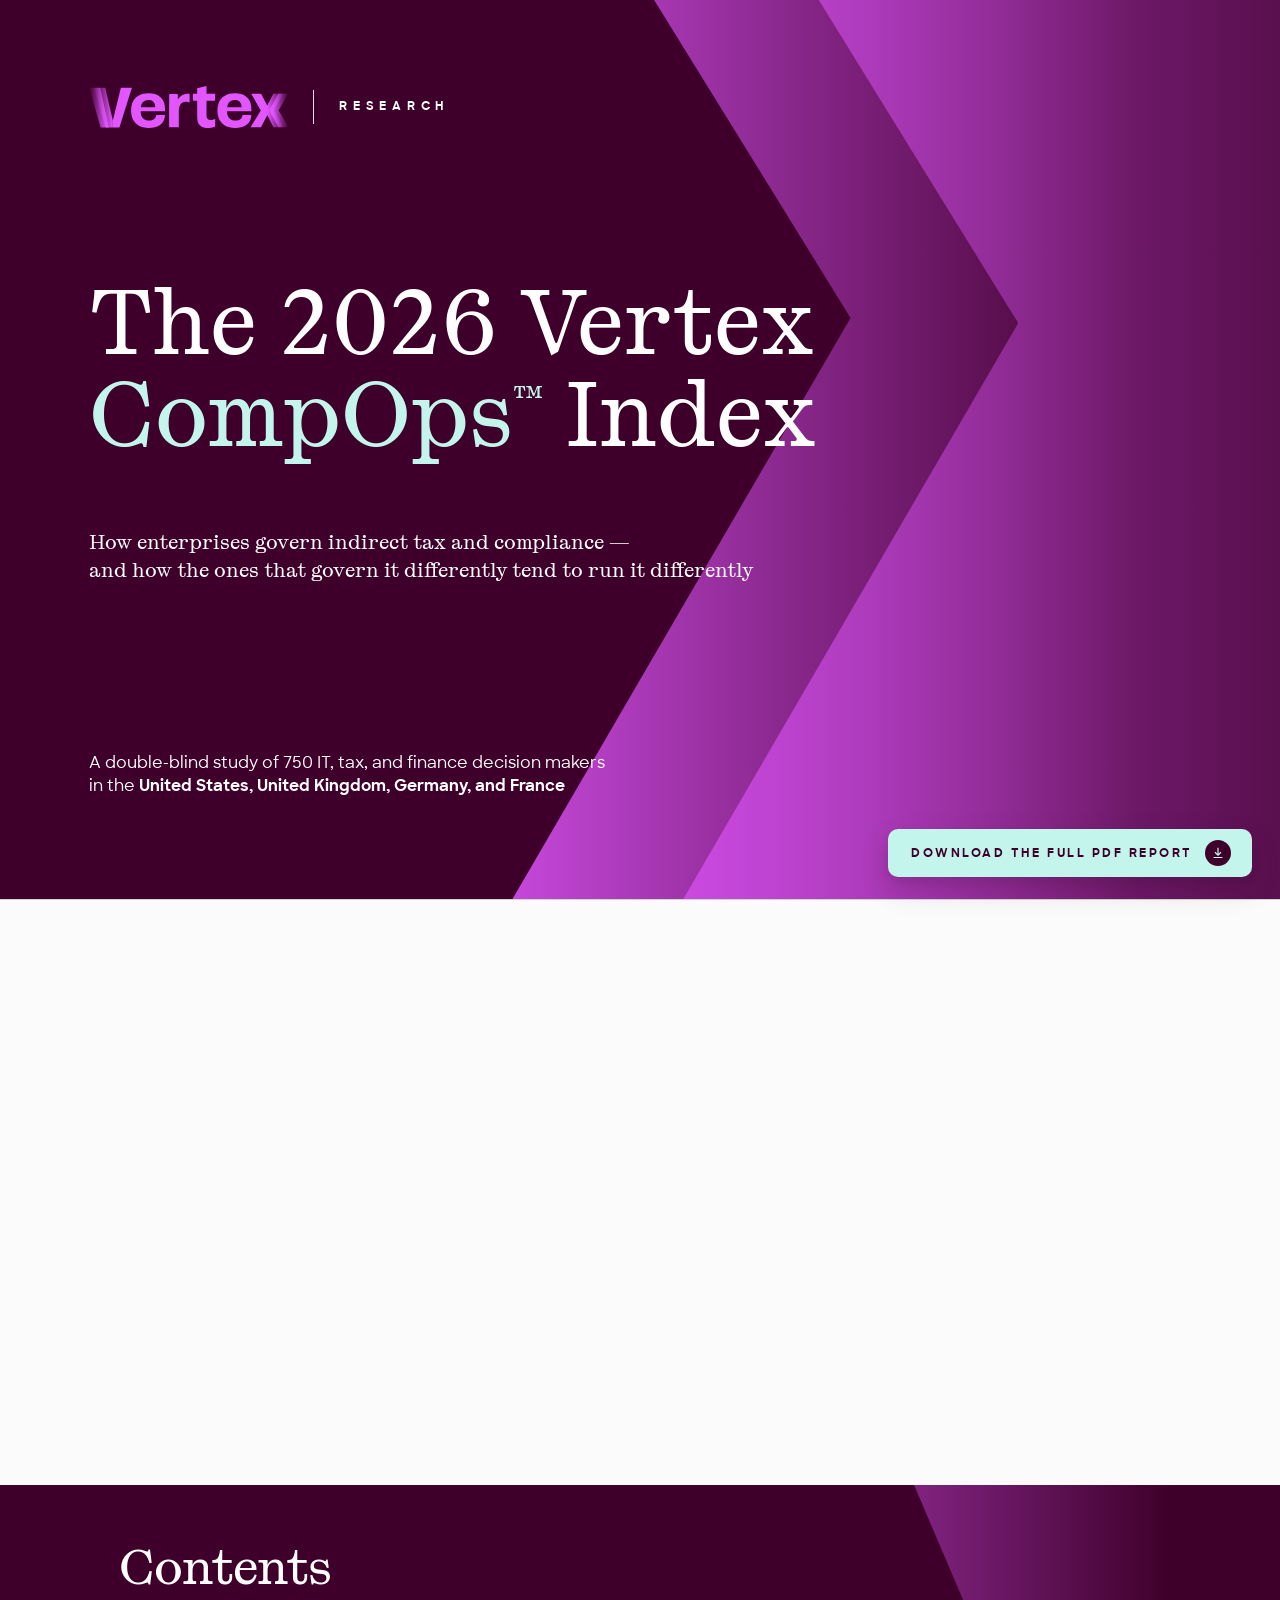
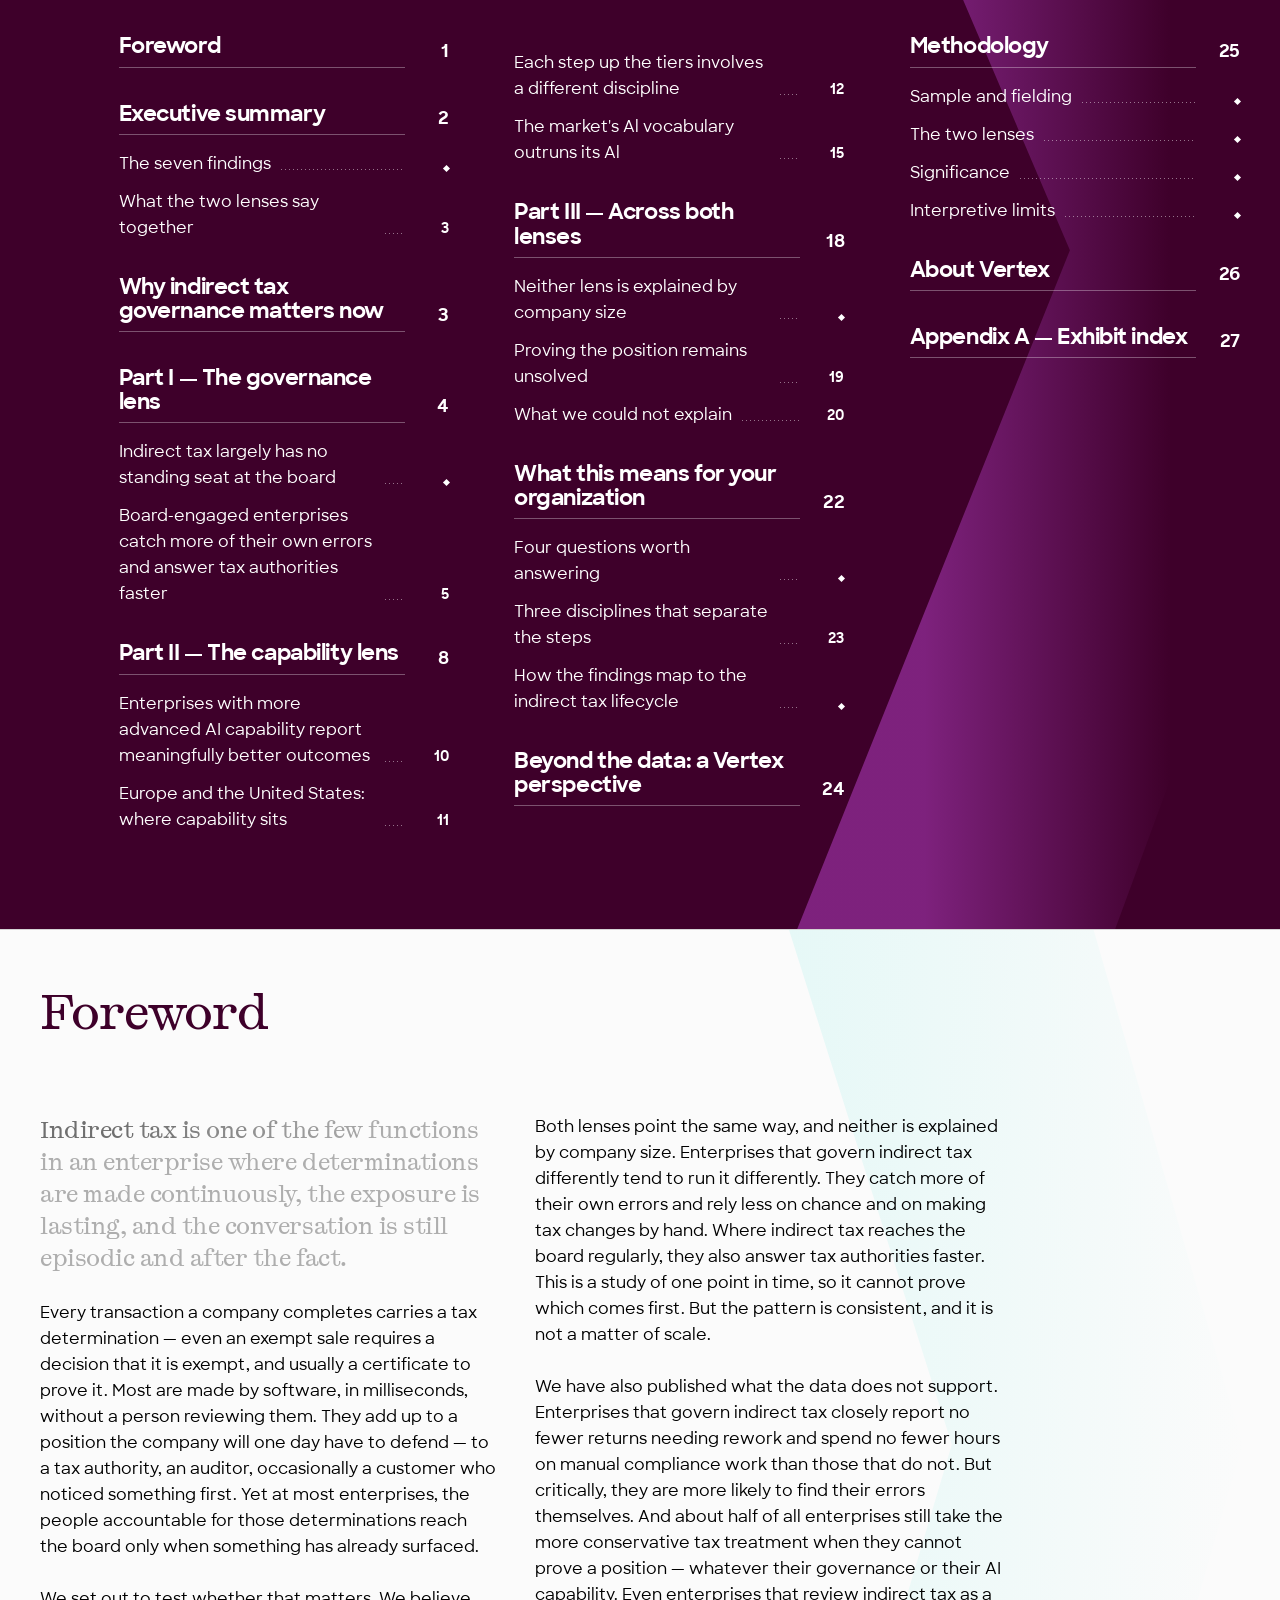
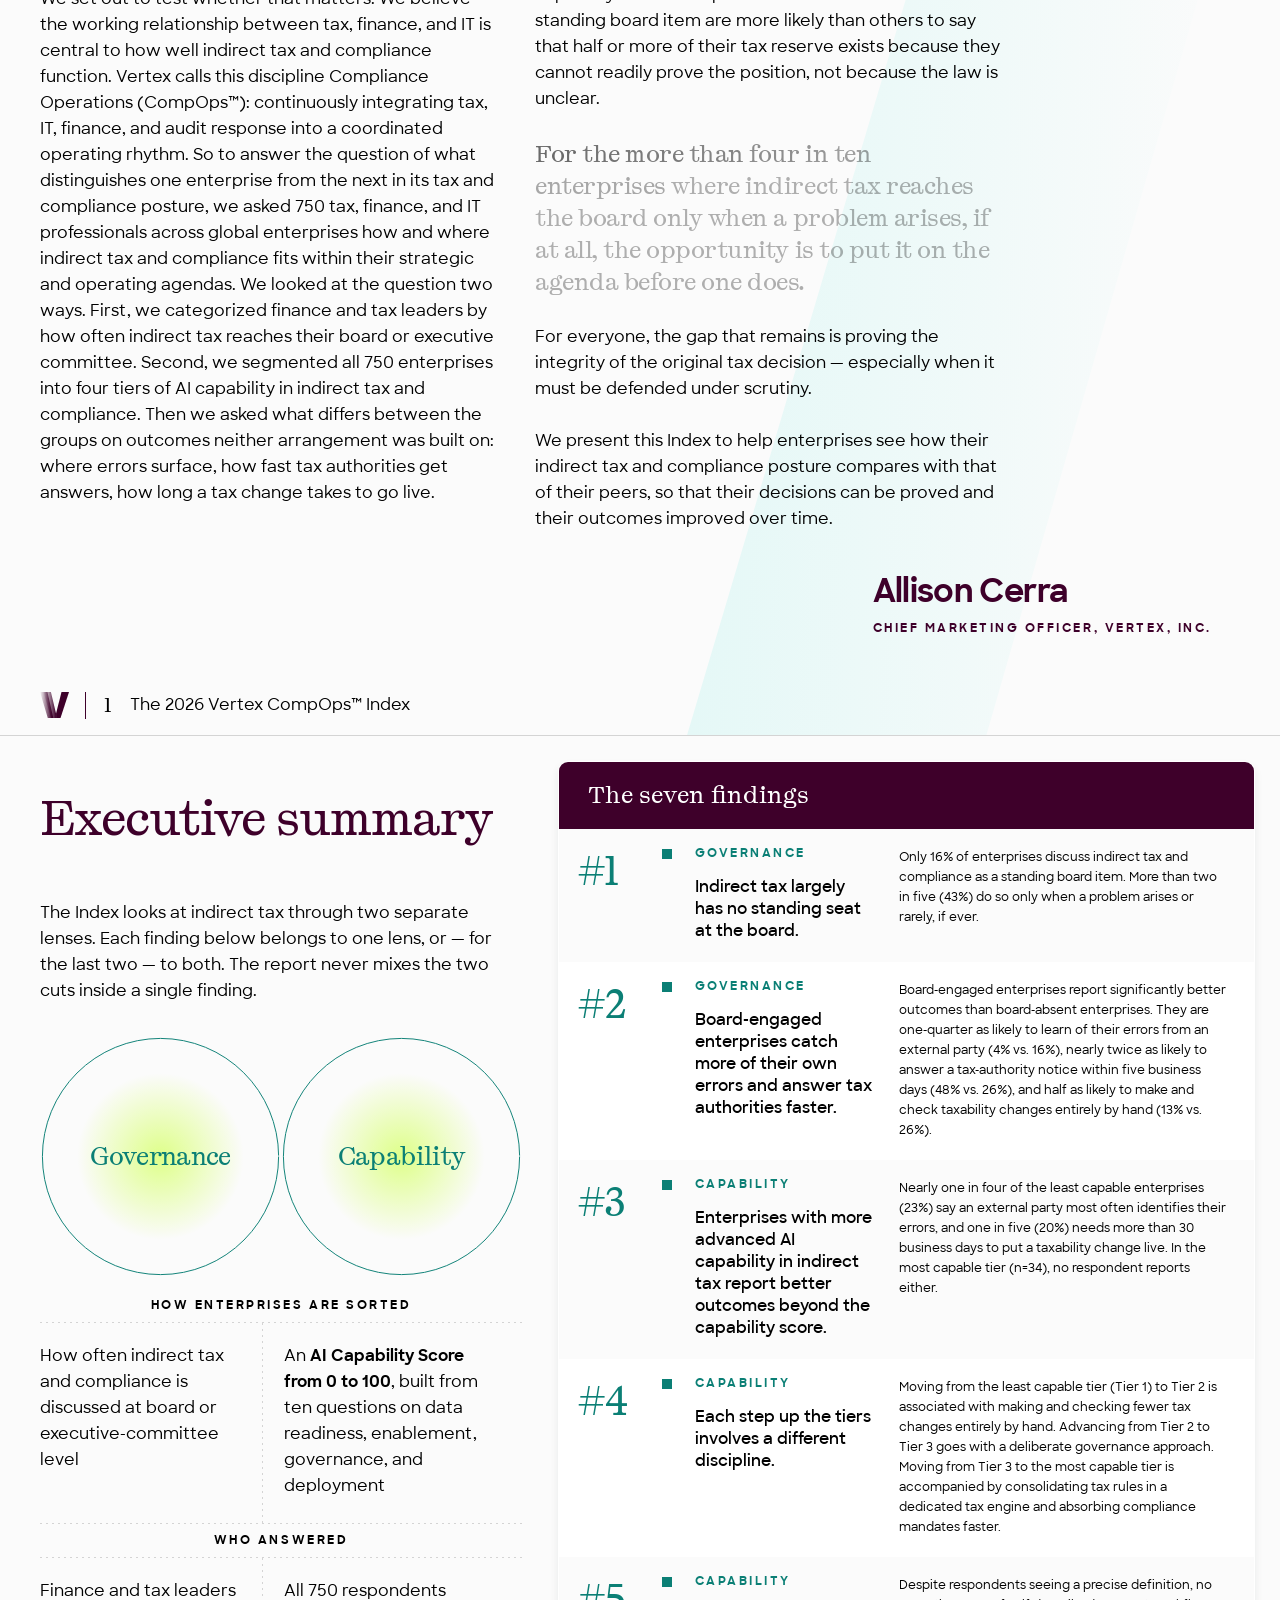
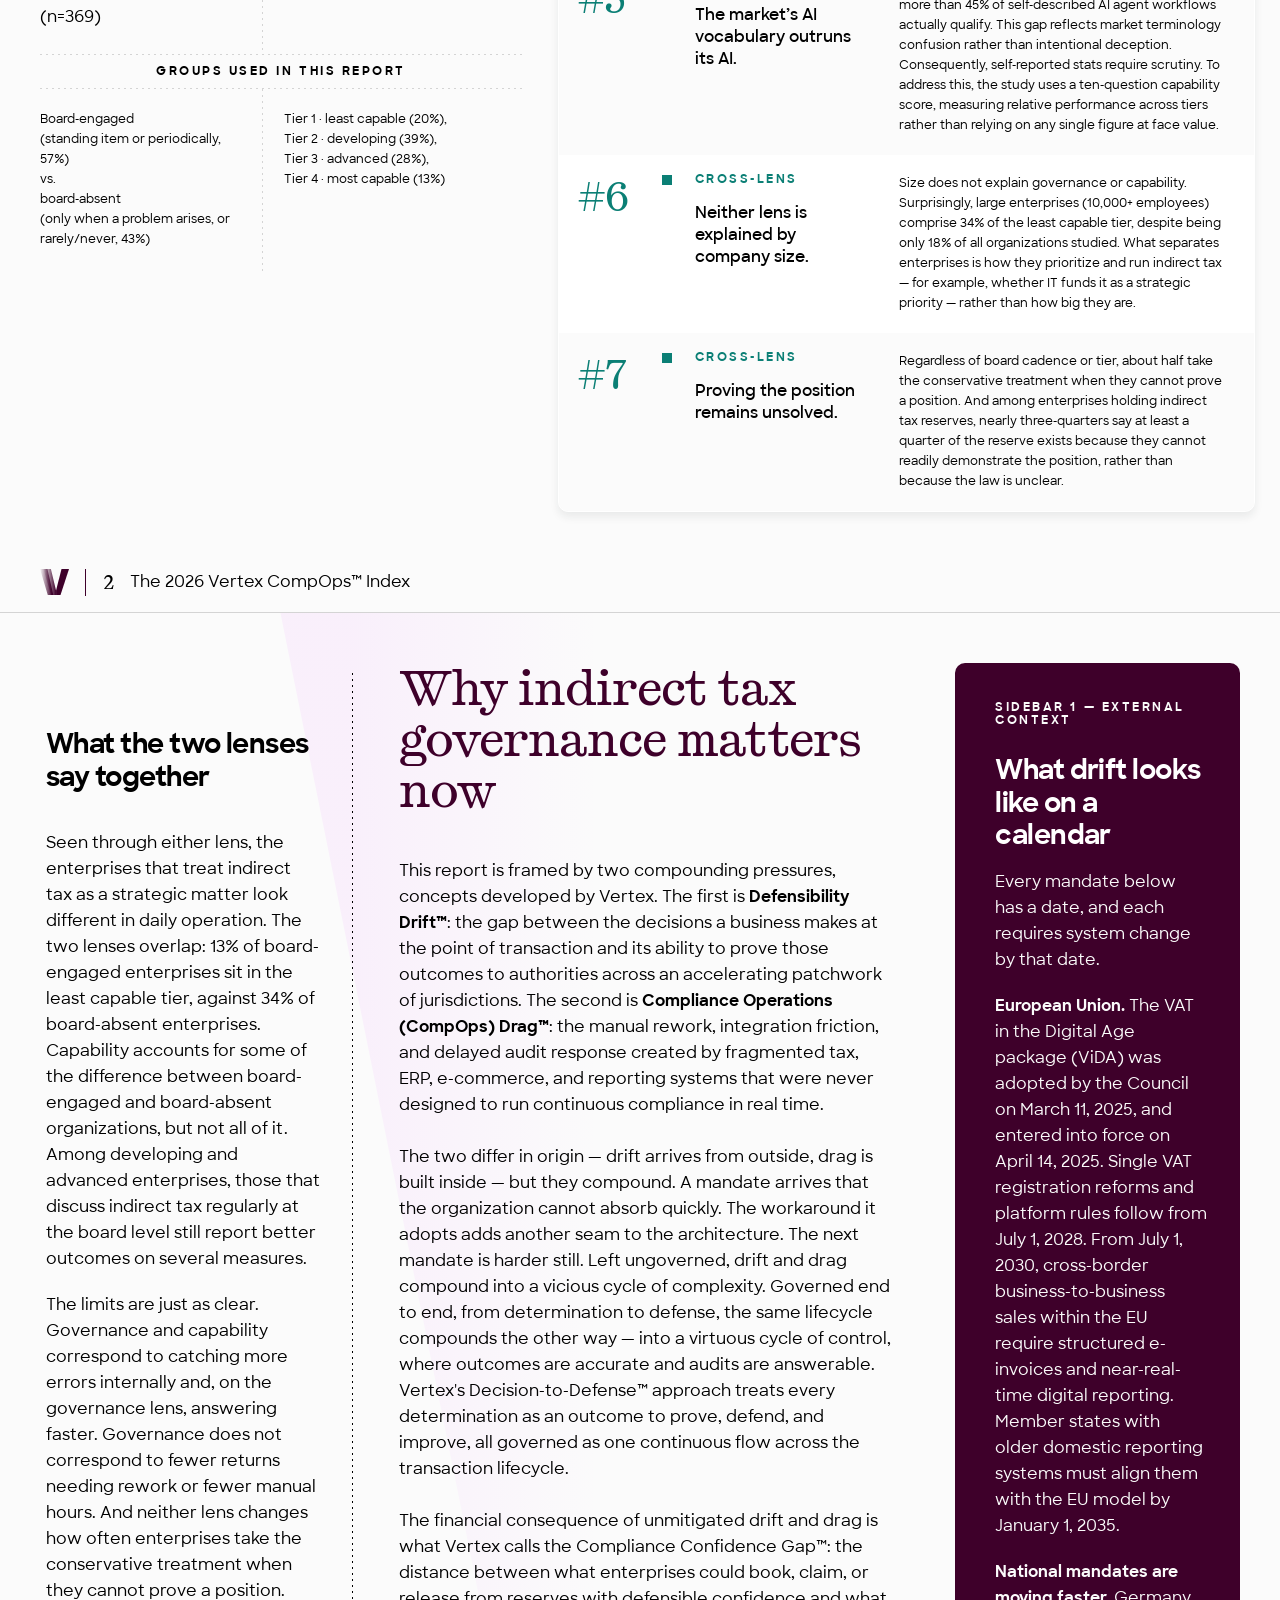
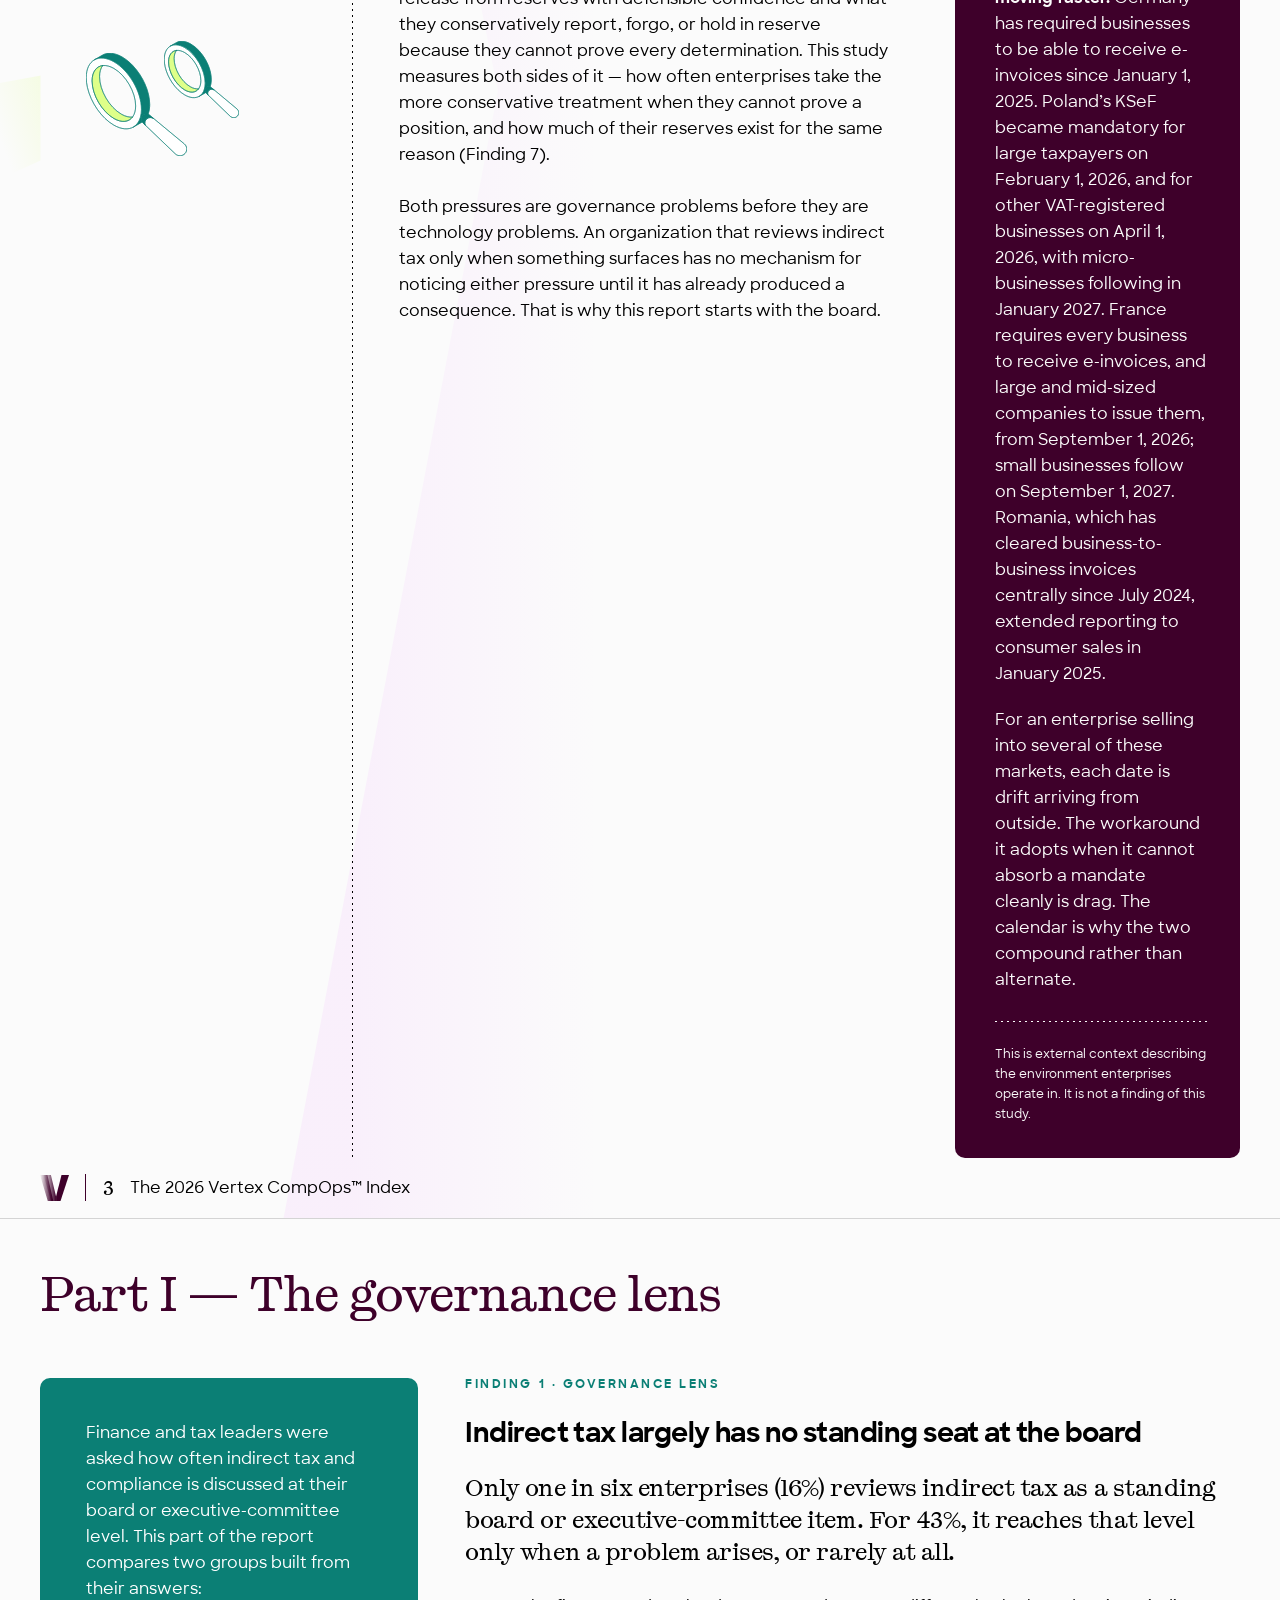
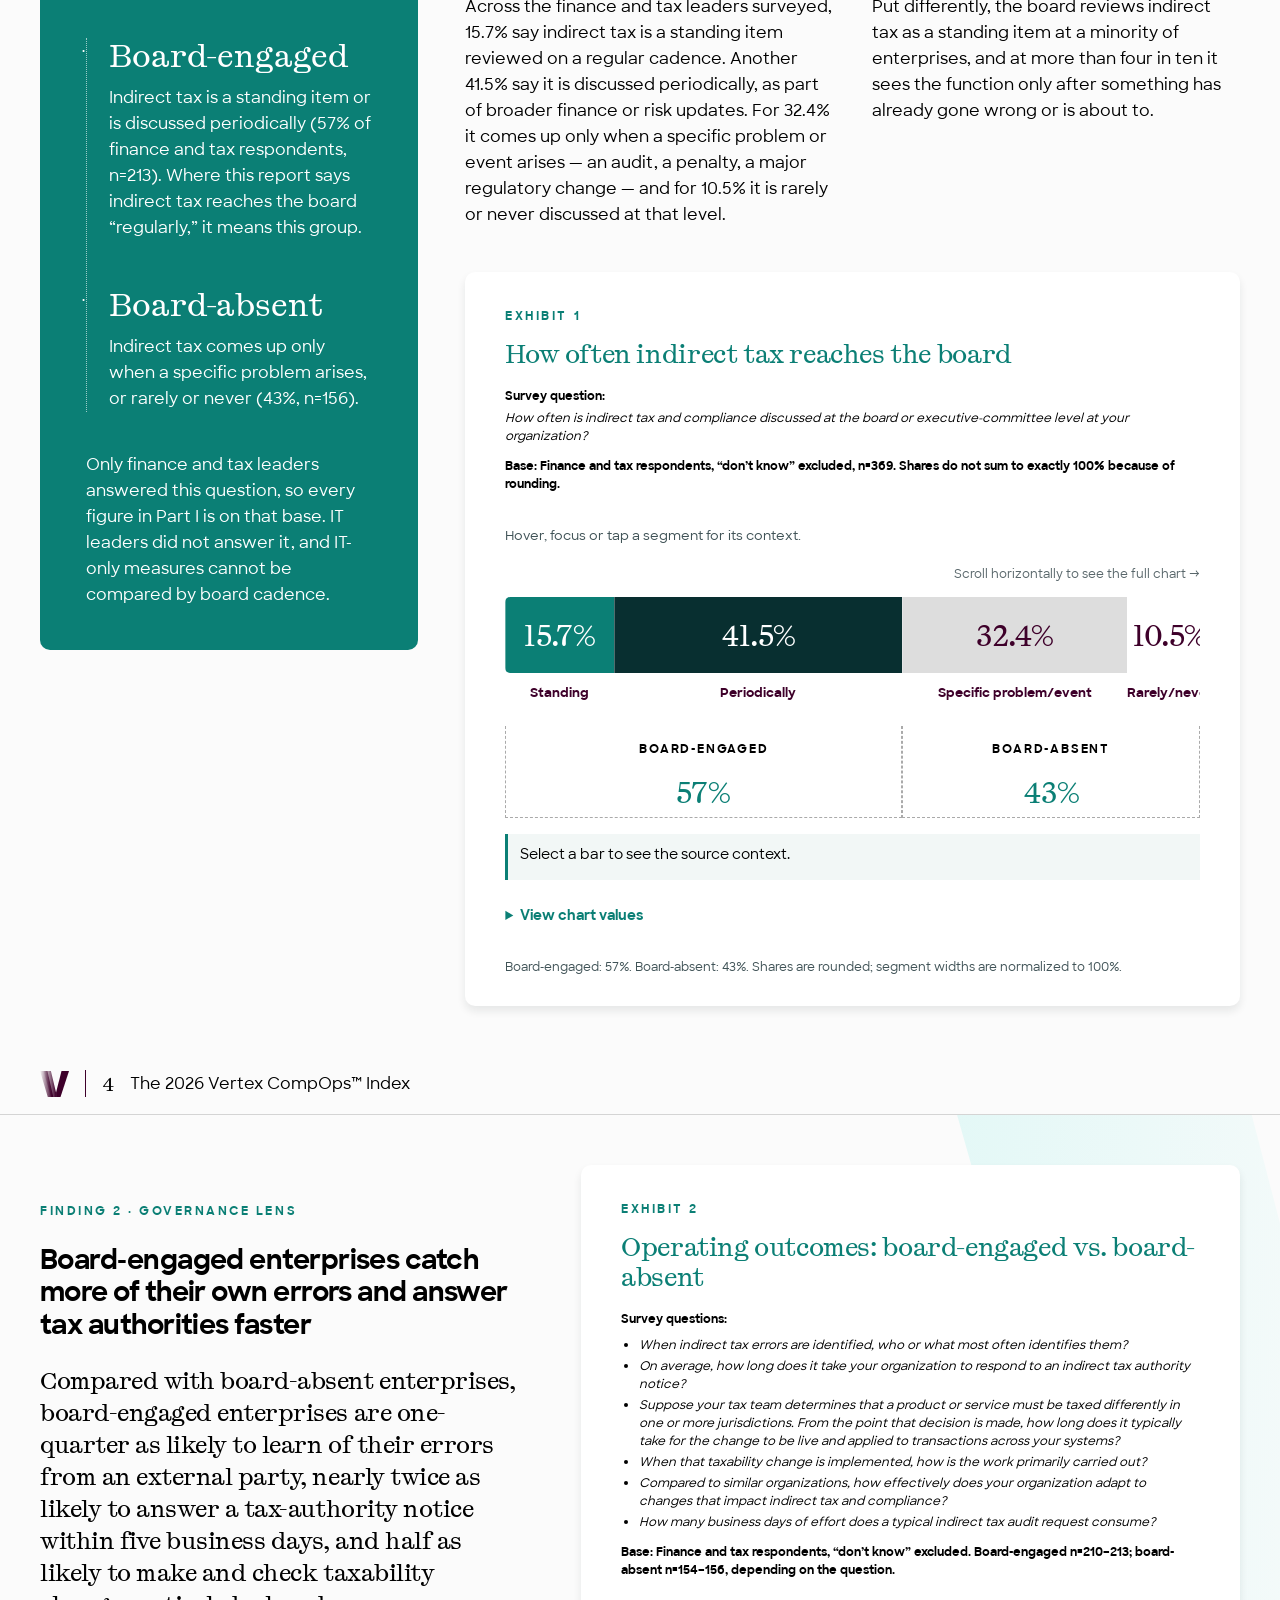
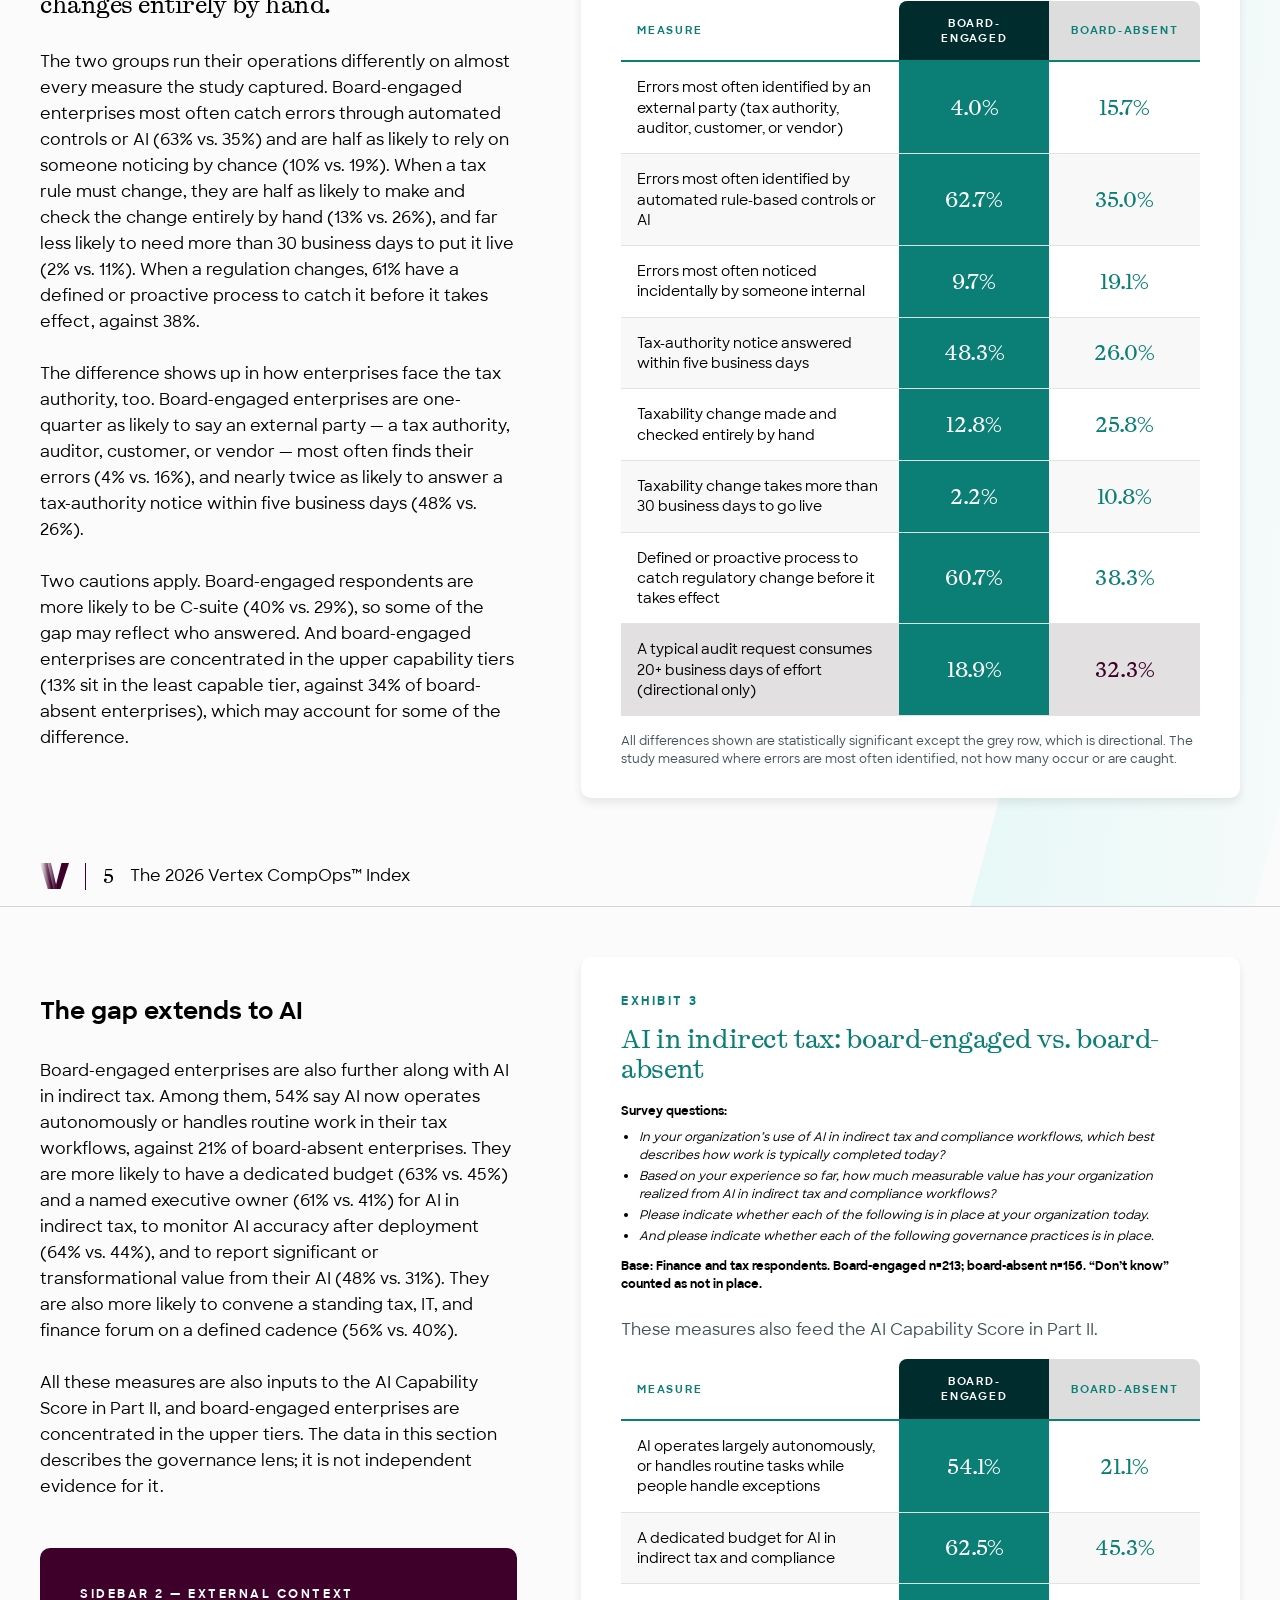
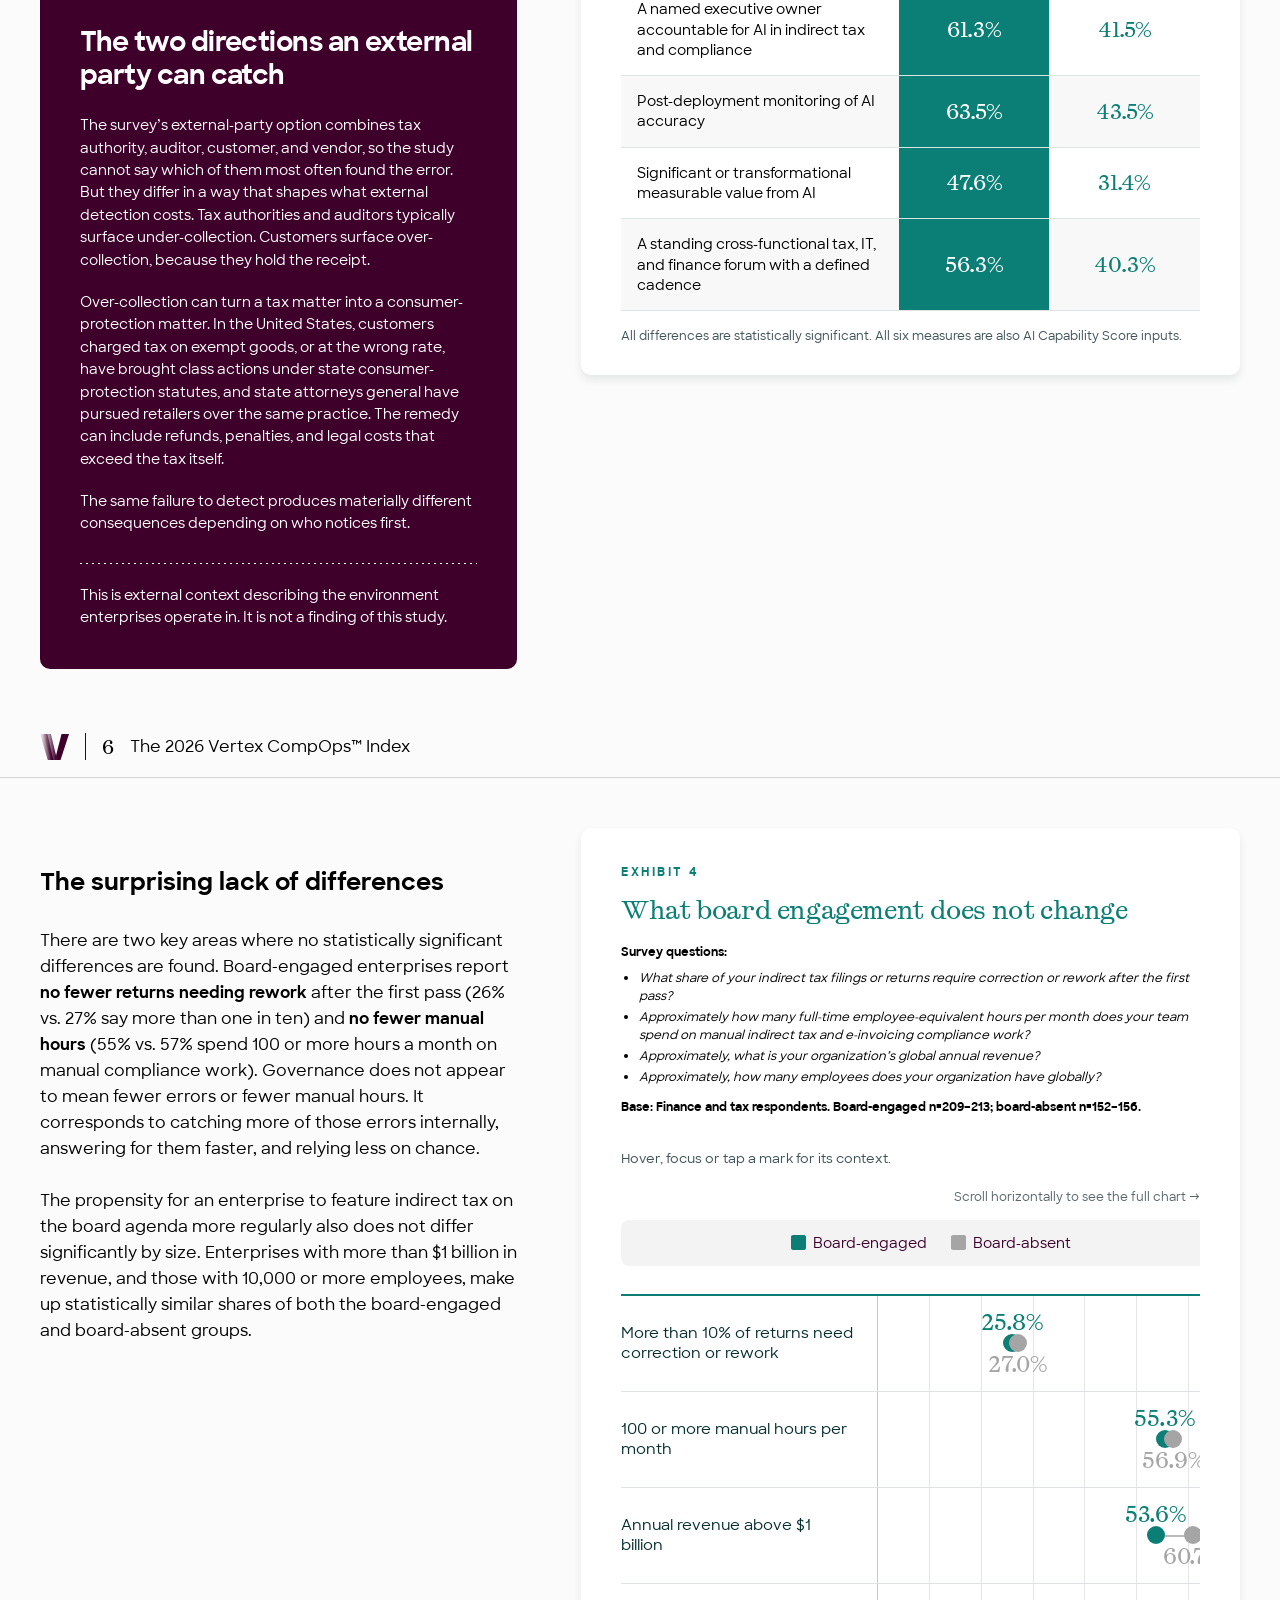
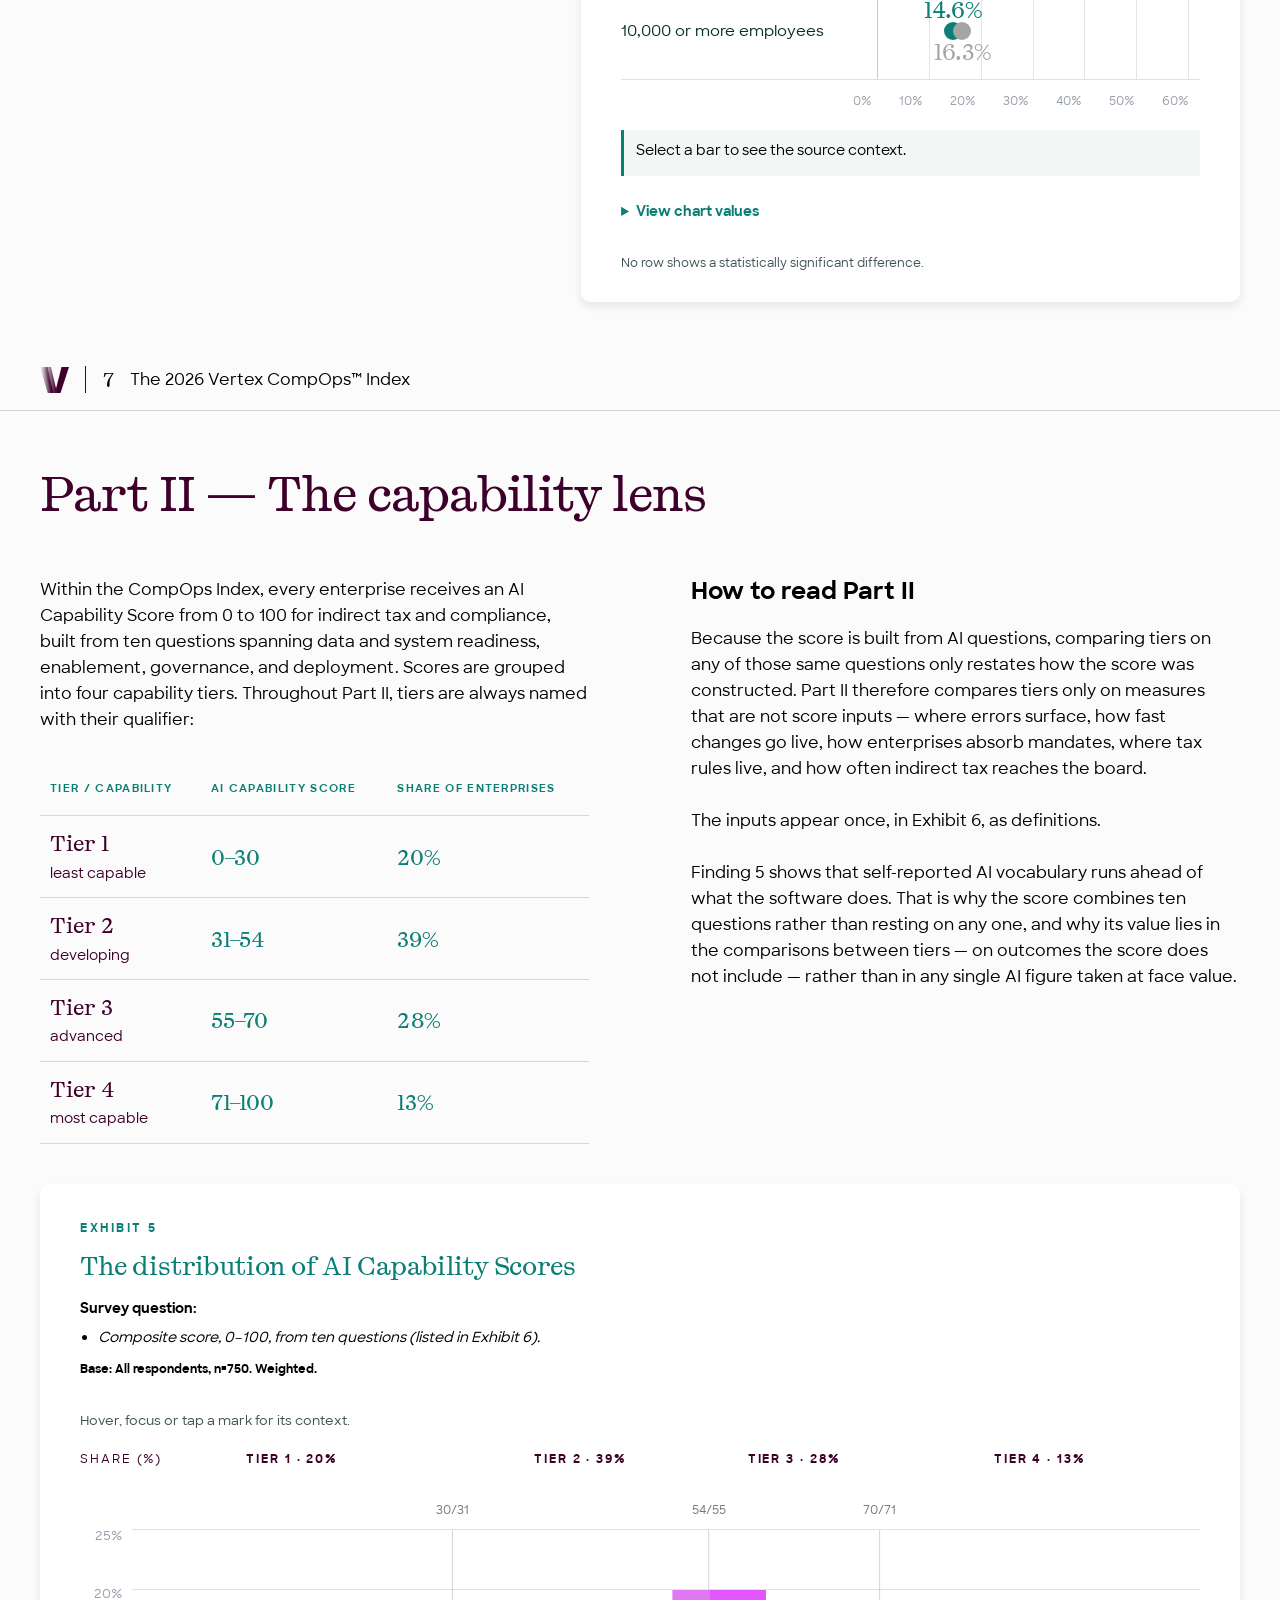
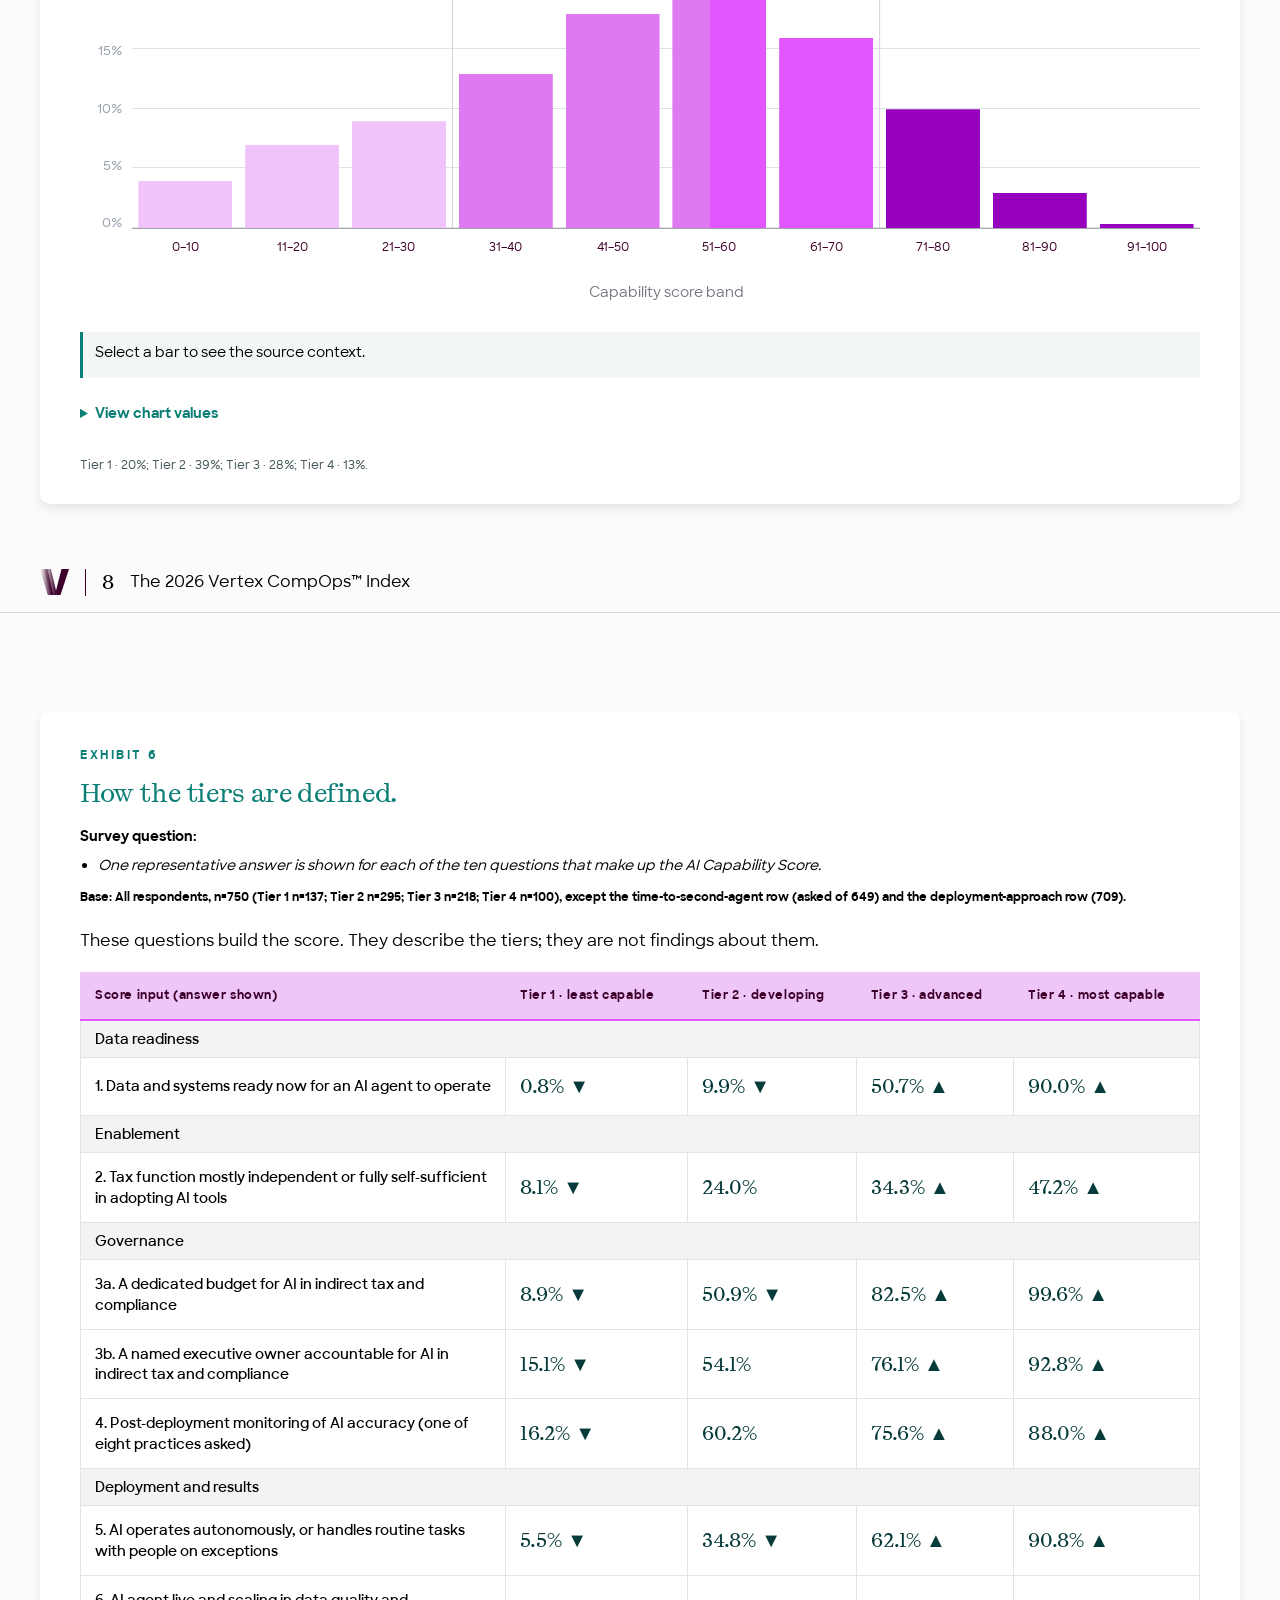
==== index.html @ c0a80d9e "Add files via upload" ====
<!DOCTYPE html>

<html lang="en"><head><meta charset="utf-8"/><meta content="width=device-width,initial-scale=1" name="viewport"/><meta content="The 2026 Vertex CompOps™ Index" name="description"/><title>The 2026 Vertex CompOps™ Index</title><link href="styles.css" rel="stylesheet"/></head><body>
<div aria-hidden="true" class="progress"></div>
<a aria-label="Go to contents" class="nav" data-hidden="true" href="#contents"><img alt="" class="ico-index" src="assets/index-icon.svg"/><svg aria-hidden="true" class="ico-back" viewbox="0 0 24 14"><path d="M7 1 1 7l6 6M1 7h22" fill="none" stroke="currentColor" stroke-width="1.5"></path></svg><span>Index</span></a>
<button aria-disabled="true" class="dl" title="PDF download coming soon" type="button"><span>Download <span class="dl-txt-long">the full PDF report</span></span><span class="dl-ico"><svg aria-hidden="true" fill="none" viewbox="0 0 16 16"><path d="M8 1v10m-4-4 4 4 4-4M2 14h12" stroke="currentColor" stroke-width="1.6"></path></svg></span></button>
<main>
<section aria-labelledby="cover-title" class="cover" data-theme="dark" id="cover"><div aria-hidden="true" class="cover-art"><svg fill="none" height="6771.02" overflow="visible" preserveaspectratio="none" style="display: block;" viewbox="0 0 3626.57 6771.02" width="3626.57" xmlns="http://www.w3.org/2000/svg">
<g id="Group 2580">
<path d="M3426.62 2410.5L3425.78 2410.5L3425.35 2411.34L2134.81 9.31476e-05L0.000488281 0L2097.11 3394.81L136.187 6764.91L2159.43 6764.91L3425.35 4391.49L3426.2 4391.49L3426.62 2410.64L3426.62 2410.5Z" fill="url(#paint0_linear_0_16)" id="Vector"></path>
<path d="M3626.57 2416.61L3625.73 2416.61L3625.31 2417.45L2335.92 6.1103L203 6.1102L2298.24 3400.92L339.066 6771.02L2360.51 6771.02L3625.31 4397.6L3626.15 4397.6L3626.57 2416.75L3626.57 2416.61Z" fill="url(#paint1_linear_0_16)" id="Vector_2"></path>
</g>
<defs>
<lineargradient gradientunits="userSpaceOnUse" id="paint0_linear_0_16" x1="2489.57" x2="1535.24" y1="3380.71" y2="3380.71">
<stop offset="0.05" stop-color="#E156FF" stop-opacity="0"></stop>
<stop offset="1" stop-color="#E156FF"></stop>
</lineargradient>
<lineargradient gradientunits="userSpaceOnUse" id="paint1_linear_0_16" x1="2938.4" x2="1382.23" y1="3386.82" y2="3386.82">
<stop offset="0.05" stop-color="#E156FF" stop-opacity="0"></stop>
<stop offset="1" stop-color="#E156FF"></stop>
</lineargradient>
</defs>
</svg>
</div><div class="cover-frame"><div class="cover-brand"><img alt="Vertex" src="assets/wordmark.svg"/><span class="vl"></span><span class="research">RESEARCH</span></div><h1 aria-label="The 2026 Vertex CompOps™ Index" class="cover-title" id="cover-title"><span class="ln"><span>The 2026 Vertex</span></span><span class="ln"><span><span class="mint">CompOps<img alt="" class="tm" src="assets/tm.svg"/></span> Index</span></span></h1><p class="cover-sub">How enterprises govern indirect tax and compliance —<br/> and how the ones that govern it differently tend to run it differently</p><p class="cover-meta">A double-blind study of 750 IT, tax, and finance decision makers<br/> in the <strong>United States, United Kingdom, Germany, and France</strong></p></div></section>
<section aria-labelledby="toc-title" class="page toc" data-theme="dark" id="contents"><img alt="" class="bgshape" src="assets/toc-chevron.svg"/><div class="inner"><h2 class="h1" id="toc-title">Contents</h2><div class="toc-grid"><div class="toc-col c1"><div class="toc-group"><a class="toc-h" href="#foreword"><span class="t">Foreword</span><span class="pg">1</span></a></div><div class="toc-group"><a class="toc-h" href="#executive-summary"><span class="t">Executive summary</span><span class="pg">2</span></a><ul class="toc-subs"><li><a class="toc-sub" href="#seven-findings"><span class="t">The seven findings<span class="lead"></span></span><span class="pg cont"></span></a></li><li><a class="toc-sub" href="#two-lenses"><span class="t">What the two lenses say together<span class="lead"></span></span><span class="pg">3</span></a></li></ul></div><div class="toc-group"><a class="toc-h" href="#why-now"><span class="t">Why indirect tax governance matters now</span><span class="pg">3</span></a></div><div class="toc-group"><a class="toc-h" href="#part-i"><span class="t">Part I — The governance lens</span><span class="pg">4</span></a><ul class="toc-subs"><li><a class="toc-sub" href="#part-i"><span class="t">Indirect tax largely has no standing seat at the board<span class="lead"></span></span><span class="pg cont"></span></a></li><li><a class="toc-sub" href="#governance-outcomes"><span class="t">Board-engaged enterprises catch more of their own errors and answer tax authorities faster<span class="lead"></span></span><span class="pg">5</span></a></li></ul></div><div class="toc-group"><a class="toc-h" href="#part-ii"><span class="t">Part II — The capability lens</span><span class="pg">8</span></a><ul class="toc-subs"><li><a class="toc-sub" href="#capability-outcomes"><span class="t">Enterprises with more advanced AI capability report meaningfully better outcomes<span class="lead"></span></span><span class="pg">10</span></a></li><li><a class="toc-sub" href="#europe-us"><span class="t">Europe and the United States: where capability sits<span class="lead"></span></span><span class="pg">11</span></a></li></ul></div></div><div class="toc-col c2"><div class="toc-group"><ul class="toc-subs"><li><a class="toc-sub" href="#tier-disciplines"><span class="t">Each step up the tiers involves a different discipline<span class="lead"></span></span><span class="pg">12</span></a></li><li><a class="toc-sub" href="#ai-vocabulary"><span class="t">The market's Al vocabulary outruns its Al<span class="lead"></span></span><span class="pg">15</span></a></li></ul></div><div class="toc-group"><a class="toc-h" href="#part-iii"><span class="t">Part III — Across both lenses</span><span class="pg">18</span></a><ul class="toc-subs"><li><a class="toc-sub" href="#part-iii"><span class="t">Neither lens is explained by company size<span class="lead"></span></span><span class="pg cont"></span></a></li><li><a class="toc-sub" href="#confidence-gap"><span class="t">Proving the position remains unsolved<span class="lead"></span></span><span class="pg">19</span></a></li><li><a class="toc-sub" href="#unexplained"><span class="t">What we could not explain<span class="lead"></span></span><span class="pg">20</span></a></li></ul></div><div class="toc-group"><a class="toc-h" href="#organization"><span class="t">What this means for your organization</span><span class="pg">22</span></a><ul class="toc-subs"><li><a class="toc-sub" href="#organization"><span class="t">Four questions worth answering<span class="lead"></span></span><span class="pg cont"></span></a></li><li><a class="toc-sub" href="#lifecycle"><span class="t">Three disciplines that separate the steps<span class="lead"></span></span><span class="pg">23</span></a></li><li><a class="toc-sub" href="#lifecycle"><span class="t">How the findings map to the indirect tax lifecycle<span class="lead"></span></span><span class="pg cont"></span></a></li></ul></div><div class="toc-group"><a class="toc-h" href="#vertex-perspective"><span class="t">Beyond the data: a Vertex perspective</span><span class="pg">24</span></a></div></div><div class="toc-col c3"><div class="toc-group"><a class="toc-h" href="#methodology"><span class="t">Methodology</span><span class="pg">25</span></a><ul class="toc-subs"><li><a class="toc-sub" href="#methodology"><span class="t">Sample and fielding<span class="lead"></span></span><span class="pg cont"></span></a></li><li><a class="toc-sub" href="#methodology"><span class="t">The two lenses<span class="lead"></span></span><span class="pg cont"></span></a></li><li><a class="toc-sub" href="#methodology"><span class="t">Significance<span class="lead"></span></span><span class="pg cont"></span></a></li><li><a class="toc-sub" href="#methodology"><span class="t">Interpretive limits<span class="lead"></span></span><span class="pg cont"></span></a></li></ul></div><div class="toc-group"><a class="toc-h" href="#about-vertex"><span class="t">About Vertex</span><span class="pg">26</span></a></div><div class="toc-group"><a class="toc-h" href="#appendix"><span class="t">Appendix A — Exhibit index</span><span class="pg">27</span></a></div></div></div></div></section>
<section aria-labelledby="foreword-title" class="page fw" data-theme="light" id="foreword"><img alt="" class="bgshape" src="assets/fw-bg.svg"/><div class="inner"><h2 class="h1" id="foreword-title">Foreword</h2><div class="fw-grid"><div class="c1 stack"><p class="lead kyoto24 scrub-words">Indirect tax is one of the few functions in an enterprise where determinations are made continuously, the exposure is lasting, and the conversation is still episodic and after the fact.</p><p class="rv">Every transaction a company completes carries a tax determination — even an exempt sale requires a decision that it is exempt, and usually a certificate to prove it. Most are made by software, in milliseconds, without a person reviewing them. They add up to a position the company will one day have to defend — to a tax authority, an auditor, occasionally a customer who noticed something first. Yet at most enterprises, the people accountable for those determinations reach the board only when something has already surfaced.</p><p class="rv">We set out to test whether that matters. We believe the working relationship between tax, finance, and IT is central to how well indirect tax and compliance function. Vertex calls this discipline Compliance Operations (CompOps™): continuously integrating tax, IT, finance, and audit response into a coordinated operating rhythm. So to answer the question of what distinguishes one enterprise from the next in its tax and compliance posture, we asked 750 tax, finance, and IT professionals across global enterprises how and where indirect tax and compliance fits within their strategic and operating agendas. We looked at the question two ways. First, we categorized finance and tax leaders by how often indirect tax reaches their board or executive committee. Second, we segmented all 750 enterprises into four tiers of AI capability in indirect tax and compliance. Then we asked what differs between the groups on outcomes neither arrangement was built on: where errors surface, how fast tax authorities get answers, how long a tax change takes to go live.</p></div><div class="c2 stack"><p class="rv">Both lenses point the same way, and neither is explained by company size. Enterprises that govern indirect tax differently tend to run it differently. They catch more of their own errors and rely less on chance and on making tax changes by hand. Where indirect tax reaches the board regularly, they also answer tax authorities faster. This is a study of one point in time, so it cannot prove which comes first. But the pattern is consistent, and it is not a matter of scale.</p><p class="rv">We have also published what the data does not support. Enterprises that govern indirect tax closely report no fewer returns needing rework and spend no fewer hours on manual compliance work than those that do not. But critically, they are more likely to find their errors themselves. And about half of all enterprises still take the more conservative tax treatment when they cannot prove a position — whatever their governance or their AI capability. Even enterprises that review indirect tax as a standing board item are more likely than others to say that half or more of their tax reserve exists because they cannot readily prove the position, not because the law is unclear.</p><p class="quote kyoto24 scrub-words">For the more than four in ten enterprises where indirect tax reaches the board only when a problem arises, if at all, the opportunity is to put it on the agenda before one does.</p><p class="rv">For everyone, the gap that remains is proving the integrity of the original tax decision — especially when it must be defended under scrutiny.</p><p class="rv">We present this Index to help enterprises see how their indirect tax and compliance posture compares with that of their peers, so that their decisions can be proved and their outcomes improved over time.</p></div><div class="sig"><div class="sig-name">Allison Cerra</div><div class="eyebrow">Chief Marketing Officer, Vertex, Inc.</div></div></div></div><footer class="pfoot"><img alt="" src="assets/footer-logo.svg"/><span class="vl"></span><span class="pn">1</span><span>The 2026 Vertex CompOps™ Index</span></footer></section>
<section aria-labelledby="ex-title" class="page ex" data-theme="light" id="executive-summary"><div class="inner"><div class="ex-left"><h2 class="h1" id="ex-title">Executive summary</h2><p class="ex-intro rv">The Index looks at indirect tax through two separate lenses. Each finding below belongs to one lens, or — for the last two — to both. The report never mixes the two cuts inside a single finding.</p><div class="lenses"><div class="lens" data-kind="gov"><img alt="" class="glow" src="assets/gov-glow.svg"/><svg aria-hidden="true" class="ring" viewbox="0 0 100 100"><circle cx="50" cy="50" fill="none" pathlength="1" r="49" stroke="#0B7F75" stroke-width=".4"></circle></svg><span class="lbl">Governance</span></div><div class="lens" data-kind="cap"><img alt="" class="glow" src="assets/cap-glow.svg"/><svg aria-hidden="true" class="ring" viewbox="0 0 100 100"><circle cx="50" cy="50" fill="none" pathlength="1" r="49" stroke="#0B7F75" stroke-width=".4"></circle></svg><span class="lbl">Capability</span></div></div><div class="sorted"><div class="eyebrow">How enterprises are sorted</div><div class="dash-h"></div><div class="srow r1"><div>How often indirect tax and compliance is discussed at board or executive-committee level</div><div>An <strong>AI Capability Score from 0 to 100</strong>, built from ten questions on data readiness, enablement, governance, and deployment</div></div><div class="dash-h"></div><div class="eyebrow">Who answered</div><div class="dash-h"></div><div class="srow r2"><div>Finance and tax leaders (n=<span data-count="369">369</span>)</div><div>All <span data-count="750">750</span> respondents</div></div><div class="dash-h"></div><div class="eyebrow">Groups used in this report</div><div class="dash-h"></div><div class="srow r3 grp-s"><div>Board-engaged<br/>(standing item or periodically, <span data-count="57">57</span>%)<br/>vs.<br/>board-absent<br/>(only when a problem arises, or rarely/never, <span data-count="43">43</span>%)</div><div>Tier 1 · least capable (<span data-count="20">20</span>%),<br/>Tier 2 · developing (<span data-count="39">39</span>%),<br/>Tier 3 · advanced (<span data-count="28">28</span>%),<br/>Tier 4 · most capable (<span data-count="13">13</span>%)</div></div></div></div><div class="card" id="seven-findings"><div class="card-h"><h3 class="h2s">The seven findings</h3></div><ol class="findings"><span aria-hidden="true" class="tl dash-v"></span><li class="fd" data-lens="gov"><span class="num">#1</span><div class="mid"><span class="mk"></span><div class="tag eyebrow">Governance</div><div class="ttl">Indirect tax largely has no standing seat at the board.</div></div><p class="desc">Only 16% of enterprises discuss indirect tax and compliance as a standing board item. More than two in five (43%) do so only when a problem arises or rarely, if ever.</p></li><li class="fd" data-lens="gov"><span class="num">#2</span><div class="mid"><span class="mk"></span><div class="tag eyebrow">Governance</div><div class="ttl">Board-engaged enterprises catch more of their own errors and answer tax authorities faster.</div></div><p class="desc">Board-engaged enterprises report significantly better outcomes than board-absent enterprises. They are one-quarter as likely to learn of their errors from an external party (4% vs. 16%), nearly twice as likely to answer a tax-authority notice within five business days (48% vs. 26%), and half as likely to make and check taxability changes entirely by hand (13% vs. 26%).</p></li><li class="fd" data-lens="cap"><span class="num">#3</span><div class="mid"><span class="mk"></span><div class="tag eyebrow">Capability</div><div class="ttl">Enterprises with more advanced AI capability in indirect tax report better outcomes beyond the capability score.</div></div><p class="desc">Nearly one in four of the least capable enterprises (23%) say an external party most often identifies their errors, and one in five (20%) needs more than 30 business days to put a taxability change live. In the most capable tier (n=34), no respondent reports either.</p></li><li class="fd" data-lens="cap"><span class="num">#4</span><div class="mid"><span class="mk"></span><div class="tag eyebrow">Capability</div><div class="ttl">Each step up the tiers involves a different discipline.</div></div><p class="desc">Moving from the least capable tier (Tier 1) to Tier 2 is associated with making and checking fewer tax changes entirely by hand. Advancing from Tier 2 to Tier 3 goes with a deliberate governance approach. Moving from Tier 3 to the most capable tier is accompanied by consolidating tax rules in a dedicated tax engine and absorbing compliance mandates faster.</p></li><li class="fd" data-lens="cap"><span class="num">#5</span><div class="mid"><span class="mk"></span><div class="tag eyebrow">Capability</div><div class="ttl">The market’s AI vocabulary outruns its AI.</div></div><p class="desc">Despite respondents seeing a precise definition, no more than 45% of self-described AI agent workflows actually qualify. This gap reflects market terminology confusion rather than intentional deception. Consequently, self-reported stats require scrutiny. To address this, the study uses a ten-question capability score, measuring relative performance across tiers rather than relying on any single figure at face value.</p></li><li class="fd" data-lens="both"><span class="num">#6</span><div class="mid"><span class="mk"></span><div class="tag eyebrow">Cross-lens</div><div class="ttl">Neither lens is explained by company size.</div></div><p class="desc">Size does not explain governance or capability. Surprisingly, large enterprises (10,000+ employees) comprise 34% of the least capable tier, despite being only 18% of all organizations studied. What separates enterprises is how they prioritize and run indirect tax — for example, whether IT funds it as a strategic priority — rather than how big they are.</p></li><li class="fd" data-lens="both"><span class="num">#7</span><div class="mid"><span class="mk"></span><div class="tag eyebrow">Cross-lens</div><div class="ttl">Proving the position remains unsolved.</div></div><p class="desc">Regardless of board cadence or tier, about half take the conservative treatment when they cannot prove a position. And among enterprises holding indirect tax reserves, nearly three-quarters say at least a quarter of the reserve exists because they cannot readily demonstrate the position, rather than because the law is unclear.</p></li></ol></div></div><footer class="pfoot"><img alt="" src="assets/footer-logo.svg"/><span class="vl"></span><span class="pn">2</span><span>The 2026 Vertex CompOps™ Index</span></footer></section>
<section aria-labelledby="why-title" class="page why" data-theme="light" id="why-now"><img alt="" class="bgshape" src="assets/why-bg.svg"/><div class="inner"><div class="why-l" id="two-lenses"><h2 class="h2s">What the two lenses say together</h2><div class="body stack-s"><p class="rv">Seen through either lens, the enterprises that treat indirect tax as a strategic matter look different in daily operation. The two lenses overlap: 13% of board-engaged enterprises sit in the least capable tier, against 34% of board-absent enterprises. Capability accounts for some of the difference between board-engaged and board-absent organizations, but not all of it. Among developing and advanced enterprises, those that discuss indirect tax regularly at the board level still report better outcomes on several measures.</p><p class="rv">The limits are just as clear. Governance and capability correspond to catching more errors internally and, on the governance lens, answering faster. Governance does not correspond to fewer returns needing rework or fewer manual hours. And neither lens changes how often enterprises take the conservative treatment when they cannot prove a position.</p></div><div aria-hidden="true" class="illo"><img alt="" class="beam" src="assets/beam.svg"/><img alt="" class="mb" src="assets/mag-b.svg"/><img alt="" class="ma" src="assets/mag-a.svg"/></div></div><div aria-hidden="true" class="why-div dash-v"></div><div class="why-m"><h2 class="h1" id="why-title">Why indirect tax governance matters now</h2><div class="body stack"><p class="rv">This report is framed by two compounding pressures, concepts developed by Vertex. The first is <strong>Defensibility Drift™</strong>: the gap between the decisions a business makes at the point of transaction and its ability to prove those outcomes to authorities across an accelerating patchwork of jurisdictions. The second is <strong>Compliance Operations (CompOps) Drag™</strong>: the manual rework, integration friction, and delayed audit response created by fragmented tax, ERP, e-commerce, and reporting systems that were never designed to run continuous compliance in real time.</p><p class="rv">The two differ in origin — drift arrives from outside, drag is built inside — but they compound. A mandate arrives that the organization cannot absorb quickly. The workaround it adopts adds another seam to the architecture. The next mandate is harder still. Left ungoverned, drift and drag compound into a vicious cycle of complexity. Governed end to end, from determination to defense, the same lifecycle compounds the other way — into a virtuous cycle of control, where outcomes are accurate and audits are answerable. Vertex's Decision-to-Defense™ approach treats every determination as an outcome to prove, defend, and improve, all governed as one continuous flow across the transaction lifecycle.</p><p class="rv">The financial consequence of unmitigated drift and drag is what Vertex calls the Compliance Confidence Gap™: the distance between what enterprises could book, claim, or release from reserves with defensible confidence and what they conservatively report, forgo, or hold in reserve because they cannot prove every determination. This study measures both sides of it — how often enterprises take the more conservative treatment when they cannot prove a position, and how much of their reserves exist for the same reason (Finding 7).</p><p class="rv">Both pressures are governance problems before they are technology problems. An organization that reviews indirect tax only when something surfaces has no mechanism for noticing either pressure until it has already produced a consequence. That is why this report starts with the board.</p></div></div><aside class="side"><div class="eyebrow">Sidebar 1 — External context</div><h3 class="h2s">What drift looks like on a calendar</h3><div class="body stack-s"><p class="srv">Every mandate below has a date, and each requires system change by that date.</p><p class="srv"><strong>European Union.</strong> The VAT in the Digital Age package (ViDA) was adopted by the Council on March 11, 2025, and entered into force on April 14, 2025. Single VAT registration reforms and platform rules follow from July 1, 2028. From July 1, 2030, cross-border business-to-business sales within the EU require structured e-invoices and near-real-time digital reporting. Member states with older domestic reporting systems must align them with the EU model by January 1, 2035.</p><p class="srv"><strong>National mandates are moving faster.</strong> Germany has required businesses to be able to receive e-invoices since January 1, 2025. Poland’s KSeF became mandatory for large taxpayers on February 1, 2026, and for other VAT-registered businesses on April 1, 2026, with micro-businesses following in January 2027. France requires every business to receive e-invoices, and large and mid-sized companies to issue them, from September 1, 2026; small businesses follow on September 1, 2027. Romania, which has cleared business-to-business invoices centrally since July 2024, extended reporting to consumer sales in January 2025.</p><p class="srv">For an enterprise selling into several of these markets, each date is drift arriving from outside. The workaround it adopts when it cannot absorb a mandate cleanly is drag. The calendar is why the two compound rather than alternate.</p></div><div class="dash-h"></div><p class="small srv">This is external context describing the environment enterprises operate in. It is not a finding of this study.</p></aside></div><footer class="pfoot"><img alt="" src="assets/footer-logo.svg"/><span class="vl"></span><span class="pn">3</span><span>The 2026 Vertex CompOps™ Index</span></footer></section>
<section aria-labelledby="part1-title" class="page gov-page g1" data-theme="light" id="part-i"><div class="inner"><h2 class="h1 gov-title" id="part1-title">Part I — The governance lens</h2><div class="g1-layout"><aside class="gov-context rv"><p>Finance and tax leaders were asked how often indirect tax and compliance is discussed at their board or executive-committee level. This part of the report compares two groups built from their answers:</p><div class="context-groups"><div><h3>Board-engaged</h3><p>Indirect tax is a standing item or is discussed periodically (57% of finance and tax respondents, n=213). Where this report says indirect tax reaches the board “regularly,” it means this group.</p></div><div><h3>Board-absent</h3><p>Indirect tax comes up only when a specific problem arises, or rarely or never (43%, n=156).</p></div></div><p>Only finance and tax leaders answered this question, so every figure in Part I is on that base. IT leaders did not answer it, and IT-only measures cannot be compared by board cadence.</p></aside><div class="g1-main"><div class="eyebrow gov-eye">Finding 1 · Governance lens</div><h3 class="h2s gov-heading">Indirect tax largely has no standing seat at the board</h3><p class="kyoto24 gov-lead">Only one in six enterprises (16%) reviews indirect tax as a standing board or executive-committee item. For 43%, it reaches that level only when a problem arises, or rarely at all.</p><div class="g1-copy"><p>Across the finance and tax leaders surveyed, 15.7% say indirect tax is a standing item reviewed on a regular cadence. Another 41.5% say it is discussed periodically, as part of broader finance or risk updates. For 32.4% it comes up only when a specific problem or event arises — an audit, a penalty, a major regulatory change — and for 10.5% it is rarely or never discussed at that level.</p><p>Put differently, the board reviews indirect tax as a standing item at a minority of enterprises, and at more than four in ten it sees the function only after something has already gone wrong or is about to.</p></div><div class="exhibit exhibit1 reveal-card" id="exhibit-1"><div class="eyebrow gov-eye">Exhibit 1</div><h3 class="exhibit-title">How often indirect tax reaches the board</h3><div class="survey"><b>Survey question:</b><p><i>How often is indirect tax and compliance discussed at the board or executive-committee level at your organization?</i></p></div><p class="survey-base">Base: Finance and tax respondents, “don’t know” excluded, n=369. Shares do not sum to exactly 100% because of rounding.</p><div class="live-chart f-one" data-chart=""><p class="chart-help">Hover, focus or tap a segment for its context.</p><p class="figure-scroll-hint">Scroll horizontally to see the full chart →</p><div aria-label="Chart; scroll horizontally if needed" class="figure-scroll" tabindex="0"><div class="f-one-track"><button aria-label="Board cadence — Standing: 15.7%." class="f-one-segment" data-tip="Board cadence — Standing: 15.7%." style="--share:15.684315684315683%;--color:#0b7f75" type="button"><span>15.7%</span></button><button aria-label="Board cadence — Periodically: 41.5%." class="f-one-segment" data-tip="Board cadence — Periodically: 41.5%." style="--share:41.45854145854146%;--color:#082f30" type="button"><span>41.5%</span></button><button aria-label="Board cadence — Specific problem/event: 32.4%." class="f-one-segment" data-tip="Board cadence — Specific problem/event: 32.4%." style="--share:32.36763236763237%;--color:#ddd" type="button"><span>32.4%</span></button><button aria-label="Board cadence — Rarely/never: 10.5%." class="f-one-segment" data-tip="Board cadence — Rarely/never: 10.5%." style="--share:10.48951048951049%;--color:#fff" type="button"><span>10.5%</span></button></div><div class="f-one-labels"><span style="width:15.684315684315683%">Standing</span><span style="width:41.45854145854146%">Periodically</span><span style="width:32.36763236763237%">Specific problem/event</span><span style="width:10.48951048951049%">Rarely/never</span></div><div class="f-one-groups"><div><b>BOARD-ENGAGED</b><strong>57%</strong></div><div><b>BOARD-ABSENT</b><strong>43%</strong></div></div></div><p aria-live="polite" class="chart-context">Select a bar to see the source context.</p><details class="data-values"><summary>View chart values</summary><div aria-label="Chart values; scroll horizontally if needed" class="wide-table" tabindex="0"><table class="data-table"><thead><tr><th scope="col">Measure</th><th scope="col">Standing</th><th scope="col">Periodically</th><th scope="col">Specific problem/event</th><th scope="col">Rarely/never</th></tr></thead><tbody><tr><th scope="row">Board cadence</th><td>15.7%</td><td>41.5%</td><td>32.4%</td><td>10.5%</td></tr></tbody></table></div></details></div><p class="exhibit-note">Board-engaged: 57%. Board-absent: 43%. Shares are rounded; segment widths are normalized to 100%.</p></div></div></div></div><footer class="pfoot"><img alt="" src="assets/footer-logo.svg"/><span class="vl"></span><span class="pn">4</span><span>The 2026 Vertex CompOps™ Index</span></footer></section>
<section aria-labelledby="finding2-title" class="page gov-page g2" data-theme="light" id="governance-outcomes"><img alt="" class="gov-bg" src="assets/fw-bg.svg"/><div class="inner split-gov"><div class="gov-story"><div class="eyebrow gov-eye">Finding 2 · Governance lens</div><h2 class="h2s gov-heading" id="finding2-title">Board-engaged enterprises catch more of their own errors and answer tax authorities faster</h2><p class="kyoto24 gov-lead">Compared with board-absent enterprises, board-engaged enterprises are one-quarter as likely to learn of their errors from an external party, nearly twice as likely to answer a tax-authority notice within five business days, and half as likely to make and check taxability changes entirely by hand.</p><div class="stack"><p class="rv">The two groups run their operations differently on almost every measure the study captured. Board-engaged enterprises most often catch errors through automated controls or AI (63% vs. 35%) and are half as likely to rely on someone noticing by chance (10% vs. 19%). When a tax rule must change, they are half as likely to make and check the change entirely by hand (13% vs. 26%), and far less likely to need more than 30 business days to put it live (2% vs. 11%). When a regulation changes, 61% have a defined or proactive process to catch it before it takes effect, against 38%.</p><p class="rv">The difference shows up in how enterprises face the tax authority, too. Board-engaged enterprises are one-quarter as likely to say an external party — a tax authority, auditor, customer, or vendor — most often finds their errors (4% vs. 16%), and nearly twice as likely to answer a tax-authority notice within five business days (48% vs. 26%).</p><p class="rv">Two cautions apply. Board-engaged respondents are more likely to be C-suite (40% vs. 29%), so some of the gap may reflect who answered. And board-engaged enterprises are concentrated in the upper capability tiers (13% sit in the least capable tier, against 34% of board-absent enterprises), which may account for some of the difference.</p></div></div><div class="exhibit reveal-card" id="exhibit-2"><div class="eyebrow gov-eye">Exhibit 2</div><h3 class="exhibit-title">Operating outcomes: board-engaged vs. board-absent</h3><div class="survey"><b>Survey questions:</b><ul><li>When indirect tax errors are identified, who or what most often identifies them?</li><li>On average, how long does it take your organization to respond to an indirect tax authority notice?</li><li>Suppose your tax team determines that a product or service must be taxed differently in one or more jurisdictions. From the point that decision is made, how long does it typically take for the change to be live and applied to transactions across your systems?</li><li>When that taxability change is implemented, how is the work primarily carried out?</li><li>Compared to similar organizations, how effectively does your organization adapt to changes that impact indirect tax and compliance?</li><li>How many business days of effort does a typical indirect tax audit request consume?</li></ul></div><p class="survey-base">Base: Finance and tax respondents, “don’t know” excluded. Board-engaged n=210–213; board-absent n=154–156, depending on the question.</p><table class="exhibit-table"><thead><tr><th scope="col">Measure</th><th scope="col">Board-engaged</th><th scope="col">Board-absent</th></tr></thead><tbody><tr><th scope="row">Errors most often identified by an external party (tax authority, auditor, customer, or vendor)</th><td>4.0%</td><td>15.7%</td></tr><tr><th scope="row">Errors most often identified by automated rule-based controls or AI</th><td>62.7%</td><td>35.0%</td></tr><tr><th scope="row">Errors most often noticed incidentally by someone internal</th><td>9.7%</td><td>19.1%</td></tr><tr><th scope="row">Tax-authority notice answered within five business days</th><td>48.3%</td><td>26.0%</td></tr><tr><th scope="row">Taxability change made and checked entirely by hand</th><td>12.8%</td><td>25.8%</td></tr><tr><th scope="row">Taxability change takes more than 30 business days to go live</th><td>2.2%</td><td>10.8%</td></tr><tr><th scope="row">Defined or proactive process to catch regulatory change before it takes effect</th><td>60.7%</td><td>38.3%</td></tr><tr class="directional"><th scope="row">A typical audit request consumes 20+ business days of effort (directional only)</th><td>18.9%</td><td>32.3%</td></tr></tbody></table><p class="exhibit-note">All differences shown are statistically significant except the grey row, which is directional. The study measured where errors are most often identified, not how many occur or are caught.</p></div></div><footer class="pfoot"><img alt="" src="assets/footer-logo.svg"/><span class="vl"></span><span class="pn">5</span><span>The 2026 Vertex CompOps™ Index</span></footer></section>
<section aria-labelledby="gap-title" class="page gov-page g3" data-theme="light" id="governance-ai"><div class="inner split-gov"><div class="gov-story"><h2 class="minor-heading" id="gap-title">The gap extends to AI</h2><div class="stack"><p class="rv">Board-engaged enterprises are also further along with AI in indirect tax. Among them, 54% say AI now operates autonomously or handles routine work in their tax workflows, against 21% of board-absent enterprises. They are more likely to have a dedicated budget (63% vs. 45%) and a named executive owner (61% vs. 41%) for AI in indirect tax, to monitor AI accuracy after deployment (64% vs. 44%), and to report significant or transformational value from their AI (48% vs. 31%). They are also more likely to convene a standing tax, IT, and finance forum on a defined cadence (56% vs. 40%).</p><p class="rv">All these measures are also inputs to the AI Capability Score in Part II, and board-engaged enterprises are concentrated in the upper tiers. The data in this section describes the governance lens; it is not independent evidence for it.</p></div><aside class="gov-side reveal-card"><div class="eyebrow">Sidebar 2 — External context</div><h3 class="h2s">The two directions an external party can catch</h3><div class="stack-s"><p>The survey’s external-party option combines tax authority, auditor, customer, and vendor, so the study cannot say which of them most often found the error. But they differ in a way that shapes what external detection costs. Tax authorities and auditors typically surface under-collection. Customers surface over-collection, because they hold the receipt.</p><p>Over-collection can turn a tax matter into a consumer-protection matter. In the United States, customers charged tax on exempt goods, or at the wrong rate, have brought class actions under state consumer-protection statutes, and state attorneys general have pursued retailers over the same practice. The remedy can include refunds, penalties, and legal costs that exceed the tax itself.</p><p>The same failure to detect produces materially different consequences depending on who notices first.</p></div><div class="dash-h"></div><p>This is external context describing the environment enterprises operate in. It is not a finding of this study.</p></aside></div><div class="exhibit reveal-card" id="exhibit-3"><div class="eyebrow gov-eye">Exhibit 3</div><h3 class="exhibit-title">AI in indirect tax: board-engaged vs. board-absent</h3><div class="survey"><b>Survey questions:</b><ul><li>In your organization’s use of AI in indirect tax and compliance workflows, which best describes how work is typically completed today?</li><li>Based on your experience so far, how much measurable value has your organization realized from AI in indirect tax and compliance workflows?</li><li>Please indicate whether each of the following is in place at your organization today.</li><li>And please indicate whether each of the following governance practices is in place.</li></ul></div><p class="survey-base">Base: Finance and tax respondents. Board-engaged n=213; board-absent n=156. “Don’t know” counted as not in place.</p><p class="exhibit-subnote">These measures also feed the AI Capability Score in Part II.</p><table class="exhibit-table"><thead><tr><th scope="col">Measure</th><th scope="col">Board-engaged</th><th scope="col">Board-absent</th></tr></thead><tbody><tr><th scope="row">AI operates largely autonomously, or handles routine tasks while people handle exceptions</th><td>54.1%</td><td>21.1%</td></tr><tr><th scope="row">A dedicated budget for AI in indirect tax and compliance</th><td>62.5%</td><td>45.3%</td></tr><tr><th scope="row">A named executive owner accountable for AI in indirect tax and compliance</th><td>61.3%</td><td>41.5%</td></tr><tr><th scope="row">Post-deployment monitoring of AI accuracy</th><td>63.5%</td><td>43.5%</td></tr><tr><th scope="row">Significant or transformational measurable value from AI</th><td>47.6%</td><td>31.4%</td></tr><tr><th scope="row">A standing cross-functional tax, IT, and finance forum with a defined cadence</th><td>56.3%</td><td>40.3%</td></tr></tbody></table><p class="exhibit-note">All differences are statistically significant. All six measures are also AI Capability Score inputs.</p></div></div><footer class="pfoot"><img alt="" src="assets/footer-logo.svg"/><span class="vl"></span><span class="pn">6</span><span>The 2026 Vertex CompOps™ Index</span></footer></section>
<section aria-labelledby="differences-title" class="page gov-page g4" data-theme="light" id="governance-differences"><div class="inner split-gov"><div class="gov-story"><h2 class="minor-heading" id="differences-title">The surprising lack of differences</h2><div class="stack"><p class="rv">There are two key areas where no statistically significant differences are found. Board-engaged enterprises report <strong>no fewer returns needing rework</strong> after the first pass (26% vs. 27% say more than one in ten) and <strong>no fewer manual hours</strong> (55% vs. 57% spend 100 or more hours a month on manual compliance work). Governance does not appear to mean fewer errors or fewer manual hours. It corresponds to catching more of those errors internally, answering for them faster, and relying less on chance.</p><p class="rv">The propensity for an enterprise to feature indirect tax on the board agenda more regularly also does not differ significantly by size. Enterprises with more than $1 billion in revenue, and those with 10,000 or more employees, make up statistically similar shares of both the board-engaged and board-absent groups.</p></div><iframe aria-hidden="true" class="gov-illustration gov-animation" loading="lazy" sandbox="allow-scripts" src="assets/page6-animation.html" tabindex="-1" title="Documents checked and stamped"></iframe></div><div class="exhibit reveal-card" id="exhibit-4"><div class="eyebrow gov-eye">Exhibit 4</div><h3 class="exhibit-title">What board engagement does not change</h3><div class="survey"><b>Survey questions:</b><ul><li>What share of your indirect tax filings or returns require correction or rework after the first pass?</li><li>Approximately how many full-time employee-equivalent hours per month does your team spend on manual indirect tax and e-invoicing compliance work?</li><li>Approximately, what is your organization’s global annual revenue?</li><li>Approximately, how many employees does your organization have globally?</li></ul></div><p class="survey-base">Base: Finance and tax respondents. Board-engaged n=209–213; board-absent n=152–156.</p><div class="live-chart f-dumbbells n4" data-chart=""><p class="chart-help">Hover, focus or tap a mark for its context.</p><p class="figure-scroll-hint">Scroll horizontally to see the full chart →</p><div aria-label="Chart; scroll horizontally if needed" class="figure-scroll" tabindex="0"><div class="f-legend"><span><i style="background:#0b7f75"></i>Board-engaged</span><span><i style="background:#a5a5a5"></i>Board-absent</span></div><div class="f-dumbbell"><div class="f-dumbbell-row"><div class="f-dumbbell-label">More than 10% of returns need correction or rework</div><div class="f-dumbbell-plot"><span class="f-connector" style="left:36.85714285714286%;width:1.7142857142857153%"></span><button aria-label="More than 10% of returns need correction or rework — Board-engaged: 25.8%." class="f-mark f-dot first" data-tip="More than 10% of returns need correction or rework — Board-engaged: 25.8%." style="--color:#0b7f75;--pos:36.85714285714286%" type="button"><span>25.8%</span></button><button aria-label="More than 10% of returns need correction or rework — Board-absent: 27.0%." class="f-mark f-dot second" data-tip="More than 10% of returns need correction or rework — Board-absent: 27.0%." style="--color:#a5a5a5;--pos:38.57142857142858%" type="button"><span>27.0%</span></button></div></div><div class="f-dumbbell-row"><div class="f-dumbbell-label">100 or more manual hours per month</div><div class="f-dumbbell-plot"><span class="f-connector" style="left:78.99999999999999%;width:2.285714285714292%"></span><button aria-label="100 or more manual hours per month — Board-engaged: 55.3%." class="f-mark f-dot first" data-tip="100 or more manual hours per month — Board-engaged: 55.3%." style="--color:#0b7f75;--pos:78.99999999999999%" type="button"><span>55.3%</span></button><button aria-label="100 or more manual hours per month — Board-absent: 56.9%." class="f-mark f-dot second" data-tip="100 or more manual hours per month — Board-absent: 56.9%." style="--color:#a5a5a5;--pos:81.28571428571428%" type="button"><span>56.9%</span></button></div></div><div class="f-dumbbell-row"><div class="f-dumbbell-label">Annual revenue above $1 billion</div><div class="f-dumbbell-plot"><span class="f-connector" style="left:76.57142857142857%;width:10.142857142857153%"></span><button aria-label="Annual revenue above $1 billion — Board-engaged: 53.6%." class="f-mark f-dot first" data-tip="Annual revenue above $1 billion — Board-engaged: 53.6%." style="--color:#0b7f75;--pos:76.57142857142857%" type="button"><span>53.6%</span></button><button aria-label="Annual revenue above $1 billion — Board-absent: 60.7%." class="f-mark f-dot second" data-tip="Annual revenue above $1 billion — Board-absent: 60.7%." style="--color:#a5a5a5;--pos:86.71428571428572%" type="button"><span>60.7%</span></button></div></div><div class="f-dumbbell-row"><div class="f-dumbbell-label">10,000 or more employees</div><div class="f-dumbbell-plot"><span class="f-connector" style="left:20.857142857142858%;width:2.4285714285714306%"></span><button aria-label="10,000 or more employees — Board-engaged: 14.6%." class="f-mark f-dot first" data-tip="10,000 or more employees — Board-engaged: 14.6%." style="--color:#0b7f75;--pos:20.857142857142858%" type="button"><span>14.6%</span></button><button aria-label="10,000 or more employees — Board-absent: 16.3%." class="f-mark f-dot second" data-tip="10,000 or more employees — Board-absent: 16.3%." style="--color:#a5a5a5;--pos:23.28571428571429%" type="button"><span>16.3%</span></button></div></div></div><div class="f-axis-x"><span>0%</span><span>10%</span><span>20%</span><span>30%</span><span>40%</span><span>50%</span><span>60%</span><span>70%</span></div></div><p aria-live="polite" class="chart-context">Select a bar to see the source context.</p><details class="data-values"><summary>View chart values</summary><div aria-label="Chart values; scroll horizontally if needed" class="wide-table" tabindex="0"><table class="data-table"><thead><tr><th scope="col">Measure</th><th scope="col">Board-engaged</th><th scope="col">Board-absent</th></tr></thead><tbody><tr><th scope="row">More than 10% of returns need correction or rework</th><td>25.8%</td><td>27.0%</td></tr><tr><th scope="row">100 or more manual hours per month</th><td>55.3%</td><td>56.9%</td></tr><tr><th scope="row">Annual revenue above $1 billion</th><td>53.6%</td><td>60.7%</td></tr><tr><th scope="row">10,000 or more employees</th><td>14.6%</td><td>16.3%</td></tr></tbody></table></div></details></div><p class="exhibit-note">No row shows a statistically significant difference.</p></div></div><footer class="pfoot"><img alt="" src="assets/footer-logo.svg"/><span class="vl"></span><span class="pn">7</span><span>The 2026 Vertex CompOps™ Index</span></footer></section>
<section class="page gov-page cap-page" data-theme="light" id="part-ii"><div class="inner"><h2 class="h1 gov-title">Part II — The capability lens</h2><div class="cap-intro"><div class="stack rv"><p>Within the CompOps Index, every enterprise receives an AI Capability Score from 0 to 100 for indirect tax and compliance, built from ten questions spanning data and system readiness, enablement, governance, and deployment. Scores are grouped into four capability tiers. Throughout Part II, tiers are always named with their qualifier:</p><table class="tier-table"><thead><tr><th>Tier / capability</th><th>AI Capability Score</th><th>Share of enterprises</th></tr></thead><tbody><tr><th>Tier 1<br/><span>least capable</span></th><td>0–30</td><td>20%</td></tr><tr><th>Tier 2<br/><span>developing</span></th><td>31–54</td><td>39%</td></tr><tr><th>Tier 3<br/><span>advanced</span></th><td>55–70</td><td>28%</td></tr><tr><th>Tier 4<br/><span>most capable</span></th><td>71–100</td><td>13%</td></tr></tbody></table></div><div class="cap-reading"><h3 class="minor-heading">How to read Part II</h3><div class="stack"><p class="rv">Because the score is built from AI questions, comparing tiers on any of those same questions only restates how the score was constructed. Part II therefore compares tiers only on measures that are not score inputs — where errors surface, how fast changes go live, how enterprises absorb mandates, where tax rules live, and how often indirect tax reaches the board.</p><p class="rv">The inputs appear once, in Exhibit 6, as definitions.</p><p class="rv">Finding 5 shows that self-reported AI vocabulary runs ahead of what the software does. That is why the score combines ten questions rather than resting on any one, and why its value lies in the comparisons between tiers — on outcomes the score does not include — rather than in any single AI figure taken at face value.</p></div></div></div><article class="exhibit data-exhibit reveal-card" id="exhibit-5"><div class="eyebrow gov-eye">Exhibit 5</div><h3 class="exhibit-title">The distribution of AI Capability Scores</h3><div class="survey"><b>Survey question:</b><ul><li>Composite score, 0–100, from ten questions (listed in Exhibit 6).</li></ul></div><p class="survey-base">Base: All respondents, n=750. Weighted.</p><div class="live-chart f-five" data-chart=""><p class="chart-help">Hover, focus or tap a mark for its context.</p><p class="figure-scroll-hint">Scroll horizontally to see the full chart →</p><div aria-label="Chart; scroll horizontally if needed" class="figure-scroll" tabindex="0"><div class="f-tier-head"><span>SHARE (%)</span><b>TIER 1 · 20%</b><b>TIER 2 · 39%</b><b>TIER 3 · 28%</b><b>TIER 4 · 13%</b></div><div class="f-boundaries"><span>30/31</span><span>54/55</span><span>70/71</span></div><div class="f-col-plot f-distribution"><div class="f-y-axis"><span>25%</span><span>20%</span><span>15%</span><span>10%</span><span>5%</span><span>0%</span></div><div class="f-bars"><div class="f-col"><button aria-label="0–10 — Share: 4%. Capability score band; all respondents, n=750, weighted." class="f-mark f-col-mark" data-tip="0–10 — Share: 4%. Capability score band; all respondents, n=750, weighted." style="--color:#f0c4fa;--height:16.0%" type="button"><span class="f-col-value">4%</span></button><div class="f-col-label">0–10</div></div><div class="f-col"><button aria-label="11–20 — Share: 7%. Capability score band; all respondents, n=750, weighted." class="f-mark f-col-mark" data-tip="11–20 — Share: 7%. Capability score band; all respondents, n=750, weighted." style="--color:#f0c4fa;--height:28.000000000000004%" type="button"><span class="f-col-value">7%</span></button><div class="f-col-label">11–20</div></div><div class="f-col"><button aria-label="21–30 — Share: 9%. Capability score band; all respondents, n=750, weighted." class="f-mark f-col-mark" data-tip="21–30 — Share: 9%. Capability score band; all respondents, n=750, weighted." style="--color:#f0c4fa;--height:36.0%" type="button"><span class="f-col-value">9%</span></button><div class="f-col-label">21–30</div></div><div class="f-col"><button aria-label="31–40 — Share: 13%. Capability score band; all respondents, n=750, weighted." class="f-mark f-col-mark" data-tip="31–40 — Share: 13%. Capability score band; all respondents, n=750, weighted." style="--color:#df79f2;--height:52.0%" type="button"><span class="f-col-value">13%</span></button><div class="f-col-label">31–40</div></div><div class="f-col"><button aria-label="41–50 — Share: 18%. Capability score band; all respondents, n=750, weighted." class="f-mark f-col-mark" data-tip="41–50 — Share: 18%. Capability score band; all respondents, n=750, weighted." style="--color:#df79f2;--height:72.0%" type="button"><span class="f-col-value">18%</span></button><div class="f-col-label">41–50</div></div><div class="f-col"><button aria-label="51–60 — Share: 20%. Capability score band; all respondents, n=750, weighted." class="f-mark f-col-mark" data-tip="51–60 — Share: 20%. Capability score band; all respondents, n=750, weighted." style="--color:linear-gradient(90deg,#df79f2 40%,#e156ff 40%);--height:80.0%" type="button"><span class="f-col-value">20%</span></button><div class="f-col-label">51–60</div></div><div class="f-col"><button aria-label="61–70 — Share: 16%. Capability score band; all respondents, n=750, weighted." class="f-mark f-col-mark" data-tip="61–70 — Share: 16%. Capability score band; all respondents, n=750, weighted." style="--color:#e156ff;--height:64.0%" type="button"><span class="f-col-value">16%</span></button><div class="f-col-label">61–70</div></div><div class="f-col"><button aria-label="71–80 — Share: 10%. Capability score band; all respondents, n=750, weighted." class="f-mark f-col-mark" data-tip="71–80 — Share: 10%. Capability score band; all respondents, n=750, weighted." style="--color:#9700bd;--height:40.0%" type="button"><span class="f-col-value">10%</span></button><div class="f-col-label">71–80</div></div><div class="f-col"><button aria-label="81–90 — Share: 3%. Capability score band; all respondents, n=750, weighted." class="f-mark f-col-mark" data-tip="81–90 — Share: 3%. Capability score band; all respondents, n=750, weighted." style="--color:#9700bd;--height:12.0%" type="button"><span class="f-col-value">3%</span></button><div class="f-col-label">81–90</div></div><div class="f-col"><button aria-label="91–100 — Share: 0.4%. Capability score band; all respondents, n=750, weighted." class="f-mark f-col-mark" data-tip="91–100 — Share: 0.4%. Capability score band; all respondents, n=750, weighted." style="--color:#9700bd;--height:1.6%" type="button"><span class="f-col-value">0.4%</span></button><div class="f-col-label">91–100</div></div></div></div><p class="f-axis-title">Capability score band</p></div><p aria-live="polite" class="chart-context">Select a bar to see the source context.</p><details class="data-values"><summary>View chart values</summary><div aria-label="Chart values; scroll horizontally if needed" class="wide-table" tabindex="0"><table class="data-table"><thead><tr><th scope="col">Measure</th><th scope="col">Share</th></tr></thead><tbody><tr><th scope="row">0–10</th><td>4%</td></tr><tr><th scope="row">11–20</th><td>7%</td></tr><tr><th scope="row">21–30</th><td>9%</td></tr><tr><th scope="row">31–40</th><td>13%</td></tr><tr><th scope="row">41–50</th><td>18%</td></tr><tr><th scope="row">51–60</th><td>20%</td></tr><tr><th scope="row">61–70</th><td>16%</td></tr><tr><th scope="row">71–80</th><td>10%</td></tr><tr><th scope="row">81–90</th><td>3%</td></tr><tr><th scope="row">91–100</th><td>0.4%</td></tr></tbody></table></div></details></div><p class="exhibit-note">Tier 1 · 20%; Tier 2 · 39%; Tier 3 · 28%; Tier 4 · 13%.</p></article></div><footer class="pfoot"><img alt="" src="assets/footer-logo.svg"/><span class="vl"></span><span class="pn">8</span><span>The 2026 Vertex CompOps™ Index</span></footer></section><section class="page gov-page cap-page" data-theme="light" id="tier-definitions"><div class="inner"><article class="exhibit data-exhibit reveal-card" id="exhibit-6"><div class="eyebrow gov-eye">Exhibit 6</div><h3 class="exhibit-title">How the tiers are defined.</h3><div class="survey"><b>Survey question:</b><ul><li>One representative answer is shown for each of the ten questions that make up the AI Capability Score.</li></ul></div><p class="survey-base">Base: All respondents, n=750 (Tier 1 n=137; Tier 2 n=295; Tier 3 n=218; Tier 4 n=100), except the time-to-second-agent row (asked of 649) and the deployment-approach row (709).</p><p>These questions build the score. They describe the tiers; they are not findings about them.</p><div aria-label="Data table: scroll horizontally if needed" class="wide-table" tabindex="0"><table class="data-table"><thead><tr><th scope="col">Score input (answer shown)</th><th scope="col">Tier 1 · least capable</th><th scope="col">Tier 2 · developing</th><th scope="col">Tier 3 · advanced</th><th scope="col">Tier 4 · most capable</th></tr></thead><tbody><tr class="figma-group"><th colspan="5" scope="rowgroup">Data readiness</th></tr><tr><th scope="row">1. Data and systems ready now for an AI agent to operate</th><td>0.8% ▼</td><td>9.9% ▼</td><td>50.7% ▲</td><td>90.0% ▲</td></tr><tr class="figma-group"><th colspan="5" scope="rowgroup">Enablement</th></tr><tr><th scope="row">2. Tax function mostly independent or fully self-sufficient in adopting AI tools</th><td>8.1% ▼</td><td>24.0%</td><td>34.3% ▲</td><td>47.2% ▲</td></tr><tr class="figma-group"><th colspan="5" scope="rowgroup">Governance</th></tr><tr><th scope="row">3a. A dedicated budget for AI in indirect tax and compliance</th><td>8.9% ▼</td><td>50.9% ▼</td><td>82.5% ▲</td><td>99.6% ▲</td></tr><tr><th scope="row">3b. A named executive owner accountable for AI in indirect tax and compliance</th><td>15.1% ▼</td><td>54.1%</td><td>76.1% ▲</td><td>92.8% ▲</td></tr><tr><th scope="row">4. Post-deployment monitoring of AI accuracy (one of eight practices asked)</th><td>16.2% ▼</td><td>60.2%</td><td>75.6% ▲</td><td>88.0% ▲</td></tr><tr class="figma-group"><th colspan="5" scope="rowgroup">Deployment and results</th></tr><tr><th scope="row">5. AI operates autonomously, or handles routine tasks with people on exceptions</th><td>5.5% ▼</td><td>34.8% ▼</td><td>62.1% ▲</td><td>90.8% ▲</td></tr><tr><th scope="row">6. AI agent live and scaling in data quality and reconciliation (one of seven workflows asked)</th><td>0% ▼</td><td>15.9% ▼</td><td>36.7% ▲</td><td>68.0% ▲</td></tr><tr><th scope="row">7. AI agents handle most or all of monitoring compliance controls (one of twelve activities asked)</th><td>3.4% ▼</td><td>38.3% ▼</td><td>67.2% ▲</td><td>91.6% ▲</td></tr><tr><th scope="row">8. Broad, simultaneous rollout of AI agents across multiple workflows</th><td>3.3% ▼</td><td>15.6%</td><td>22.6%</td><td>39.6% ▲</td></tr><tr><th scope="row">9. Second AI agent live within three months of the first</th><td>25.2%</td><td>14.8% ▼</td><td>29.1%</td><td>49.8% ▲</td></tr><tr><th scope="row">10. Transformational impact from AI on how work is done</th><td>0% ▼</td><td>4.7% ▼</td><td>12.9%</td><td>51.2% ▲</td></tr></tbody></table></div><p class="exhibit-note">▲ / ▼ = significantly higher / lower than all other respondents in the same banner group (FDR-corrected, p = 0.1). Unmarked = no significant difference flagged.</p></article></div><footer class="pfoot"><img alt="" src="assets/footer-logo.svg"/><span class="vl"></span><span class="pn">9</span><span>The 2026 Vertex CompOps™ Index</span></footer></section><section class="page gov-page cap-page" data-theme="light" id="capability-outcomes"><div class="inner"><div class="split-gov"><div class="gov-story"><div class="eyebrow gov-eye">Finding 3 · Capability lens</div><h2 class="h2s gov-heading">Enterprises with more advanced AI capability report meaningfully better outcomes — on measures the score does not include</h2><p class="kyoto24 gov-lead">On measures that play no part in the questions used to identify the tiers — where errors surface, how long a tax change takes to go live, how quickly mandates are absorbed, how regulatory change is caught — the least and most capable tiers look like different operations.</p><div class="stack"><p class="rv">The study did not measure how often errors occur. It measured who most often catches them, where a material difference was found. Nearly one in four of the least capable enterprises (23%) say an external party most often finds their indirect tax errors. Among the most capable (n=34), none do.</p><p class="rv">There is also a significant difference in the amount of time required to effectuate tax changes. One in five of the least capable needs more than 30 business days to put a single taxability change live across its systems; among both the advanced and most capable tiers, none does.</p><p class="rv">Proactive, automated monitoring of regulatory change is uncommon in the two lower tiers (9% and 10%), then rises to 34% at Tier 3 and 55% at Tier 4. IT leaders at the most capable enterprises are the most likely to absorb a new e-invoicing or real-time reporting mandate in under a month (27%, against 7–10% in every other tier), and 85% describe indirect tax as a funded strategic priority on the IT roadmap, against 5% in the least capable tier.</p><p class="rv">The gap in answering a tax-authority notice within five business days, while large, is not statistically significant across tiers (30% at Tier 1, 57% at Tier 4). That said, as shown in Exhibit 2, it is significant when viewed through the governance lens.</p></div></div><div><article class="exhibit data-exhibit reveal-card" id="exhibit-7"><div class="eyebrow gov-eye">Exhibit 7</div><h3 class="exhibit-title">Operating outcomes across the four tiers</h3><div class="survey"><b>Survey questions:</b><ul><li>When indirect tax errors are identified, who or what most often identifies them?</li><li>Suppose your tax team determines that a product or service must be taxed differently in one or more jurisdictions. From the point that decision is made, how long does it typically take for the change to be live and applied to transactions across your systems?</li><li>Compared to similar organizations, how effectively does your organization adapt to changes that impact indirect tax and compliance?</li><li>When a new e-invoicing or real-time reporting mandate takes effect in a market where you operate, how long does IT typically need to achieve compliance?</li><li>How would you characterize indirect tax and compliance systems on your IT organization’s priority roadmap?</li><li>On average, how long does it take your organization to respond to an indirect tax authority notice?</li></ul></div><p class="survey-base">Base: Finance (F) and tax (T) measures: Tier 1 n=77–80, Tier 2 n=157, Tier 3 n=103, Tier 4 n=34. IT measures: Tier 1 n=55–56, Tier 2 n=138, Tier 3 n=114–115, Tier 4 n=65–66.</p><div aria-label="Data table: scroll horizontally if needed" class="wide-table" tabindex="0"><table class="data-table"><thead><tr><th scope="col">Measure (respondents)</th><th scope="col">Tier 1 · least capable</th><th scope="col">Tier 2 · developing</th><th scope="col">Tier 3 · advanced</th><th scope="col">Tier 4 · most capable</th></tr></thead><tbody><tr><th scope="row">Errors most often identified by an external party (F&amp;T)</th><td class="sig-high">23.4% ▲</td><td>6.3%</td><td>4.2%</td><td>0%*</td></tr><tr><th scope="row">Taxability change takes more than 30 business days (F&amp;T)</th><td class="sig-high">20.2% ▲</td><td>5.4%</td><td class="sig-low">0% ▼</td><td>0%*</td></tr><tr><th scope="row">Proactive, automated monitoring of regulatory change (F&amp;T)</th><td class="sig-low">9.0% ▼</td><td class="sig-low">10.2% ▼</td><td class="sig-high">33.9% ▲</td><td class="sig-high">55.2% ▲</td></tr><tr><th scope="row">New mandate absorbed in under one month (IT)</th><td>8.4%</td><td>6.7%</td><td>10.0%</td><td class="sig-high">27.1% ▲</td></tr><tr><th scope="row">Indirect tax a strategic IT priority with dedicated investment (IT)</th><td class="sig-low">4.8% ▼</td><td class="sig-low">31.9% ▼</td><td class="sig-high">56.5% ▲</td><td class="sig-high">85.1% ▲</td></tr><tr class="nonsignificant"><th scope="row">Tax-authority notice answered within five business days (F&amp;T) — not significant by tier</th><td>29.8%</td><td>35.4%</td><td>44.2%</td><td>57.3%</td></tr></tbody></table></div><p class="exhibit-note">▲ / ▼ = significantly higher / lower than all other respondents in the same banner group (FDR-corrected, p = 0.1). Unmarked = no significant difference flagged. Tier 4’s 0% figures (n=34; 95% confidence interval 0–10.2%).</p></article></div></div></div><footer class="pfoot"><img alt="" src="assets/footer-logo.svg"/><span class="vl"></span><span class="pn">10</span><span>The 2026 Vertex CompOps™ Index</span></footer></section><section class="page gov-page cap-page" data-theme="light" id="europe-us"><div class="inner"><h2 class="h1">Europe and the United States: where capability sits</h2><div class="cap-region"><div><div class="stack region-copy"><p class="rv">Europe and the United States do not differ significantly on board cadence (20.6% vs. 13.8% standing item), which is why this comparison sits with the capability lens rather than the governance lens. They do differ on execution. European enterprises are significantly less likely to fund indirect tax as a strategic IT priority, to monitor regulatory change proactively, or to run a standing tax, IT, and finance forum — and significantly more likely to keep tax rules hard-coded in ERP customizations or spreadsheets. They are also, directionally, more likely to sit in the least capable tier (25% vs. 18%). The regulatory expectation is highest where the operating discipline is lower (see Sidebar 3).</p></div><article class="exhibit data-exhibit reveal-card" id="exhibit-8"><div class="eyebrow gov-eye">Exhibit 8</div><h3 class="exhibit-title">Europe vs. United States: similar at the board, different in execution</h3><div class="survey"><b>Survey questions:</b><ul><li>How often is indirect tax and compliance discussed at the board or executive-committee level at your organization?</li><li>How would you characterize indirect tax and compliance systems on your IT organization’s priority roadmap?</li><li>Compared to similar organizations, how effectively does your organization adapt to changes that impact indirect tax and compliance?</li><li>And please indicate whether each of the following governance practices is in place. (“A standing cross-functional Tax, IT and Finance forum with a defined cadence”)</li><li>When a sales transaction occurs, something has to decide how it’s taxed... Where do those tax rules primarily live and get maintained in your environment today?</li></ul></div><p class="survey-base">Base: Varies by question — see table. European results are pooled across the UK, Germany, and France; country-level figures are not reportable.</p><div class="live-chart f-dumbbells n8" data-chart=""><p class="chart-help">Hover, focus or tap a mark for its context.</p><p class="figure-scroll-hint">Scroll horizontally to see the full chart →</p><div aria-label="Chart; scroll horizontally if needed" class="figure-scroll" tabindex="0"><div class="f-legend"><span><i style="background:#0b7f75"></i>Europe</span><span><i style="background:#858585"></i>Europe (not significant)</span><span><i style="background:#e156ff"></i>United States</span><span><i class="hollow-key"></i>United States (not significant)</span></div><div class="n8-head"><span></span><span></span><span></span><span>Bases (EU / US)</span></div><div class="f-dumbbell"><div class="f-dumbbell-row muted"><div class="f-dumbbell-label">Indirect tax is a standing board item (finance &amp; tax)</div><div class="f-dumbbell-plot"><span class="f-connector" style="left:23.0%;width:11.333333333333336%"></span><button aria-label="Indirect tax is a standing board item (finance &amp; tax) — Europe: 20.6%. Not significant. EU/US bases: 100 / 269." class="f-mark f-dot first" data-tip="Indirect tax is a standing board item (finance &amp; tax) — Europe: 20.6%. Not significant. EU/US bases: 100 / 269." style="--color:#858585;--pos:34.333333333333336%" type="button"><span>20.6%</span></button><button aria-label="Indirect tax is a standing board item (finance &amp; tax) — United States: 13.8%. Not significant. EU/US bases: 100 / 269." class="f-mark f-dot hollow second" data-tip="Indirect tax is a standing board item (finance &amp; tax) — United States: 13.8%. Not significant. EU/US bases: 100 / 269." style="--color:#f9f9f9;--pos:23.0%" type="button"><span>13.8%</span></button></div><div class="f-significance">Not significant</div><div class="f-base">100 / 269</div></div><div class="f-dumbbell-row"><div class="f-dumbbell-label">Indirect tax is a strategic IT priority with dedicated investment (IT)</div><div class="f-dumbbell-plot"><span class="f-connector" style="left:52.83333333333333%;width:31.16666666666667%"></span><button aria-label="Indirect tax is a strategic IT priority with dedicated investment (IT) — Europe: 31.7%. EU/US bases: 124 / 251." class="f-mark f-dot first" data-tip="Indirect tax is a strategic IT priority with dedicated investment (IT) — Europe: 31.7%. EU/US bases: 124 / 251." style="--color:#0b7f75;--pos:52.83333333333333%" type="button"><span>31.7%</span></button><button aria-label="Indirect tax is a strategic IT priority with dedicated investment (IT) — United States: 50.4%. EU/US bases: 124 / 251." class="f-mark f-dot second" data-tip="Indirect tax is a strategic IT priority with dedicated investment (IT) — United States: 50.4%. EU/US bases: 124 / 251." style="--color:#e156ff;--pos:84.0%" type="button"><span>50.4%</span></button></div><div class="f-significance"></div><div class="f-base">124 / 251</div></div><div class="f-dumbbell-row"><div class="f-dumbbell-label">Proactively monitor and automatically update systems before changes take effect (finance &amp; tax)</div><div class="f-dumbbell-plot"><span class="f-connector" style="left:21.666666666666668%;width:16.833333333333332%"></span><button aria-label="Proactively monitor and automatically update systems before changes take effect (finance &amp; tax) — Europe: 13.0%. EU/US bases: 100 / 274." class="f-mark f-dot first" data-tip="Proactively monitor and automatically update systems before changes take effect (finance &amp; tax) — Europe: 13.0%. EU/US bases: 100 / 274." style="--color:#0b7f75;--pos:21.666666666666668%" type="button"><span>13.0%</span></button><button aria-label="Proactively monitor and automatically update systems before changes take effect (finance &amp; tax) — United States: 23.1%. EU/US bases: 100 / 274." class="f-mark f-dot second" data-tip="Proactively monitor and automatically update systems before changes take effect (finance &amp; tax) — United States: 23.1%. EU/US bases: 100 / 274." style="--color:#e156ff;--pos:38.5%" type="button"><span>23.1%</span></button></div><div class="f-significance"></div><div class="f-base">100 / 274</div></div><div class="f-dumbbell-row"><div class="f-dumbbell-label">Standing tax, IT, and finance forum with a defined cadence (all)</div><div class="f-dumbbell-plot"><span class="f-connector" style="left:79.5%;width:16.16666666666667%"></span><button aria-label="Standing tax, IT, and finance forum with a defined cadence (all) — Europe: 47.7%. EU/US bases: 225 / 525." class="f-mark f-dot first" data-tip="Standing tax, IT, and finance forum with a defined cadence (all) — Europe: 47.7%. EU/US bases: 225 / 525." style="--color:#0b7f75;--pos:79.5%" type="button"><span>47.7%</span></button><button aria-label="Standing tax, IT, and finance forum with a defined cadence (all) — United States: 57.4%. EU/US bases: 225 / 525." class="f-mark f-dot second" data-tip="Standing tax, IT, and finance forum with a defined cadence (all) — United States: 57.4%. EU/US bases: 225 / 525." style="--color:#e156ff;--pos:95.66666666666667%" type="button"><span>57.4%</span></button></div><div class="f-significance"></div><div class="f-base">225 / 525</div></div><div class="f-dumbbell-row"><div class="f-dumbbell-label">Tax rules mainly hard-coded into ERP customizations or spreadsheets (IT)</div><div class="f-dumbbell-plot"><span class="f-connector" style="left:8.0%;width:18.166666666666664%"></span><button aria-label="Tax rules mainly hard-coded into ERP customizations or spreadsheets (IT) — Europe: 15.7%. EU/US bases: 123 / 251." class="f-mark f-dot first" data-tip="Tax rules mainly hard-coded into ERP customizations or spreadsheets (IT) — Europe: 15.7%. EU/US bases: 123 / 251." style="--color:#0b7f75;--pos:26.166666666666664%" type="button"><span>15.7%</span></button><button aria-label="Tax rules mainly hard-coded into ERP customizations or spreadsheets (IT) — United States: 4.8%. EU/US bases: 123 / 251." class="f-mark f-dot second" data-tip="Tax rules mainly hard-coded into ERP customizations or spreadsheets (IT) — United States: 4.8%. EU/US bases: 123 / 251." style="--color:#e156ff;--pos:8.0%" type="button"><span>4.8%</span></button></div><div class="f-significance"></div><div class="f-base">123 / 251</div></div><div class="f-dumbbell-row muted"><div class="f-dumbbell-label">In Tier 1 · least capable</div><div class="f-dumbbell-plot"><span class="f-connector" style="left:30.0%;width:11.333333333333336%"></span><button aria-label="In Tier 1 · least capable — Europe: 24.8%. Not significant. EU/US bases: 225 / 525." class="f-mark f-dot first" data-tip="In Tier 1 · least capable — Europe: 24.8%. Not significant. EU/US bases: 225 / 525." style="--color:#858585;--pos:41.333333333333336%" type="button"><span>24.8%</span></button><button aria-label="In Tier 1 · least capable — United States: 18.0%. Not significant. EU/US bases: 225 / 525." class="f-mark f-dot hollow second" data-tip="In Tier 1 · least capable — United States: 18.0%. Not significant. EU/US bases: 225 / 525." style="--color:#f9f9f9;--pos:30.0%" type="button"><span>18.0%</span></button></div><div class="f-significance">Not significant</div><div class="f-base">225 / 525</div></div></div><div class="f-axis-x"><span>0%</span><span>10%</span><span>20%</span><span>30%</span><span>40%</span><span>50%</span><span>60%</span></div></div><p aria-live="polite" class="chart-context">Select a bar to see the source context.</p><details class="data-values"><summary>View chart values</summary><div aria-label="Chart values; scroll horizontally if needed" class="wide-table" tabindex="0"><table class="data-table"><thead><tr><th scope="col">Measure</th><th scope="col">Europe</th><th scope="col">United States</th></tr></thead><tbody><tr><th scope="row">Indirect tax is a standing board item (finance &amp; tax)</th><td>20.6%</td><td>13.8%</td></tr><tr><th scope="row">Indirect tax is a strategic IT priority with dedicated investment (IT)</th><td>31.7%</td><td>50.4%</td></tr><tr><th scope="row">Proactively monitor and automatically update systems before changes take effect (finance &amp; tax)</th><td>13.0%</td><td>23.1%</td></tr><tr><th scope="row">Standing tax, IT, and finance forum with a defined cadence (all)</th><td>47.7%</td><td>57.4%</td></tr><tr><th scope="row">Tax rules mainly hard-coded into ERP customizations or spreadsheets (IT)</th><td>15.7%</td><td>4.8%</td></tr><tr><th scope="row">In Tier 1 · least capable</th><td>24.8%</td><td>18.0%</td></tr></tbody></table></div></details></div><p class="exhibit-note">Significance flags: rows 2–4 Europe lower / US higher; row 5 Europe higher / US lower than all other respondents in the same banner group (FDR-corrected, p = 0.1). Unmarked = no significant difference flagged.</p></article></div><aside class="gov-side cap-side rv"><div class="eyebrow">Sidebar 3 — External context</div><h3 class="h2s">When it’s personal</h3><div class="stack"><p>The United Kingdom’s Senior Accounting Officer regime, introduced under Schedule 46 of the Finance Act 2009, requires large companies to name a senior officer — typically the chief financial officer — who must certify annually to HM Revenue &amp; Customs that the company maintains appropriate tax accounting arrangements. Value Added Tax, customs duties, and excise duties are explicitly within scope, alongside corporation tax, payroll taxes, and stamp taxes. The regime applies to UK-incorporated companies with turnover above £200 million or a balance sheet above £2 billion, aggregated across the UK group.</p><p>The accountability is personal and cannot be delegated to an adviser. Failure to comply carries a £5,000 penalty on the named individual, as does failing to provide a timely certificate or providing one with a careless or deliberate inaccuracy. The penalties attach to the officer’s duty across every tax in scope, not to indirect tax specifically — but because VAT sits within that scope, a control failure in indirect tax can produce a personal penalty for the officer who signed.</p><p>Supranational guidance points the same way. The OECD’s guidance on tax control frameworks, adopted by several revenue authorities, holds the board accountable for the design, implementation, and effectiveness of the framework.</p><p>Read alongside Exhibits 1 and 8, the implication is uncomfortable. Board-level attention to indirect tax is a minority practice, and European enterprises lag on execution in a region where at least one major tax authority already presumes that governance is in place.</p><p><i>This is external context describing the environment enterprises operate in. It is not a finding of this study.</i></p></div></aside></div></div><footer class="pfoot"><img alt="" src="assets/footer-logo.svg"/><span class="vl"></span><span class="pn">11</span><span>The 2026 Vertex CompOps™ Index</span></footer></section><section class="page gov-page cap-page" data-theme="light" id="tier-disciplines"><div class="inner"><div class="cap-step-header"><div><div class="eyebrow gov-eye">Finding 4 · Capability lens</div><h2 class="h1">Each step up the tiers involves a different discipline</h2></div><p class="kyoto24">Moving up the tiers, enterprises rely less on manual effort, govern indirect tax more deliberately, and absorb regulatory change faster. Each step has its own signature.</p></div><div class="cap-steps"><article class="cap-step rv"><div class="step-num">01</div><h3>The difference between Tier 1 and Tier 2:<br/><span>reduced manual execution</span></h3><div class="stack"><p class="rv">Almost half of Tier 1 finance and tax leaders (45%) say taxability changes are made and checked entirely by hand, against 13% at Tier 2. One in five of the least capable enterprises needs more than 30 business days to put a change live, against 5% at Tier 2. And four in ten Tier 1 IT leaders say the tax rules are spread across systems with no single source of truth, or hard-coded into ERP customizations and spreadsheets, against one in six at Tier 2.</p><p class="rv">The least capable tier is also the one that expands AI without evidence of benefit. Among enterprises that have extended AI beyond a first workflow, 16% of Tier 1 required measured, documented time savings first, against about half in every tier above. Like its more advanced counterparts, the least capable tier checks that AI is accurate; unlike them, it rarely checks that AI has paid off.</p></div></article><article class="cap-step rv"><div class="step-num">02</div><h3>The difference between Tier 2 and Tier 3:<br/><span>increased governance</span></h3><div class="stack"><p class="rv">This is where the two lenses meet most visibly in the data. Standing board attention barely moves between Tier 1 and Tier 2 (6% to 7%, both significantly below average). It more than triples to 24% at Tier 3. Also between Tier 2 and Tier 3, there are measured differences in proactive, automated regulatory monitoring (10% to 34%) and the prioritization of indirect tax as a funded IT roadmap investment (32% to 57%).</p></div></article><article class="cap-step rv"><div class="step-num">03</div><h3>The difference between Tier 3 and Tier 4:<br/><span>dedicated architecture and faster response</span></h3><div class="stack"><p class="rv">At the top of the tiers, the architecture changes. The most capable tier is the only one where a dedicated tax engine that other systems call for every transaction is the most common answer (49%, against 26% at Tier 3). Tier 4 IT leaders are almost three times as likely to absorb a new mandate in under a month (27% vs. 10%), and two-thirds (68%) say indirect tax was scoped in from the start of their most recent major systems initiative, against 47% at Tier 3. Standing board attention more than doubles again, from 24% at Tier 3 to 54% at Tier 4.</p></div></article></div></div><footer class="pfoot"><img alt="" src="assets/footer-logo.svg"/><span class="vl"></span><span class="pn">12</span><span>The 2026 Vertex CompOps™ Index</span></footer></section><section class="page gov-page cap-page" data-theme="light" id="part2-exhibit-9"><div class="inner"><article class="exhibit data-exhibit reveal-card" id="exhibit-9"><div class="eyebrow gov-eye">Exhibit 9</div><h3 class="exhibit-title">What changes at each step up the tiers</h3><div class="survey"><b>Survey questions:</b><ul><li>When that taxability change is implemented, how is the work primarily carried out?</li><li>Suppose your tax team determines... how long does it typically take for the change to be live and applied to transactions across your systems?</li><li>When indirect tax errors are identified, who or what most often identifies them?</li><li>When a sales transaction occurs... Where do those tax rules primarily live and get maintained in your environment today?</li><li>What had to be true before your organization expanded to the next workflow?</li><li>How often is indirect tax and compliance discussed at the board or executive-committee level at your organization?</li><li>Compared to similar organizations, how effectively does your organization adapt to changes that impact indirect tax and compliance?</li><li>How would you characterize indirect tax and compliance systems on your IT organization’s priority roadmap?</li><li>When a new e-invoicing or real-time reporting mandate takes effect in a market where you operate, how long does IT typically need to achieve compliance?</li><li>In your organization’s most recent major systems initiative — ERP migration, e-commerce platform, or finance transformation — how was indirect tax and e-invoicing compliance handled?</li></ul></div><p class="survey-base">Base: Finance and tax (F&amp;T) measures: Tier 1 n=77–80, Tier 2 n=157, Tier 3 n=103, Tier 4 n=34. IT measures: Tier 1 n=55–56, Tier 2 n=138, Tier 3 n=114–115, Tier 4 n=65–66. Expansion-gate question: Tier 1 n=28, Tier 2 n=265.</p><h4 class="data-subtitle">Step 1 — Reduced manual execution</h4><div aria-label="Data table: scroll horizontally if needed" class="wide-table" tabindex="0"><table class="data-table"><thead><tr><th scope="col">Measure</th><th scope="col">Tier 1 · least capable</th><th scope="col">Tier 2 · developing</th></tr></thead><tbody><tr><th scope="row">Taxability change made and checked entirely by hand (F&amp;T)</th><td class="highlight">45.4% ▲</td><td>13.1%</td></tr><tr><th scope="row">Change takes more than 30 business days (F&amp;T)</th><td class="highlight">20.2% ▲</td><td>5.4%</td></tr><tr><th scope="row">Errors most often found by an external party (F&amp;T)</th><td class="highlight">23.4% ▲</td><td>6.3%</td></tr><tr><th scope="row">Tax rules spread across systems or hard-coded / in spreadsheets (IT)</th><td class="highlight">39.9% ▲</td><td>16.8%</td></tr><tr><th scope="row">Measured, documented time savings required before expanding AI (Tier 1 n=28)</th><td>15.8% ▼</td><td class="highlight">49.5%</td></tr></tbody></table></div><h4 class="data-subtitle">Step 2 — Increased governance</h4><div aria-label="Data table: scroll horizontally if needed" class="wide-table" tabindex="0"><table class="data-table step-two"><thead><tr><th scope="col">Measure</th><th scope="col">Tier 2 · developing</th><th scope="col">Tier 3 · advanced</th></tr></thead><tbody><tr><th scope="row">Indirect tax a standing board item (F&amp;T)</th><td>7.1% ▼</td><td class="highlight">23.7% ▲</td></tr><tr><th scope="row">Proactive, automated monitoring of regulatory change (F&amp;T)</th><td>10.2% ▼</td><td class="highlight">33.9% ▲</td></tr><tr><th scope="row">Indirect tax a strategic IT priority with dedicated investment (IT)</th><td>31.9% ▼</td><td class="highlight">56.5% ▲</td></tr></tbody></table></div><h4 class="data-subtitle">Step 3 — Dedicated architecture and faster response</h4><div aria-label="Data table: scroll horizontally if needed" class="wide-table" tabindex="0"><table class="data-table"><thead><tr><th scope="col">Measure</th><th scope="col">Tier 3 · advanced</th><th scope="col">Tier 4 · most capable</th></tr></thead><tbody><tr><th scope="row">Tax rules in a dedicated engine other systems call for every transaction (IT)</th><td>26.1%</td><td class="highlight">48.7% ▲</td></tr><tr><th scope="row">New mandate absorbed in under one month (IT)</th><td>10.0%</td><td class="highlight">27.1% ▲</td></tr><tr><th scope="row">Indirect tax scoped in from the start of the last major systems initiative (IT)</th><td>46.6%</td><td class="highlight">68.2% ▲</td></tr><tr><th scope="row">Indirect tax a standing board item (F&amp;T; Tier 4 n=34)</th><td class="highlight">23.7% ▲</td><td class="highlight">54.2% ▲</td></tr></tbody></table></div><p class="exhibit-note">▲ / ▼ = significantly higher / lower for that tier versus all other respondents. Every step shown is also significant between the two adjacent tiers.</p></article></div><footer class="pfoot"><img alt="" src="assets/footer-logo.svg"/><span class="vl"></span><span class="pn">13</span><span>The 2026 Vertex CompOps™ Index</span></footer></section><section class="page gov-page cap-page" data-theme="light" id="exhibits-10-11"><div class="inner"><div class="cap-twofig"><article class="exhibit data-exhibit reveal-card" id="exhibit-10"><div class="eyebrow gov-eye">Exhibit 10</div><h3 class="exhibit-title">What has to be true before AI is extended to the next workflow</h3><div class="survey"><b>Survey question:</b><ul><li>What had to be true before your organization expanded to the next workflow?</li></ul></div><p class="survey-base">Base: Respondents who expanded AI beyond a first workflow, “don’t know” excluded, n=609. Tier 1 n=28; Tier 2 n=265; Tier 3 n=217; Tier 4 n=99.</p><div aria-label="Data table: scroll horizontally if needed" class="wide-table" tabindex="0"><table class="data-table"><thead><tr><th scope="col">Gate applied before expanding</th><th scope="col">Tier 1 · least capable</th><th scope="col">Tier 2 · developing</th><th scope="col">Tier 3 · advanced</th><th scope="col">Tier 4 · most capable</th></tr></thead><tbody><tr><th scope="row">Measured and documented time savings <em>(Only gate separating Tier 1)</em></th><td>15.8% ▼</td><td>49.5%</td><td>47.9%</td><td>52.6%</td></tr><tr><th scope="row">A defined accuracy threshold sustained over a set period <em>(Common everywhere)</em></th><td>53.9%</td><td>42.3% ▼</td><td>58.5%</td><td>52.6%</td></tr><tr><th scope="row">A clean audit or internal review</th><td>48.7%</td><td>44.2%</td><td>40.7%</td><td>56.7%</td></tr><tr><th scope="row">Successful handling of a defined volume of exceptions</th><td>46.1%</td><td>47.7%</td><td>56.3%</td><td>55.1%</td></tr><tr><th scope="row">Security or risk sign-off</th><td>42.1%</td><td>44.2%</td><td>48.6%</td><td>56.3%</td></tr><tr><th scope="row">Executive approval at a defined gate</th><td>28.9%</td><td>44.7%</td><td>45.0%</td><td>49.4%</td></tr><tr><th scope="row">Nothing formal — we expanded when it felt right</th><td>7.9%</td><td>1.8%</td><td>2.4%</td><td>2.4%</td></tr></tbody></table></div><p class="exhibit-note">▲ / ▼ = significantly higher / lower than all other respondents in the same banner group (FDR-corrected, p = 0.1). Unmarked = no significant difference flagged.</p></article><article class="exhibit data-exhibit reveal-card" id="exhibit-11"><div class="eyebrow gov-eye">Exhibit 11</div><h3 class="exhibit-title">Where the rules that decide how a transaction is taxed live</h3><div class="survey"><b>Survey question:</b><ul><li>When a sales transaction occurs, something has to decide how it’s taxed — whether it’s taxable, at what rate, and whether any exemption applies. Where do those tax rules primarily live and get maintained in your environment today?</li></ul></div><p class="survey-base">Base: IT respondents, “don’t know” excluded, n=374. Tier 1 n=55; Tier 2 n=138; Tier 3 n=115; Tier 4 n=66.</p><div class="live-chart f-eleven" data-chart=""><p class="chart-help">Hover, focus or tap a mark for its context.</p><p class="figure-scroll-hint">Scroll horizontally to see the full chart →</p><div aria-label="Chart; scroll horizontally if needed" class="figure-scroll" tabindex="0"><div class="f-legend"><span><i style="background:#3e002a"></i>Dedicated engine</span><span><i style="background:#e156ff"></i>Engine + ERP custom rules</span><span><i style="background:#0b7f75"></i>Hard-coded / spreadsheets</span><span><i style="background:#c4f5ed"></i>Spread / no single source</span></div><div class="f-stack-chart"><div class="f-y-axis"><span>100%</span><span>75%</span><span>50%</span><span>25%</span><span>0%</span></div><div class="f-stack-cols"><div class="f-stack-group"><div class="f-stack-column"><button aria-label="Tier 1 · least capable — Dedicated engine: 18.2%." class="f-mark f-segment seg0" data-tip="Tier 1 · least capable — Dedicated engine: 18.2%." style="--color:#3e002a;--height:18.181818181818183%" type="button"><span>18.2%</span></button><button aria-label="Tier 1 · least capable — Engine + ERP custom rules: 42.0% ▼." class="f-mark f-segment seg1" data-tip="Tier 1 · least capable — Engine + ERP custom rules: 42.0% ▼." style="--color:#e156ff;--height:41.95804195804196%" type="button"><span>42.0% ▼</span></button><button aria-label="Tier 1 · least capable — Hard-coded / spreadsheets: 19.6% ▲." class="f-mark f-segment seg2" data-tip="Tier 1 · least capable — Hard-coded / spreadsheets: 19.6% ▲." style="--color:#0b7f75;--height:19.580419580419584%" type="button"><span>19.6% ▲</span></button><button aria-label="Tier 1 · least capable — Spread / no single source: 20.3% ▲." class="f-mark f-segment seg3" data-tip="Tier 1 · least capable — Spread / no single source: 20.3% ▲." style="--color:#c4f5ed;--height:20.27972027972028%" type="button"><span>20.3% ▲</span></button></div><div class="f-tier-label"><b>Tier 1</b><span>Least capable</span></div></div><div class="f-stack-group"><div class="f-stack-column"><button aria-label="Tier 2 · developing — Dedicated engine: 13.4% ▼." class="f-mark f-segment seg0" data-tip="Tier 2 · developing — Dedicated engine: 13.4% ▼." style="--color:#3e002a;--height:13.4%" type="button"><span>13.4% ▼</span></button><button aria-label="Tier 2 · developing — Engine + ERP custom rules: 69.8% ▲." class="f-mark f-segment seg1" data-tip="Tier 2 · developing — Engine + ERP custom rules: 69.8% ▲." style="--color:#e156ff;--height:69.8%" type="button"><span>69.8% ▲</span></button><button aria-label="Tier 2 · developing — Hard-coded / spreadsheets: 5.7%." class="f-mark f-segment seg2" data-tip="Tier 2 · developing — Hard-coded / spreadsheets: 5.7%." style="--color:#0b7f75;--height:5.7%" type="button"><span>5.7%</span></button><button aria-label="Tier 2 · developing — Spread / no single source: 11.1%." class="f-mark f-segment seg3" data-tip="Tier 2 · developing — Spread / no single source: 11.1%." style="--color:#c4f5ed;--height:11.1%" type="button"><span>11.1%</span></button></div><div class="f-tier-label"><b>Tier 2</b><span>Developing</span></div></div><div class="f-stack-group"><div class="f-stack-column"><button aria-label="Tier 3 · advanced — Dedicated engine: 26.1%." class="f-mark f-segment seg0" data-tip="Tier 3 · advanced — Dedicated engine: 26.1%." style="--color:#3e002a;--height:26.1%" type="button"><span>26.1%</span></button><button aria-label="Tier 3 · advanced — Engine + ERP custom rules: 60.5%." class="f-mark f-segment seg1" data-tip="Tier 3 · advanced — Engine + ERP custom rules: 60.5%." style="--color:#e156ff;--height:60.5%" type="button"><span>60.5%</span></button><button aria-label="Tier 3 · advanced — Hard-coded / spreadsheets: 5.9%." class="f-mark f-segment seg2" data-tip="Tier 3 · advanced — Hard-coded / spreadsheets: 5.9%." style="--color:#0b7f75;--height:5.9%" type="button"><span>5.9%</span></button><button aria-label="Tier 3 · advanced — Spread / no single source: 7.5%." class="f-mark f-segment seg3" data-tip="Tier 3 · advanced — Spread / no single source: 7.5%." style="--color:#c4f5ed;--height:7.5%" type="button"><span>7.5%</span></button></div><div class="f-tier-label"><b>Tier 3</b><span>Advanced</span></div></div><div class="f-stack-group"><div class="f-stack-column"><button aria-label="Tier 4 · most capable — Dedicated engine: 48.7% ▲." class="f-mark f-segment seg0" data-tip="Tier 4 · most capable — Dedicated engine: 48.7% ▲." style="--color:#3e002a;--height:48.7%" type="button"><span>48.7% ▲</span></button><button aria-label="Tier 4 · most capable — Engine + ERP custom rules: 37.7% ▼." class="f-mark f-segment seg1" data-tip="Tier 4 · most capable — Engine + ERP custom rules: 37.7% ▼." style="--color:#e156ff;--height:37.7%" type="button"><span>37.7% ▼</span></button><button aria-label="Tier 4 · most capable — Hard-coded / spreadsheets: 7.1%." class="f-mark f-segment seg2" data-tip="Tier 4 · most capable — Hard-coded / spreadsheets: 7.1%." style="--color:#0b7f75;--height:7.1%" type="button"><span>7.1%</span></button><button aria-label="Tier 4 · most capable — Spread / no single source: 6.5%." class="f-mark f-segment seg3" data-tip="Tier 4 · most capable — Spread / no single source: 6.5%." style="--color:#c4f5ed;--height:6.5%" type="button"><span>6.5%</span></button></div><div class="f-tier-label"><b>Tier 4</b><span>Most capable</span></div></div></div></div><div class="f-callouts"><span>4 in 10 fragmented or hard-coded</span><span>Only tier where a dedicated engine is the most common answer</span></div></div><p aria-live="polite" class="chart-context">Select a bar to see the source context.</p><details class="data-values"><summary>View chart values</summary><div aria-label="Chart values; scroll horizontally if needed" class="wide-table" tabindex="0"><table class="data-table"><thead><tr><th scope="col">Measure</th><th scope="col">Dedicated engine</th><th scope="col">Engine + ERP custom rules</th><th scope="col">Hard-coded / spreadsheets</th><th scope="col">Spread / no single source</th></tr></thead><tbody><tr><th scope="row">Tier 1 · least capable</th><td>18.2%</td><td>42.0% ▼</td><td>19.6% ▲</td><td>20.3% ▲</td></tr><tr><th scope="row">Tier 2 · developing</th><td>13.4% ▼</td><td>69.8% ▲</td><td>5.7%</td><td>11.1%</td></tr><tr><th scope="row">Tier 3 · advanced</th><td>26.1%</td><td>60.5%</td><td>5.9%</td><td>7.5%</td></tr><tr><th scope="row">Tier 4 · most capable</th><td>48.7% ▲</td><td>37.7% ▼</td><td>7.1%</td><td>6.5%</td></tr></tbody></table></div></details></div><p class="exhibit-note">▲ / ▼ = significantly higher / lower than all other respondents in the same banner group (FDR-corrected, p = 0.1). Unmarked = no significant difference flagged.</p></article></div></div><footer class="pfoot"><img alt="" src="assets/footer-logo.svg"/><span class="vl"></span><span class="pn">14</span><span>The 2026 Vertex CompOps™ Index</span></footer></section><section class="page gov-page cap-page" data-theme="light" id="ai-vocabulary"><div class="inner"><div class="split-gov"><div class="gov-story"><div class="eyebrow gov-eye">Finding 5 · Capability lens</div><h2 class="h2s gov-heading">The market’s AI vocabulary outruns its AI</h2><p class="kyoto24 gov-lead">Nearly every enterprise can date its “first AI agent” in indirect tax. Far fewer list AI agents among the tools they use, fewer still name agents as their most advanced AI in tax, and fewer than half of first-agent workflows do the two things that define an agent as described for respondents.</p><div class="stack"><p class="rv">Respondents were given a definition before they answered: an AI agent is software that can take multi-step actions on its own — retrieving data, applying rules, and completing a task within a defined workflow — rather than only answering questions or generating text for a person to act on.</p><p class="rv">Under this definition, nearly all respondents (93%) can provide a go-live date for their organization’s first AI agent in an indirect tax or compliance workflow. Fewer (38%) list AI agents among the technologies they use, and 22% name agents as the most advanced AI in their tax workflows. Yet, when asked what the agent in their first workflow does without a person starting or finishing the step, 45% say it moves to the next step unprompted and 49% say it writes the result back into the system of record. Both are needed to meet the definition respondents were shown, so no more than 45% of those first-agent workflows meet it.</p><p class="rv">This is not a finding about enterprises overstating their capability. It is a finding about a category that has not agreed what an agent is. The vocabulary arrived from vendors — including this one — and buyers inherited a word without a stable definition. Readers should weigh this definitional confusion before taking self-reported AI adoption figures in this category at face value.</p></div></div><div><article class="exhibit data-exhibit reveal-card" id="exhibit-12"><div class="eyebrow gov-eye">Exhibit 12</div><h3 class="exhibit-title">From “we have an agent” to what the agent actually does</h3><div class="survey"><b>Survey questions:</b><ul><li>Approximately when did your organization’s first AI agent go live in an indirect tax or compliance workflow?</li><li>Which of the following technologies does your organization use for indirect tax and e-invoicing compliance workflows? (“AI agents that execute tasks within a workflow”)</li><li>And thinking specifically about indirect tax and e-invoicing compliance workflows, what is the most advanced form of AI currently used in that area?</li><li>Thinking about that workflow, which of the following does the agent do without a person initiating or completing the step?</li></ul></div><p class="survey-base">Go-live date: 698 of 750 respondents gave a date. Technologies and most advanced AI: all respondents, n=750. Agent actions: respondents describing their first agent workflow, n=649.</p><div class="live-chart f-twelve" data-chart=""><p class="chart-help">Hover, focus or tap a mark for its context.</p><p class="figure-scroll-hint">Scroll horizontally to see the full chart →</p><div aria-label="Chart; scroll horizontally if needed" class="figure-scroll" tabindex="0"><div class="f-col-plot f-twelve-plot"><div class="f-y-axis"><span>100%</span><span>80%</span><span>60%</span><span>40%</span><span>20%</span><span>0%</span></div><div class="f-bars"><div class="f-col"><button aria-label="Gave a go-live date for their first AI agent in indirect tax — Share: 93%. Base: 750; 698 respondents gave a date." class="f-mark f-col-mark" data-tip="Gave a go-live date for their first AI agent in indirect tax — Share: 93%. Base: 750; 698 respondents gave a date." style="--color:#9700bd;--height:93.0%" type="button"><span class="f-col-value">93%</span></button><div class="f-base-number">750</div><div class="f-twelve-label">Gave a go-live date for their first AI agent in indirect tax</div></div><div class="f-col"><button aria-label="List “AI agents that execute tasks within a workflow” among technologies used — Share: 37.8%. Base: all respondents, n=750." class="f-mark f-col-mark" data-tip="List “AI agents that execute tasks within a workflow” among technologies used — Share: 37.8%. Base: all respondents, n=750." style="--color:#e7a0f7;--height:37.8%" type="button"><span class="f-col-value">37.8%</span></button><div class="f-base-number">750</div><div class="f-twelve-label">List “AI agents that execute tasks within a workflow” among technologies used</div></div><div class="f-col"><button aria-label="Name agents as their most advanced AI in indirect tax workflows (with human oversight 15.9% + independently executing approved tasks 5.6%) — Share: 21.5%. Base: all respondents, n=750." class="f-mark f-col-mark" data-tip="Name agents as their most advanced AI in indirect tax workflows (with human oversight 15.9% + independently executing approved tasks 5.6%) — Share: 21.5%. Base: all respondents, n=750." style="--color:#f4dffc;--height:21.5%" type="button"><span class="f-col-value">21.5%</span></button><div class="f-base-number">750</div><div class="f-twelve-label">Name agents as their most advanced AI in indirect tax workflows (with human oversight 15.9% + independently executing approved tasks 5.6%)</div></div><div class="f-col"><button aria-label="Agent writes the result back into the system of record — Share: 49.0%. Base: respondents describing their first agent workflow, n=649." class="f-mark f-col-mark" data-tip="Agent writes the result back into the system of record — Share: 49.0%. Base: respondents describing their first agent workflow, n=649." style="--color:#e156ff;--height:49.0%" type="button"><span class="f-col-value">49.0%</span></button><div class="f-base-number">649</div><div class="f-twelve-label">Agent writes the result back into the system of record</div></div><div class="f-col"><button aria-label="Agent moves to the next step without being prompted — Share: 44.5%. Base: respondents describing their first agent workflow, n=649." class="f-mark f-col-mark" data-tip="Agent moves to the next step without being prompted — Share: 44.5%. Base: respondents describing their first agent workflow, n=649." style="--color:#de95f4;--height:44.5%" type="button"><span class="f-col-value">44.5%</span></button><div class="f-base-number">649</div><div class="f-twelve-label">Agent moves to the next step without being prompted</div></div><div class="f-col"><button aria-label="Agent does both (ceiling; share doing both not reported) — Share: ≤44.5%. This is a ceiling; the share doing both was not reported." class="f-mark f-col-mark ceiling" data-tip="Agent does both (ceiling; share doing both not reported) — Share: ≤44.5%. This is a ceiling; the share doing both was not reported." style="--color:#f7ecfb;--height:44.5%" type="button"><span class="f-col-value">≤44.5%</span></button><div class="f-base-number">649</div><div class="f-twelve-label">Agent does both (ceiling; share doing both not reported)</div></div><span class="f-base-title">BASE</span></div><p class="f-definition">Respondents were given the following definition: “By ‘AI agent,’ we mean software that can take multi-step actions on its own — retrieving data, applying rules, and completing a task within a defined workflow — rather than only answering questions or generating text for a person to act on.”</p></div></div><p aria-live="polite" class="chart-context">Select a bar to see the source context.</p><details class="data-values"><summary>View chart values</summary><div aria-label="Chart values; scroll horizontally if needed" class="wide-table" tabindex="0"><table class="data-table"><thead><tr><th scope="col">Measure</th><th scope="col">Share</th></tr></thead><tbody><tr><th scope="row">Gave a go-live date for their first AI agent in indirect tax</th><td>93%</td></tr><tr><th scope="row">List “AI agents that execute tasks within a workflow” among technologies used</th><td>37.8%</td></tr><tr><th scope="row">Name agents as their most advanced AI in indirect tax workflows (with human oversight 15.9% + independently executing approved tasks 5.6%)</th><td>21.5%</td></tr><tr><th scope="row">Agent writes the result back into the system of record</th><td>49.0%</td></tr><tr><th scope="row">Agent moves to the next step without being prompted</th><td>44.5%</td></tr><tr><th scope="row">Agent does both (ceiling; share doing both not reported)</th><td>≤44.5%</td></tr></tbody></table></div></details></div></article></div></div></div><footer class="pfoot"><img alt="" src="assets/footer-logo.svg"/><span class="vl"></span><span class="pn">15</span><span>The 2026 Vertex CompOps™ Index</span></footer></section><section class="page gov-page cap-page" data-theme="light" id="ai-value"><div class="inner"><div class="split-gov"><div><article class="exhibit data-exhibit reveal-card" id="exhibit-13"><div class="eyebrow gov-eye">Exhibit 13</div><h3 class="exhibit-title">When the first AI agent went live, by tier</h3><div class="survey"><b>Survey question:</b><ul><li>Approximately when did your organization’s first AI agent go live in an indirect tax or compliance workflow?</li></ul></div><p class="survey-base">Base: Respondents giving a date, n=698. Tier 1 n=94; Tier 2 n=286; Tier 3 n=218; Tier 4 n=100.</p><div class="live-chart" data-chart=""><p class="chart-help">Hover, focus or tap a bar for its context.</p><div class="data-legend"><span><i style="--swatch:#3e002a"></i>Within 3 mo</span><span><i style="--swatch:#de42ef"></i>3–6 mo</span><span><i style="--swatch:#0b7f75"></i>6–12 mo</span><span><i style="--swatch:#c4f5ed"></i>1–2 yr</span><span><i style="--swatch:#98919a"></i>More than 2 yr</span></div><p class="ex13-scroll-hint">Scroll horizontally to see the full chart →</p><div aria-label="Chart, scroll horizontally if needed" class="ex13-scroll" tabindex="0"><div class="ex13-head"><span></span><div><b>Most recent</b><b>Oldest</b></div></div><div class="chart-rows"><div class="chart-row"><div class="chart-row-label">Tier 1 · least capable</div><div class="chart-row-bars stacked"><button aria-label="Tier 1 · least capable — Within 3 mo: 21.8% ▲." class="chart-mark" data-tip="Tier 1 · least capable — Within 3 mo: 21.8% ▲." style="--amount:21.80000%;--color:#3e002a" type="button"><span class="chart-fill"></span><span class="chart-series">Within 3 mo</span><span class="chart-mark-label">21.8% ▲</span></button><button aria-label="Tier 1 · least capable — 3–6 mo: 34.0% ▲." class="chart-mark" data-tip="Tier 1 · least capable — 3–6 mo: 34.0% ▲." style="--amount:34.00000%;--color:#de42ef" type="button"><span class="chart-fill"></span><span class="chart-series">3–6 mo</span><span class="chart-mark-label">34.0% ▲</span></button><button aria-label="Tier 1 · least capable — 6–12 mo: 33.6% ▼." class="chart-mark" data-tip="Tier 1 · least capable — 6–12 mo: 33.6% ▼." style="--amount:33.60000%;--color:#0b7f75" type="button"><span class="chart-fill"></span><span class="chart-series">6–12 mo</span><span class="chart-mark-label">33.6% ▼</span></button><button aria-label="Tier 1 · least capable — 1–2 yr: 9.5%." class="chart-mark small-mobile" data-tip="Tier 1 · least capable — 1–2 yr: 9.5%." style="--amount:9.50000%;--color:#c4f5ed" type="button"><span class="chart-fill"></span><span class="chart-series">1–2 yr</span><span class="chart-mark-label">9.5%</span></button><button aria-label="Tier 1 · least capable — More than 2 yr: 1.1%." class="chart-mark small-mobile small-mark" data-tip="Tier 1 · least capable — More than 2 yr: 1.1%." style="--amount:1.10000%;--color:#98919a" type="button"><span class="chart-fill"></span><span class="chart-series">More than 2 yr</span><span class="chart-mark-label">1.1%</span></button><span class="ex13-callout">More than half went live in the last six months.</span></div></div><div class="chart-row"><div class="chart-row-label">Tier 2 · developing</div><div class="chart-row-bars stacked"><button aria-label="Tier 2 · developing — Within 3 mo: 3.5% ▼." class="chart-mark small-mobile small-mark" data-tip="Tier 2 · developing — Within 3 mo: 3.5% ▼." style="--amount:3.50000%;--color:#3e002a" type="button"><span class="chart-fill"></span><span class="chart-series">Within 3 mo</span><span class="chart-mark-label">3.5% ▼</span></button><button aria-label="Tier 2 · developing — 3–6 mo: 22.3%." class="chart-mark" data-tip="Tier 2 · developing — 3–6 mo: 22.3%." style="--amount:22.30000%;--color:#de42ef" type="button"><span class="chart-fill"></span><span class="chart-series">3–6 mo</span><span class="chart-mark-label">22.3%</span></button><button aria-label="Tier 2 · developing — 6–12 mo: 57.2% ▲." class="chart-mark" data-tip="Tier 2 · developing — 6–12 mo: 57.2% ▲." style="--amount:57.20000%;--color:#0b7f75" type="button"><span class="chart-fill"></span><span class="chart-series">6–12 mo</span><span class="chart-mark-label">57.2% ▲</span></button><button aria-label="Tier 2 · developing — 1–2 yr: 15.0%." class="chart-mark small-mobile" data-tip="Tier 2 · developing — 1–2 yr: 15.0%." style="--amount:15.00000%;--color:#c4f5ed" type="button"><span class="chart-fill"></span><span class="chart-series">1–2 yr</span><span class="chart-mark-label">15.0%</span></button><button aria-label="Tier 2 · developing — More than 2 yr: 2.1% ▼." class="chart-mark small-mobile small-mark" data-tip="Tier 2 · developing — More than 2 yr: 2.1% ▼." style="--amount:2.10000%;--color:#98919a" type="button"><span class="chart-fill"></span><span class="chart-series">More than 2 yr</span><span class="chart-mark-label">2.1% ▼</span></button></div></div><div class="chart-row"><div class="chart-row-label">Tier 3 · advanced</div><div class="chart-row-bars stacked"><button aria-label="Tier 3 · advanced — Within 3 mo: 5.0%." class="chart-mark small-mobile small-mark" data-tip="Tier 3 · advanced — Within 3 mo: 5.0%." style="--amount:5.00000%;--color:#3e002a" type="button"><span class="chart-fill"></span><span class="chart-series">Within 3 mo</span><span class="chart-mark-label">5.0%</span></button><button aria-label="Tier 3 · advanced — 3–6 mo: 20.9%." class="chart-mark" data-tip="Tier 3 · advanced — 3–6 mo: 20.9%." style="--amount:20.90000%;--color:#de42ef" type="button"><span class="chart-fill"></span><span class="chart-series">3–6 mo</span><span class="chart-mark-label">20.9%</span></button><button aria-label="Tier 3 · advanced — 6–12 mo: 46.1%." class="chart-mark" data-tip="Tier 3 · advanced — 6–12 mo: 46.1%." style="--amount:46.10000%;--color:#0b7f75" type="button"><span class="chart-fill"></span><span class="chart-series">6–12 mo</span><span class="chart-mark-label">46.1%</span></button><button aria-label="Tier 3 · advanced — 1–2 yr: 18.3%." class="chart-mark" data-tip="Tier 3 · advanced — 1–2 yr: 18.3%." style="--amount:18.30000%;--color:#c4f5ed" type="button"><span class="chart-fill"></span><span class="chart-series">1–2 yr</span><span class="chart-mark-label">18.3%</span></button><button aria-label="Tier 3 · advanced — More than 2 yr: 9.7% ▲." class="chart-mark small-mobile" data-tip="Tier 3 · advanced — More than 2 yr: 9.7% ▲." style="--amount:9.70000%;--color:#98919a" type="button"><span class="chart-fill"></span><span class="chart-series">More than 2 yr</span><span class="chart-mark-label">9.7% ▲</span></button></div></div><div class="chart-row"><div class="chart-row-label">Tier 4 · most capable</div><div class="chart-row-bars stacked"><button aria-label="Tier 4 · most capable — Within 3 mo: 6.0%." class="chart-mark small-mobile small-mark" data-tip="Tier 4 · most capable — Within 3 mo: 6.0%." style="--amount:6.00000%;--color:#3e002a" type="button"><span class="chart-fill"></span><span class="chart-series">Within 3 mo</span><span class="chart-mark-label">6.0%</span></button><button aria-label="Tier 4 · most capable — 3–6 mo: 20.0%." class="chart-mark" data-tip="Tier 4 · most capable — 3–6 mo: 20.0%." style="--amount:20.00000%;--color:#de42ef" type="button"><span class="chart-fill"></span><span class="chart-series">3–6 mo</span><span class="chart-mark-label">20.0%</span></button><button aria-label="Tier 4 · most capable — 6–12 mo: 34.0% ▼." class="chart-mark" data-tip="Tier 4 · most capable — 6–12 mo: 34.0% ▼." style="--amount:34.00000%;--color:#0b7f75" type="button"><span class="chart-fill"></span><span class="chart-series">6–12 mo</span><span class="chart-mark-label">34.0% ▼</span></button><button aria-label="Tier 4 · most capable — 1–2 yr: 26.8% ▲." class="chart-mark" data-tip="Tier 4 · most capable — 1–2 yr: 26.8% ▲." style="--amount:26.80000%;--color:#c4f5ed" type="button"><span class="chart-fill"></span><span class="chart-series">1–2 yr</span><span class="chart-mark-label">26.8% ▲</span></button><button aria-label="Tier 4 · most capable — More than 2 yr: 13.2% ▲." class="chart-mark small-mobile" data-tip="Tier 4 · most capable — More than 2 yr: 13.2% ▲." style="--amount:13.20000%;--color:#98919a" type="button"><span class="chart-fill"></span><span class="chart-series">More than 2 yr</span><span class="chart-mark-label">13.2% ▲</span></button></div></div></div><div aria-hidden="true" class="f-native-axis"><span>0%</span><span>25%</span><span>50%</span><span>75%</span><span>100%</span></div></div><p aria-live="polite" class="chart-context">Select a bar to see the source context.</p><details class="data-values"><summary>View chart values</summary><div aria-label="Chart values; scroll horizontally if needed" class="wide-table" tabindex="0"><table class="data-table"><thead><tr><th scope="col">Measure</th><th scope="col">Within 3 mo</th><th scope="col">3–6 mo</th><th scope="col">6–12 mo</th><th scope="col">1–2 yr</th><th scope="col">More than 2 yr</th></tr></thead><tbody><tr><th scope="row">Tier 1 · least capable</th><td>21.8% ▲</td><td>34.0% ▲</td><td>33.6% ▼</td><td>9.5%</td><td>1.1%</td></tr><tr><th scope="row">Tier 2 · developing</th><td>3.5% ▼</td><td>22.3%</td><td>57.2% ▲</td><td>15.0%</td><td>2.1% ▼</td></tr><tr><th scope="row">Tier 3 · advanced</th><td>5.0%</td><td>20.9%</td><td>46.1%</td><td>18.3%</td><td>9.7% ▲</td></tr><tr><th scope="row">Tier 4 · most capable</th><td>6.0%</td><td>20.0%</td><td>34.0% ▼</td><td>26.8% ▲</td><td>13.2% ▲</td></tr></tbody></table></div></details></div><p class="exhibit-note">Perhaps unsurprisingly, the newest agent claims come from the least capable tier. Among Tier 1 respondents who gave a date, 22% say their first agent went live in the last three months — significantly more than any other tier — while Tier 4 is the tier most likely to date its first agent one to two years back (27%) or more than two years back (13%).</p><p class="exhibit-note">▲ / ▼ = significantly higher / lower than all other respondents in the same banner group (FDR-corrected, p = 0.1). Unmarked = no significant difference flagged. Tier 2 totals 100.1% due to rounding; widths normalized to 100%.</p></article></div><div class="gov-story"><h2 class="minor-heading">The three functions do not agree on AI’s value</h2><div class="stack"><p class="rv">Finance — the function that typically approves the spend — is the least convinced of AI’s value in indirect tax and compliance workflows. <strong>Only 35% of finance leaders report significant or transformational value from AI</strong>, against 50% of tax leaders and 52% of IT leaders. Finance is also significantly more likely to report no measurable value yet (10%) or only limited or unclear value (15%). Tax leaders are also the most likely to say they use AI agents (51%, against 29% of finance). Whoever builds the internal case for continued investment is therefore presenting to the function least persuaded that the money already spent has generated a return.</p><p class="rv">Interestingly, this insight connects to Finding 4. The one gate Tier 1 conspicuously lacks — measured, documented benefit before extending AI — produces exactly the evidence finance is missing.</p></div></div></div></div><footer class="pfoot"><img alt="" src="assets/footer-logo.svg"/><span class="vl"></span><span class="pn">16</span><span>The 2026 Vertex CompOps™ Index</span></footer></section><section class="page gov-page cap-page" data-theme="light" id="part2-exhibit-14"><div class="inner"><div class="cap-region"><div><article class="exhibit data-exhibit reveal-card" id="exhibit-14"><div class="eyebrow gov-eye">Exhibit 14</div><h3 class="exhibit-title">Three functions, three readings of AI in indirect tax</h3><div class="survey"><b>Survey questions:</b><ul><li>Based on your experience so far, how much measurable value has your organization realized from AI in indirect tax and compliance workflows?</li><li>Which of the following technologies does your organization use for indirect tax and e-invoicing compliance workflows? (“AI agents that execute tasks within a workflow”)</li></ul></div><p class="survey-base">Base: All respondents. Finance n=250; Tax n=125; IT n=375.</p><div class="live-chart" data-chart=""><p class="chart-help">Hover, focus or tap a bar for its context.</p><div class="data-legend"><span><i style="--swatch:#3e002a"></i>Finance</span><span><i style="--swatch:#de42ef"></i>Tax</span><span><i style="--swatch:#0b7f75"></i>IT</span></div><div class="chart-rows"><div class="chart-row"><div class="chart-row-label">Significant value across multiple workflows</div><div class="chart-row-bars"><button aria-label="Significant value across multiple workflows — Finance: 23.1% ▼." class="chart-mark" data-tip="Significant value across multiple workflows — Finance: 23.1% ▼." style="--amount:38.50000%;--color:#3e002a" type="button"><span class="chart-fill"></span><span class="chart-series">Finance</span><span class="chart-mark-label">23.1% ▼</span></button><button aria-label="Significant value across multiple workflows — Tax: 40.9%." class="chart-mark" data-tip="Significant value across multiple workflows — Tax: 40.9%." style="--amount:68.16667%;--color:#de42ef" type="button"><span class="chart-fill"></span><span class="chart-series">Tax</span><span class="chart-mark-label">40.9%</span></button><button aria-label="Significant value across multiple workflows — IT: 38.4% ▲." class="chart-mark" data-tip="Significant value across multiple workflows — IT: 38.4% ▲." style="--amount:64.00000%;--color:#0b7f75" type="button"><span class="chart-fill"></span><span class="chart-series">IT</span><span class="chart-mark-label">38.4% ▲</span></button></div></div><div class="chart-row"><div class="chart-row-label">Transformational impact on how work is done</div><div class="chart-row-bars"><button aria-label="Transformational impact on how work is done — Finance: 12.2%." class="chart-mark" data-tip="Transformational impact on how work is done — Finance: 12.2%." style="--amount:20.33333%;--color:#3e002a" type="button"><span class="chart-fill"></span><span class="chart-series">Finance</span><span class="chart-mark-label">12.2%</span></button><button aria-label="Transformational impact on how work is done — Tax: 8.7%." class="chart-mark" data-tip="Transformational impact on how work is done — Tax: 8.7%." style="--amount:14.50000%;--color:#de42ef" type="button"><span class="chart-fill"></span><span class="chart-series">Tax</span><span class="chart-mark-label">8.7%</span></button><button aria-label="Transformational impact on how work is done — IT: 13.5%." class="chart-mark" data-tip="Transformational impact on how work is done — IT: 13.5%." style="--amount:22.50000%;--color:#0b7f75" type="button"><span class="chart-fill"></span><span class="chart-series">IT</span><span class="chart-mark-label">13.5%</span></button></div></div><div class="chart-row"><div class="chart-row-label">Significant or transformational (sum of two rows above)</div><div class="chart-row-bars"><button aria-label="Significant or transformational (sum of two rows above) — Finance: 35.3%." class="chart-mark" data-tip="Significant or transformational (sum of two rows above) — Finance: 35.3%." style="--amount:58.83333%;--color:#3e002a" type="button"><span class="chart-fill"></span><span class="chart-series">Finance</span><span class="chart-mark-label">35.3%</span></button><button aria-label="Significant or transformational (sum of two rows above) — Tax: 49.6%." class="chart-mark" data-tip="Significant or transformational (sum of two rows above) — Tax: 49.6%." style="--amount:82.66667%;--color:#de42ef" type="button"><span class="chart-fill"></span><span class="chart-series">Tax</span><span class="chart-mark-label">49.6%</span></button><button aria-label="Significant or transformational (sum of two rows above) — IT: 51.9%." class="chart-mark" data-tip="Significant or transformational (sum of two rows above) — IT: 51.9%." style="--amount:86.50000%;--color:#0b7f75" type="button"><span class="chart-fill"></span><span class="chart-series">IT</span><span class="chart-mark-label">51.9%</span></button></div></div><div class="chart-row"><div class="chart-row-label">Limited or unclear value</div><div class="chart-row-bars"><button aria-label="Limited or unclear value — Finance: 15.3% ▲." class="chart-mark" data-tip="Limited or unclear value — Finance: 15.3% ▲." style="--amount:25.50000%;--color:#3e002a" type="button"><span class="chart-fill"></span><span class="chart-series">Finance</span><span class="chart-mark-label">15.3% ▲</span></button><button aria-label="Limited or unclear value — Tax: 9.9%." class="chart-mark" data-tip="Limited or unclear value — Tax: 9.9%." style="--amount:16.50000%;--color:#de42ef" type="button"><span class="chart-fill"></span><span class="chart-series">Tax</span><span class="chart-mark-label">9.9%</span></button><button aria-label="Limited or unclear value — IT: 9.2%." class="chart-mark" data-tip="Limited or unclear value — IT: 9.2%." style="--amount:15.33333%;--color:#0b7f75" type="button"><span class="chart-fill"></span><span class="chart-series">IT</span><span class="chart-mark-label">9.2%</span></button></div></div><div class="chart-row"><div class="chart-row-label">No measurable value yet</div><div class="chart-row-bars"><button aria-label="No measurable value yet — Finance: 10.1% ▲." class="chart-mark" data-tip="No measurable value yet — Finance: 10.1% ▲." style="--amount:16.83333%;--color:#3e002a" type="button"><span class="chart-fill"></span><span class="chart-series">Finance</span><span class="chart-mark-label">10.1% ▲</span></button><button aria-label="No measurable value yet — Tax: 2.6%." class="chart-mark" data-tip="No measurable value yet — Tax: 2.6%." style="--amount:4.33333%;--color:#de42ef" type="button"><span class="chart-fill"></span><span class="chart-series">Tax</span><span class="chart-mark-label">2.6%</span></button><button aria-label="No measurable value yet — IT: 5.2%." class="chart-mark" data-tip="No measurable value yet — IT: 5.2%." style="--amount:8.66667%;--color:#0b7f75" type="button"><span class="chart-fill"></span><span class="chart-series">IT</span><span class="chart-mark-label">5.2%</span></button></div></div><div class="chart-row"><div class="chart-row-label">Use AI agents that execute tasks within a workflow</div><div class="chart-row-bars"><button aria-label="Use AI agents that execute tasks within a workflow — Finance: 29.3% ▼." class="chart-mark" data-tip="Use AI agents that execute tasks within a workflow — Finance: 29.3% ▼." style="--amount:48.83333%;--color:#3e002a" type="button"><span class="chart-fill"></span><span class="chart-series">Finance</span><span class="chart-mark-label">29.3% ▼</span></button><button aria-label="Use AI agents that execute tasks within a workflow — Tax: 51.3% ▲." class="chart-mark" data-tip="Use AI agents that execute tasks within a workflow — Tax: 51.3% ▲." style="--amount:85.50000%;--color:#de42ef" type="button"><span class="chart-fill"></span><span class="chart-series">Tax</span><span class="chart-mark-label">51.3% ▲</span></button><button aria-label="Use AI agents that execute tasks within a workflow — IT: 39.5%." class="chart-mark" data-tip="Use AI agents that execute tasks within a workflow — IT: 39.5%." style="--amount:65.83333%;--color:#0b7f75" type="button"><span class="chart-fill"></span><span class="chart-series">IT</span><span class="chart-mark-label">39.5%</span></button></div></div></div><div aria-hidden="true" class="f-native-axis"><span>0%</span><span>10%</span><span>20%</span><span>30%</span><span>40%</span><span>50%</span><span>60%</span></div><p aria-live="polite" class="chart-context">Select a bar to see the source context.</p><details class="data-values"><summary>View chart values</summary><div aria-label="Chart values; scroll horizontally if needed" class="wide-table" tabindex="0"><table class="data-table"><thead><tr><th scope="col">Measure</th><th scope="col">Finance</th><th scope="col">Tax</th><th scope="col">IT</th></tr></thead><tbody><tr><th scope="row">Significant value across multiple workflows</th><td>23.1% ▼</td><td>40.9%</td><td>38.4% ▲</td></tr><tr><th scope="row">Transformational impact on how work is done</th><td>12.2%</td><td>8.7%</td><td>13.5%</td></tr><tr><th scope="row">Significant or transformational (sum of two rows above)</th><td>35.3%</td><td>49.6%</td><td>51.9%</td></tr><tr><th scope="row">Limited or unclear value</th><td>15.3% ▲</td><td>9.9%</td><td>9.2%</td></tr><tr><th scope="row">No measurable value yet</th><td>10.1% ▲</td><td>2.6%</td><td>5.2%</td></tr><tr><th scope="row">Use AI agents that execute tasks within a workflow</th><td>29.3% ▼</td><td>51.3% ▲</td><td>39.5%</td></tr></tbody></table></div></details></div><p class="exhibit-note">▲ / ▼ = significantly higher / lower than all other respondents in the same banner group (FDR-corrected, p = 0.1). Unmarked = no significant difference flagged.</p></article></div><aside class="gov-side cap-side rv"><div class="eyebrow">Sidebar 4 — External context</div><h3 class="h2s">We are not the only ones who noticed</h3><div class="stack"><p class="rv">A vendor reporting that its own category has not agreed what a word means invites a fair question about motive. The observation is not ours alone.</p><p class="rv">In February 2026 the OECD published a working paper on the agentic AI landscape, informed by a workshop of more than 190 experts and delegations from sixteen countries. Its opening finding is that “AI agents” and “agentic AI” are used interchangeably across industry, creating significant conceptual confusion with consequences for governance, procurement, and risk management.</p><p class="rv">Regulators have met the same difficulty. The EU AI Act defines an “AI system” at Article 3(1); in July 2025 the European Commission issued separate guidelines on applying that definition because determining scope had proved difficult enough to need them. None of these sources measures the gap in a specific domain. That is what Exhibit 12 attempts.</p><p class="rv">This is external context describing the environment enterprises operate in. It is not a finding of this study.</p></div></aside></div></div><footer class="pfoot"><img alt="" src="assets/footer-logo.svg"/><span class="vl"></span><span class="pn">17</span><span>The 2026 Vertex CompOps™ Index</span></footer></section><section class="page gov-page cap-page cross-page" data-theme="light" id="part-iii"><div class="inner"><h2 class="h1 gov-title">Part III — Across both lenses</h2>
<p class="cross-intro rv">The last two findings hold on both lenses. They are the only findings in which governance cadence and capability tier appear side by side, and each is shown separately rather than combined.</p>
<div class="dash-h cross-rule"></div>
<div class="eyebrow gov-eye">Finding 6 · Cross-lens</div><h3 class="h2s gov-heading">Neither lens is explained by company size</h3>
<p class="kyoto24 cross-lead">The largest enterprises are the most likely to sit in the least capable tier, and size does not differ significantly between board-engaged and board-absent enterprises. Whatever separates the leaders, it is not scale.</p>
<div class="cross-columns"><div class="stack"><p class="rv">On the capability lens, enterprises with 10,000 or more employees make up 18% of those studied but 34% of the least capable tier — nearly twice their share — and are significantly under-represented at Tier 3 (11%). Enterprises with more than $1 billion in revenue show the same pattern: 71% of Tier 1 against 59% overall, and significantly fewer at Tier 3 (51%). Within the most capable tier, both are close to average.</p><p class="rv">On the governance lens, revenue and headcount do not differ significantly between the two groups: 54% of board-engaged and 61% of board-absent enterprises have more than $1 billion in revenue; 15% and 16% have 10,000 or more employees.</p></div>
<div class="stack"><p class="rv">If scale drove capability, the largest enterprises would cluster at the top of the tiers. They cluster at the bottom. The study did not measure indirect tax spending, so it cannot say how much budget contributes, though a dedicated AI budget is one of the questions that defines the tiers. A benchmark showing that bigger companies do better offers enterprises nothing they can act on. A benchmark showing no advantage from scale points to how an enterprise prioritizes and runs indirect tax — including whether IT funds it as a strategic priority, which rises from 5% at Tier 1 to 85% at Tier 4 — rather than to its size.</p></div></div><article class="exhibit data-exhibit reveal-card" id="exhibit-15"><div class="eyebrow gov-eye">Exhibit 15</div><h3 class="exhibit-title">Scale does not explain either lens</h3><div class="survey"><b>Survey questions:</b><ul><li>Approximately, how many employees does your organization have globally?</li><li>Approximately, what is your organization’s global annual revenue?</li></ul></div><p class="survey-base">Base: Capability lens: all respondents, n=750. Governance lens: finance and tax respondents, board-engaged n=213, board-absent n=156. Weighted.</p><div class="live-chart f-fifteen" data-chart=""><p class="chart-help">Hover, focus or tap a mark for its context.</p><p class="figure-scroll-hint">Scroll horizontally to see the full chart →</p><div aria-label="Chart; scroll horizontally if needed" class="figure-scroll" tabindex="0"><div class="f-legend"><span><i style="background:#a000c0"></i>Headcount ≥10,000</span><span><i style="background:#e156ff"></i>Annual revenue &gt;$1B</span><span><i style="background:#9700bd"></i>Headcount avg 17.8%</span><span><i style="background:#0b7f75"></i>Revenue avg 58.5%</span></div><div class="f-col-plot f-fifteen-plot"><div class="f-y-axis"><span>80%</span><span>70%</span><span>60%</span><span>50%</span><span>40%</span><span>30%</span><span>20%</span><span>10%</span><span>0%</span></div><div class="f-bars"><span class="f-average avg1"><span>17.8% avg</span></span><span class="f-average avg2"><span>58.5% avg</span></span><div class="f-col f-pair"><button aria-label="Tier 1 · least capable — Headcount ≥10,000: 33.9% ▲." class="f-mark f-col-mark" data-tip="Tier 1 · least capable — Headcount ≥10,000: 33.9% ▲." style="--color:#a000c0;--height:42.37499999999999%" type="button"><span class="f-col-value">33.9% ▲</span></button><button aria-label="Tier 1 · least capable — Annual revenue &gt;$1B: 71.0% ▲." class="f-mark f-col-mark" data-tip="Tier 1 · least capable — Annual revenue &gt;$1B: 71.0% ▲." style="--color:#e156ff;--height:88.75%" type="button"><span class="f-col-value">71.0% ▲</span></button><div class="f-col-label">Tier 1<br/>least capable</div></div><div class="f-col f-pair"><button aria-label="Tier 2 · developing — Headcount ≥10,000: 15.0%." class="f-mark f-col-mark" data-tip="Tier 2 · developing — Headcount ≥10,000: 15.0%." style="--color:#a000c0;--height:18.75%" type="button"><span class="f-col-value">15.0%</span></button><button aria-label="Tier 2 · developing — Annual revenue &gt;$1B: 56.1%." class="f-mark f-col-mark" data-tip="Tier 2 · developing — Annual revenue &gt;$1B: 56.1%." style="--color:#e156ff;--height:70.125%" type="button"><span class="f-col-value">56.1%</span></button><div class="f-col-label">Tier 2<br/>developing</div></div><div class="f-col f-pair"><button aria-label="Tier 3 · advanced — Headcount ≥10,000: 11.4% ▼." class="f-mark f-col-mark" data-tip="Tier 3 · advanced — Headcount ≥10,000: 11.4% ▼." style="--color:#a000c0;--height:14.250000000000002%" type="button"><span class="f-col-value">11.4% ▼</span></button><button aria-label="Tier 3 · advanced — Annual revenue &gt;$1B: 51.3% ▼." class="f-mark f-col-mark" data-tip="Tier 3 · advanced — Annual revenue &gt;$1B: 51.3% ▼." style="--color:#e156ff;--height:64.125%" type="button"><span class="f-col-value">51.3% ▼</span></button><div class="f-col-label">Tier 3<br/>advanced</div></div><div class="f-col f-pair"><button aria-label="Tier 4 · most capable — Headcount ≥10,000: 15.2%." class="f-mark f-col-mark" data-tip="Tier 4 · most capable — Headcount ≥10,000: 15.2%." style="--color:#a000c0;--height:19.0%" type="button"><span class="f-col-value">15.2%</span></button><button aria-label="Tier 4 · most capable — Annual revenue &gt;$1B: 62.0%." class="f-mark f-col-mark" data-tip="Tier 4 · most capable — Annual revenue &gt;$1B: 62.0%." style="--color:#e156ff;--height:77.5%" type="button"><span class="f-col-value">62.0%</span></button><div class="f-col-label">Tier 4<br/>most capable</div></div><div class="f-col f-pair"><button aria-label="Board-engaged — Headcount ≥10,000: 14.6%." class="f-mark f-col-mark" data-tip="Board-engaged — Headcount ≥10,000: 14.6%." style="--color:#0b7f75;--height:18.25%" type="button"><span class="f-col-value">14.6%</span></button><button aria-label="Board-engaged — Annual revenue &gt;$1B: 53.6%." class="f-mark f-col-mark" data-tip="Board-engaged — Annual revenue &gt;$1B: 53.6%." style="--color:#c4f5ed;--height:67.0%" type="button"><span class="f-col-value">53.6%</span></button><div class="f-col-label">Board-engaged</div></div><div class="f-col f-pair"><button aria-label="Board-absent — Headcount ≥10,000: 16.3%." class="f-mark f-col-mark" data-tip="Board-absent — Headcount ≥10,000: 16.3%." style="--color:#0b7f75;--height:20.375%" type="button"><span class="f-col-value">16.3%</span></button><button aria-label="Board-absent — Annual revenue &gt;$1B: 60.7%." class="f-mark f-col-mark" data-tip="Board-absent — Annual revenue &gt;$1B: 60.7%." style="--color:#c4f5ed;--height:75.875%" type="button"><span class="f-col-value">60.7%</span></button><div class="f-col-label">Board-absent</div></div><div aria-hidden="true" class="lens-labels"><b>■ AI CAPABILITY TIER</b><b>■ BOARD GOVERNANCE</b></div><div aria-hidden="true" class="lens-divider"></div><div class="tier-one-note">Nearly 2× their share.<br/>33.9% vs 17.8% overall</div></div></div></div><p aria-live="polite" class="chart-context">Select a bar to see the source context.</p><details class="data-values"><summary>View chart values</summary><div aria-label="Chart values; scroll horizontally if needed" class="wide-table" tabindex="0"><table class="data-table"><thead><tr><th scope="col">Measure</th><th scope="col">Headcount ≥10,000</th><th scope="col">Annual revenue &gt;$1B</th></tr></thead><tbody><tr><th scope="row">Tier 1 · least capable</th><td>33.9% ▲</td><td>71.0% ▲</td></tr><tr><th scope="row">Tier 2 · developing</th><td>15.0%</td><td>56.1%</td></tr><tr><th scope="row">Tier 3 · advanced</th><td>11.4% ▼</td><td>51.3% ▼</td></tr><tr><th scope="row">Tier 4 · most capable</th><td>15.2%</td><td>62.0%</td></tr><tr><th scope="row">Board-engaged</th><td>14.6%</td><td>53.6%</td></tr><tr><th scope="row">Board-absent</th><td>16.3%</td><td>60.7%</td></tr></tbody></table></div></details></div><p class="exhibit-note">Headcount avg 17.8%; revenue avg 58.5%. Tier 1 headcount: nearly 2× their share, 33.9% vs 17.8% overall.</p><p class="exhibit-note">▲ / ▼ = significantly higher / lower vs. all other respondents. Board-engaged vs. board-absent differences are not significant.</p></article></div><footer class="pfoot"><img alt="" src="assets/footer-logo.svg"/><span class="vl"></span><span class="pn">18</span><span>The 2026 Vertex CompOps™ Index</span></footer></section><section class="page gov-page cap-page cross-page" data-theme="light" id="confidence-gap"><div class="inner finding-seven-layout"><div class="finding-seven-copy"><div class="eyebrow gov-eye">Finding 7 · Cross-lens</div><h2 class="h2s gov-heading">Proving the position remains unsolved</h2>
<p class="kyoto24 cross-lead">About half of enterprises take the more conservative tax treatment when they cannot prove a position — and that share does not differ significantly by capability tier or board cadence. Governance and AI capability correspond to catching more errors internally; neither, as measured here, closes the Compliance Confidence Gap.</p>
<div class="cross-columns"><div class="stack"><p class="rv">This report measures both sides of the Compliance Confidence Gap: how often enterprises take the more conservative treatment when they cannot prove a position, and how much of their reserves exist because the position cannot be readily demonstrated.</p><p class="rv">Finance and tax leaders were asked how often, when their team cannot confidently prove a determination would hold up at audit, their organization takes the more conservative treatment — treating an uncertain transaction as taxable, declining to claim an exemption, or not reclaiming eligible indirect tax. Overall, 52% do so always or most of the time, with no statistically significant difference by tier or by board cadence.</p></div>
<div class="stack"><p class="rv">Reserves tell the same story. Nearly three-quarters of enterprises (74%) hold reserves or accruals against indirect tax exposure. Among them, 73% say at least a quarter of that reserve exists because the organization cannot readily demonstrate its position — not because the law is genuinely unclear. Enterprises that treat indirect tax as a standing board item are significantly more likely to put that share at half or more (38%, against 20% overall).</p><p class="rv">One reading is that board attention makes the Compliance Confidence Gap more visible without closing it. An outcome that is correct but cannot be proven is still paid for — in overpaid tax, unclaimed exemptions, and reserves carried on the balance sheet against positions that could have been defended.</p></div></div></div><article class="exhibit data-exhibit reveal-card" id="exhibit-16"><div class="eyebrow gov-eye">Exhibit 16</div><h3 class="exhibit-title">The Compliance Confidence Gap</h3><div class="survey"><b>Survey questions:</b><ul><li>When your team cannot confidently prove that an indirect tax determination would hold up at audit, how often does your organization take the more conservative treatment — for example, treating an uncertain transaction as taxable, declining to claim an exemption, or not reclaiming eligible indirect tax?</li><li>Does your organization hold reserves or accruals against potential indirect tax exposure?</li><li>Of that [reserve], approximately what share exists because your organization cannot readily demonstrate the position, rather than because the tax law itself was genuinely unclear?</li></ul></div><p class="survey-base">Base: Finance and tax respondents, “don’t know” excluded. Conservative treatment n=371; reserves n=369; share of reserve n=259 (those holding reserves). Standing-item base on reserve share n=40.</p><h4 class="data-subtitle">Panel 1 · Conservative treatment · “Always / most of the time”</h4><p>52% (52.4% exact). No significant tier difference. Board cadence: standing 58.9% · periodic 50.8% · problem-only 50.6% · rarely/never 57.8% — none flagged.</p><div class="live-chart f-evidence" data-chart=""><div class="f-evidence-layout"><div><div class="f-evidence-line"><span class="f-evidence-band"></span><span class="f-evidence-mid"></span><button aria-label="Tier 1 · least capable — Conservative treatment: 45.8%." class="f-evidence-dot" data-tip="Tier 1 · least capable — Conservative treatment: 45.8%." style="left:45.8%" type="button"></button><button aria-label="Tier 2 · developing — Conservative treatment: 47.9%." class="f-evidence-dot" data-tip="Tier 2 · developing — Conservative treatment: 47.9%." style="left:47.9%" type="button"></button><button aria-label="Tier 3 · advanced — Conservative treatment: 63.2%." class="f-evidence-dot" data-tip="Tier 3 · advanced — Conservative treatment: 63.2%." style="left:63.2%" type="button"></button><button aria-label="Tier 4 · most capable — Conservative treatment: 57.3%." class="f-evidence-dot" data-tip="Tier 4 · most capable — Conservative treatment: 57.3%." style="left:57.3%" type="button"></button><div class="f-evidence-number">52% <small>(52.4% exact)</small></div></div><div class="f-evidence-ends"><span>0%</span><span>100%</span></div><div class="f-evidence-caption">No significant tier difference</div></div><div class="f-evidence-list"><button aria-label="Tier 1 · least capable — Conservative treatment: 45.8%." class="f-evidence-mark" data-tip="Tier 1 · least capable — Conservative treatment: 45.8%." type="button"><b>Tier 1</b> 45.8%</button><button aria-label="Tier 2 · developing — Conservative treatment: 47.9%." class="f-evidence-mark" data-tip="Tier 2 · developing — Conservative treatment: 47.9%." type="button"><b>Tier 2</b> 47.9%</button><button aria-label="Tier 3 · advanced — Conservative treatment: 63.2%." class="f-evidence-mark" data-tip="Tier 3 · advanced — Conservative treatment: 63.2%." type="button"><b>Tier 3</b> 63.2%</button><button aria-label="Tier 4 · most capable — Conservative treatment: 57.3%." class="f-evidence-mark" data-tip="Tier 4 · most capable — Conservative treatment: 57.3%." type="button"><b>Tier 4</b> 57.3%</button></div></div><p aria-live="polite" class="chart-context">Select a bar to see the source context.</p><details class="data-values"><summary>View chart values</summary><div aria-label="Chart values; scroll horizontally if needed" class="wide-table" tabindex="0"><table class="data-table"><thead><tr><th scope="col">Measure</th><th scope="col">Conservative treatment</th></tr></thead><tbody><tr><th scope="row">Tier 1 · least capable</th><td>45.8%</td></tr><tr><th scope="row">Tier 2 · developing</th><td>47.9%</td></tr><tr><th scope="row">Tier 3 · advanced</th><td>63.2%</td></tr><tr><th scope="row">Tier 4 · most capable</th><td>57.3%</td></tr></tbody></table></div></details></div><h4 class="data-subtitle">Panel 2 · Hold reserves / accruals against indirect tax exposure</h4><p>74% (73.8% exact); ≈3 in 4 respondents hold reserves.</p><div class="live-chart f-evidence"><div class="f-evidence-layout"><div class="f-evidence-hold"><div class="f-evidence-number">74% <small>(73.8% exact)</small></div><div><div class="person-tiles"><span class="person-tile"><svg aria-hidden="true" viewbox="0 0 24 24"><circle cx="12" cy="7.5" r="4"></circle><path d="M4 21v-2c0-4 3-6 8-6s8 2 8 6v2z"></path></svg></span><span class="person-tile"><svg aria-hidden="true" viewbox="0 0 24 24"><circle cx="12" cy="7.5" r="4"></circle><path d="M4 21v-2c0-4 3-6 8-6s8 2 8 6v2z"></path></svg></span><span class="person-tile"><svg aria-hidden="true" viewbox="0 0 24 24"><circle cx="12" cy="7.5" r="4"></circle><path d="M4 21v-2c0-4 3-6 8-6s8 2 8 6v2z"></path></svg></span><span class="person-tile pale"><svg aria-hidden="true" viewbox="0 0 24 24"><circle cx="12" cy="7.5" r="4"></circle><path d="M4 21v-2c0-4 3-6 8-6s8 2 8 6v2z"></path></svg></span></div><p class="person-caption">≈3 in 4 respondents hold reserves</p></div></div><div class="f-evidence-list"><div class="f-evidence-mark"><b>Tier 1</b> 70.7%</div><div class="f-evidence-mark"><b>Tier 2</b> 77.0%</div><div class="f-evidence-mark"><b>Tier 3</b> 71.4%</div><div class="f-evidence-mark"><b>Tier 4</b> 72.9%</div></div></div></div><h4 class="data-subtitle">Panel 3 · Share of reserve attributable to inability to demonstrate position</h4><p>Among reserve holders only (n=259). Percentages of organizations holding reserves.</p><div class="live-chart" data-chart=""><p class="chart-help">Hover, focus or tap a bar for its context.</p><div class="data-legend"><span><i style="--swatch:#3e002a"></i>&lt;25% attributable</span><span><i style="--swatch:#de42ef"></i>25–&lt;50% attributable</span><span><i style="--swatch:#0b7f75"></i>≥50% attributable</span></div><div class="chart-rows"><div class="chart-row"><div class="chart-row-label">Reserve holders</div><div class="chart-row-bars stacked"><button aria-label="Reserve holders — &lt;25% attributable: 27.0%." class="chart-mark" data-tip="Reserve holders — &lt;25% attributable: 27.0%." style="--amount:27.00000%;--color:#3e002a" type="button"><span class="chart-fill"></span><span class="chart-series">&lt;25% attributable</span><span class="chart-mark-label">27%</span></button><button aria-label="Reserve holders — 25–&lt;50% attributable: 53.1%." class="chart-mark" data-tip="Reserve holders — 25–&lt;50% attributable: 53.1%." style="--amount:53.10000%;--color:#de42ef" type="button"><span class="chart-fill"></span><span class="chart-series">25–&lt;50% attributable</span><span class="chart-mark-label">53%</span></button><button aria-label="Reserve holders — ≥50% attributable: 19.9%." class="chart-mark" data-tip="Reserve holders — ≥50% attributable: 19.9%." style="--amount:19.90000%;--color:#0b7f75" type="button"><span class="chart-fill"></span><span class="chart-series">≥50% attributable</span><span class="chart-mark-label">20%</span></button></div></div></div><p aria-live="polite" class="chart-context">Select a bar to see the source context.</p><details class="data-values"><summary>View chart values</summary><div aria-label="Chart values; scroll horizontally if needed" class="wide-table" tabindex="0"><table class="data-table"><thead><tr><th scope="col">Measure</th><th scope="col">&lt;25% attributable</th><th scope="col">25–&lt;50% attributable</th><th scope="col">≥50% attributable</th></tr></thead><tbody><tr><th scope="row">Reserve holders</th><td>27.0%</td><td>53.1%</td><td>19.9%</td></tr></tbody></table></div></details></div><p>73% of reserve holders have ≥25% attributable to unprovable positions. 38% (38.4% exact) of standing-item reserve holders have ≥50% attributable.</p><p class="exhibit-note">Percentages rounded for display. Reserve-share distribution: reserve holders only. Standing-item 38.4% is significantly higher.</p></article></div><footer class="pfoot"><img alt="" src="assets/footer-logo.svg"/><span class="vl"></span><span class="pn">19</span><span>The 2026 Vertex CompOps™ Index</span></footer></section><section class="page gov-page cap-page cross-page" data-theme="light" id="unexplained"><div class="inner"><img alt="" class="cross-bg" src="assets/fw-bg.svg"/><div class="cross-unexplained"><div class="cross-story"><h2 class="h2s">What we could not explain</h2><div class="stack"><p class="rv">One pattern in the data has no settled explanation, and we publish it rather than leave it out.</p><p class="kyoto24 rv">The most capable enterprises build tax into major systems projects from the start — but not by bringing tax people in earlier.</p><p class="rv">Two-thirds of Tier 4 IT leaders (68%) say indirect tax was scoped in as a core requirement from the start of their most recent ERP migration, e-commerce platform, or finance transformation — significantly more than any other tier. Yet when asked at what stage tax stakeholders are typically brought into technology projects, these enterprises are no more likely than anyone else to say “at requirements and design” (35%, against 44% overall).</p><p class="rv">The developing tier (Tier 2) shows the reverse gap: it is significantly the least likely to have scoped tax in from the start (28%) and, directionally, the most likely to have added it later in the project (43%).</p></div></div>
<div><h3 class="cross-explanations-title"><span>Four explanations</span> fit the pattern, though none was tested with this survey:</h3><div class="cross-cards">
<article class="cross-card reveal-card"><h4>IT owns the agenda.</h4><p>At more capable enterprises, IT may carry enough indirect tax fluency to write the requirements without tax specialists in the room. It fits two other findings: 85% of the most capable IT leaders call indirect tax a funded roadmap priority, and Tier 4 most often scopes tax in from day one. The study did not ask who owns the indirect tax agenda.</p></article>
<article class="cross-card reveal-card"><h4>The rules are already encoded.</h4><p>A dedicated tax engine may carry the requirements, so tax input at the project level matters less. Tier 4 is the tier most likely to run one (Exhibit 11).</p></article>
<article class="cross-card reveal-card"><h4>Project volume.</h4><p>More capable organizations may run more projects, diluting the share where tax joins at requirements.</p></article>
<article class="cross-card reveal-card"><h4>Definitions.</h4><p>IT leaders at more capable organizations may hold a stricter view of what counts as the requirements stage.</p></article>
</div></div></div></div><footer class="pfoot"><img alt="" src="assets/footer-logo.svg"/><span class="vl"></span><span class="pn">20</span><span>The 2026 Vertex CompOps™ Index</span></footer></section><section class="page gov-page cap-page cross-page" data-theme="light" id="cross-exhibit-17"><div class="inner"><article class="exhibit data-exhibit reveal-card" id="exhibit-17"><div class="eyebrow gov-eye">Exhibit 17</div><h3 class="exhibit-title">Tax is scoped in early at the top of the tiers — without earlier tax involvement</h3><div class="survey"><b>Survey questions:</b><ul><li>In your organization’s most recent major systems initiative — ERP migration, e-commerce platform, or finance transformation — how was indirect tax and e-invoicing compliance handled?</li><li>At what stage are indirect tax and e-invoicing compliance stakeholders typically brought into technology projects that touch sales transactions?</li></ul></div><p class="survey-base">Base: IT respondents, “don’t know” excluded. Scoping n=374; stage n=373. Tier 1 n=55–56; Tier 2 n=136–138; Tier 3 n=115; Tier 4 n=66.</p><h4 class="data-subtitle">Scoped in early ≠ tax in the room early.</h4><h4>Most recent initiative</h4><div class="live-chart" data-chart=""><p class="chart-help">Hover, focus or tap a bar for its context.</p><div class="data-legend"><span><i style="--swatch:#3e002a"></i>Scoped in from the start, as a core requirement</span><span><i style="--swatch:#de42ef"></i>Included, but added later in the project</span><span><i style="--swatch:#0b7f75"></i>Addressed reactively, after go-live</span></div><div class="chart-rows"><div class="chart-row"><div class="chart-row-label">Tier 1 · least capable</div><div class="chart-row-bars stacked"><button aria-label="Tier 1 · least capable — Scoped in from the start, as a core requirement: 44.7%." class="chart-mark" data-tip="Tier 1 · least capable — Scoped in from the start, as a core requirement: 44.7%." style="--amount:44.70000%;--color:#3e002a" type="button"><span class="chart-fill"></span><span class="chart-series">Scoped in from the start, as a core requirement</span><span class="chart-mark-label">44.7%</span></button><button aria-label="Tier 1 · least capable — Included, but added later in the project: 38.5%." class="chart-mark" data-tip="Tier 1 · least capable — Included, but added later in the project: 38.5%." style="--amount:38.50000%;--color:#de42ef" type="button"><span class="chart-fill"></span><span class="chart-series">Included, but added later in the project</span><span class="chart-mark-label">38.5%</span></button><button aria-label="Tier 1 · least capable — Addressed reactively, after go-live: 10.5%." class="chart-mark small-mobile" data-tip="Tier 1 · least capable — Addressed reactively, after go-live: 10.5%." style="--amount:10.50000%;--color:#0b7f75" type="button"><span class="chart-fill"></span><span class="chart-series">Addressed reactively, after go-live</span><span class="chart-mark-label">10.5%</span></button></div></div><div class="chart-row"><div class="chart-row-label">Tier 2 · developing</div><div class="chart-row-bars stacked"><button aria-label="Tier 2 · developing — Scoped in from the start, as a core requirement: 28.2% ▼." class="chart-mark" data-tip="Tier 2 · developing — Scoped in from the start, as a core requirement: 28.2% ▼." style="--amount:28.20000%;--color:#3e002a" type="button"><span class="chart-fill"></span><span class="chart-series">Scoped in from the start, as a core requirement</span><span class="chart-mark-label">28.2% ▼</span></button><button aria-label="Tier 2 · developing — Included, but added later in the project: 42.9%." class="chart-mark" data-tip="Tier 2 · developing — Included, but added later in the project: 42.9%." style="--amount:42.90000%;--color:#de42ef" type="button"><span class="chart-fill"></span><span class="chart-series">Included, but added later in the project</span><span class="chart-mark-label">42.9%</span></button><button aria-label="Tier 2 · developing — Addressed reactively, after go-live: 22.5%." class="chart-mark" data-tip="Tier 2 · developing — Addressed reactively, after go-live: 22.5%." style="--amount:22.50000%;--color:#0b7f75" type="button"><span class="chart-fill"></span><span class="chart-series">Addressed reactively, after go-live</span><span class="chart-mark-label">22.5%</span></button></div></div><div class="chart-row"><div class="chart-row-label">Tier 3 · advanced</div><div class="chart-row-bars stacked"><button aria-label="Tier 3 · advanced — Scoped in from the start, as a core requirement: 46.6%." class="chart-mark" data-tip="Tier 3 · advanced — Scoped in from the start, as a core requirement: 46.6%." style="--amount:46.60000%;--color:#3e002a" type="button"><span class="chart-fill"></span><span class="chart-series">Scoped in from the start, as a core requirement</span><span class="chart-mark-label">46.6%</span></button><button aria-label="Tier 3 · advanced — Included, but added later in the project: 31.6%." class="chart-mark" data-tip="Tier 3 · advanced — Included, but added later in the project: 31.6%." style="--amount:31.60000%;--color:#de42ef" type="button"><span class="chart-fill"></span><span class="chart-series">Included, but added later in the project</span><span class="chart-mark-label">31.6%</span></button><button aria-label="Tier 3 · advanced — Addressed reactively, after go-live: 15.0%." class="chart-mark small-mobile" data-tip="Tier 3 · advanced — Addressed reactively, after go-live: 15.0%." style="--amount:15.00000%;--color:#0b7f75" type="button"><span class="chart-fill"></span><span class="chart-series">Addressed reactively, after go-live</span><span class="chart-mark-label">15.0%</span></button></div></div><div class="chart-row"><div class="chart-row-label">Tier 4 · most capable</div><div class="chart-row-bars stacked"><button aria-label="Tier 4 · most capable — Scoped in from the start, as a core requirement: 68.2% ▲." class="chart-mark" data-tip="Tier 4 · most capable — Scoped in from the start, as a core requirement: 68.2% ▲." style="--amount:68.20000%;--color:#3e002a" type="button"><span class="chart-fill"></span><span class="chart-series">Scoped in from the start, as a core requirement</span><span class="chart-mark-label">68.2% ▲</span></button><button aria-label="Tier 4 · most capable — Included, but added later in the project: 16.2% ▼." class="chart-mark" data-tip="Tier 4 · most capable — Included, but added later in the project: 16.2% ▼." style="--amount:16.20000%;--color:#de42ef" type="button"><span class="chart-fill"></span><span class="chart-series">Included, but added later in the project</span><span class="chart-mark-label">16.2% ▼</span></button><button aria-label="Tier 4 · most capable — Addressed reactively, after go-live: 11.0%." class="chart-mark small-mobile" data-tip="Tier 4 · most capable — Addressed reactively, after go-live: 11.0%." style="--amount:11.00000%;--color:#0b7f75" type="button"><span class="chart-fill"></span><span class="chart-series">Addressed reactively, after go-live</span><span class="chart-mark-label">11.0%</span></button></div></div></div><div aria-hidden="true" class="f-native-axis"><span>0%</span><span>25%</span><span>50%</span><span>75%</span><span>100%</span></div><p aria-live="polite" class="chart-context">Select a bar to see the source context.</p><details class="data-values"><summary>View chart values</summary><div aria-label="Chart values; scroll horizontally if needed" class="wide-table" tabindex="0"><table class="data-table"><thead><tr><th scope="col">Measure</th><th scope="col">Scoped in from the start, as a core requirement</th><th scope="col">Included, but added later in the project</th><th scope="col">Addressed reactively, after go-live</th></tr></thead><tbody><tr><th scope="row">Tier 1 · least capable</th><td>44.7%</td><td>38.5%</td><td>10.5%</td></tr><tr><th scope="row">Tier 2 · developing</th><td>28.2% ▼</td><td>42.9%</td><td>22.5%</td></tr><tr><th scope="row">Tier 3 · advanced</th><td>46.6%</td><td>31.6%</td><td>15.0%</td></tr><tr><th scope="row">Tier 4 · most capable</th><td>68.2% ▲</td><td>16.2% ▼</td><td>11.0%</td></tr></tbody></table></div></details></div><h4>Stage tax stakeholders typically join</h4><div class="live-chart" data-chart=""><p class="chart-help">Hover, focus or tap a bar for its context.</p><div class="data-legend"><span><i style="--swatch:#3e002a"></i>At requirements and design</span><span><i style="--swatch:#de42ef"></i>During build and configuration</span><span><i style="--swatch:#0b7f75"></i>During testing / UAT</span></div><div class="chart-rows"><div class="chart-row"><div class="chart-row-label">Tier 1 · least capable</div><div class="chart-row-bars stacked"><button aria-label="Tier 1 · least capable — At requirements and design: 62.3%." class="chart-mark" data-tip="Tier 1 · least capable — At requirements and design: 62.3%." style="--amount:62.30000%;--color:#3e002a" type="button"><span class="chart-fill"></span><span class="chart-series">At requirements and design</span><span class="chart-mark-label">62.3%</span></button><button aria-label="Tier 1 · least capable — During build and configuration: 14.4%." class="chart-mark small-mobile" data-tip="Tier 1 · least capable — During build and configuration: 14.4%." style="--amount:14.40000%;--color:#de42ef" type="button"><span class="chart-fill"></span><span class="chart-series">During build and configuration</span><span class="chart-mark-label">14.4%</span></button><button aria-label="Tier 1 · least capable — During testing / UAT: 12.3%." class="chart-mark small-mobile" data-tip="Tier 1 · least capable — During testing / UAT: 12.3%." style="--amount:12.30000%;--color:#0b7f75" type="button"><span class="chart-fill"></span><span class="chart-series">During testing / UAT</span><span class="chart-mark-label">12.3%</span></button></div></div><div class="chart-row"><div class="chart-row-label">Tier 2 · developing</div><div class="chart-row-bars stacked"><button aria-label="Tier 2 · developing — At requirements and design: 38.1%." class="chart-mark" data-tip="Tier 2 · developing — At requirements and design: 38.1%." style="--amount:38.10000%;--color:#3e002a" type="button"><span class="chart-fill"></span><span class="chart-series">At requirements and design</span><span class="chart-mark-label">38.1%</span></button><button aria-label="Tier 2 · developing — During build and configuration: 31.6%." class="chart-mark" data-tip="Tier 2 · developing — During build and configuration: 31.6%." style="--amount:31.60000%;--color:#de42ef" type="button"><span class="chart-fill"></span><span class="chart-series">During build and configuration</span><span class="chart-mark-label">31.6%</span></button><button aria-label="Tier 2 · developing — During testing / UAT: 19.0%." class="chart-mark" data-tip="Tier 2 · developing — During testing / UAT: 19.0%." style="--amount:19.00000%;--color:#0b7f75" type="button"><span class="chart-fill"></span><span class="chart-series">During testing / UAT</span><span class="chart-mark-label">19.0%</span></button></div></div><div class="chart-row"><div class="chart-row-label">Tier 3 · advanced</div><div class="chart-row-bars stacked"><button aria-label="Tier 3 · advanced — At requirements and design: 44.6%." class="chart-mark" data-tip="Tier 3 · advanced — At requirements and design: 44.6%." style="--amount:44.60000%;--color:#3e002a" type="button"><span class="chart-fill"></span><span class="chart-series">At requirements and design</span><span class="chart-mark-label">44.6%</span></button><button aria-label="Tier 3 · advanced — During build and configuration: 31.2%." class="chart-mark" data-tip="Tier 3 · advanced — During build and configuration: 31.2%." style="--amount:31.20000%;--color:#de42ef" type="button"><span class="chart-fill"></span><span class="chart-series">During build and configuration</span><span class="chart-mark-label">31.2%</span></button><button aria-label="Tier 3 · advanced — During testing / UAT: 10.3%." class="chart-mark small-mobile" data-tip="Tier 3 · advanced — During testing / UAT: 10.3%." style="--amount:10.30000%;--color:#0b7f75" type="button"><span class="chart-fill"></span><span class="chart-series">During testing / UAT</span><span class="chart-mark-label">10.3%</span></button></div></div><div class="chart-row"><div class="chart-row-label">Tier 4 · most capable</div><div class="chart-row-bars stacked"><button aria-label="Tier 4 · most capable — At requirements and design: 35.1%." class="chart-mark" data-tip="Tier 4 · most capable — At requirements and design: 35.1%." style="--amount:35.10000%;--color:#3e002a" type="button"><span class="chart-fill"></span><span class="chart-series">At requirements and design</span><span class="chart-mark-label">35.1%</span></button><button aria-label="Tier 4 · most capable — During build and configuration: 31.8%." class="chart-mark" data-tip="Tier 4 · most capable — During build and configuration: 31.8%." style="--amount:31.80000%;--color:#de42ef" type="button"><span class="chart-fill"></span><span class="chart-series">During build and configuration</span><span class="chart-mark-label">31.8%</span></button><button aria-label="Tier 4 · most capable — During testing / UAT: 23.4%." class="chart-mark" data-tip="Tier 4 · most capable — During testing / UAT: 23.4%." style="--amount:23.40000%;--color:#0b7f75" type="button"><span class="chart-fill"></span><span class="chart-series">During testing / UAT</span><span class="chart-mark-label">23.4%</span></button></div></div></div><div aria-hidden="true" class="f-native-axis"><span>0%</span><span>25%</span><span>50%</span><span>75%</span><span>100%</span></div><p aria-live="polite" class="chart-context">Select a bar to see the source context.</p><details class="data-values"><summary>View chart values</summary><div aria-label="Chart values; scroll horizontally if needed" class="wide-table" tabindex="0"><table class="data-table"><thead><tr><th scope="col">Measure</th><th scope="col">At requirements and design</th><th scope="col">During build and configuration</th><th scope="col">During testing / UAT</th></tr></thead><tbody><tr><th scope="row">Tier 1 · least capable</th><td>62.3%</td><td>14.4%</td><td>12.3%</td></tr><tr><th scope="row">Tier 2 · developing</th><td>38.1%</td><td>31.6%</td><td>19.0%</td></tr><tr><th scope="row">Tier 3 · advanced</th><td>44.6%</td><td>31.2%</td><td>10.3%</td></tr><tr><th scope="row">Tier 4 · most capable</th><td>35.1%</td><td>31.8%</td><td>23.4%</td></tr></tbody></table></div></details></div><div class="data-evidence"><h4>Reading the evidence</h4><p><b>Early scoping is strongest in Tier 4.</b> 68.2% scope tax in from the start, significantly higher than other respondents. Tier 2 is significantly lower at 28.2%.</p><p><b>Tier 2 more often adds tax later.</b> 42.9% include tax later in the project—the largest reported share, but not flagged as significant. Tier 4 is significantly lower at 16.2%.</p><p><b>Early scope is not an early seat.</b> Tier 4 reports 68.2% scoped in from the start, but only 35.1% say tax stakeholders join at requirements and design. These are separate measures, not a respondent-level pathway.</p><p><b>Joining stage shows no significant tier differences.</b> The data flags no significant tier differences in when tax stakeholders typically join. The muted comparison shows reported variation, not a ranked finding.</p></div><p class="exhibit-note">▲ / ▼ = significantly higher / lower than all other respondents in the same banner group (FDR-corrected, p = 0.1). Unmarked = no significant difference flagged.</p></article></div><footer class="pfoot"><img alt="" src="assets/footer-logo.svg"/><span class="vl"></span><span class="pn">21</span><span>The 2026 Vertex CompOps™ Index</span></footer></section><section class="page gov-page cap-page closing-page" data-theme="light" id="organization"><div class="inner"><h2 class="h1 gov-title">What this means for your organization</h2><div class="org-layout"><aside><img alt="" class="org-illustration" src="assets/org-illustration.png"/><p class="kyoto24 rv">The Index describes differences between organizations at one point in time. It does not establish that any practice causes any outcome. What it can inform is which posture an organization likely shares, and what enterprises one step further along have in common.</p></aside><div><h3 class="closing-serif">Four questions worth answering</h3><div class="question-grid"><article class="question-card reveal-card"><h3>When did indirect tax last reach your board or executive committee?</h3><p>If the answer is “when something went wrong,” you share a posture with the 43% of enterprises where indirect tax reaches the board only when a problem arises, if at all — a group four times as likely to learn of its errors from outside.</p></article><article class="question-card reveal-card"><h3>Where do your indirect tax errors surface?</h3><p>If you usually learn from a tax authority, an auditor, or a customer, you share that with nearly one in four enterprises in the least capable tier.</p></article><article class="question-card reveal-card"><h3>Where do your tax rules live?</h3><p>Four in ten least-capable enterprises keep them spread across systems or hard-coded in ERP customizations and spreadsheets. Every rule change is multiplied by the number of places it must be made.</p></article><article class="question-card reveal-card"><h3>How long does one taxability change take to go live?</h3><p>Measure it from the tax team’s decision to the change going live across every system. One in five enterprises in the least capable tier needs more than 30 business days. From the advanced tier upward, none does.</p></article></div></div></div></div><footer class="pfoot"><img alt="" src="assets/footer-logo.svg"/><span class="vl"></span><span class="pn">22</span><span>The 2026 Vertex CompOps™ Index</span></footer></section><section class="page gov-page cap-page closing-page" data-theme="light" id="lifecycle"><div class="inner"><div class="closing-grid"><div><h2 class="h2s">Three disciplines that separate the steps</h2><div class="discipline-cards"><article class="discipline-card reveal-card"><h3>Stop doing tax changes by hand.</h3><p>Manual change-and-check is the clearest marker of the least capable tier (45%, against 13% one step up).</p></article><article class="discipline-card reveal-card"><h3>Put indirect tax on a governance cadence.</h3><p>Standing board attention, proactive regulatory monitoring, and funded IT priority all rise sharply at the same step from developing (Tier 2) to advanced (Tier 3) enterprises.</p></article><article class="discipline-card reveal-card"><h3>Consolidate the rules, and prove benefit before you expand.</h3><p>A dedicated tax engine is the most-capable tier’s signature; measured benefit before extending AI is the gate the least capable tier skips.</p></article></div><p>These are the practices that differ most between tiers, not steps guaranteed to move an organization between them.</p><h2 class="h2s closing-subheading">How the findings map to the indirect tax lifecycle</h2><p>Read together, the findings touch every stage of the indirect tax lifecycle. Exhibit 18 organizes them that way. It is a map of what the study found at each stage, not a test of the framework.</p></div><div class="exhibit" id="exhibit-18"><div class="eyebrow gov-eye">Exhibit 18</div><h3 class="exhibit-title">The findings across the indirect tax lifecycle</h3><p class="survey-base">Base: Summary of figures from Exhibits 1, 2, 3, 7, 10, 11, and 16; bases as shown in each.</p><div aria-label="Exhibit 18 table; scroll horizontally to see all columns" class="wide-table" tabindex="0"><table class="lifecycle-table"><thead><tr><th>Lifecycle stage</th><th>What the stage requires</th><th>What the study found</th><th>Exhibit (lens)</th></tr></thead><tbody><tr><th scope="row">Govern (coordinates the four operational pillars)</th><td>End-to-end control across the lifecycle, from determination through defense</td><td>Only 16% review indirect tax as a standing board item. Board-engaged enterprises are more likely to run a standing tax, IT, and finance forum (56% vs. 40%).</td><td><a href="#exhibit-1">1</a>, <a href="#exhibit-3">3</a> · governance</td></tr><tr><th scope="row">Determine</th><td>Accurate tax calculation at the moment of transaction</td><td>49% of the most capable tier run a dedicated tax engine. Four in ten of the least capable keep rules spread across systems or hard-coded.</td><td><a href="#exhibit-11">11</a> · capability</td></tr><tr><th scope="row">Prove</th><td>Evidence through an audit-defensible source of tax truth</td><td>23% of the least capable tier most often learn of errors from an external party. Among reserve holders, 73% say at least a quarter of the reserve exists because the position cannot be demonstrated.</td><td><a href="#exhibit-7">7</a> · capability; <a href="#exhibit-16">16</a> · cross-lens</td></tr><tr><th scope="row">Defend</th><td>Audit, notice, appeal, and litigation readiness</td><td>Board-engaged enterprises are nearly twice as likely to answer a tax-authority notice within five business days (48% vs. 26%). The gap is not significant across capability tiers.</td><td><a href="#exhibit-2">2</a> · governance; <a href="#exhibit-7">7</a> · capability</td></tr><tr><th scope="row">Improve</th><td>Adapting controls and tax logic as regulations and risk change</td><td>Proactive, automated regulatory monitoring rises from 9% (least capable) to 55% (most capable). Only 16% of the least capable required measured time savings before extending AI.</td><td><a href="#exhibit-7">7</a>, <a href="#exhibit-10">10</a> · capability</td></tr></tbody></table></div><p class="exhibit-note">Stage definitions reflect Vertex's lifecycle framework. Figures are repeated from the exhibits cited, and each keeps its original base and lens.</p></div></div></div><footer class="pfoot"><img alt="" src="assets/footer-logo.svg"/><span class="vl"></span><span class="pn">23</span><span>The 2026 Vertex CompOps™ Index</span></footer></section><section class="page gov-page cap-page closing-page" data-theme="light" id="vertex-perspective"><div class="inner"><h2 class="h1 gov-title">Beyond the data: a Vertex perspective</h2><div class="perspective-grid"><div class="stack"><p class="rv">The study's most persistent result is the one neither lens explains. About half of enterprises take the more conservative treatment when they cannot prove a position, whatever their board cadence or capability tier. Among those holding reserves, nearly three-quarters attribute at least a quarter of them to positions they cannot readily demonstrate. Board attention and AI capability correspond to catching more errors internally. As measured here, neither corresponds to proving more positions.</p><p class="rv">Our view is that proof cannot be assembled after the fact. It is a property of the determination itself: the rule applied, the data used, the jurisdiction and the treatment, recorded at the moment the decision is made. An organization that captures that record as it transacts has an audit-defensible source of tax truth before anyone asks for it. One that does not must reconstruct it under scrutiny.</p></div><div class="stack"><p class="kyoto24 rv">That is the premise of the Decision-to-Defense approach: govern indirect tax and compliance end-to-end, so that every determination becomes an outcome to prove, defend, and improve. In practice, that means determining tax accurately at the point of transaction and maintaining a continuous audit trail of every compliance decision, so that the record is ready for audit at any moment. This is how Vertex approaches indirect tax and compliance today.</p></div><img alt="" class="perspective-illustration" src="assets/perspective-illustration.png"/></div><p class="exhibit-note"><i>This section is Vertex's point of view. It is not a finding of the study.</i></p></div><footer class="pfoot"><img alt="" src="assets/footer-logo.svg"/><span class="vl"></span><span class="pn">24</span><span>The 2026 Vertex CompOps™ Index</span></footer></section><section class="page gov-page cap-page closing-page" data-theme="light" id="methodology"><div class="inner"><h2 class="h1 gov-title">Methodology</h2><div class="method-grid"><div><h3 class="h2s">Sample and fielding</h3><table class="method-table"><thead><tr><th>Parameter</th><th>Specification</th></tr></thead><tbody><tr><th scope="row">Total completes</th><td>750, double-blind (respondents were not told the sponsor)</td></tr><tr><th scope="row">Geography</th><td>United States 525; United Kingdom, Germany, and France 225 combined. European results are pooled; country-level figures are not reportable.</td></tr><tr><th scope="row">Firmographics</th><td>Minimum $250 million revenue and 1,000 employees. Weighted: 58.5% above $1 billion; 17.8% with 10,000+ employees.</td></tr><tr><th scope="row">Fielding</th><td>August–September 2026, Emerald Research Group. German and French instruments professionally translated.</td></tr><tr><th scope="row">Weighting</th><td>Results weighted; effective sample size 678 (90%).</td></tr><tr><th scope="row">Functions</th><td>IT n=375; finance n=250; tax n=125 — each with authority over or influence on enterprise indirect tax and compliance technology decisions (59.5% final decision makers; 36.7% heavily involved; 3.8% somewhat involved)</td></tr></tbody></table><h3 class="h2s closing-subheading">The two lenses</h3><div class="lens-copy"><div><h4>Governance lens.</h4><p>Finance and tax respondents only (n=369), grouped by board or executive-committee cadence. “Board-engaged” = standing item or periodically; “board-absent” = only when a problem arises, or rarely/never.</p></div><div><h4>Capability lens.</h4><p>All respondents, grouped by an AI Capability Score (0–100) built from ten AI questions (listed in Exhibit 6). Tiers: 0–30, 31–54, 55–70, 71–100. No finding compares tiers on a score input.</p></div></div></div><div><h3 class="h2s">Interpretive limits</h3><ol class="limits"><li>Cross-sectional: the study describes differences between organizations at one point in time. Relationships are written as “tend to,” never as cause.</li><li>The two lenses overlap: board-engaged enterprises skew toward upper tiers (13% in Tier 1, against 34% of board-absent enterprises). Within tiers, the governance gap narrows but persists on several measures in the developing and advanced tiers; it largely disappears in the least capable tier, and the most capable tier is too small to read (board-absent n=9).</li><li>Board-engaged respondents are more likely to be C-suite (40% vs. 29%); some differences may reflect who answered.</li><li>The study measured where errors are identified, not how often or how quickly they occur.</li><li>Small cells: Tier 4 n=34 on finance and tax measures; Tier 1 n=55–56 on IT measures; Tier 1 n=28 on the expansion-gate question; rarely/never board cadence n=35–37.</li><li>AI capability findings rely on respondents’ descriptions of their software, not technical audit.</li><li>Sidebars are external context from public sources, not findings of this study, and were current at the time of writing.</li></ol></div><div><h3 class="h2s">Significance</h3><div class="stack"><p>▲ and ▼: a column is significantly higher (▲) or lower (▼) than all other respondents in the same banner group, using a false-discovery-rate correction at p = 0.1 (90% confidence).</p><p>Comparisons between combined groups (board-engaged vs. board-absent) and between adjacent tiers were tested separately by Emerald Research Group, also using a false-discovery-rate correction at the 90% confidence level.</p></div></div></div></div><footer class="pfoot"><img alt="" src="assets/footer-logo.svg"/><span class="vl"></span><span class="pn">25</span><span>The 2026 Vertex CompOps™ Index</span></footer></section><section class="page gov-page cap-page closing-page closing-dark" data-theme="dark" id="about-vertex"><img alt="" aria-hidden="true" class="about-map" src="assets/dotted-map.png"/><div class="inner"><div class="about-content"><h2 class="about-title">About <img alt="Vertex" src="assets/wordmark.svg"/></h2><p class="about-lead">Vertex is the <span>Decision-to-Defense™</span> global indirect tax and compliance company.</p><div class="stack"><p>Vertex helps enterprises bring control to indirect tax and compliance across the full transaction lifecycle — from tax determination and e-invoicing through reporting, filing, and audit defense — to make outcomes easier to prove and improve over time.</p><p><strong>Trusted by more than 60% of the Fortune 500,</strong> Vertex combines decades of tax expertise, deep global tax and compliance knowledge, and embedded integrations to help organizations operate globally with confidence. With headquarters in North America and offices in South America and Europe, Vertex's purpose is to ensure businesses and communities thrive through trusted transactions.</p></div></div></div><footer class="pfoot"><img alt="" src="assets/footer-logo.svg"/><span class="vl"></span><span class="pn">26</span><span>The 2026 Vertex CompOps™ Index</span></footer></section><section class="page gov-page cap-page closing-page closing-dark" data-theme="dark" id="appendix"><div class="inner"><h2 class="h1 gov-title">Appendix A — Exhibit index</h2><div class="wide-table appendix-wrap"><table class="appendix-table"><thead><tr><th>#</th><th>Exhibit</th><th>Finding</th><th>Lens</th></tr></thead><tbody><tr><td>1</td><th scope="row"><a href="#exhibit-1">How often indirect tax reaches the board</a></th><td>1</td><td>Governance</td></tr><tr><td>2</td><th scope="row"><a href="#exhibit-2">Outcomes: board-engaged vs. board-absent (+ Sidebar 2)</a></th><td>2</td><td>Governance</td></tr><tr><td>3</td><th scope="row"><a href="#exhibit-3">AI: board-engaged vs. board-absent</a></th><td>2</td><td>Governance</td></tr><tr><td>4</td><th scope="row"><a href="#exhibit-4">What board engagement does not change</a></th><td>2</td><td>Governance</td></tr><tr><td>5</td><th scope="row"><a href="#exhibit-5">Distribution of AI Capability Scores</a></th><td>Frame</td><td>Capability</td></tr><tr><td>6</td><th scope="row"><a href="#exhibit-6">How the tiers are defined: all ten inputs</a></th><td>Frame</td><td>Capability</td></tr><tr><td>7</td><th scope="row"><a href="#exhibit-7">Operating outcomes across four tiers</a></th><td>3</td><td>Capability</td></tr><tr><td>8</td><th scope="row"><a href="#exhibit-8">Europe vs. US (+ Sidebar 3)</a></th><td>3</td><td>Regional</td></tr><tr><td>9</td><th scope="row"><a href="#exhibit-9">What changes at each step (three tables)</a></th><td>4</td><td>Capability</td></tr><tr><td>10</td><th scope="row"><a href="#exhibit-10">Expansion gates, four tiers</a></th><td>4</td><td>Capability</td></tr><tr><td>11</td><th scope="row"><a href="#exhibit-11">Where tax rules live</a></th><td>4</td><td>Capability</td></tr><tr><td>12</td><th scope="row"><a href="#exhibit-12">Agent claim ladder</a></th><td>5</td><td>Capability</td></tr><tr><td>13</td><th scope="row"><a href="#exhibit-13">First agent go-live by tier</a></th><td>5</td><td>Capability</td></tr><tr><td>14</td><th scope="row"><a href="#exhibit-14">Three functions</a></th><td>5</td><td>Function</td></tr><tr><td>15</td><th scope="row"><a href="#exhibit-15">Scale vs. both lenses</a></th><td>6</td><td>Cross</td></tr><tr><td>16</td><th scope="row"><a href="#exhibit-16">The Compliance Confidence Gap</a></th><td>7</td><td>Cross</td></tr><tr><td>17</td><th scope="row"><a href="#exhibit-17">Scoped in early without earlier involvement</a></th><td>Open q.</td><td>Capability</td></tr><tr><td>18</td><th scope="row"><a href="#exhibit-18">The findings across the indirect tax lifecycle</a></th><td>Multiple</td><td>Cross</td></tr></tbody></table></div></div><footer class="pfoot"><img alt="" src="assets/footer-logo.svg"/><span class="vl"></span><span class="pn">27</span><span>The 2026 Vertex CompOps™ Index</span></footer></section></main><script src="lib/gsap.min.js"></script><script src="lib/ScrollTrigger.min.js"></script><script src="lib/lenis.min.js"></script><script src="app.js"></script></body></html>
---- styles.css ----
@font-face{font-family:"PP Kyoto";src:url(fonts/PPKyoto-Medium.woff2) format("woff2");font-weight:500;font-display:swap}
@font-face{font-family:"Sharp Sans";src:url(fonts/SharpSans-Book.woff2) format("woff2");font-weight:400;font-display:swap}
@font-face{font-family:"Sharp Sans";src:url(fonts/SharpSans-Medium.woff2) format("woff2");font-weight:500;font-display:swap}
@font-face{font-family:"Sharp Sans";src:url(fonts/SharpSans-SemiBold.woff2) format("woff2");font-weight:600;font-display:swap}
@font-face{font-family:"Sharp Sans";src:url(fonts/SharpSans-Bold.woff2) format("woff2");font-weight:700;font-display:swap}

:root{
  --crimson:#3E002A; --off:#FBFBFB; --teal:#0B7F75; --mint:#C4F5ED; --mauve:#E156FF; --lime:#DEFF89; --dash:#D4D4D4;
  --serif:"PP Kyoto",Georgia,serif; --sans:"Sharp Sans",system-ui,-apple-system,"Segoe UI",sans-serif;
  --gutter:clamp(20px,3.125vw,60px);
}
*{box-sizing:border-box}
html{-webkit-text-size-adjust:100%}
html.lenis,html.lenis body{height:auto}
.lenis.lenis-smooth{scroll-behavior:auto!important}
body{margin:0;background:var(--off);color:#000;font-family:var(--sans);font-weight:500;font-size:16px;line-height:26px;-webkit-font-smoothing:antialiased;text-rendering:optimizeLegibility}
p{margin:0}
b,strong{font-weight:700}
a{color:inherit}
img{display:block;max-width:100%}
.sr-only{position:absolute;width:1px;height:1px;overflow:hidden;clip:rect(0 0 0 0);white-space:nowrap}
:focus-visible{outline:2px solid var(--mauve);outline-offset:3px}

/* ---------- type ---------- */
.h1{font-family:var(--serif);font-weight:500;font-size:clamp(40px,3.23vw + 8px,62px);line-height:1.032;letter-spacing:-.02em;color:var(--crimson);margin:0}
.h2s{font-family:var(--sans);font-weight:700;font-size:clamp(26px,1.2vw + 12px,32px);line-height:1.19;letter-spacing:-.02em;margin:0}
.kyoto24{font-family:var(--serif);font-weight:500;font-size:24px;line-height:32px;letter-spacing:-.02em}
.eyebrow{font-family:var(--sans);font-weight:700;font-size:12px;line-height:13px;letter-spacing:2.52px;text-transform:uppercase}
.small{font-size:12px;line-height:20px}
.stack>p+p{margin-top:26px}
.stack-s>p+p{margin-top:20px}

/* ---------- global UI ---------- */
.progress{position:fixed;left:0;top:0;height:3px;width:100%;transform-origin:0 50%;transform:scaleX(0);background:linear-gradient(90deg,var(--mauve),#9b2bb5);z-index:60;pointer-events:none}
.nav{position:fixed;left:0;top:0;z-index:50;display:flex;align-items:center;gap:10px;height:42px;padding:0 18px 0 14px;text-decoration:none;color:var(--crimson);font-family:var(--sans);font-weight:700;font-size:12.584px;letter-spacing:2.5168px;text-transform:uppercase;border-bottom-right-radius:10px;background:rgba(251,251,251,.88);backdrop-filter:blur(6px);-webkit-backdrop-filter:blur(6px);transition:background .35s,color .35s,opacity .35s,transform .35s}
.nav svg{width:12px;height:10px;flex:none}
.nav .ico-back{display:none;width:24px;height:14px}
.nav[data-theme=dark]{background:rgba(62,0,42,.6);color:#fff}
.nav[data-mode=back] .ico-index{display:none}
.nav[data-mode=back] .ico-back{display:block}
.nav[data-hidden=true]{opacity:0;transform:translateY(-100%);pointer-events:none}

.dl{position:fixed;right:clamp(16px,2.2vw,40px);bottom:clamp(16px,2.6vh,32px);z-index:55;display:inline-flex;align-items:center;gap:12px;min-height:48px;padding:0 20px 0 22px;border:1px solid rgba(255,255,255,.18);border-radius:10px;background:var(--crimson);color:#fff;font-family:var(--sans);font-weight:700;font-size:12px;letter-spacing:2.52px;text-transform:uppercase;text-decoration:none;cursor:pointer;box-shadow:0 5px 8px rgba(20,32,38,.08),0 12px 28px rgba(62,0,42,.18);transition:background .35s,color .35s,transform .25s}
.dl:hover{transform:translateY(-2px)}
.dl .dl-ico{display:grid;place-items:center;width:26px;height:26px;border-radius:50%;background:var(--mauve);color:var(--crimson)}
.dl .dl-ico svg{width:12px;height:12px}
.dl[data-theme=dark]{background:var(--mint);color:var(--crimson);border-color:transparent}
.dl[data-theme=dark] .dl-ico{background:var(--crimson);color:var(--mint)}

/* ---------- page frame ---------- */
.page{position:relative;overflow:hidden;min-height:100svh;display:flex;flex-direction:column;background:var(--off)}
.page>.inner{position:relative;z-index:2;flex:1;padding:57px var(--gutter) 40px}
.pfoot{position:relative;z-index:2;display:flex;align-items:center;gap:16px;height:60px;padding:0 var(--gutter);font-size:16px;line-height:26px}
.pfoot .vl{width:1px;height:27px;background:var(--crimson)}
.pfoot .pn{font-family:var(--serif);font-size:20px;letter-spacing:-.4px;min-width:25px;text-align:center}
.bgshape{position:absolute;z-index:0;pointer-events:none}
.dash-h{height:1px;background:repeating-linear-gradient(90deg,var(--c,var(--dash)) 0 2px,transparent 2px 6px)}
.dash-v{width:1px;background:repeating-linear-gradient(180deg,var(--c,#000) 0 2px,transparent 2px 6px)}

/* ---------- cover ---------- */
.cover{position:relative;height:100svh;min-height:560px;overflow:hidden;background:var(--crimson);color:#fff;--u:min(calc(100vw / 1920),calc(100svh / 1080))}
.cover-art{position:absolute;right:0;top:50%;width:max(100%,177.78svh);aspect-ratio:1920/1080;transform:translateY(-50%);pointer-events:none}
.cover-art svg{position:absolute;left:-36.04%;top:-278.98%;width:188.88%;height:626.94%;overflow:visible}
.cover-brand{position:absolute;left:6.93vw;top:9.54svh;display:flex;align-items:center;gap:calc(37 * var(--u))}
.cover-brand img{width:calc(300 * var(--u));height:auto}
.cover-brand .vl{width:1px;height:calc(51 * var(--u));background:rgba(255,255,255,.85)}
.cover-brand .research{font-weight:700;font-size:max(11px,calc(18 * var(--u)));letter-spacing:.48em;line-height:1.4}
.cover-title{position:absolute;left:6.93vw;top:30.65svh;margin:0;font-family:var(--serif);font-weight:500;font-size:calc(136.134 * var(--u));line-height:1.02;letter-spacing:0;color:#fff}
.cover-title .ln{display:block;overflow:hidden;padding-bottom:.04em;margin-bottom:-.04em}
.cover-title .ln>span{display:inline-block}
.cover-title .mint{color:var(--mint)}
.cover-title .tm{display:inline-block;width:.309em;height:auto;vertical-align:top;margin:.19em .02em 0 .01em}
.cover-sub{position:absolute;left:6.93vw;top:58.7svh;font-family:var(--serif);font-size:max(17px,calc(30 * var(--u)));line-height:1.4;max-width:calc(1100 * var(--u))}
.cover-meta{position:absolute;left:6.93vw;top:83.61svh;font-size:max(15px,calc(24 * var(--u)));line-height:1.4;max-width:max(330px,calc(900 * var(--u)))}

/* ---------- contents ---------- */
.toc{background:var(--crimson);color:#fff}
.toc .pfoot{display:none}
.toc .bgshape{left:57.55%;top:-39.81%;width:42.5%;height:149.07%}
.toc .inner{padding-top:57px;padding-left:clamp(20px,9.27vw,178px);padding-bottom:96px}
.toc .h1{color:#fff}
.toc-grid{display:grid;grid-template-columns:repeat(3,minmax(0,456px));column-gap:clamp(32px,5.1vw,98px);margin-top:clamp(32px,4.6vh,52px);align-items:start}
.toc-col>*+*{margin-top:34px}
.toc-h,.toc-sub{display:flex;align-items:flex-end;gap:14px;text-decoration:none;color:#fff}
.toc-h{font-weight:700;font-size:22px;line-height:1.1;letter-spacing:-.44px}
.toc-h .t{flex:1;padding-bottom:8px;border-bottom:1px solid rgba(255,255,255,.32);position:relative}
.toc-h .t::after{content:"";position:absolute;left:0;right:0;bottom:-1px;height:1px;background:var(--mint);transform:scaleX(0);transform-origin:0 50%;transition:transform .45s cubic-bezier(.2,.7,.2,1)}
a.toc-h:hover .t::after,a.toc-h:focus-visible .t::after{transform:scaleX(1)}
.pg{flex:none;width:30px;text-align:right;font-weight:700;font-size:18px;line-height:26px;padding-bottom:4px;position:relative}
.toc-subs{list-style:none;margin:16px 0 0;padding:0}
.toc-subs li+li{margin-top:12px}
.toc-sub{font-weight:500;font-size:16px;line-height:26px}
.toc-sub .t{flex:1;display:flex;align-items:flex-end;gap:10px}
.toc-sub .t .lead{flex:1;min-width:20px;height:1px;margin-bottom:7px;background:repeating-linear-gradient(90deg,rgba(255,255,255,.45) 0 1px,transparent 1px 4px)}
.toc-sub .pg{font-size:14px;padding-bottom:0}
.toc-sub .pg.cont::before{content:"";position:absolute;right:2px;top:-14px;bottom:9px;width:1px;background:repeating-linear-gradient(180deg,rgba(255,255,255,.7) 0 1px,transparent 1px 3px)}
.toc-sub .pg.cont::after{content:"";position:absolute;right:0;bottom:6px;width:5px;height:5px;background:#fff;transform:rotate(45deg)}
a.toc-sub:hover,a.toc-sub:focus-visible{color:var(--mint)}
a.toc-h:hover .pg,a.toc-sub:hover .pg{color:var(--mint)}

/* ---------- foreword ---------- */
.fw .bgshape{left:50%;right:2.92%;top:-33.52%;bottom:-6.39%}
.fw-grid{display:grid;grid-template-columns:minmax(0,708fr) minmax(0,58fr) minmax(0,726fr) minmax(0,365fr);margin-top:clamp(48px,8.5vh,92px)}
.fw-grid .c1{grid-column:1}
.fw-grid .c2{grid-column:3}
.fw .lead{margin-bottom:26px}
.fw .quote{margin:26px 0}
.sig{grid-column:3/5;justify-self:end;margin:40px 4% 0 0;color:var(--crimson)}
.sig-name{font-weight:700;font-size:32px;line-height:38px;letter-spacing:-.64px}
.sig .eyebrow{margin-top:12px}
.w{display:inline}

/* ---------- executive summary ---------- */
.ex .inner{display:grid;grid-template-columns:minmax(0,728fr) minmax(0,55fr) minmax(0,1052fr);padding-top:25px;padding-right:25px;align-items:start}
.ex-left{grid-column:1;padding-top:32px}
.ex-intro{margin-top:56px;max-width:728px}
.lenses{display:grid;grid-template-columns:repeat(2,1fr);justify-items:center;margin:32px 0 0;max-width:728px}
.lens{position:relative;width:min(250px,100%);aspect-ratio:1;display:grid;place-items:center}
.lens svg.ring{position:absolute;inset:0;width:100%;height:100%;overflow:visible}
.lens .glow{position:absolute;inset:11.5%;width:77%;height:77%;transition:transform .6s cubic-bezier(.2,.7,.2,1),opacity .6s}
.lens .lbl{position:relative;font-family:var(--serif);font-size:clamp(24px,1.2vw + 10px,32px);line-height:32px;letter-spacing:-.64px;color:var(--teal)}
.lens.is-active .glow{transform:scale(1.18)}
.lens.is-dim .glow{opacity:.35}
.sorted{max-width:728px;margin-top:22px}
.sorted .eyebrow{text-align:center;padding-bottom:10px}
.srow{display:grid;grid-template-columns:1fr 1fr;position:relative}
.srow>div{padding:20px 20px 24px 0}
.srow>div+div{padding-left:22px}
.srow::after{content:"";position:absolute;left:46%;top:0;bottom:0;width:1px;background:repeating-linear-gradient(180deg,var(--dash) 0 2px,transparent 2px 6px)}
.srow.r1{grid-template-columns:46% 54%}
.srow.r2,.srow.r3{grid-template-columns:46% 54%}
.sorted .dash-h{margin:0}
.grp-s{font-size:12px;line-height:20px}
.tiers .k{font-family:var(--serif);font-size:14px}
.card{grid-column:3;background:var(--off);border:1px solid #fff;border-radius:10px;box-shadow:0 5px 8px rgba(20,32,38,.08);overflow:hidden}
.card-h{height:67px;display:flex;align-items:center;padding:0 0 0 calc(20px + 1.2%);background:var(--crimson);color:#fff}
.findings{position:relative;list-style:none;margin:0;padding:0}
.findings .tl{position:absolute;left:calc(88px + 2.9%);top:0;bottom:0;--c:#000;transform-origin:50% 0}
.fd{display:grid;grid-template-columns:calc(88px + 2.9%) minmax(0,368fr) minmax(0,520fr);column-gap:0;padding:18px 28px 20px 0;min-height:118px;background:var(--off)}
.fd:nth-child(odd){background:#fff}
.fd .num{font-family:var(--serif);font-size:40px;line-height:1;color:var(--teal);padding-left:18px;padding-top:4px}
.fd .mid{position:relative;padding:0 26px 0 28px}
.fd .mk{position:absolute;left:-5px;top:2px;width:10px;height:10px;background:var(--teal)}
.fd .tag{color:var(--teal);margin-bottom:16px}
.fd .ttl{font-weight:600;font-size:16px;line-height:22px}
.fd .desc{font-size:12px;line-height:20px;padding-top:0}

/* ---------- why now ---------- */
.why .bgshape{left:12.86%;right:44.64%;top:-25.93%;bottom:-23.15%}
.why .inner{display:grid;grid-template-columns:minmax(0,420fr) minmax(0,119fr) minmax(0,741fr) minmax(0,93fr) minmax(0,427fr);padding-top:50px;padding-bottom:0;align-items:start}
.why-l{grid-column:1;padding-top:64px;padding-left:6px}
.why-l .body{margin-top:38px}
.why-div{grid-column:2;align-self:stretch;margin-left:40%;margin-top:10px;margin-bottom:0;--c:#000}
.why-m{grid-column:3}
.why-m .body{margin-top:42px}
.side{grid-column:5;background:var(--crimson);color:var(--off);border-radius:10px;padding:38px 32px 34px 40px;display:flex;flex-direction:column;min-height:min(960px,calc(100svh - 120px))}
.side .h2s{color:#fff;margin-top:26px;max-width:340px}
.side .body{margin-top:18px;flex:1}
.side .dash-h{--c:var(--off);margin:28px 0 22px}
.illo{position:relative;width:min(530px,100%);aspect-ratio:530/284;margin:28px 0 0 calc(-1 * var(--gutter) - 6px)}
.illo img{position:absolute}
.illo .beam{left:0;top:0;width:100%;height:100%}
.illo .ma{left:59.9%;top:6%;width:27.5%}
.illo .mb{left:31.5%;top:14%;width:36.8%}

/* ---------- responsive ---------- */
@media (max-width:1199px){
  .ex .inner{grid-template-columns:1fr;padding-right:var(--gutter)}
  .card{grid-column:1;margin-top:48px}
  .why .inner{grid-template-columns:minmax(0,1fr) 48px minmax(0,1.6fr)}
  .why-l{grid-column:1}.why-div{grid-column:2;margin-left:50%}.why-m{grid-column:3}
  .side{grid-column:1/-1;margin:56px 0 48px;min-height:0}
  .toc-grid{grid-template-columns:repeat(2,minmax(0,456px))}
  .toc-col.c3{margin-top:34px}
}
@media (max-width:899px){
  .fw-grid{grid-template-columns:1fr}
  .fw-grid .c2{grid-column:1;margin-top:26px}
  .sig{grid-column:1;justify-self:start;margin:40px 0 0}
  .fd{grid-template-columns:64px minmax(0,1fr);padding-right:20px}
  .fd .num{font-size:34px;padding-left:14px}
  .findings .tl{left:64px}
  .fd .desc{grid-column:2;padding:12px 0 0 28px}
}
@media (max-width:819px){
  .cover{--u:calc(100vw / 820)}
  .cover-brand{left:24px;top:28px}
  .cover-brand img{width:150px}
  .cover-title{left:24px;right:24px;top:24svh;font-size:clamp(44px,12.4vw,96px)}
  .cover-sub{left:24px;right:24px;top:auto;bottom:170px;font-size:18px}
  .cover-sub br{display:none}
  .cover-meta{left:24px;right:24px;top:auto;bottom:36px;font-size:15px}
  .cover-art{opacity:.75}
  .why .inner{grid-template-columns:1fr}
  .why-l,.why-m,.side{grid-column:1}
  .why-div{display:none}
  .why-m{margin-top:48px}
  .illo{margin-left:calc(-1 * var(--gutter))}
  .toc-grid{grid-template-columns:1fr}
  .toc-col+.toc-col{margin-top:34px}
  .lenses{gap:12px}
  .srow,.srow.r1,.srow.r2,.srow.r3{grid-template-columns:1fr 1fr}
  .srow::after{left:50%}
  .srow>div+div{padding-left:16px}
  .srow>div{padding-right:12px}
  .dl .dl-txt-long{display:none}
}
@media (max-width:480px){
  .dl{padding:0 14px 0 16px}
}
@media (prefers-reduced-motion:reduce){*{scroll-behavior:auto!important}}
.nav img.ico-index{width:12px;height:10px;object-fit:contain;flex:none}
.nav[data-mode=back] img.ico-index{display:none}
button.dl{font-family:var(--sans)}
.dl[aria-disabled=true]{cursor:default}
.pfoot img{width:220px;max-height:30px;object-fit:contain;object-position:left center}
@media (max-width:819px){.cover-title{font-size:clamp(34px,9.5vw,74px)}.cover-brand{gap:16px}.cover-brand .vl{height:28px}.cover-brand .research{font-size:10px}.cover-sub{bottom:175px}.cover-meta br{display:none}.toc .inner{padding-top:75px}.page>.inner{padding-top:75px}.ex .inner{padding-top:42px}.ex-left{padding-top:30px}.why-l{padding-top:0}.pfoot{padding-bottom:60px;height:120px;align-items:flex-start}.fw-grid{margin-top:40px}.side{padding:30px 24px}.grp-s,.small,.fd .desc{font-size:14px;line-height:22px}}
.pfoot img{width:29px;height:26px;object-fit:contain}
.pfoot .pn{min-width:12px}
.card-h .h2s{font-family:var(--serif);font-weight:500;font-size:24px;letter-spacing:0}
@media (max-width:819px){.cover-meta{bottom:88px}.cover-sub{bottom:205px}}
.fw .bgshape{width:47.08%;height:139.91%;max-width:none}
.why .bgshape{width:42.5%;height:149.08%;max-width:none}
/* Part I — governance lens */
.gov-page .inner{padding-top:50px;padding-bottom:48px}
.gov-title{margin-bottom:58px}
.g1-layout{display:grid;grid-template-columns:minmax(300px,31.5%) minmax(0,1fr);gap:clamp(36px,3.7vw,72px);align-items:start}
.gov-context{background:var(--teal);color:#fff;border-radius:10px;padding:42px 46px;font-size:16px;line-height:26px}
.context-groups{margin:36px 0 40px;border-left:1px dotted rgba(255,255,255,.6);padding-left:22px}
.context-groups>div+div{margin-top:46px}
.context-groups h3{position:relative;font-family:var(--serif);font-size:32px;font-weight:500;line-height:1.1;margin:0 0 12px}
.context-groups h3:before{content:'•';position:absolute;font-family:var(--sans);font-size:14px;left:-28px;top:5px}
.gov-eye{color:var(--teal)}
.gov-heading{margin:25px 0 24px}
.gov-lead{margin:0 0 26px}
.g1-copy{display:grid;grid-template-columns:1fr 1fr;gap:clamp(20px,3vw,48px)}
.exhibit{background:#fff;border-radius:10px;padding:38px 40px 30px;box-shadow:0 5px 9px rgba(20,32,38,.09);color:#000;min-width:0}
.exhibit1{margin-top:44px}
.exhibit-title{color:var(--teal);font-family:var(--serif);font-weight:500;font-size:clamp(26px,1.65vw,34px);line-height:1.15;letter-spacing:-.015em;margin:16px 0 18px}
.survey{font-size:12px;line-height:1.5}
.survey ul{font-style:italic;margin:8px 0 0;padding-left:18px}
.survey li+li{margin-top:3px}
.survey p{margin:4px 0}
.survey-base{font-weight:700;font-size:12px;line-height:1.5;margin:12px 0 22px}
.original-chart{display:block;width:100%;height:auto}
.chart-data{position:absolute;width:1px;height:1px;padding:0;margin:-1px;overflow:hidden;clip:rect(0,0,0,0);white-space:nowrap;border:0}
.split-gov{display:grid;grid-template-columns:minmax(0,42fr) minmax(0,58fr);gap:clamp(40px,5vw,90px);align-items:start}
.gov-story{padding-top:40px}
.gov-story .stack{margin-top:28px}
.gov-bg{position:absolute;left:67%;top:-25%;height:150%;width:45%;max-width:none;pointer-events:none}
.exhibit-table{width:100%;border-collapse:collapse;table-layout:fixed}
.exhibit-table th,.exhibit-table td{padding:15px 16px;border-bottom:1px solid #dce5e4;text-align:left;vertical-align:middle}
.exhibit-table thead th{color:var(--teal);font-size:11px;text-transform:uppercase;letter-spacing:.16em;line-height:1.35;border-bottom:2px solid var(--teal)}
.exhibit-table thead th:first-child{width:48%}
.exhibit-table thead th:not(:first-child){width:26%;text-align:center}
.exhibit-table thead th:nth-child(2){background:#002c2d;color:#fff;border-radius:8px 0 0 0}
.exhibit-table thead th:nth-child(3){background:#ddd;border-radius:0 8px 0 0}
.exhibit-table tbody th{font-size:14px;line-height:1.45;font-weight:500}
.exhibit-table tbody td{font-family:var(--serif);font-size:clamp(22px,1.6vw,32px);line-height:1.15;text-align:center;color:var(--teal)}
.exhibit-table tbody td:nth-child(2){background:var(--teal);color:white}
.exhibit-table tbody tr:nth-child(even) th,.exhibit-table tbody tr:nth-child(even) td:nth-child(3){background:#f8f8f8}
.exhibit-table tbody tr.directional th,.exhibit-table tbody tr.directional td:nth-child(3){background:#e2e0e0}
.exhibit-table tbody tr.directional td:nth-child(3){color:var(--crimson)}
.exhibit-note{font-size:12px;line-height:1.5;color:#405357;margin-top:16px}
.exhibit-subnote{margin:24px 0 16px;color:#405357}
.minor-heading{font-size:24px;line-height:1.2;font-weight:700;margin:0 0 32px}
.gov-side{background:var(--crimson);color:#fff;border-radius:10px;padding:40px;margin-top:48px}
.gov-side .h2s{margin:24px 0}
.gov-side .dash-h{--c:#fff;margin:28px 0 20px}
.gov-side p{font-size:14px;line-height:1.6}
.gov-illustration{width:min(75%,520px);margin:55px auto 0}
.chart4{margin-top:20px}
@media(max-width:1199px){.g1-layout,.split-gov{grid-template-columns:1fr;gap:42px}.gov-context{max-width:none}.gov-story{padding-top:0}.g1-main .exhibit{margin-top:38px}.gov-page .inner{padding-top:72px}.gov-title{margin-bottom:40px}.g1-copy{grid-template-columns:1fr;gap:22px}.gov-illustration{width:min(75%,480px)}}
@media(max-width:819px){.gov-page .inner{padding:75px 20px 40px}.gov-context,.gov-side{padding:28px 24px}.context-groups h3{font-size:27px}.gov-heading{margin:20px 0}.gov-lead{font-size:22px;line-height:1.35}.exhibit{padding:26px 20px}.exhibit-title{font-size:26px}.survey,.survey-base,.exhibit-note{font-size:14px;line-height:1.5}.exhibit-table th,.exhibit-table td{padding:12px 7px}.exhibit-table thead th{font-size:10px;letter-spacing:.06em;overflow-wrap:anywhere}.exhibit-table tbody th{font-size:14px}.exhibit-table tbody td{font-size:18px}.original-chart{display:none}.chart-data{position:static;width:auto;height:auto;margin:0;overflow:visible;clip:auto;white-space:normal}.chart-data table:not(.exhibit-table){width:100%;border-collapse:collapse}.chart-data table:not(.exhibit-table) caption{text-align:left;font-weight:700;margin:10px 0}.chart-data table:not(.exhibit-table) th,.chart-data table:not(.exhibit-table) td{padding:10px 6px;border-bottom:1px solid #dce5e4;text-align:left}.chart-data table:not(.exhibit-table) td{text-align:right;color:var(--teal);font-family:var(--serif);font-size:22px}.chart-data p{font-size:13px;margin-top:14px}.gov-side p{font-size:14px}}
.gov-page, .gov-page [id]{scroll-margin-top:54px}
@media(max-width:819px){.original-chart-scroll{overflow-x:auto;overscroll-behavior-x:contain;margin:18px 0 22px;-webkit-overflow-scrolling:touch}.original-chart-scroll .original-chart{display:block;width:720px;max-width:none}.original-chart-scroll .chart4{margin-top:0}}
/* Part II — capability lens */
.cap-page,.cap-page [id]{scroll-margin-top:54px}
.cap-page .inner{padding-top:58px}
.cap-intro{display:grid;grid-template-columns:1fr 1fr;gap:clamp(40px,8vw,140px);align-items:start}
.cap-reading{display:grid;grid-template-columns:1fr;gap:8px;max-width:780px}
.cap-reading .minor-heading{margin-bottom:12px}
.tier-table{width:100%;border-collapse:collapse;margin-top:28px;font-size:16px}
.tier-table th,.tier-table td{padding:14px 10px;border-bottom:1px solid #cadbda;text-align:left}
.tier-table thead th{font-size:11px;letter-spacing:.12em;text-transform:uppercase;color:var(--teal)}
.tier-table tbody th{font-family:var(--serif);font-size:22px;font-weight:500;line-height:1.2;color:var(--crimson)}
.tier-table tbody th span{font-family:var(--sans);font-size:14px}
.tier-table td{font-family:var(--serif);font-size:22px;color:var(--teal)}
.part2-figure{margin:40px 0 0;min-width:0}
.part2-scroll{max-width:100%;overflow-x:auto;overscroll-behavior-x:contain;border-radius:10px;box-shadow:0 5px 9px rgba(20,32,38,.09);-webkit-overflow-scrolling:touch}
.part2-scroll img{display:block;width:100%;min-width:var(--figure-min);max-width:none;height:auto}
.cap-page .split-gov .part2-figure,.cap-region .part2-figure,.cap-twofig .part2-figure{margin-top:0}
.cap-region{display:grid;grid-template-columns:minmax(0,3fr) minmax(290px,1fr);gap:clamp(30px,3vw,60px);align-items:start;margin-top:45px}
.region-copy{max-width:1000px;margin:0 0 40px}
.cap-side{margin:0}
.cap-side .h2s{margin:24px 0}
.cap-step-header{display:grid;grid-template-columns:1fr 1fr;gap:clamp(40px,8vw,140px);align-items:end;margin-bottom:65px}
.cap-step-header .h1{margin-top:25px}
.cap-steps{display:grid;grid-template-columns:repeat(3,minmax(0,1fr));gap:clamp(24px,3vw,60px)}
.cap-step{border-top:1px solid var(--teal);padding-top:20px}
.step-num{font-family:var(--serif);color:var(--teal);font-size:36px;line-height:1;margin-bottom:26px}
.cap-step h3{font-size:19px;line-height:1.4;margin:0 0 30px}
.cap-step h3 span{display:block;color:var(--teal);font-family:var(--serif);font-weight:500;font-size:30px;line-height:1.15;margin-top:12px}
.cap-twofig{display:grid;grid-template-columns:1fr 1fr;gap:35px}
@media(max-width:1199px){.cap-region{grid-template-columns:1fr}.cap-side{max-width:none}.cap-twofig{grid-template-columns:1fr}.cap-intro{gap:40px}.cap-steps{gap:24px}}
@media(max-width:819px){.cap-page .inner{padding:75px 20px 40px}.cap-intro,.cap-step-header,.cap-steps{grid-template-columns:1fr}.cap-step-header{gap:24px;margin-bottom:45px}.cap-steps{gap:48px}.part2-figure{margin-top:30px}.part2-scroll{position:relative}.part2-scroll img{min-width:var(--figure-min)}.tier-table{font-size:14px}.tier-table tbody th,.tier-table td{font-size:18px}.cap-region{margin-top:35px}.region-copy{margin-bottom:30px}}
/* Keep dense source exhibits legible; allow deliberate horizontal exploration on narrow screens. */
.cap-page .split-gov,.cap-twofig{grid-template-columns:1fr}
.cap-page .gov-story{max-width:850px}
.part2-hint{font-size:12px;line-height:1.4;letter-spacing:.03em;color:#405357;margin:0 0 10px;text-align:right}
.part2-hint[hidden]{display:none}
.part2-scroll{scrollbar-width:thin;scrollbar-color:#0b7f75 #e6eeec}
.gov-animation{display:block;border:0;aspect-ratio:1/1;height:auto;background:#fbfbfb;overflow:hidden;pointer-events:none}
/* Part III — across both lenses */
.cross-intro{max-width:950px;margin:0 0 38px}
.cross-rule{margin:0 0 35px}
.cross-lead{max-width:950px;margin:0 0 32px}
.cross-columns{display:grid;grid-template-columns:repeat(2,minmax(0,1fr));gap:clamp(30px,6vw,90px);max-width:1100px}
.cross-page .part2-figure{margin-top:54px}
.cross-unexplained{position:relative;display:grid;grid-template-columns:minmax(0,42fr) minmax(0,58fr);gap:clamp(45px,8vw,140px);align-items:start;padding-top:55px}
.cross-bg{position:absolute;z-index:-1;top:-20%;left:22%;width:60%;height:150%;object-fit:fill;pointer-events:none}
.cross-story .stack{margin-top:28px}
.cross-explanations-title{font-family:var(--serif);font-weight:500;font-size:clamp(30px,2.3vw,44px);line-height:1.18;margin:0 0 30px}
.cross-explanations-title span{color:var(--mauve)}
.cross-cards{display:grid;gap:20px}
.cross-card{background:#fff;border-radius:10px;padding:28px 32px;box-shadow:0 5px 9px rgba(20,32,38,.09)}
.cross-card h4{font-family:var(--serif);font-size:24px;line-height:1.25;font-weight:500;margin:0 0 14px}
@media(max-width:819px){.cross-columns,.cross-unexplained{grid-template-columns:1fr}.cross-columns{gap:26px}.cross-unexplained{padding-top:0;gap:48px}.cross-bg{left:20%;width:100%}.cross-card{padding:24px}.cross-page .part2-figure{margin-top:36px}}
/* Closing sections */
.org-layout{display:grid;grid-template-columns:minmax(260px,30fr) minmax(0,70fr);gap:clamp(40px,5vw,90px)}
.org-illustration{width:min(90%,460px);margin:0 auto 35px}
.closing-serif{font-family:var(--serif);font-size:clamp(30px,2.1vw,42px);font-weight:500;line-height:1.2;margin:0 0 32px}
.question-grid{display:grid;grid-template-columns:repeat(2,minmax(0,1fr));gap:20px}
.question-card{background:#f9ebfc;border:1px solid #f2dafa;border-radius:10px;padding:28px}
.question-card h3{font-size:clamp(24px,1.5vw,30px);line-height:1.15;color:#aa00c8;margin:0 0 24px}
.question-card p,.discipline-card p{font-size:16px;line-height:1.6}
.closing-grid{display:grid;grid-template-columns:minmax(0,42fr) minmax(0,58fr);gap:clamp(40px,4vw,80px);align-items:start}
.discipline-cards{display:grid;gap:12px;margin:30px 0 24px}
.discipline-card{border-radius:10px;background:var(--teal);color:#fff;padding:24px 28px}
.discipline-card h3{font-family:var(--serif);font-size:24px;line-height:1.2;font-weight:500;margin:0 0 12px}
.closing-subheading{margin:44px 0 26px}
.wide-table{overflow-x:auto;overscroll-behavior-x:contain;scrollbar-width:thin;scrollbar-color:#0b7f75 #e6eeec}
.lifecycle-table,.method-table,.appendix-table{border-collapse:collapse;width:100%;line-height:1.5}
.lifecycle-table{min-width:760px;font-size:14px}
.lifecycle-table th,.lifecycle-table td,.method-table th,.method-table td{padding:16px;border-bottom:1px solid #dfe7e6;text-align:left;vertical-align:top}
.lifecycle-table thead th,.method-table thead th{background:#072f30;color:white;font-size:12px;text-transform:uppercase;letter-spacing:.12em}
.lifecycle-table tbody tr:nth-child(odd),.method-table tbody tr:nth-child(odd){background:#f5f7f6}
.lifecycle-table tbody th{min-width:130px}.lifecycle-table tbody td:nth-child(3){min-width:250px}.lifecycle-table tbody td:nth-child(4){min-width:130px}
.perspective-grid{display:grid;grid-template-columns:repeat(3,minmax(0,1fr));gap:clamp(35px,4vw,70px);align-items:start}
.perspective-illustration{width:100%;align-self:end;margin-top:120px}
.method-grid{display:grid;grid-template-columns:1.25fr .9fr .75fr;gap:clamp(30px,3vw,60px)}
.method-table{margin-top:20px;font-size:14px}.method-table tbody th{width:32%}.method-table th,.method-table td{padding:12px}
.lens-copy{display:grid;grid-template-columns:1fr 1fr;gap:25px}.lens-copy h4{font-family:var(--serif);font-weight:500;font-size:22px;margin:0 0 15px}
.limits{padding-left:20px;margin-top:24px}.limits li{padding-left:5px;margin-bottom:20px}.method-grid>.stack,.method-grid>div>.stack{margin-top:24px}
.closing-dark{background:var(--crimson);color:#fff}.closing-dark .h1{color:white}.closing-dark .pfoot .vl{background:#fff}
.about-content{max-width:960px;padding:40px 0 80px 4vw}.about-title{display:flex;align-items:center;gap:22px;font-family:var(--serif);font-size:clamp(48px,4vw,72px);font-weight:500;margin:0 0 90px}.about-title img{width:clamp(180px,24vw,380px)}
.about-lead{font-family:var(--serif);font-size:clamp(30px,3vw,48px);line-height:1.15;margin-bottom:40px}.about-lead span{color:#e156ff}.about-content .stack{max-width:800px;font-size:20px;line-height:1.65}
.appendix-table{max-width:1100px;min-width:620px}.appendix-table th,.appendix-table td{border-bottom:1px solid rgba(225,86,255,.2);padding:12px 10px;text-align:left}.appendix-table thead th{color:#e156ff;text-transform:uppercase;letter-spacing:.15em;font-size:12px}.appendix-table tbody th{font-weight:500}.appendix-table a{text-decoration:none}.appendix-table a:hover{text-decoration:underline}.appendix-table td:first-child{color:#d29ebf}
@media(max-width:1199px){.closing-grid,.method-grid{grid-template-columns:1fr}.perspective-grid{grid-template-columns:1fr 1fr}.perspective-illustration{max-width:450px;margin-top:0}}
@media(max-width:819px){.org-layout,.question-grid,.perspective-grid,.lens-copy{grid-template-columns:1fr}.org-illustration{width:min(75%,350px)}.question-card,.discipline-card{padding:24px}.about-content{padding:0 0 70px}.about-title{margin-bottom:55px;gap:14px}.about-title img{width:180px}.about-content .stack{font-size:16px}.method-grid{gap:40px}}
/* Native, data-driven exhibits */
.data-exhibit{margin-top:40px}.data-exhibit .survey{font-size:14px}.data-exhibit .survey li{margin-bottom:6px}
.data-subtitle{font-size:18px;line-height:1.35;margin:30px 0 16px;color:var(--teal)}
.data-table{border-collapse:collapse;width:100%;min-width:650px;font-size:14px;line-height:1.45;margin:18px 0}
.data-table th,.data-table td{padding:14px;border:1px solid #dfe7e6;text-align:left;vertical-align:middle}
.data-table thead th{background:#082f30;color:#fff;font-size:12px;letter-spacing:.05em}.data-table tbody th{font-weight:600;width:38%}.data-table tbody td{font-family:var(--serif);font-size:20px;color:#073a3a;white-space:nowrap}.data-table tbody tr:nth-child(even){background:#f5f7f6}
.live-chart{margin:30px 0 20px}.chart-help{font-size:13px;color:#405357;margin-bottom:12px}.data-legend{display:flex;flex-wrap:wrap;gap:10px 24px;margin:0 0 25px;font-size:14px}.data-legend span{display:flex;align-items:center;gap:7px}.data-legend i{width:14px;height:14px;background:var(--swatch);display:inline-block;border:1px solid #7774}
.chart-rows{display:grid;gap:20px}.chart-row{display:grid;grid-template-columns:minmax(160px,32%) minmax(0,1fr);gap:20px;align-items:center}.chart-row-label{font-size:14px;line-height:1.4}.chart-row-bars:not(.stacked){display:grid;gap:3px}.chart-mark{position:relative;display:flex;align-items:center;text-align:left;width:100%;min-height:44px;border:0;background:transparent;padding:0;cursor:pointer;font-family:var(--sans);font-size:13px;color:#072f30}.chart-fill{position:absolute;z-index:0;top:7px;bottom:7px;left:0;width:var(--amount);background:var(--color);transform-origin:left;transform:scaleX(1)}
.chart-series{z-index:1;background:#fff;padding:2px 5px;font-size:12px;font-weight:700;max-width:34%;overflow:hidden;text-overflow:ellipsis;white-space:nowrap}.chart-mark-label{position:absolute;z-index:1;left:min(calc(var(--amount) + 7px),calc(100% - 52px));padding:2px 3px;background:rgba(255,255,255,.92);font-weight:700;white-space:nowrap}.chart-mark:hover .chart-fill,.chart-mark:focus-visible .chart-fill{filter:brightness(.88)}
.chart-row-bars.stacked{display:flex;align-items:stretch;background:#f0f0f0;min-height:44px}.stacked .chart-mark{width:var(--amount);flex:0 0 var(--amount);min-width:0}.stacked .chart-fill{top:0;bottom:0;width:100%}.stacked .chart-series{display:none}.stacked .chart-mark-label{left:50%;transform:translateX(-50%);background:rgba(255,255,255,.88);font-size:12px}.stacked .small-mark .chart-mark-label{display:none}
.chart-context{min-height:46px;margin:16px 0 0;padding:10px 12px;background:#f2f7f6;border-left:3px solid var(--teal);font-size:14px;line-height:1.5}
.data-values{margin-top:12px}.data-values summary{cursor:pointer;color:var(--teal);font-size:14px;font-weight:700;padding:10px 0}.data-evidence{border:1px solid #dfe7e6;padding:24px;margin-top:25px;border-radius:10px}.data-evidence h4{margin:0 0 15px}.data-evidence p+p{margin-top:18px}
@media(max-width:819px){.data-exhibit{margin-top:30px}.data-exhibit .survey{font-size:14px}.chart-row{grid-template-columns:1fr;gap:6px}.chart-rows{gap:26px}.data-table tbody td{font-size:18px}.chart-series{max-width:43%}}
@media (prefers-reduced-motion:no-preference){.chart-fill{clip-path:inset(0 100% 0 0);transition:clip-path 1s cubic-bezier(.16,1,.3,1)}.live-chart.in-view .chart-fill{clip-path:inset(0 0 0 0)}}
/* Keep short stacked segments legible without forcing labels outside the chart. */
@media(max-width:819px){.stacked .small-mobile .chart-mark-label{display:none}}
.chart-mark:not(.stacked .chart-mark) .chart-mark-label{left:min(calc(var(--amount) + 7px),calc(100% - 76px))}
.wide-table-hint{font-size:12px;line-height:1.4;color:#405357;margin:0 0 8px;text-align:right}.wide-table-hint[hidden]{display:none}
/* Figma-fidelity corrections */
.sorted .eyebrow:not(:first-child){padding:10px 0}
.chart-series{display:none}
.figure-scroll{max-width:100%;overflow-x:auto;overscroll-behavior-x:contain;scrollbar-width:thin;scrollbar-color:#0b7f75 #e6eeec}
.figure-scroll-hint{font-size:12px;color:#59676b;text-align:right;margin:0 0 10px}
.figure-scroll-hint[hidden]{display:none}
.f-legend{display:flex;align-items:center;justify-content:center;flex-wrap:wrap;gap:14px 24px;padding:10px;background:#f3f3f3;border-radius:8px;margin-bottom:28px;font-size:14px;color:#3e002a}
.f-legend span{display:flex;align-items:center;gap:7px}.f-legend i{display:block;width:15px;height:15px;flex:none;border-radius:2px}
.f-mark{font-family:var(--sans);cursor:pointer;border:0;padding:0;background:transparent;color:inherit}.f-mark:focus-visible{outline:3px solid #3e002a;outline-offset:3px}.f-mark:hover{filter:brightness(.9)}
.f-col-plot{position:relative;display:flex;margin-top:12px}.f-y-axis{width:52px;flex:none;display:flex;flex-direction:column;justify-content:space-between;align-items:flex-end;padding-right:10px;color:#98a0af;font-size:13px;line-height:1}.f-bars{position:relative;flex:1;display:flex;justify-content:space-around;border-bottom:1px solid #a0a8ae;background:repeating-linear-gradient(to top,#dee1e5 0 1px,transparent 1px 20%)}
.f-col{position:relative;display:flex;align-items:flex-end;justify-content:center;height:100%;flex:1}.f-col-mark{position:relative;display:block;width:65%;height:var(--height);background:var(--color);transform-origin:bottom}.f-col-value{position:absolute;bottom:100%;left:50%;transform:translateX(-50%);font:500 clamp(22px,2vw,34px)/1.15 var(--serif);white-space:nowrap;color:#3e002a;padding-bottom:4px}.f-col-label{position:absolute;top:calc(100% + 12px);left:0;width:100%;text-align:center;font-size:12px;line-height:1.25;color:#3e002a}.f-axis-title{text-align:center;color:#7b7482;font-size:14px;margin:50px 0 5px 52px}
.f-five .figure-scroll{min-height:470px}.f-five .figure-scroll>div,.f-five .figure-scroll>p{min-width:800px}.f-tier-head{display:grid;grid-template-columns:8% 27% 24% 21% 20%;align-items:center;color:#3e002a;font-size:12px;letter-spacing:.16em}.f-tier-head b{text-align:center}.f-boundaries{position:relative;margin:25px 0 10px 52px;height:20px;color:#807585;font-size:12px}.f-boundaries span{position:absolute;transform:translateX(-50%)}.f-boundaries span:nth-child(1){left:30%}.f-boundaries span:nth-child(2){left:54%}.f-boundaries span:nth-child(3){left:70%}.f-distribution{height:300px}.f-distribution .f-bars:before{content:"";position:absolute;inset:0;background:linear-gradient(to right,transparent calc(30% - 1px),#bbaabb 30%,transparent calc(30% + 1px),transparent calc(54% - 1px),#bbaabb 54%,transparent calc(54% + 1px),transparent calc(70% - 1px),#bbaabb 70%,transparent calc(70% + 1px));pointer-events:none;opacity:.55}.f-five .f-col-mark{width:88%}
.f-dumbbells .figure-scroll>*{min-width:800px}.f-dumbbell{border-top:2px solid #0b7f75}.f-dumbbell-row{display:grid;grid-template-columns:38% 1fr;align-items:center;min-height:96px;border-bottom:1px solid #dde3e2;gap:20px}.n8 .f-dumbbell-row{grid-template-columns:39% 1fr 80px;min-height:72px}.f-dumbbell-row.muted{background:#f0f0f0;color:#888}.f-dumbbell-label{font-size:15px;line-height:1.35;color:#082f30}.f-dumbbell-plot{height:100%;position:relative;background:repeating-linear-gradient(to right,transparent 0 calc(14.2857% - 1px),#e5e5e5 calc(14.2857% - 1px) 14.2857%)}.n8 .f-dumbbell-plot{background:repeating-linear-gradient(to right,transparent 0 calc(16.6667% - 1px),#e5e5e5 calc(16.6667% - 1px) 16.6667%)}.f-connector{position:absolute;top:50%;height:2px;background:#bbb}.f-dot{position:absolute;top:50%;left:var(--pos);transform:translate(-50%,-50%);width:18px;height:18px;border-radius:50%;background:var(--color);z-index:1}.f-dot.hollow{border:2px solid #858585}.f-dot span{position:absolute;left:50%;bottom:18px;transform:translateX(-50%);white-space:nowrap;font:500 23px/1 var(--serif);color:var(--color)}.f-dot.second span{bottom:auto;top:21px}.f-dot.hollow span{color:#858585}.f-base{font:500 17px var(--serif);color:#082f30;text-align:center}.f-axis-x{margin:8px 0 0 40%;display:flex;justify-content:space-between;color:#99a0aa;font-size:12px}.n8 .f-axis-x{margin-right:80px}
.f-eleven .figure-scroll>*{min-width:760px}.f-stack-chart{display:flex;height:410px;margin-top:40px}.f-stack-cols{flex:1;display:flex;justify-content:space-around;background:repeating-linear-gradient(to top,#ddd 0 1px,transparent 1px 25%);border-bottom:2px solid #aaa}.f-stack-group{position:relative;width:20%;height:100%;display:flex;justify-content:center}.f-stack-column{display:flex;flex-direction:column;width:78%;height:100%}.f-segment{display:flex;justify-content:center;align-items:center;width:100%;height:var(--height);background:var(--color);font:500 17px/1 var(--serif);transform-origin:bottom}.f-segment.seg0,.f-segment.seg2{color:#fff}.f-segment.seg1{color:#3e002a}.f-segment.seg3{color:#082f30}.f-tier-label{position:absolute;top:calc(100% + 10px);text-align:center;color:#3e002a;font-size:16px;line-height:1.3}.f-tier-label b,.f-tier-label span{display:block}.f-tier-label span{font-size:13px;font-weight:400;color:#777}.f-callouts{display:flex;justify-content:space-between;gap:50px;padding:70px 3% 0 8%;font-size:12px;color:#3e002a}.f-callouts span{max-width:220px;text-align:center;padding:10px;background:#f3f3f3;border-radius:8px}
.f-twelve .figure-scroll>*{min-width:850px}.f-twelve-plot{height:400px;margin-bottom:260px}.f-twelve .f-col-mark{width:45%;min-width:45px}.f-twelve .ceiling{border:2px dotted #717da4}.f-twelve .f-col-value{color:#1c2d46}.f-base-number{position:absolute;top:calc(100% + 5px);font-size:13px;color:#101820}.f-twelve-label{position:absolute;top:calc(100% + 40px);left:50%;width:200px;transform-origin:0 0;transform:rotate(-45deg) translateX(-100%);text-align:right;color:#1c2d46;font-size:13px;line-height:1.3}
.f-fifteen .figure-scroll>*{min-width:850px}.f-fifteen-plot{height:400px;margin-bottom:70px}.f-fifteen .f-bars{background:repeating-linear-gradient(to top,#dee1e5 0 1px,transparent 1px 12.5%)}.f-pair{gap:6px}.f-pair .f-col-mark{width:29%}.f-pair .f-col-value{font-size:16px}.f-average{position:absolute;left:0;right:0;border-top:1px dashed;color:#9700bd;font:500 18px var(--serif);z-index:2;pointer-events:none;text-align:center}.avg1{bottom:22.25%}.avg2{bottom:73.125%;color:#0b7f75}
#exhibit-1 .chart-mark:nth-child(1){--color:#0b7f75!important}#exhibit-1 .chart-mark:nth-child(2){--color:#082f30!important}#exhibit-1 .chart-mark:nth-child(3){--color:#ddd!important}#exhibit-1 .chart-mark:nth-child(4){--color:#fff!important}#exhibit-1 .data-legend span:nth-child(1) i{--swatch:#0b7f75!important}#exhibit-1 .data-legend span:nth-child(2) i{--swatch:#082f30!important}#exhibit-1 .data-legend span:nth-child(3) i{--swatch:#ddd!important}#exhibit-1 .data-legend span:nth-child(4) i{--swatch:#fff!important}
#exhibit-13 .chart-mark:nth-child(1){--color:#e156ff!important}#exhibit-13 .chart-mark:nth-child(2){--color:#9700bd!important}#exhibit-13 .chart-mark:nth-child(3){--color:#0b7f75!important}#exhibit-13 .chart-mark:nth-child(4){--color:#082f30!important}#exhibit-13 .chart-mark:nth-child(5){--color:#c4f5ed!important}
#exhibit-14 .chart-mark:nth-child(1){--color:#9700bd!important}#exhibit-14 .chart-mark:nth-child(2){--color:#d91eff!important}#exhibit-14 .chart-mark:nth-child(3){--color:#e7a0f7!important}
#exhibit-17 .chart-mark:nth-child(1){--color:#082f30!important}#exhibit-17 .chart-mark:nth-child(2){--color:#e156ff!important}#exhibit-17 .chart-mark:nth-child(3){--color:#0b7f75!important}
#exhibit-13 .data-legend span:nth-child(1) i{--swatch:#e156ff!important}#exhibit-13 .data-legend span:nth-child(2) i{--swatch:#9700bd!important}#exhibit-13 .data-legend span:nth-child(3) i{--swatch:#0b7f75!important}#exhibit-13 .data-legend span:nth-child(4) i{--swatch:#082f30!important}#exhibit-13 .data-legend span:nth-child(5) i{--swatch:#c4f5ed!important}
#exhibit-14 .data-legend span:nth-child(1) i{--swatch:#9700bd!important}#exhibit-14 .data-legend span:nth-child(2) i{--swatch:#d91eff!important}#exhibit-14 .data-legend span:nth-child(3) i{--swatch:#e7a0f7!important}
#exhibit-17 .data-legend span:nth-child(1) i{--swatch:#082f30!important}#exhibit-17 .data-legend span:nth-child(2) i{--swatch:#e156ff!important}#exhibit-17 .data-legend span:nth-child(3) i{--swatch:#0b7f75!important}
#exhibit-13 .stacked .chart-mark-label,#exhibit-17 .stacked .chart-mark-label{font-family:var(--serif);font-size:15px;background:transparent;color:white}#exhibit-13 .stacked .chart-mark:nth-child(5) .chart-mark-label{color:#082f30}
#exhibit-9 .data-table tbody th,#exhibit-9 .data-table tbody td{background:#fff}#exhibit-9 .data-table tbody td{text-align:center}#exhibit-9 .data-table tbody td.highlight{background:#efd9f5}#exhibit-9 .data-table:nth-child(1){border-radius:8px}#exhibit-9 .wide-table:nth-of-type(2) thead th{background:#e156ff}#exhibit-9 .data-table thead th:not(:first-child){text-align:center}
#exhibit-10 .data-table tbody tr:first-child th,#exhibit-10 .data-table tbody tr:first-child td{background:#efd9f5}#exhibit-10 .data-table tbody tr:first-child td:nth-child(2){background:#d6a6ec}
@media(max-width:819px){.f-five .figure-scroll-hint,.f-eleven .figure-scroll-hint,.f-twelve .figure-scroll-hint,.f-fifteen .figure-scroll-hint,.f-dumbbells .figure-scroll-hint{display:block}}
@media(prefers-reduced-motion:no-preference){.f-col-mark,.f-segment{clip-path:inset(100% 0 0 0);transition:clip-path 1s cubic-bezier(.16,1,.3,1)}.in-view .f-col-mark,.in-view .f-segment{clip-path:inset(0)}.f-dot{opacity:0;transition:opacity .8s}.in-view .f-dot{opacity:1}}
/* Animate column fills without clipping value labels above each bar. */
.f-col-mark{background:transparent}.f-col-mark:before{content:"";position:absolute;inset:0;background:var(--color);transform-origin:bottom}.f-col-mark.ceiling:before{border:2px dotted #717da4}.f-col-mark.ceiling{border:0}
@media(prefers-reduced-motion:no-preference){.f-col-mark{clip-path:none}.f-col-mark:before{clip-path:inset(100% 0 0 0);transition:clip-path 1s cubic-bezier(.16,1,.3,1)}.in-view .f-col-mark:before{clip-path:inset(0)}}
.f-evidence{border-top:1px solid #dde3e6;padding-top:28px}.f-evidence-layout{display:grid;grid-template-columns:minmax(0,1fr) 130px;align-items:center;gap:35px}.f-evidence-number{font:500 52px/1.1 var(--serif);color:#3e002a}.f-evidence-number small{font:400 14px var(--sans);color:#8790a0}.f-evidence-line{height:2px;background:#9700bd;position:relative;margin:40px 0 0}.f-evidence-band{position:absolute;left:43%;width:23%;height:52px;top:-25px;border-radius:4px;background:#f0ddf5}.f-evidence-mid{position:absolute;left:52.4%;height:52px;top:-25px;border-left:1px dashed #3e002a}.f-evidence-dot{position:absolute;top:50%;transform:translate(-50%,-50%);width:16px;height:16px;background:#e156ff;border:0;border-radius:50%;cursor:pointer}.f-evidence-ends{display:flex;justify-content:space-between;color:#929baa;font-size:13px}.f-evidence-caption{text-align:center;margin-top:25px}.f-evidence-list{display:grid;gap:5px}.f-evidence-mark{border:0;background:transparent;text-align:left;font:14px var(--sans);color:#3e002a;cursor:pointer;padding:3px}.f-evidence-hold{display:flex;align-items:center;justify-content:space-between;gap:25px}.person-tiles{display:flex;gap:12px}.person-tile{display:grid;place-items:center;width:65px;height:65px;border-radius:8px;background:#e156ff}.person-tile.pale{background:#f8eafa}.person-tile svg{width:27px;fill:none;stroke:#fff;stroke-width:1.5}.person-tile.pale svg{stroke:#e9a6ff}.person-caption{font-size:13px;color:#98a0af;text-align:center;margin-top:8px}
#exhibit-16 .stacked .chart-mark:nth-child(1){--color:#d91eff!important}#exhibit-16 .stacked .chart-mark:nth-child(2){--color:#0b7f75!important}#exhibit-16 .stacked .chart-mark:nth-child(3){--color:#c4f5ed!important}#exhibit-16 .data-legend span:nth-child(1) i{--swatch:#d91eff!important}#exhibit-16 .data-legend span:nth-child(2) i{--swatch:#0b7f75!important}#exhibit-16 .data-legend span:nth-child(3) i{--swatch:#c4f5ed!important}
@media(max-width:819px){.f-evidence-layout{grid-template-columns:1fr;gap:20px}.f-evidence-hold{flex-wrap:wrap}.f-evidence-list{grid-template-columns:repeat(2,1fr)}.person-tile{width:50px;height:50px}}
#exhibit-9 .data-table.step-two thead th{background:#e156ff}
/* Prevent intrinsic chart width from stretching a mobile grid column. */
.split-gov > *, .cap-region > *, .cap-twofig > *, .data-exhibit, .live-chart {min-width:0}
.cap-page .split-gov,.cap-twofig{grid-template-columns:minmax(0,1fr)}
@media(max-width:1199px){.cap-region{grid-template-columns:minmax(0,1fr)}}
.f-dumbbells .f-axis-x{min-width:800px;width:100%;margin:8px 0 0;padding-left:40%;padding-right:0}.f-dumbbells.n8 .f-axis-x{padding-right:80px}.f-dumbbells.n4 .figure-scroll>*{min-width:620px}.f-dumbbells.n4 .f-axis-x{min-width:620px}
.f-average{height:0;line-height:1;white-space:nowrap}.f-tier-head span{white-space:nowrap}.f-bars{border-top:1px solid #dee1e5}
.f-eleven .figure-scroll{display:flex;flex-direction:column;align-items:stretch}.f-eleven .f-legend{order:0}.f-eleven .f-callouts{order:1;padding:5px 3% 0 8%;min-height:62px}.f-eleven .f-stack-chart{order:2;margin-top:16px;margin-bottom:60px}
.f-twelve-plot .f-definition{position:absolute;z-index:2;top:8%;left:48%;right:3%;background:#fbfbfb;border:1px solid #d6e0e5;border-radius:8px;padding:14px 18px;font-size:13px;line-height:1.4;color:#111}
@media(min-width:820px){#exhibit-13 .chart-row,#exhibit-17 .chart-row{grid-template-columns:minmax(130px,16%) minmax(0,1fr)}}
#exhibit-14 .chart-fill{top:13px;bottom:13px}#exhibit-14 .chart-mark-label{font-family:var(--serif);font-size:15px;font-weight:500}#exhibit-14 .chart-row-bars{background:repeating-linear-gradient(to right,transparent 0 calc(18.18% - 1px),#e1e3e6 calc(18.18% - 1px) 18.18%)}
#exhibit-6 .data-table thead th{background:#efc6f8;color:#3e002a;border-color:#efc6f8;border-bottom:2px solid #e156ff}#exhibit-6 .data-table tbody tr:not(.figma-group) th,#exhibit-6 .data-table tbody tr:not(.figma-group) td{background:#fff}#exhibit-6 .data-table .figma-group th{background:#f4f2f4;width:auto;padding:8px 14px}
#exhibit-7 .data-table thead th{background:#3e002a}#exhibit-7 .data-table tbody td{text-align:center;background:#fafafa}#exhibit-7 .data-table tbody th{background:#fff}#exhibit-7 .data-table tbody td.sig-high{background:#f7ddfc;color:#d945f7}#exhibit-7 .data-table tbody td.sig-low{background:#f1f1f1}#exhibit-7 .data-table tbody tr.nonsignificant th,#exhibit-7 .data-table tbody tr.nonsignificant td{background:#eee;color:#777}
.f-dot{width:44px;height:44px;background:transparent}.f-dot:before{content:"";position:absolute;width:18px;height:18px;left:13px;top:13px;border-radius:50%;background:var(--color)}.f-dot.hollow{border:0}.f-dot.hollow:before{border:2px solid #858585;background:#f9f9f9}.f-dot span{bottom:31px}.f-dot.second span{top:32px}
.f-native-axis{display:flex;justify-content:space-between;margin:8px 0 0 calc(16% + 20px);font-size:12px;color:#9097a0;line-height:1.2}#exhibit-14 .f-native-axis{margin-left:calc(32% + 20px)}
.f-col-mark:after{content:"";position:absolute;bottom:0;left:0;right:0;height:max(100%,44px);background:transparent}
@media(max-width:819px){.f-native-axis,#exhibit-14 .f-native-axis{margin-left:0}}
.f-fifteen .f-col-mark{z-index:3}.f-fifteen .f-col-value{background:#fff}
@media(min-width:820px){#exhibit-13 .stacked .small-mark .chart-mark-label{display:block;top:100%;left:0;transform:none;color:#444;background:#fff;font-size:13px}#exhibit-13 .stacked .small-mark:nth-child(5) .chart-mark-label{left:auto;right:0}#exhibit-13 .stacked .chart-mark[style*="--amount:5.00000%"] .chart-mark-label,#exhibit-13 .stacked .chart-mark[style*="--amount:6.00000%"] .chart-mark-label{top:auto;left:50%;right:auto;transform:translateX(-50%);background:transparent;color:white}}
.f-one .figure-scroll>*{min-width:600px}.f-one-track{display:flex;border-radius:5px;overflow:hidden}.f-one-segment{position:relative;flex:0 0 var(--share);height:76px;background:var(--color);border:0;color:#3e002a;cursor:pointer;font:500 30px var(--serif)}.f-one-segment:nth-child(-n+2){color:white}.f-one-labels{display:flex;text-align:center;font-size:13px;font-weight:700;color:#3e002a;line-height:1.3;margin-top:12px}.f-one-groups{display:flex;margin-top:24px;text-align:center}.f-one-groups>div{border:1px dashed #aaa;border-top:0;padding-top:10px}.f-one-groups>div:first-child{width:57.14%}.f-one-groups>div:last-child{width:42.86%}.f-one-groups b,.f-one-groups strong{display:block}.f-one-groups b{font-size:12px;letter-spacing:.15em}.f-one-groups strong{font:500 30px var(--serif);color:#0b7f75;margin-top:5px}
@media(prefers-reduced-motion:no-preference){.f-one-segment{clip-path:inset(0 100% 0 0);transition:clip-path .9s}.in-view .f-one-segment{clip-path:inset(0)}}
.g1-main{min-width:0}@media(max-width:1199px){.g1-layout{grid-template-columns:minmax(0,1fr)}}
/* Page 10: keep the source exhibit beside the finding on wide screens. */
@media(min-width:1200px){
  #capability-outcomes .split-gov{grid-template-columns:minmax(0,37fr) minmax(0,63fr);gap:clamp(36px,3vw,60px)}
  #capability-outcomes .split-gov > div:nth-child(2){min-width:0}
  #capability-outcomes #exhibit-7{margin-top:0}
}
/* The reserve distribution uses the source's unboxed serif figures. */
#exhibit-16 .stacked{gap:0;background:transparent}
#exhibit-16 .stacked .chart-mark{margin:0;border:0;padding:0}
#exhibit-16 .stacked .chart-mark-label{background:transparent;color:#101010;font:500 clamp(20px,1.8vw,28px)/1 var(--serif);padding:0}
/* The map sits behind all content, fading toward the edges as in the reference. */
#about-vertex{position:relative;overflow:hidden;isolation:isolate}
#about-vertex .about-map{position:absolute;z-index:0;pointer-events:none;left:36%;top:2%;width:112%;height:94%;max-width:none;object-fit:cover;object-position:left center;opacity:.34;mask-image:linear-gradient(to right,transparent 0%,#000 21%,#000 70%,transparent 100%);-webkit-mask-image:linear-gradient(to right,transparent 0%,#000 21%,#000 70%,transparent 100%)}
#about-vertex .inner,#about-vertex .pfoot{position:relative;z-index:1}
@media(max-width:819px){#about-vertex .about-map{left:5%;top:16%;width:180%;height:75%;opacity:.23;object-fit:contain;object-position:left top}}
@media(min-width:820px){#exhibit-16 .chart-row:has(.stacked){grid-template-columns:145px minmax(0,1fr);gap:18px}}
/* November corrections: preserve the source graphics at every viewport. */
main{max-width:1920px;margin-inline:auto}
.f-tier-head{grid-template-columns:52px 30fr 24fr 16fr 30fr}.f-tier-head b{white-space:nowrap}
.n4 .f-dumbbell-plot,.n8 .f-dumbbell-plot{border-left:1px solid #c5cbd0}
#exhibit-8 .f-legend{justify-content:flex-start}#exhibit-8 .f-legend i{border-radius:50%;width:13px;height:13px}#exhibit-8 .f-legend i.hollow-key{background:transparent;border:2px solid #858585}
.n8 .f-dumbbell-row,.n8-head{display:grid;grid-template-columns:39% minmax(0,1fr) 100px 100px;gap:0;align-items:center}.n8 .f-dumbbell-label{padding:8px 20px 8px 8px}.n8-head{font-size:12px;color:#68747a;text-align:center}.n8 .f-significance{color:#777;text-align:center;font-size:12px}.n8 .f-base{font-size:15px}.f-dumbbells.n8 .f-axis-x{padding-left:39%;padding-right:200px}
.f-twelve .f-base-number{top:calc(100% + 5px)}.f-twelve .f-bars:after{content:"";position:absolute;top:calc(100% + 30px);left:0;right:0;border-top:1px solid #526377}.f-twelve .f-base-number:after{content:"";position:absolute;width:7px;height:7px;background:#111;top:24px;left:50%;transform:translateX(-50%);z-index:2}.f-twelve .f-base-title{position:absolute;right:calc(100% + 8px);top:calc(100% + 5px);font-size:12px;font-weight:700}.f-twelve .f-twelve-label{top:calc(100% + 48px)}
.ex13-scroll{overflow-x:auto;max-width:100%;padding-bottom:8px}.ex13-scroll>.chart-rows,.ex13-scroll>.f-native-axis,.ex13-head{min-width:650px}#exhibit-13 .chart-rows{gap:52px}#exhibit-13 .chart-row{grid-template-columns:minmax(110px,16%) minmax(0,1fr)}.ex13-head{display:grid;grid-template-columns:16% 1fr;gap:20px;font-size:12px;letter-spacing:.14em;text-transform:uppercase;color:#3e002a;text-align:center;margin:18px 0}.ex13-head>div{display:grid;grid-template-columns:1fr 1fr}.ex13-head b+ b{border-left:1px dotted #9ba5a7}.ex13-callout{position:absolute;top:100%;left:0;margin-top:6px;font-size:12px;line-height:1.3;color:#082f30;white-space:nowrap}#exhibit-13 .stacked{position:relative}#exhibit-13 .stacked .small-mark .chart-mark-label{display:block;top:100%;left:0;transform:none;color:#444;background:transparent;font-size:13px}#exhibit-13 .stacked .small-mark:nth-child(5) .chart-mark-label{left:auto;right:0}#exhibit-13 .stacked .chart-mark[style*="--amount:5.00000%"] .chart-mark-label,#exhibit-13 .stacked .chart-mark[style*="--amount:6.00000%"] .chart-mark-label{top:auto;left:50%;right:auto;transform:translateX(-50%);color:white}
#exhibit-14 .chart-row-bars{gap:2px;background:repeating-linear-gradient(to right,#d9dfe0 0 1px,transparent 1px 16.666667%);border-left:1px solid #455}#exhibit-14 .chart-mark{min-height:22px}#exhibit-14 .chart-fill{top:2px;bottom:2px}#exhibit-14 .chart-rows{gap:28px}#exhibit-14 .chart-mark-label{font-size:14px}
.f-fifteen .f-bars{overflow:visible}.lens-divider{position:absolute;top:0;bottom:0;left:66.666%;border-left:1px solid #dfe3e5}.lens-labels{position:absolute;top:8px;left:0;right:0;display:grid;grid-template-columns:2fr 1fr;text-align:center;color:#9700bd;font-size:11px;z-index:2}.lens-labels b+ b{color:#0b7f75}.tier-one-note{position:absolute;left:7%;bottom:43%;z-index:4;background:#f4f4f4;padding:5px 7px;font-size:10px;line-height:1.3;color:#333}.f-fifteen .f-col-value{background:transparent}
#exhibit-16 .data-subtitle{border-top:1px solid #d6dfe0;padding-top:18px}#exhibit-16 .f-evidence{border-top:0;padding-top:10px}#exhibit-16 .f-evidence-line .f-evidence-number{position:absolute;left:52.4%;bottom:25px;transform:translateX(-50%);white-space:nowrap;font-size:38px}#exhibit-16 .f-evidence-hold{justify-content:flex-start;gap:24px}
@media(min-width:1200px){.finding-seven-layout{display:grid!important;grid-template-columns:minmax(0,1fr) minmax(0,1fr);gap:clamp(36px,3vw,60px);align-items:start}.finding-seven-layout #exhibit-16{margin-top:0}.finding-seven-copy .cross-columns{gap:30px}}
@media(max-width:819px){#exhibit-13 .chart-row{grid-template-columns:110px 1fr;gap:20px}#exhibit-13 .stacked .small-mobile .chart-mark-label{display:block}#exhibit-14 .chart-row{grid-template-columns:1fr;gap:8px}#exhibit-14 .chart-mark{min-height:28px}}
/* Align grids and labels with the plot area. */
@media(min-width:820px){#exhibit-14 .chart-rows{position:relative}#exhibit-14 .chart-rows:before{content:"";position:absolute;left:calc(32% + 20px);right:0;top:0;bottom:0;background:repeating-linear-gradient(to right,#d9dfe0 0 1px,transparent 1px 16.666667%);pointer-events:none}#exhibit-14 .chart-row-bars{background:none;border-left:0}}
#exhibit-13 .ex13-scroll>.f-native-axis{min-width:520px;width:calc(100% - 16% - 20px);margin-left:calc(16% + 20px)}
.ex13-scroll-hint{display:none;font-size:12px;color:#59676b;text-align:right;margin:0 0 8px}
@media(max-width:819px){.ex13-scroll-hint{display:block}#exhibit-13 .ex13-scroll>.f-native-axis{width:calc(100% - 130px);margin-left:130px}}
.f-fifteen .f-average{text-align:left}.f-fifteen .f-average span{position:absolute;left:66.67%;bottom:5px;transform:translateX(-50%);background:#fff;padding:0 3px}.tier-one-note{left:9%;bottom:34%}
#exhibit-16 .f-evidence-number small{white-space:nowrap}#exhibit-16 .person-tile{width:45px;height:45px}#exhibit-16 .person-tiles{gap:7px}#exhibit-16 .f-evidence-hold{gap:18px}#exhibit-16 .f-evidence-hold .f-evidence-number{font-size:42px}
.f-fifteen .f-col-value{background:#fff}
#exhibit-16 .f-evidence-hold .f-evidence-number{flex:none}#exhibit-16 .f-evidence-hold .f-evidence-number small{display:block;margin-top:6px}
@media(max-width:819px){.f-twelve .f-col:first-child .f-twelve-label{left:calc(50% + 35px)}}
/* Page boundaries and full-bleed color, with a 1920px content frame. */
main{max-width:none;margin:0}
.page>.inner,.page>.pfoot{width:100%;max-width:1920px;margin-inline:auto}
.page,.cover{border-bottom:1px solid #d4d4d4}
.cover-frame{position:relative;width:100%;max-width:1920px;height:100%;margin-inline:auto;overflow:hidden}
.cover{--u:min(calc(min(100vw, 1920px) / 1920),calc(100svh / 1080))}
.cover-brand,.cover-title,.cover-sub,.cover-meta{left:min(6.93vw,133px)}
@media(max-width:819px){.cover{--u:calc(100vw / 820)}}
/* Match callouts to the first and last stacked columns. */
.f-eleven .f-callouts{display:grid;grid-template-columns:repeat(4,minmax(0,1fr));gap:0;padding:0 0 0 52px;min-height:0;align-items:end}
.f-eleven .f-callouts span{display:block;justify-self:center;width:max-content;max-width:90%;padding:8px 10px;line-height:1.35;font-size:12px;font-weight:600;text-align:center}
.f-eleven .f-callouts span:first-child{grid-column:1}.f-eleven .f-callouts span:last-child{grid-column:4}
/* Numeric data labels remain visible above all bars. */
#exhibit-15 .f-col-value{display:block;visibility:visible;opacity:1;z-index:5;font-size:16px;line-height:1.2;white-space:nowrap;background:#fff;padding:1px 2px 3px}
#exhibit-16 .f-evidence-list .f-evidence-mark{cursor:default}
#exhibit-18 .lifecycle-table a{color:var(--teal);font-weight:700;text-decoration:underline;text-underline-offset:3px}
#exhibit-18 .lifecycle-table a:hover{color:var(--crimson)}

/* Cover art is full bleed; only the content frame is width-limited. */
.cover-art{z-index:0}
.cover-frame{z-index:1}
/* Keep Exhibit 12 values above animated fills and inside the scroll viewport. */
#exhibit-12 .f-twelve-plot{margin-top:44px}
#exhibit-12 .f-col-mark{clip-path:none!important;overflow:visible;z-index:3}
#exhibit-12 .f-col-value{display:block;visibility:visible;opacity:1;z-index:5;white-space:nowrap;color:#1c2d46}
/* Continuation markers are diamonds without stems. */
.toc-sub .pg.cont::before{content:none}
/* Keep the full PDF label on small screens as well. */
@media(max-width:819px){.dl .dl-txt-long{display:inline}.dl{max-width:calc(100vw - 32px);font-size:10px;letter-spacing:1.3px;gap:8px}.dl .dl-ico{flex:none}}
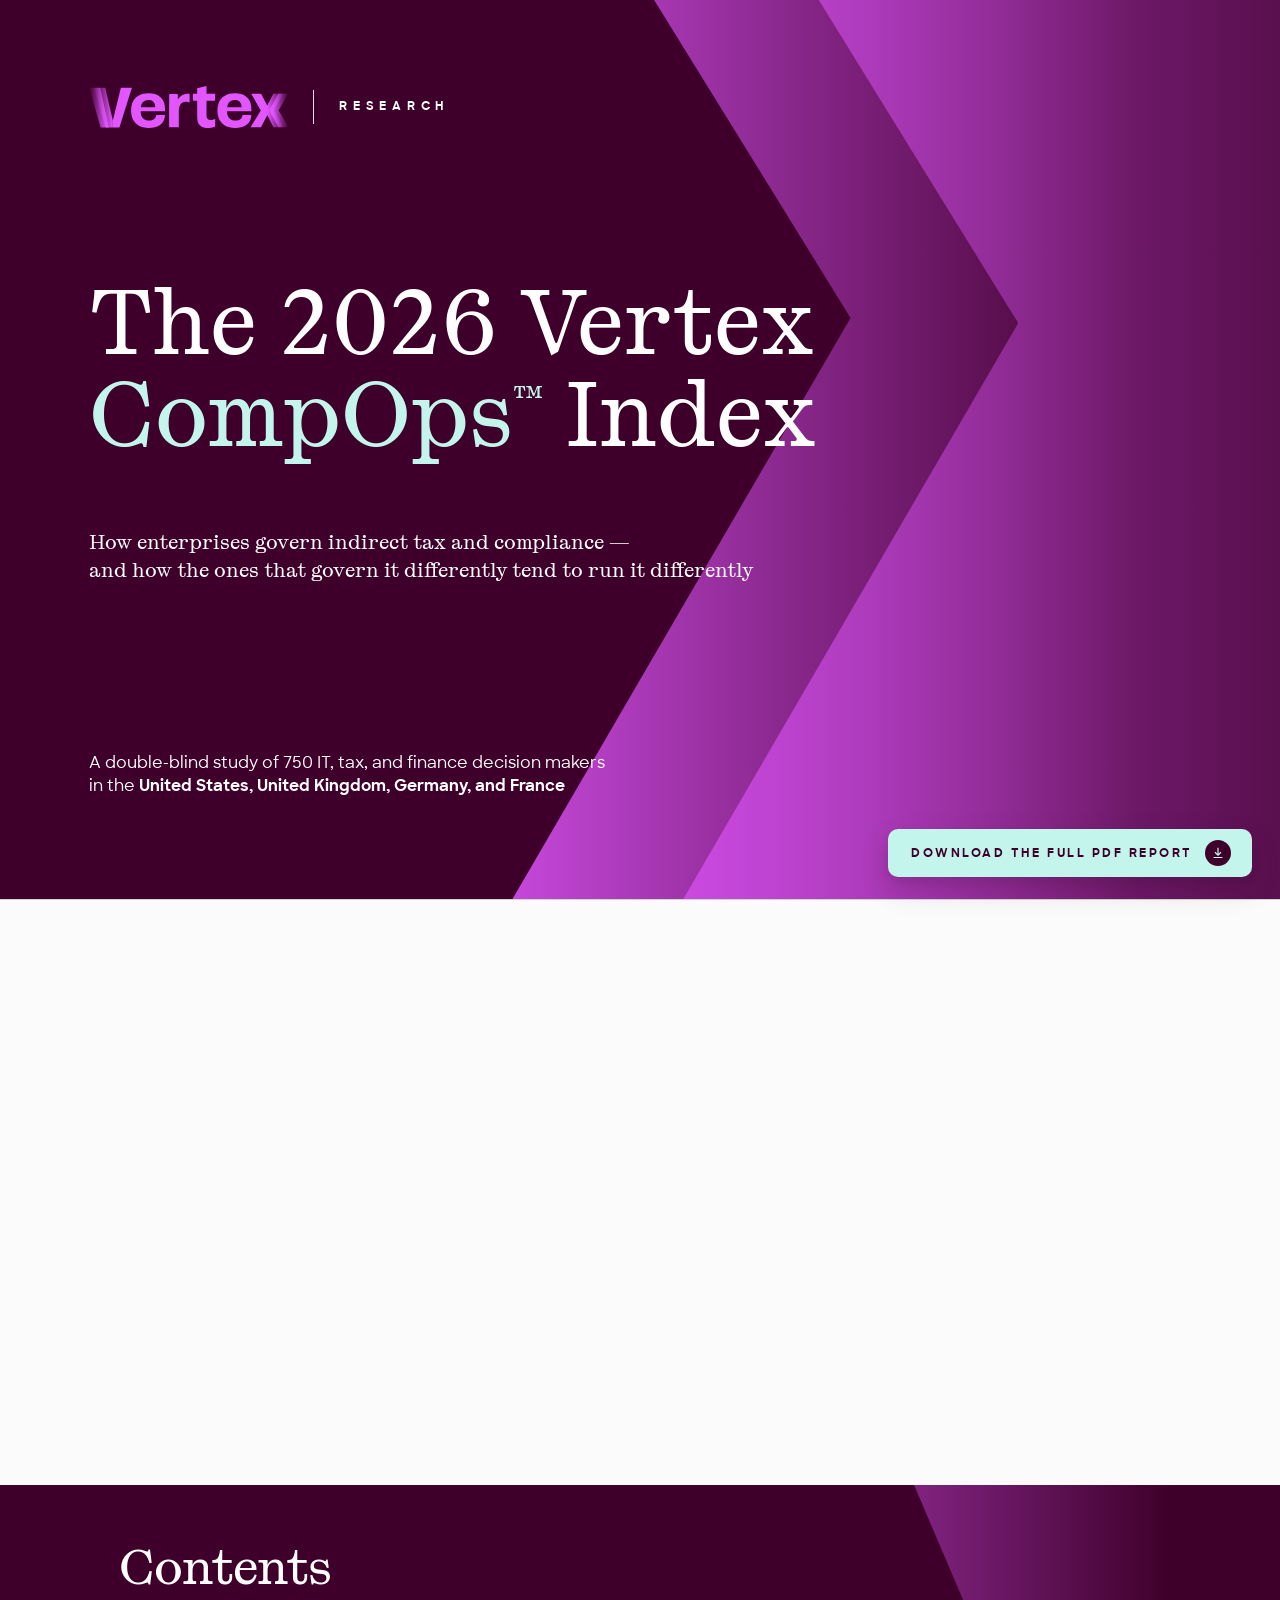
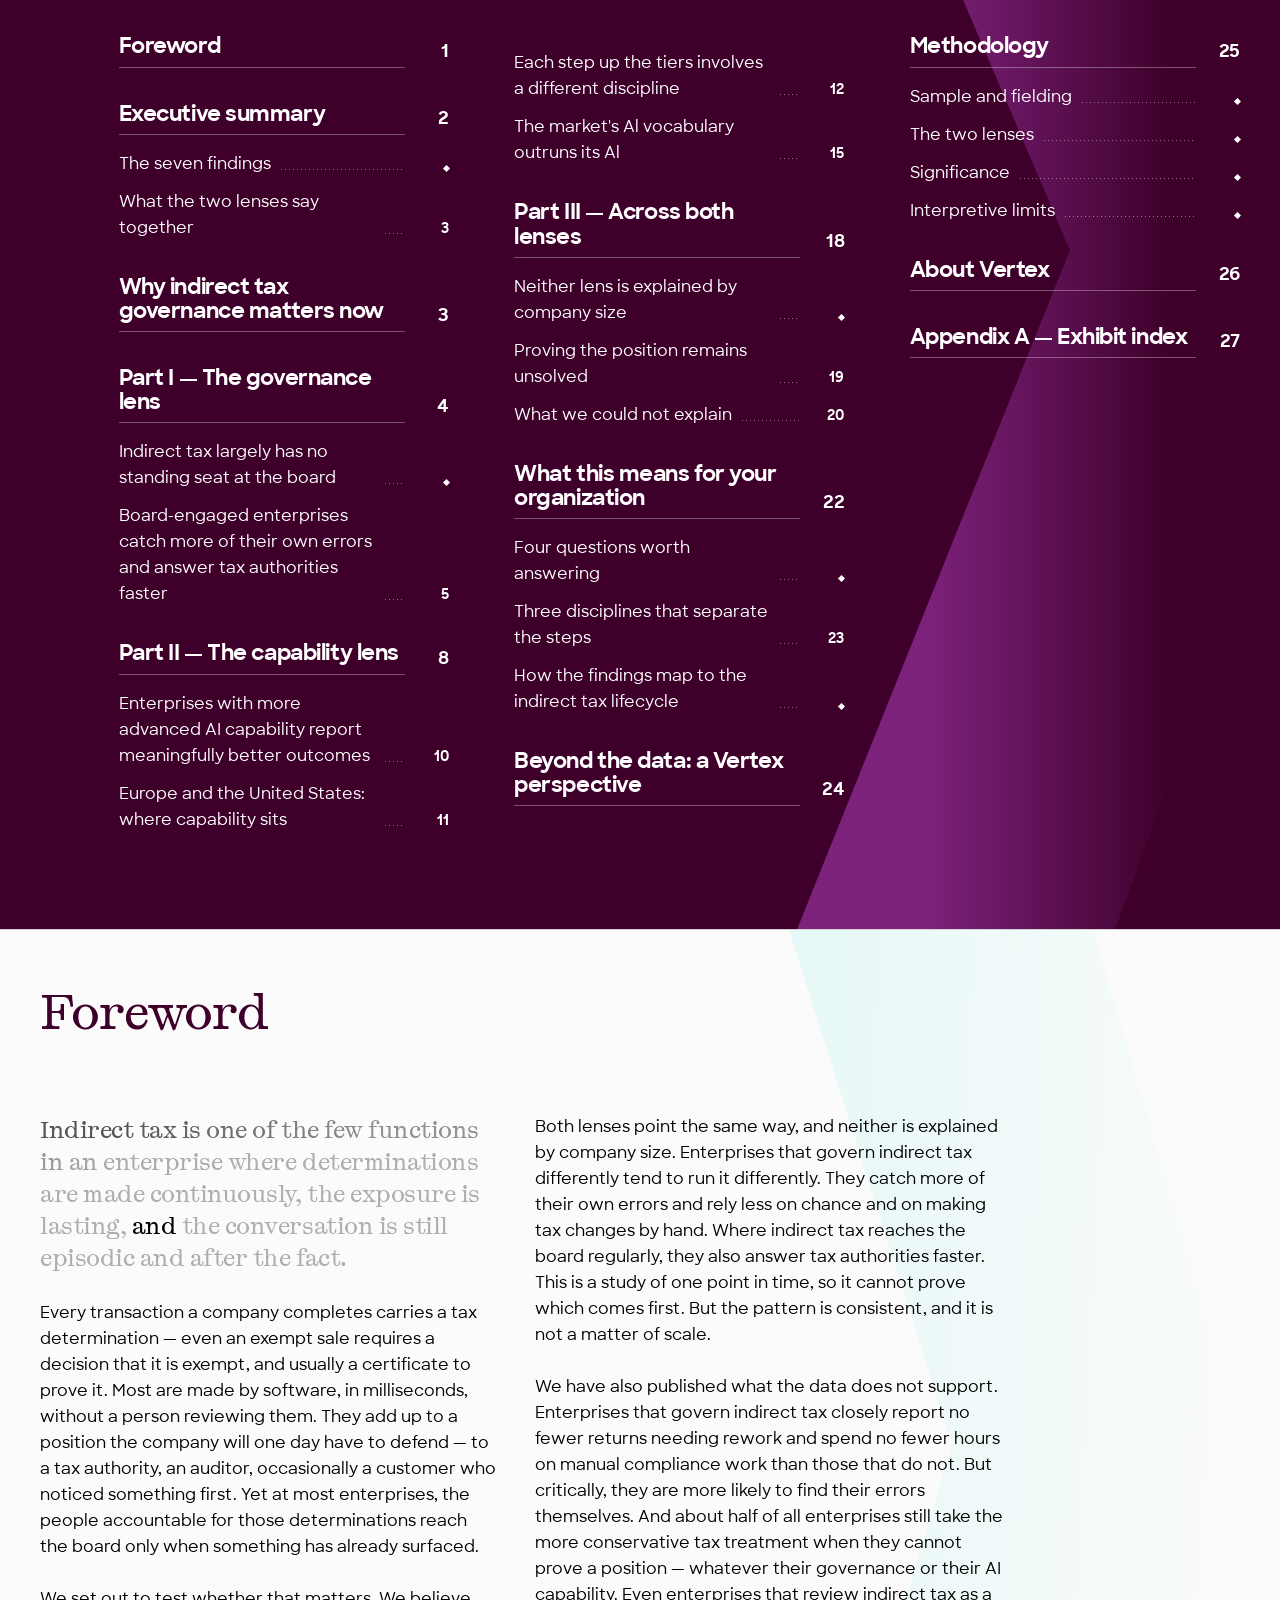
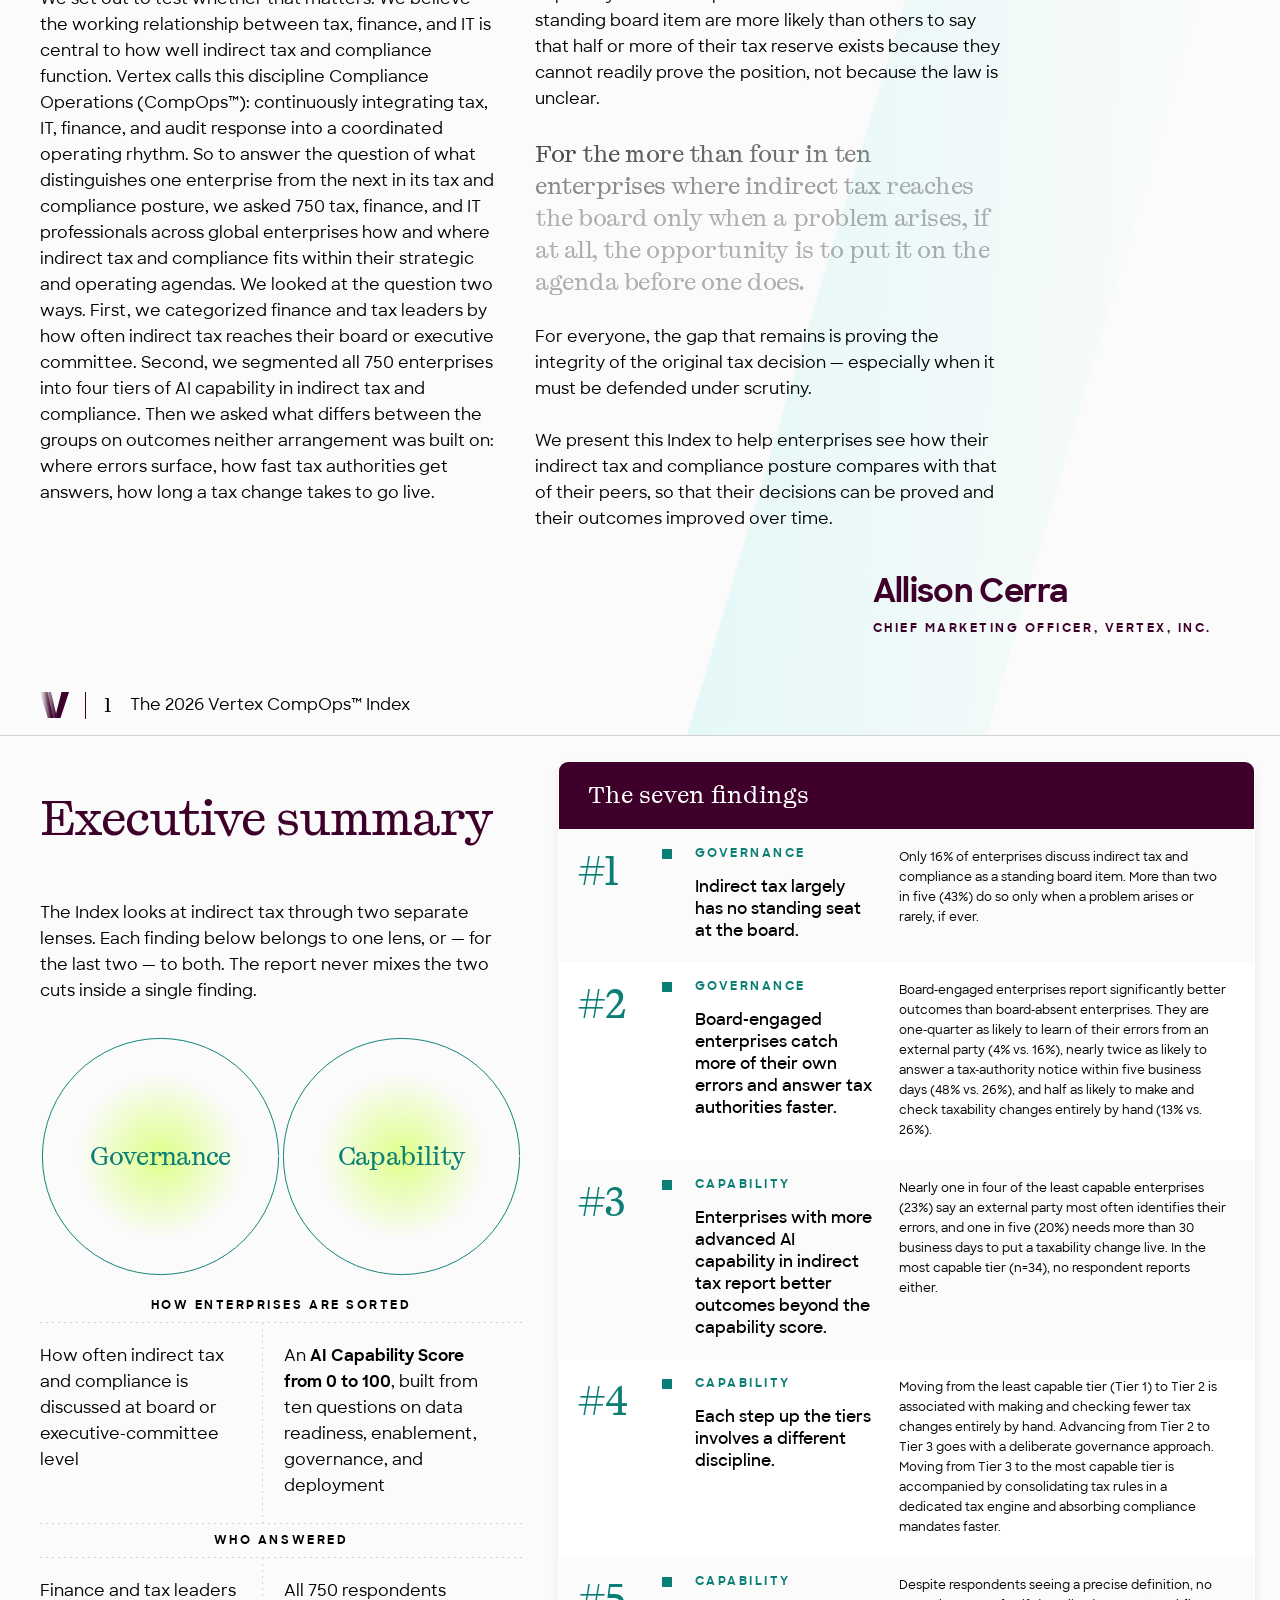
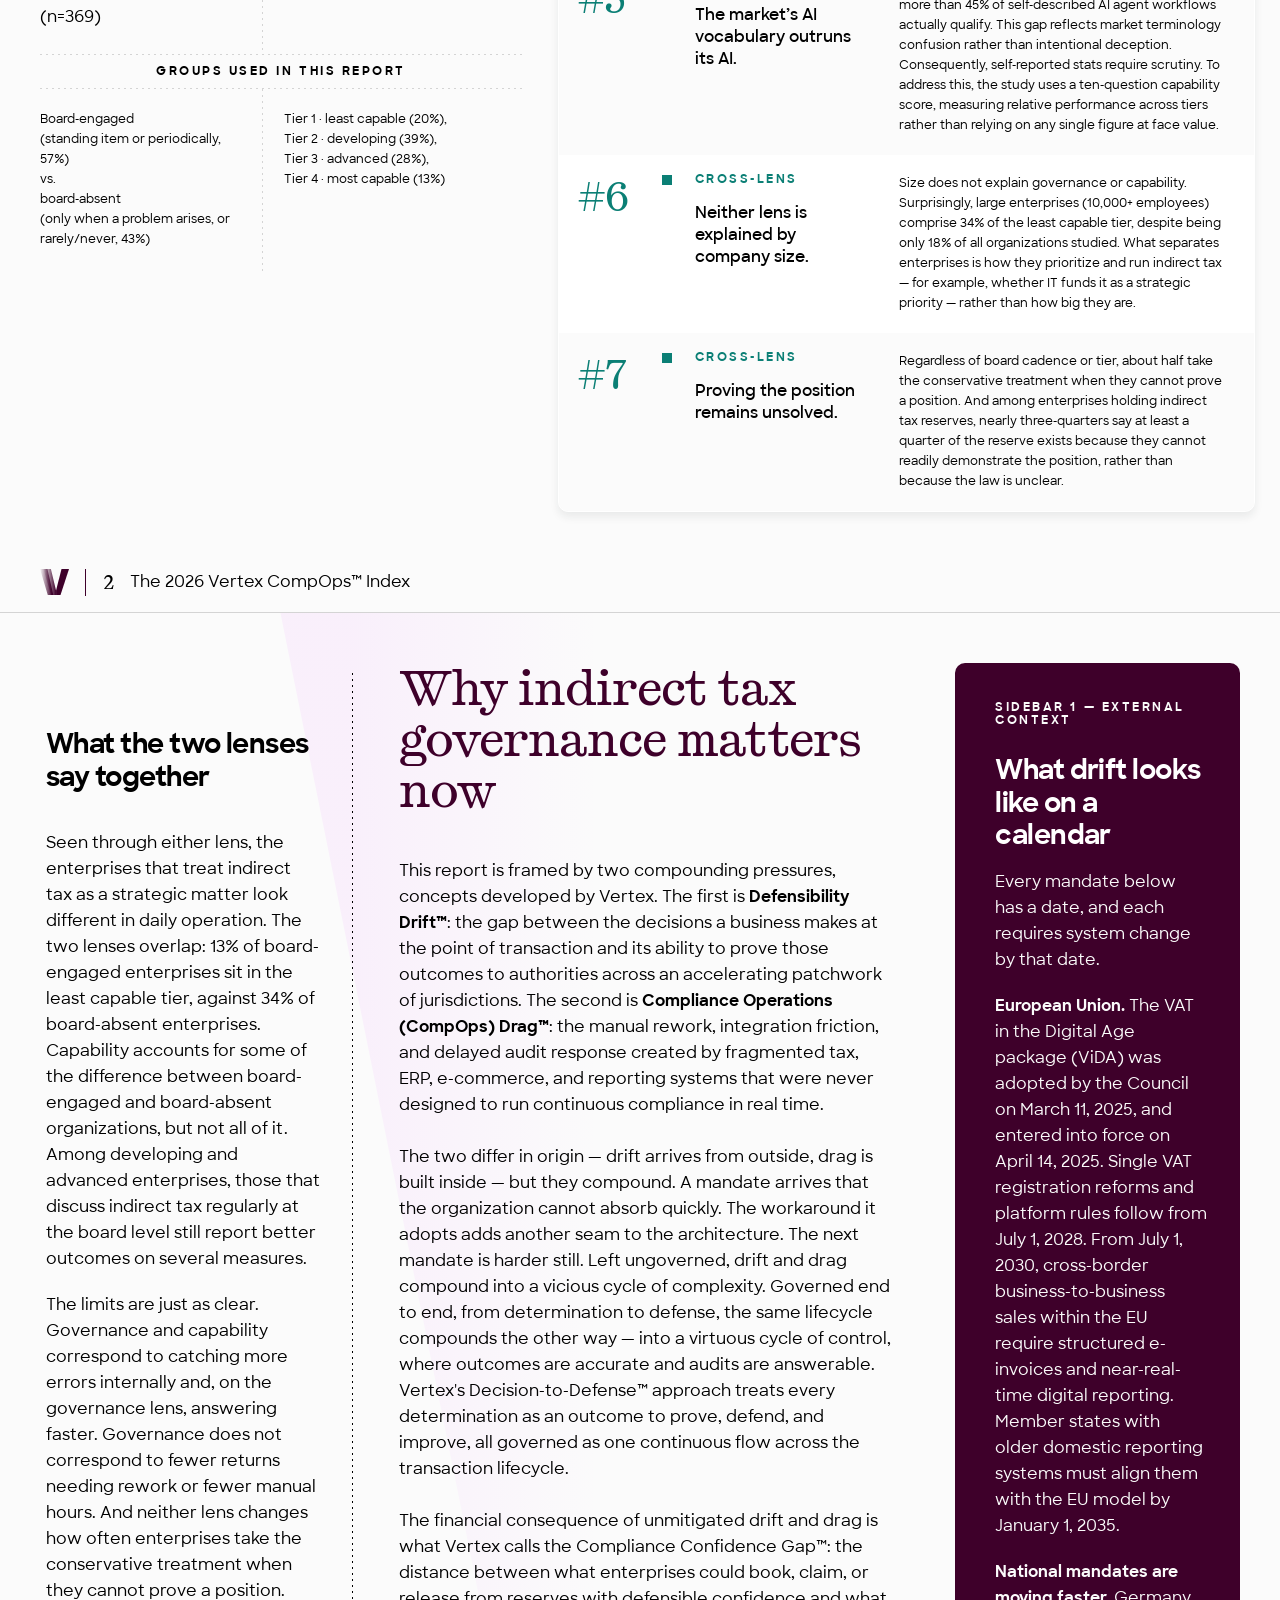
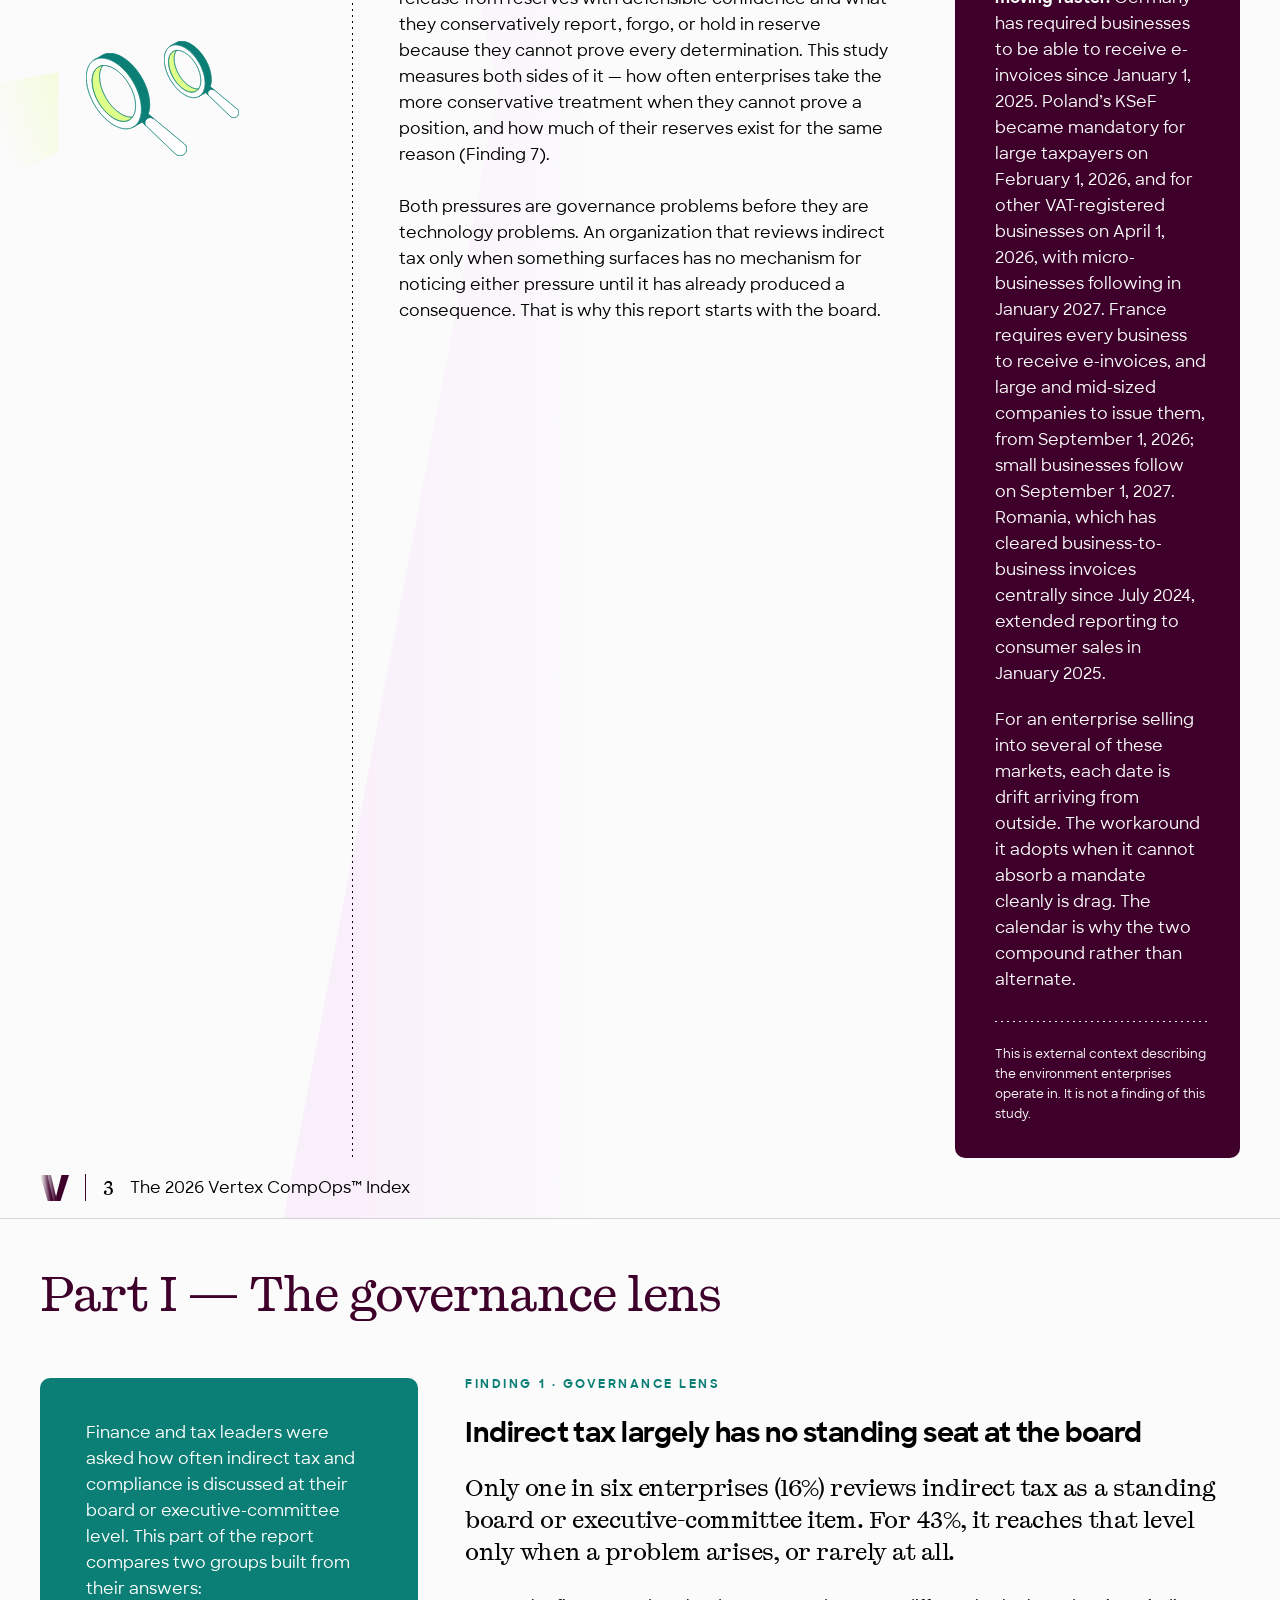
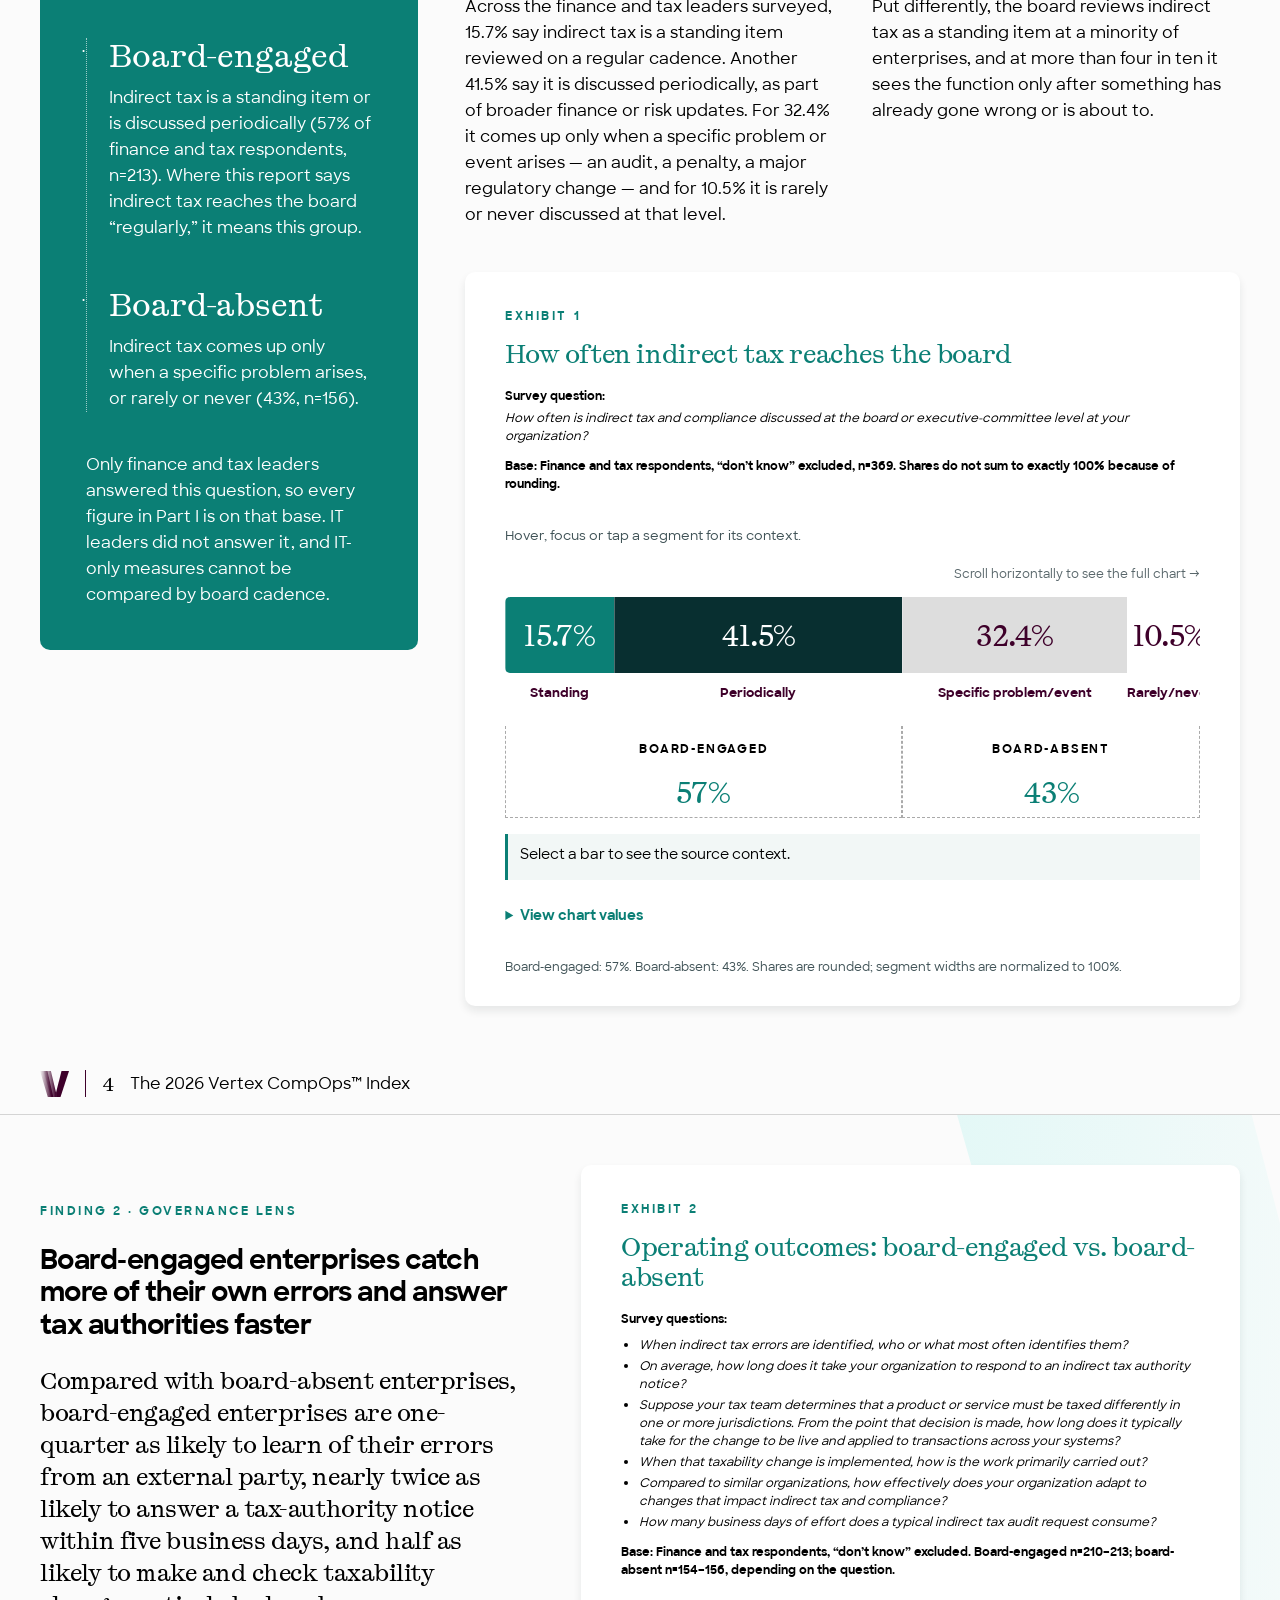
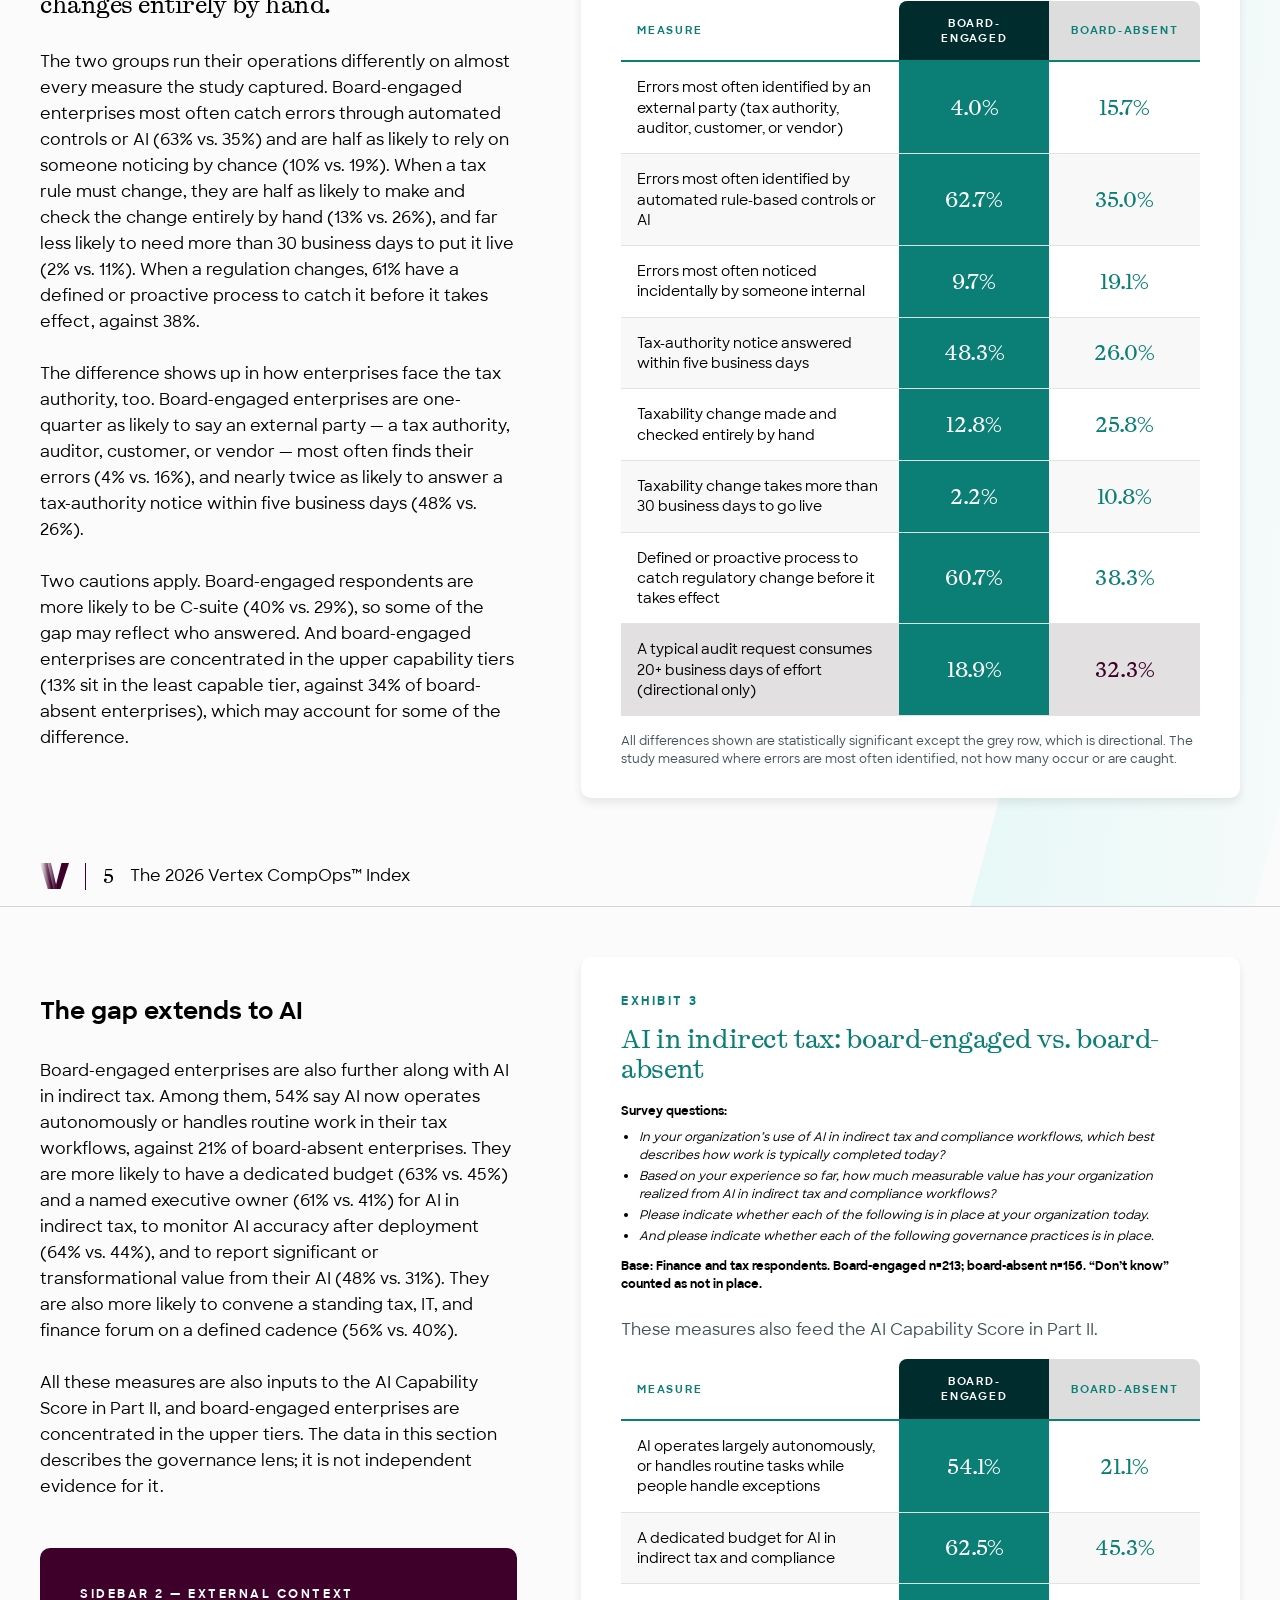
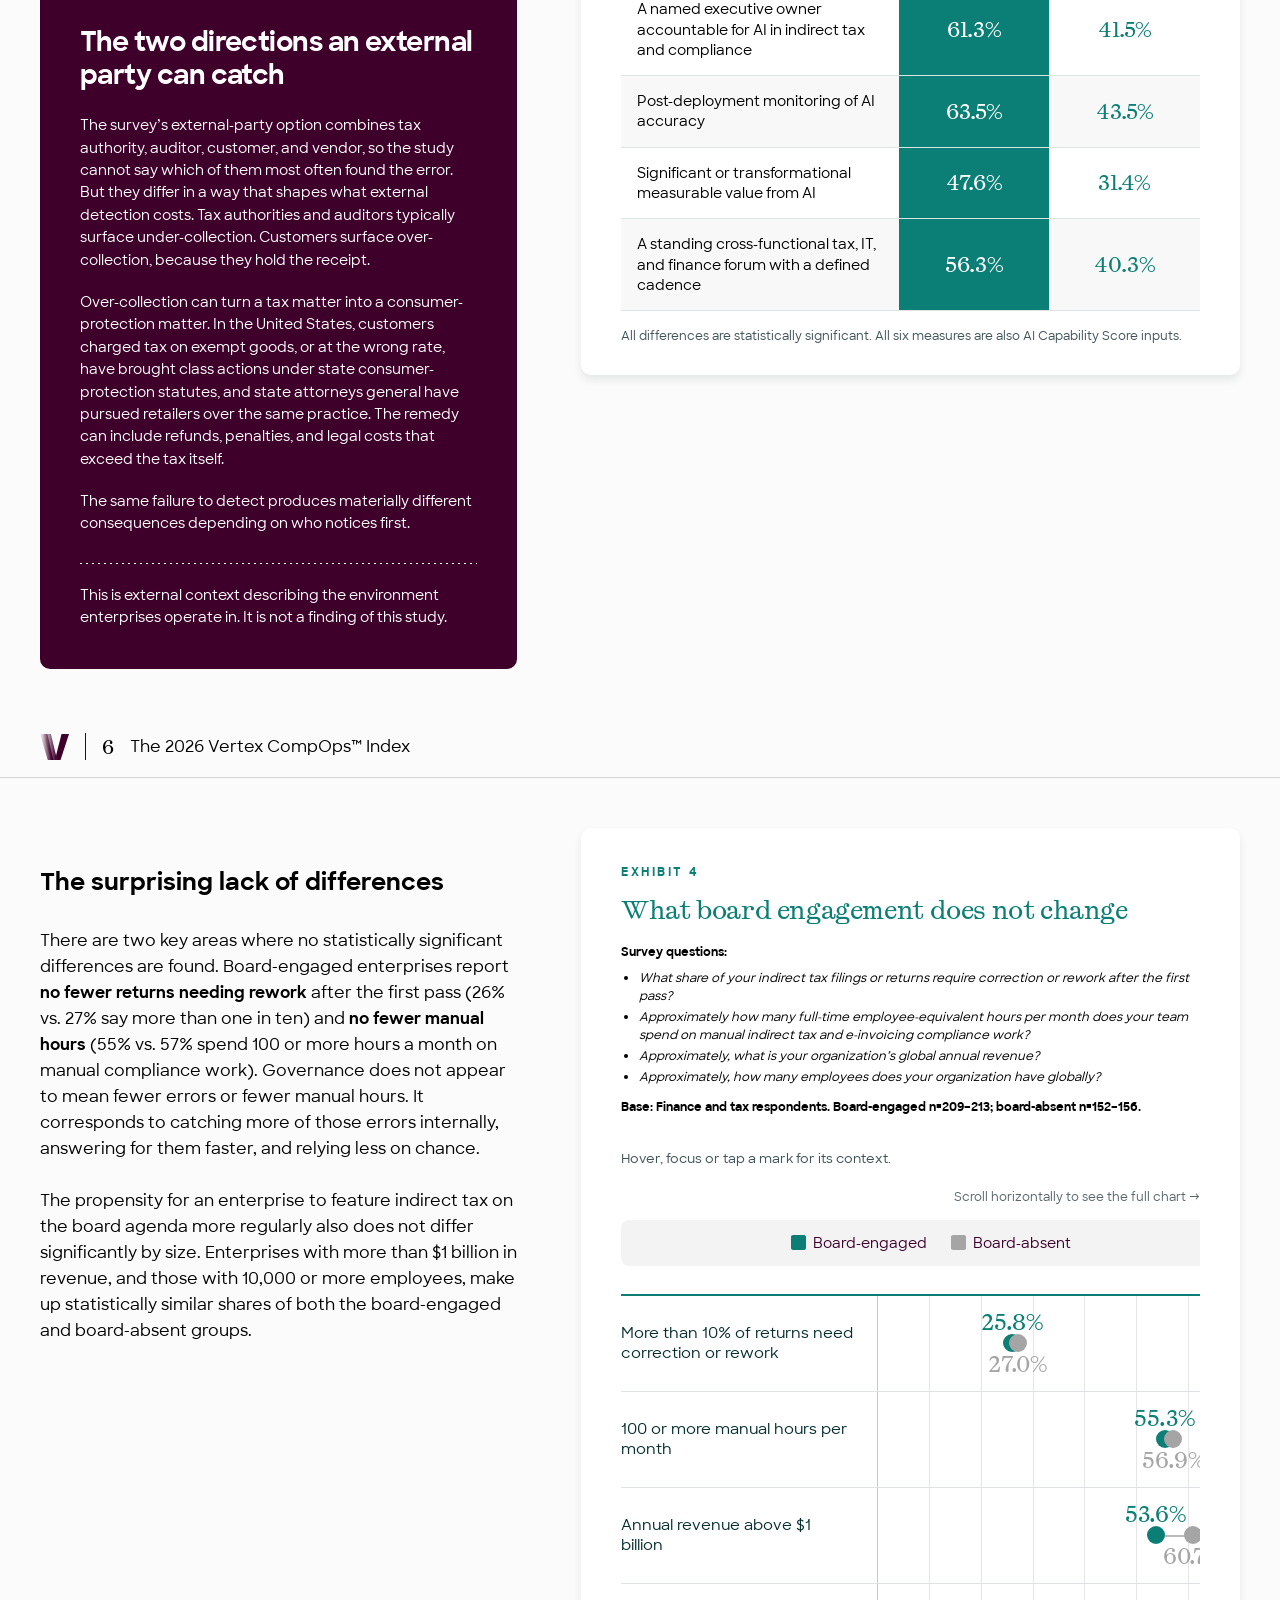
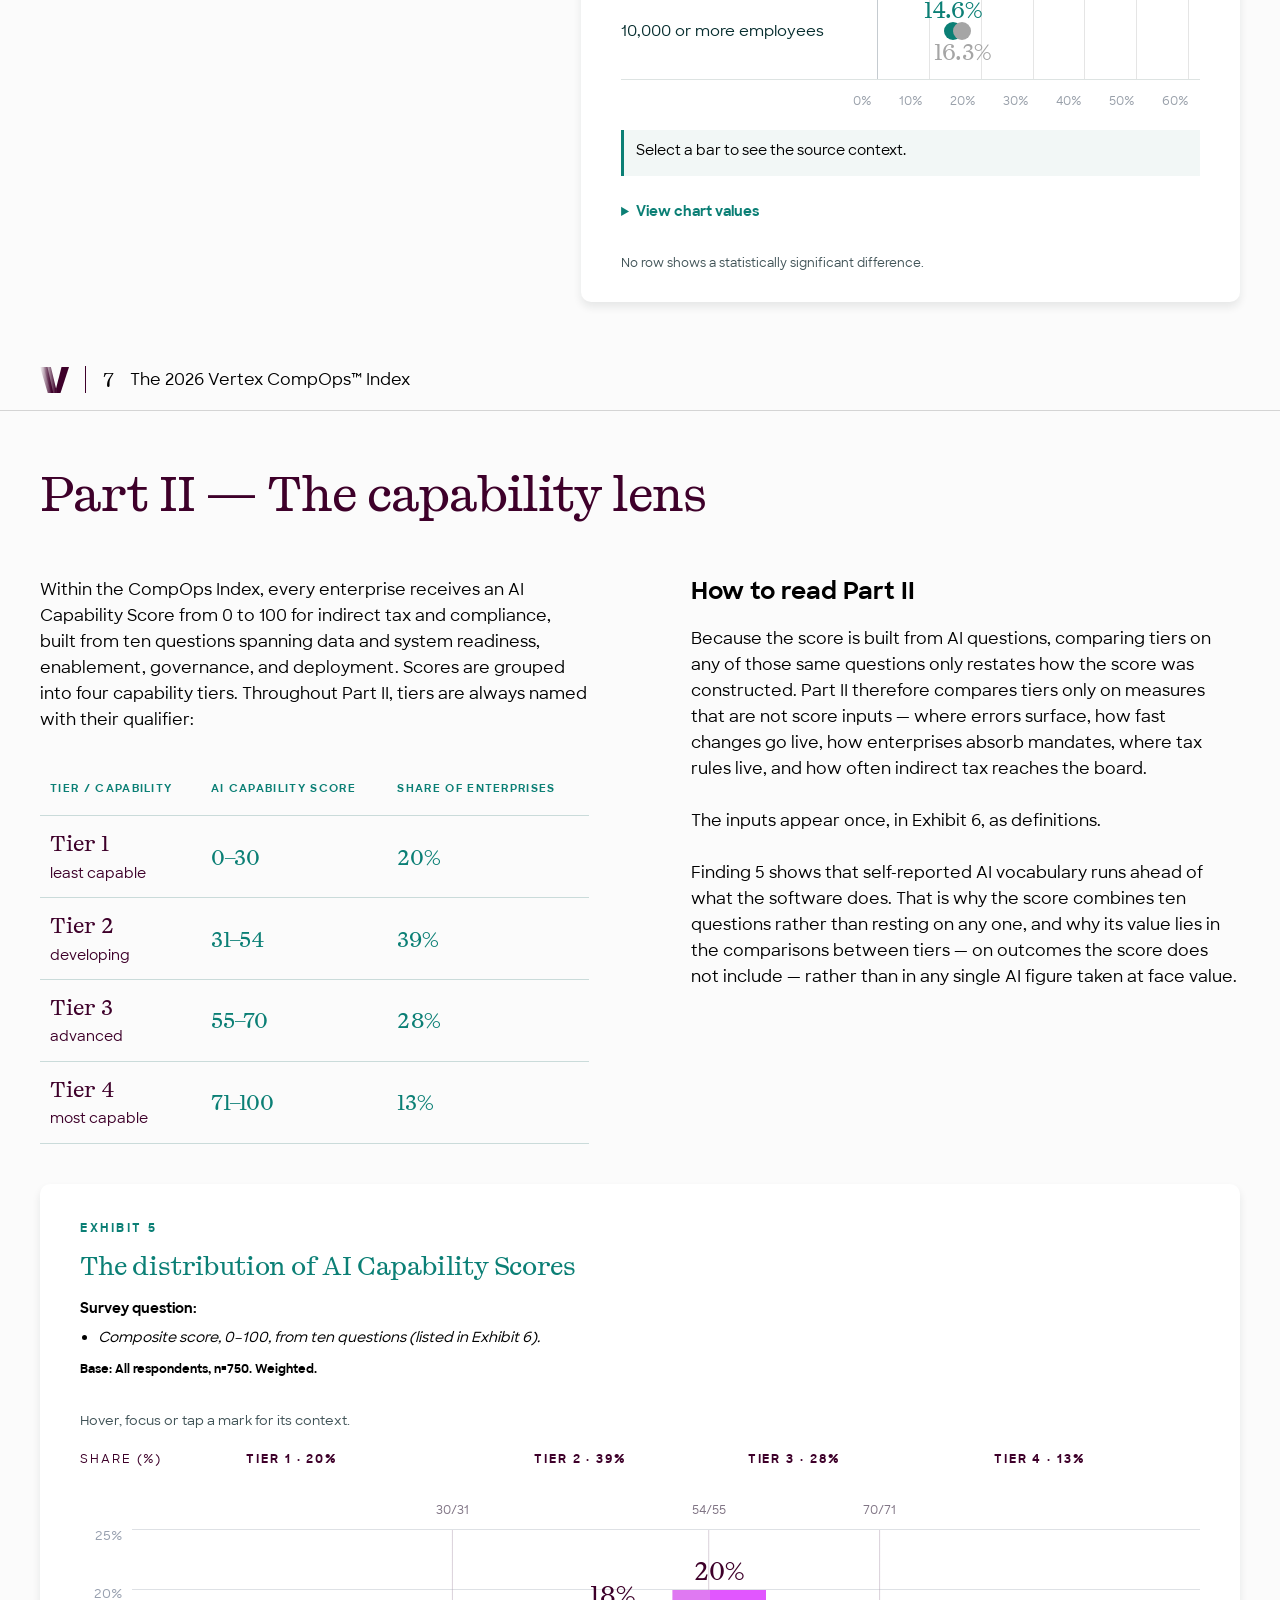
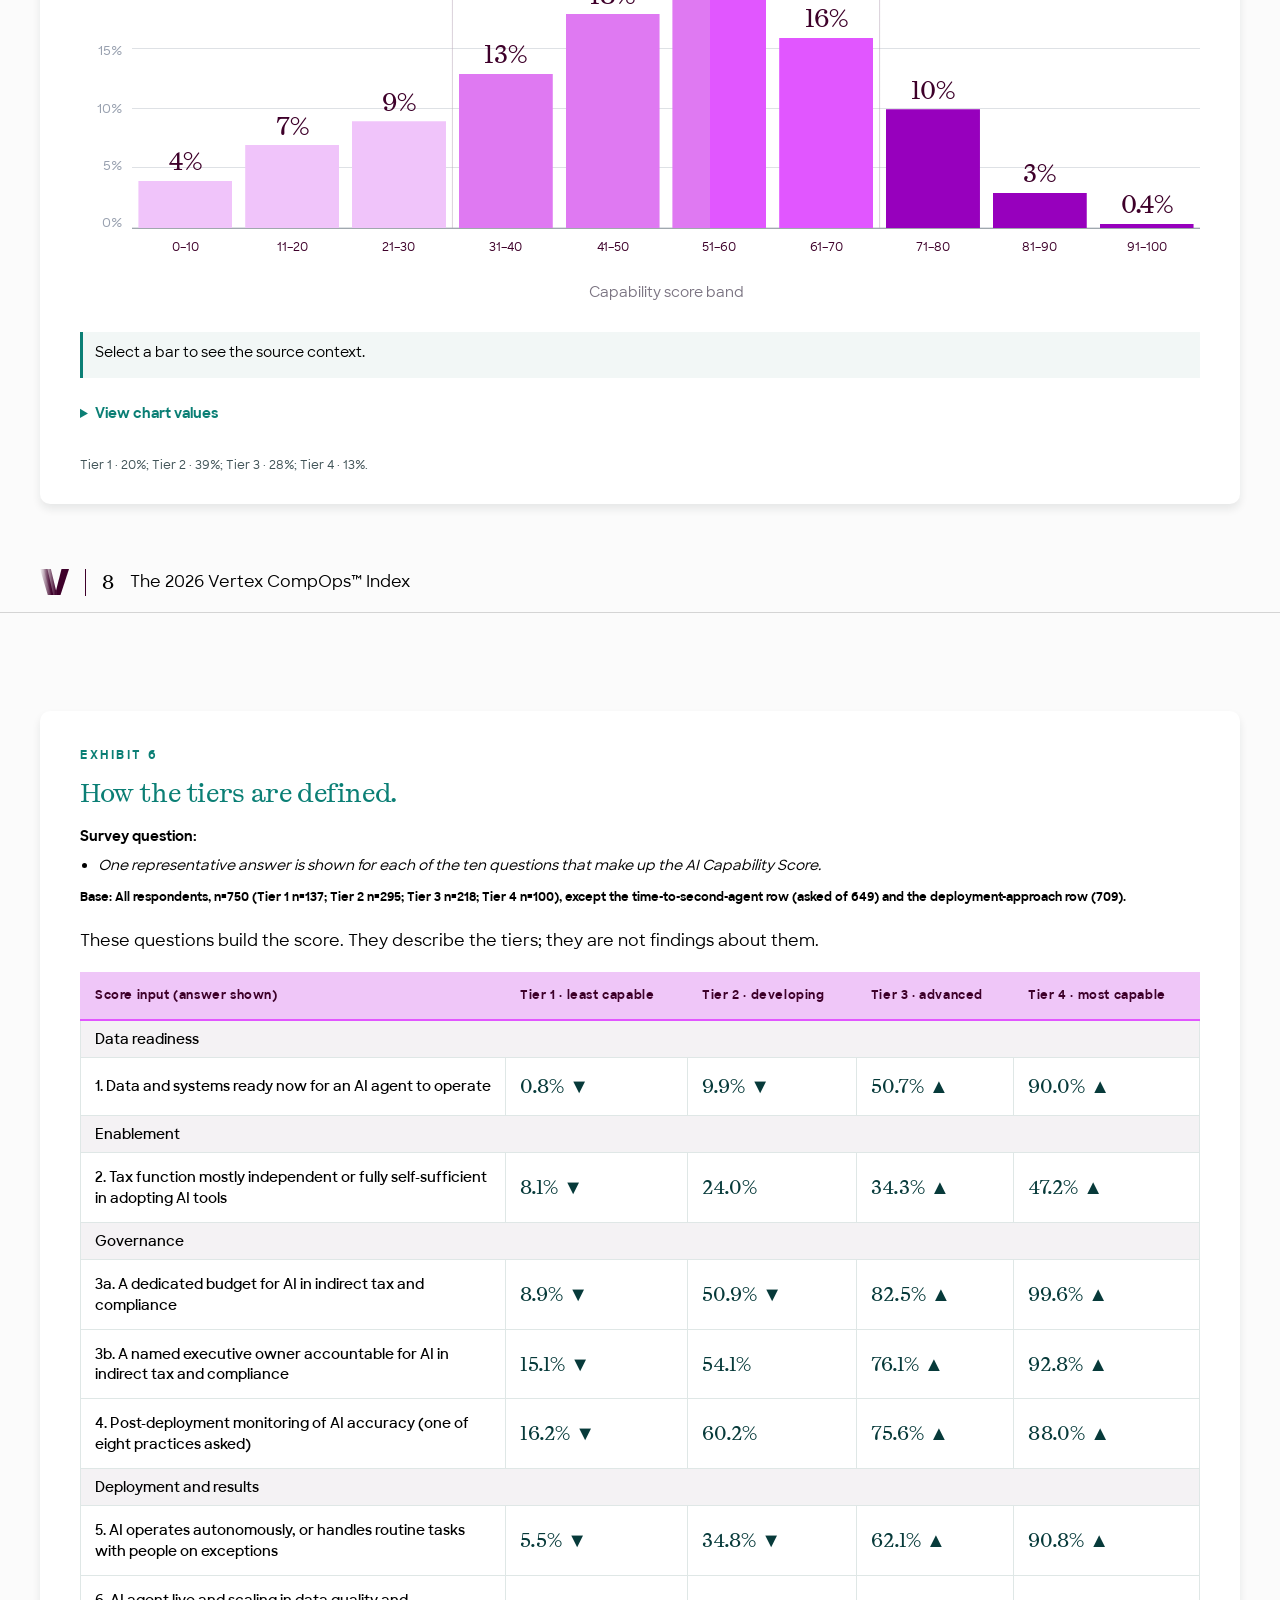
==== commit d5d206bc: "Add files via upload" ====
--- a/index.html
+++ b/index.html
@@ -30,7 +30,7 @@
 <section aria-labelledby="finding2-title" class="page gov-page g2" data-theme="light" id="governance-outcomes"><img alt="" class="gov-bg" src="assets/fw-bg.svg"/><div class="inner split-gov"><div class="gov-story"><div class="eyebrow gov-eye">Finding 2 · Governance lens</div><h2 class="h2s gov-heading" id="finding2-title">Board-engaged enterprises catch more of their own errors and answer tax authorities faster</h2><p class="kyoto24 gov-lead">Compared with board-absent enterprises, board-engaged enterprises are one-quarter as likely to learn of their errors from an external party, nearly twice as likely to answer a tax-authority notice within five business days, and half as likely to make and check taxability changes entirely by hand.</p><div class="stack"><p class="rv">The two groups run their operations differently on almost every measure the study captured. Board-engaged enterprises most often catch errors through automated controls or AI (63% vs. 35%) and are half as likely to rely on someone noticing by chance (10% vs. 19%). When a tax rule must change, they are half as likely to make and check the change entirely by hand (13% vs. 26%), and far less likely to need more than 30 business days to put it live (2% vs. 11%). When a regulation changes, 61% have a defined or proactive process to catch it before it takes effect, against 38%.</p><p class="rv">The difference shows up in how enterprises face the tax authority, too. Board-engaged enterprises are one-quarter as likely to say an external party — a tax authority, auditor, customer, or vendor — most often finds their errors (4% vs. 16%), and nearly twice as likely to answer a tax-authority notice within five business days (48% vs. 26%).</p><p class="rv">Two cautions apply. Board-engaged respondents are more likely to be C-suite (40% vs. 29%), so some of the gap may reflect who answered. And board-engaged enterprises are concentrated in the upper capability tiers (13% sit in the least capable tier, against 34% of board-absent enterprises), which may account for some of the difference.</p></div></div><div class="exhibit reveal-card" id="exhibit-2"><div class="eyebrow gov-eye">Exhibit 2</div><h3 class="exhibit-title">Operating outcomes: board-engaged vs. board-absent</h3><div class="survey"><b>Survey questions:</b><ul><li>When indirect tax errors are identified, who or what most often identifies them?</li><li>On average, how long does it take your organization to respond to an indirect tax authority notice?</li><li>Suppose your tax team determines that a product or service must be taxed differently in one or more jurisdictions. From the point that decision is made, how long does it typically take for the change to be live and applied to transactions across your systems?</li><li>When that taxability change is implemented, how is the work primarily carried out?</li><li>Compared to similar organizations, how effectively does your organization adapt to changes that impact indirect tax and compliance?</li><li>How many business days of effort does a typical indirect tax audit request consume?</li></ul></div><p class="survey-base">Base: Finance and tax respondents, “don’t know” excluded. Board-engaged n=210–213; board-absent n=154–156, depending on the question.</p><table class="exhibit-table"><thead><tr><th scope="col">Measure</th><th scope="col">Board-engaged</th><th scope="col">Board-absent</th></tr></thead><tbody><tr><th scope="row">Errors most often identified by an external party (tax authority, auditor, customer, or vendor)</th><td>4.0%</td><td>15.7%</td></tr><tr><th scope="row">Errors most often identified by automated rule-based controls or AI</th><td>62.7%</td><td>35.0%</td></tr><tr><th scope="row">Errors most often noticed incidentally by someone internal</th><td>9.7%</td><td>19.1%</td></tr><tr><th scope="row">Tax-authority notice answered within five business days</th><td>48.3%</td><td>26.0%</td></tr><tr><th scope="row">Taxability change made and checked entirely by hand</th><td>12.8%</td><td>25.8%</td></tr><tr><th scope="row">Taxability change takes more than 30 business days to go live</th><td>2.2%</td><td>10.8%</td></tr><tr><th scope="row">Defined or proactive process to catch regulatory change before it takes effect</th><td>60.7%</td><td>38.3%</td></tr><tr class="directional"><th scope="row">A typical audit request consumes 20+ business days of effort (directional only)</th><td>18.9%</td><td>32.3%</td></tr></tbody></table><p class="exhibit-note">All differences shown are statistically significant except the grey row, which is directional. The study measured where errors are most often identified, not how many occur or are caught.</p></div></div><footer class="pfoot"><img alt="" src="assets/footer-logo.svg"/><span class="vl"></span><span class="pn">5</span><span>The 2026 Vertex CompOps™ Index</span></footer></section>
 <section aria-labelledby="gap-title" class="page gov-page g3" data-theme="light" id="governance-ai"><div class="inner split-gov"><div class="gov-story"><h2 class="minor-heading" id="gap-title">The gap extends to AI</h2><div class="stack"><p class="rv">Board-engaged enterprises are also further along with AI in indirect tax. Among them, 54% say AI now operates autonomously or handles routine work in their tax workflows, against 21% of board-absent enterprises. They are more likely to have a dedicated budget (63% vs. 45%) and a named executive owner (61% vs. 41%) for AI in indirect tax, to monitor AI accuracy after deployment (64% vs. 44%), and to report significant or transformational value from their AI (48% vs. 31%). They are also more likely to convene a standing tax, IT, and finance forum on a defined cadence (56% vs. 40%).</p><p class="rv">All these measures are also inputs to the AI Capability Score in Part II, and board-engaged enterprises are concentrated in the upper tiers. The data in this section describes the governance lens; it is not independent evidence for it.</p></div><aside class="gov-side reveal-card"><div class="eyebrow">Sidebar 2 — External context</div><h3 class="h2s">The two directions an external party can catch</h3><div class="stack-s"><p>The survey’s external-party option combines tax authority, auditor, customer, and vendor, so the study cannot say which of them most often found the error. But they differ in a way that shapes what external detection costs. Tax authorities and auditors typically surface under-collection. Customers surface over-collection, because they hold the receipt.</p><p>Over-collection can turn a tax matter into a consumer-protection matter. In the United States, customers charged tax on exempt goods, or at the wrong rate, have brought class actions under state consumer-protection statutes, and state attorneys general have pursued retailers over the same practice. The remedy can include refunds, penalties, and legal costs that exceed the tax itself.</p><p>The same failure to detect produces materially different consequences depending on who notices first.</p></div><div class="dash-h"></div><p>This is external context describing the environment enterprises operate in. It is not a finding of this study.</p></aside></div><div class="exhibit reveal-card" id="exhibit-3"><div class="eyebrow gov-eye">Exhibit 3</div><h3 class="exhibit-title">AI in indirect tax: board-engaged vs. board-absent</h3><div class="survey"><b>Survey questions:</b><ul><li>In your organization’s use of AI in indirect tax and compliance workflows, which best describes how work is typically completed today?</li><li>Based on your experience so far, how much measurable value has your organization realized from AI in indirect tax and compliance workflows?</li><li>Please indicate whether each of the following is in place at your organization today.</li><li>And please indicate whether each of the following governance practices is in place.</li></ul></div><p class="survey-base">Base: Finance and tax respondents. Board-engaged n=213; board-absent n=156. “Don’t know” counted as not in place.</p><p class="exhibit-subnote">These measures also feed the AI Capability Score in Part II.</p><table class="exhibit-table"><thead><tr><th scope="col">Measure</th><th scope="col">Board-engaged</th><th scope="col">Board-absent</th></tr></thead><tbody><tr><th scope="row">AI operates largely autonomously, or handles routine tasks while people handle exceptions</th><td>54.1%</td><td>21.1%</td></tr><tr><th scope="row">A dedicated budget for AI in indirect tax and compliance</th><td>62.5%</td><td>45.3%</td></tr><tr><th scope="row">A named executive owner accountable for AI in indirect tax and compliance</th><td>61.3%</td><td>41.5%</td></tr><tr><th scope="row">Post-deployment monitoring of AI accuracy</th><td>63.5%</td><td>43.5%</td></tr><tr><th scope="row">Significant or transformational measurable value from AI</th><td>47.6%</td><td>31.4%</td></tr><tr><th scope="row">A standing cross-functional tax, IT, and finance forum with a defined cadence</th><td>56.3%</td><td>40.3%</td></tr></tbody></table><p class="exhibit-note">All differences are statistically significant. All six measures are also AI Capability Score inputs.</p></div></div><footer class="pfoot"><img alt="" src="assets/footer-logo.svg"/><span class="vl"></span><span class="pn">6</span><span>The 2026 Vertex CompOps™ Index</span></footer></section>
 <section aria-labelledby="differences-title" class="page gov-page g4" data-theme="light" id="governance-differences"><div class="inner split-gov"><div class="gov-story"><h2 class="minor-heading" id="differences-title">The surprising lack of differences</h2><div class="stack"><p class="rv">There are two key areas where no statistically significant differences are found. Board-engaged enterprises report <strong>no fewer returns needing rework</strong> after the first pass (26% vs. 27% say more than one in ten) and <strong>no fewer manual hours</strong> (55% vs. 57% spend 100 or more hours a month on manual compliance work). Governance does not appear to mean fewer errors or fewer manual hours. It corresponds to catching more of those errors internally, answering for them faster, and relying less on chance.</p><p class="rv">The propensity for an enterprise to feature indirect tax on the board agenda more regularly also does not differ significantly by size. Enterprises with more than $1 billion in revenue, and those with 10,000 or more employees, make up statistically similar shares of both the board-engaged and board-absent groups.</p></div><iframe aria-hidden="true" class="gov-illustration gov-animation" loading="lazy" sandbox="allow-scripts" src="assets/page6-animation.html" tabindex="-1" title="Documents checked and stamped"></iframe></div><div class="exhibit reveal-card" id="exhibit-4"><div class="eyebrow gov-eye">Exhibit 4</div><h3 class="exhibit-title">What board engagement does not change</h3><div class="survey"><b>Survey questions:</b><ul><li>What share of your indirect tax filings or returns require correction or rework after the first pass?</li><li>Approximately how many full-time employee-equivalent hours per month does your team spend on manual indirect tax and e-invoicing compliance work?</li><li>Approximately, what is your organization’s global annual revenue?</li><li>Approximately, how many employees does your organization have globally?</li></ul></div><p class="survey-base">Base: Finance and tax respondents. Board-engaged n=209–213; board-absent n=152–156.</p><div class="live-chart f-dumbbells n4" data-chart=""><p class="chart-help">Hover, focus or tap a mark for its context.</p><p class="figure-scroll-hint">Scroll horizontally to see the full chart →</p><div aria-label="Chart; scroll horizontally if needed" class="figure-scroll" tabindex="0"><div class="f-legend"><span><i style="background:#0b7f75"></i>Board-engaged</span><span><i style="background:#a5a5a5"></i>Board-absent</span></div><div class="f-dumbbell"><div class="f-dumbbell-row"><div class="f-dumbbell-label">More than 10% of returns need correction or rework</div><div class="f-dumbbell-plot"><span class="f-connector" style="left:36.85714285714286%;width:1.7142857142857153%"></span><button aria-label="More than 10% of returns need correction or rework — Board-engaged: 25.8%." class="f-mark f-dot first" data-tip="More than 10% of returns need correction or rework — Board-engaged: 25.8%." style="--color:#0b7f75;--pos:36.85714285714286%" type="button"><span>25.8%</span></button><button aria-label="More than 10% of returns need correction or rework — Board-absent: 27.0%." class="f-mark f-dot second" data-tip="More than 10% of returns need correction or rework — Board-absent: 27.0%." style="--color:#a5a5a5;--pos:38.57142857142858%" type="button"><span>27.0%</span></button></div></div><div class="f-dumbbell-row"><div class="f-dumbbell-label">100 or more manual hours per month</div><div class="f-dumbbell-plot"><span class="f-connector" style="left:78.99999999999999%;width:2.285714285714292%"></span><button aria-label="100 or more manual hours per month — Board-engaged: 55.3%." class="f-mark f-dot first" data-tip="100 or more manual hours per month — Board-engaged: 55.3%." style="--color:#0b7f75;--pos:78.99999999999999%" type="button"><span>55.3%</span></button><button aria-label="100 or more manual hours per month — Board-absent: 56.9%." class="f-mark f-dot second" data-tip="100 or more manual hours per month — Board-absent: 56.9%." style="--color:#a5a5a5;--pos:81.28571428571428%" type="button"><span>56.9%</span></button></div></div><div class="f-dumbbell-row"><div class="f-dumbbell-label">Annual revenue above $1 billion</div><div class="f-dumbbell-plot"><span class="f-connector" style="left:76.57142857142857%;width:10.142857142857153%"></span><button aria-label="Annual revenue above $1 billion — Board-engaged: 53.6%." class="f-mark f-dot first" data-tip="Annual revenue above $1 billion — Board-engaged: 53.6%." style="--color:#0b7f75;--pos:76.57142857142857%" type="button"><span>53.6%</span></button><button aria-label="Annual revenue above $1 billion — Board-absent: 60.7%." class="f-mark f-dot second" data-tip="Annual revenue above $1 billion — Board-absent: 60.7%." style="--color:#a5a5a5;--pos:86.71428571428572%" type="button"><span>60.7%</span></button></div></div><div class="f-dumbbell-row"><div class="f-dumbbell-label">10,000 or more employees</div><div class="f-dumbbell-plot"><span class="f-connector" style="left:20.857142857142858%;width:2.4285714285714306%"></span><button aria-label="10,000 or more employees — Board-engaged: 14.6%." class="f-mark f-dot first" data-tip="10,000 or more employees — Board-engaged: 14.6%." style="--color:#0b7f75;--pos:20.857142857142858%" type="button"><span>14.6%</span></button><button aria-label="10,000 or more employees — Board-absent: 16.3%." class="f-mark f-dot second" data-tip="10,000 or more employees — Board-absent: 16.3%." style="--color:#a5a5a5;--pos:23.28571428571429%" type="button"><span>16.3%</span></button></div></div></div><div class="f-axis-x"><span>0%</span><span>10%</span><span>20%</span><span>30%</span><span>40%</span><span>50%</span><span>60%</span><span>70%</span></div></div><p aria-live="polite" class="chart-context">Select a bar to see the source context.</p><details class="data-values"><summary>View chart values</summary><div aria-label="Chart values; scroll horizontally if needed" class="wide-table" tabindex="0"><table class="data-table"><thead><tr><th scope="col">Measure</th><th scope="col">Board-engaged</th><th scope="col">Board-absent</th></tr></thead><tbody><tr><th scope="row">More than 10% of returns need correction or rework</th><td>25.8%</td><td>27.0%</td></tr><tr><th scope="row">100 or more manual hours per month</th><td>55.3%</td><td>56.9%</td></tr><tr><th scope="row">Annual revenue above $1 billion</th><td>53.6%</td><td>60.7%</td></tr><tr><th scope="row">10,000 or more employees</th><td>14.6%</td><td>16.3%</td></tr></tbody></table></div></details></div><p class="exhibit-note">No row shows a statistically significant difference.</p></div></div><footer class="pfoot"><img alt="" src="assets/footer-logo.svg"/><span class="vl"></span><span class="pn">7</span><span>The 2026 Vertex CompOps™ Index</span></footer></section>
-<section class="page gov-page cap-page" data-theme="light" id="part-ii"><div class="inner"><h2 class="h1 gov-title">Part II — The capability lens</h2><div class="cap-intro"><div class="stack rv"><p>Within the CompOps Index, every enterprise receives an AI Capability Score from 0 to 100 for indirect tax and compliance, built from ten questions spanning data and system readiness, enablement, governance, and deployment. Scores are grouped into four capability tiers. Throughout Part II, tiers are always named with their qualifier:</p><table class="tier-table"><thead><tr><th>Tier / capability</th><th>AI Capability Score</th><th>Share of enterprises</th></tr></thead><tbody><tr><th>Tier 1<br/><span>least capable</span></th><td>0–30</td><td>20%</td></tr><tr><th>Tier 2<br/><span>developing</span></th><td>31–54</td><td>39%</td></tr><tr><th>Tier 3<br/><span>advanced</span></th><td>55–70</td><td>28%</td></tr><tr><th>Tier 4<br/><span>most capable</span></th><td>71–100</td><td>13%</td></tr></tbody></table></div><div class="cap-reading"><h3 class="minor-heading">How to read Part II</h3><div class="stack"><p class="rv">Because the score is built from AI questions, comparing tiers on any of those same questions only restates how the score was constructed. Part II therefore compares tiers only on measures that are not score inputs — where errors surface, how fast changes go live, how enterprises absorb mandates, where tax rules live, and how often indirect tax reaches the board.</p><p class="rv">The inputs appear once, in Exhibit 6, as definitions.</p><p class="rv">Finding 5 shows that self-reported AI vocabulary runs ahead of what the software does. That is why the score combines ten questions rather than resting on any one, and why its value lies in the comparisons between tiers — on outcomes the score does not include — rather than in any single AI figure taken at face value.</p></div></div></div><article class="exhibit data-exhibit reveal-card" id="exhibit-5"><div class="eyebrow gov-eye">Exhibit 5</div><h3 class="exhibit-title">The distribution of AI Capability Scores</h3><div class="survey"><b>Survey question:</b><ul><li>Composite score, 0–100, from ten questions (listed in Exhibit 6).</li></ul></div><p class="survey-base">Base: All respondents, n=750. Weighted.</p><div class="live-chart f-five" data-chart=""><p class="chart-help">Hover, focus or tap a mark for its context.</p><p class="figure-scroll-hint">Scroll horizontally to see the full chart →</p><div aria-label="Chart; scroll horizontally if needed" class="figure-scroll" tabindex="0"><div class="f-tier-head"><span>SHARE (%)</span><b>TIER 1 · 20%</b><b>TIER 2 · 39%</b><b>TIER 3 · 28%</b><b>TIER 4 · 13%</b></div><div class="f-boundaries"><span>30/31</span><span>54/55</span><span>70/71</span></div><div class="f-col-plot f-distribution"><div class="f-y-axis"><span>25%</span><span>20%</span><span>15%</span><span>10%</span><span>5%</span><span>0%</span></div><div class="f-bars"><div class="f-col"><button aria-label="0–10 — Share: 4%. Capability score band; all respondents, n=750, weighted." class="f-mark f-col-mark" data-tip="0–10 — Share: 4%. Capability score band; all respondents, n=750, weighted." style="--color:#f0c4fa;--height:16.0%" type="button"><span class="f-col-value">4%</span></button><div class="f-col-label">0–10</div></div><div class="f-col"><button aria-label="11–20 — Share: 7%. Capability score band; all respondents, n=750, weighted." class="f-mark f-col-mark" data-tip="11–20 — Share: 7%. Capability score band; all respondents, n=750, weighted." style="--color:#f0c4fa;--height:28.000000000000004%" type="button"><span class="f-col-value">7%</span></button><div class="f-col-label">11–20</div></div><div class="f-col"><button aria-label="21–30 — Share: 9%. Capability score band; all respondents, n=750, weighted." class="f-mark f-col-mark" data-tip="21–30 — Share: 9%. Capability score band; all respondents, n=750, weighted." style="--color:#f0c4fa;--height:36.0%" type="button"><span class="f-col-value">9%</span></button><div class="f-col-label">21–30</div></div><div class="f-col"><button aria-label="31–40 — Share: 13%. Capability score band; all respondents, n=750, weighted." class="f-mark f-col-mark" data-tip="31–40 — Share: 13%. Capability score band; all respondents, n=750, weighted." style="--color:#df79f2;--height:52.0%" type="button"><span class="f-col-value">13%</span></button><div class="f-col-label">31–40</div></div><div class="f-col"><button aria-label="41–50 — Share: 18%. Capability score band; all respondents, n=750, weighted." class="f-mark f-col-mark" data-tip="41–50 — Share: 18%. Capability score band; all respondents, n=750, weighted." style="--color:#df79f2;--height:72.0%" type="button"><span class="f-col-value">18%</span></button><div class="f-col-label">41–50</div></div><div class="f-col"><button aria-label="51–60 — Share: 20%. Capability score band; all respondents, n=750, weighted." class="f-mark f-col-mark" data-tip="51–60 — Share: 20%. Capability score band; all respondents, n=750, weighted." style="--color:linear-gradient(90deg,#df79f2 40%,#e156ff 40%);--height:80.0%" type="button"><span class="f-col-value">20%</span></button><div class="f-col-label">51–60</div></div><div class="f-col"><button aria-label="61–70 — Share: 16%. Capability score band; all respondents, n=750, weighted." class="f-mark f-col-mark" data-tip="61–70 — Share: 16%. Capability score band; all respondents, n=750, weighted." style="--color:#e156ff;--height:64.0%" type="button"><span class="f-col-value">16%</span></button><div class="f-col-label">61–70</div></div><div class="f-col"><button aria-label="71–80 — Share: 10%. Capability score band; all respondents, n=750, weighted." class="f-mark f-col-mark" data-tip="71–80 — Share: 10%. Capability score band; all respondents, n=750, weighted." style="--color:#9700bd;--height:40.0%" type="button"><span class="f-col-value">10%</span></button><div class="f-col-label">71–80</div></div><div class="f-col"><button aria-label="81–90 — Share: 3%. Capability score band; all respondents, n=750, weighted." class="f-mark f-col-mark" data-tip="81–90 — Share: 3%. Capability score band; all respondents, n=750, weighted." style="--color:#9700bd;--height:12.0%" type="button"><span class="f-col-value">3%</span></button><div class="f-col-label">81–90</div></div><div class="f-col"><button aria-label="91–100 — Share: 0.4%. Capability score band; all respondents, n=750, weighted." class="f-mark f-col-mark" data-tip="91–100 — Share: 0.4%. Capability score band; all respondents, n=750, weighted." style="--color:#9700bd;--height:1.6%" type="button"><span class="f-col-value">0.4%</span></button><div class="f-col-label">91–100</div></div></div></div><p class="f-axis-title">Capability score band</p></div><p aria-live="polite" class="chart-context">Select a bar to see the source context.</p><details class="data-values"><summary>View chart values</summary><div aria-label="Chart values; scroll horizontally if needed" class="wide-table" tabindex="0"><table class="data-table"><thead><tr><th scope="col">Measure</th><th scope="col">Share</th></tr></thead><tbody><tr><th scope="row">0–10</th><td>4%</td></tr><tr><th scope="row">11–20</th><td>7%</td></tr><tr><th scope="row">21–30</th><td>9%</td></tr><tr><th scope="row">31–40</th><td>13%</td></tr><tr><th scope="row">41–50</th><td>18%</td></tr><tr><th scope="row">51–60</th><td>20%</td></tr><tr><th scope="row">61–70</th><td>16%</td></tr><tr><th scope="row">71–80</th><td>10%</td></tr><tr><th scope="row">81–90</th><td>3%</td></tr><tr><th scope="row">91–100</th><td>0.4%</td></tr></tbody></table></div></details></div><p class="exhibit-note">Tier 1 · 20%; Tier 2 · 39%; Tier 3 · 28%; Tier 4 · 13%.</p></article></div><footer class="pfoot"><img alt="" src="assets/footer-logo.svg"/><span class="vl"></span><span class="pn">8</span><span>The 2026 Vertex CompOps™ Index</span></footer></section><section class="page gov-page cap-page" data-theme="light" id="tier-definitions"><div class="inner"><article class="exhibit data-exhibit reveal-card" id="exhibit-6"><div class="eyebrow gov-eye">Exhibit 6</div><h3 class="exhibit-title">How the tiers are defined.</h3><div class="survey"><b>Survey question:</b><ul><li>One representative answer is shown for each of the ten questions that make up the AI Capability Score.</li></ul></div><p class="survey-base">Base: All respondents, n=750 (Tier 1 n=137; Tier 2 n=295; Tier 3 n=218; Tier 4 n=100), except the time-to-second-agent row (asked of 649) and the deployment-approach row (709).</p><p>These questions build the score. They describe the tiers; they are not findings about them.</p><div aria-label="Data table: scroll horizontally if needed" class="wide-table" tabindex="0"><table class="data-table"><thead><tr><th scope="col">Score input (answer shown)</th><th scope="col">Tier 1 · least capable</th><th scope="col">Tier 2 · developing</th><th scope="col">Tier 3 · advanced</th><th scope="col">Tier 4 · most capable</th></tr></thead><tbody><tr class="figma-group"><th colspan="5" scope="rowgroup">Data readiness</th></tr><tr><th scope="row">1. Data and systems ready now for an AI agent to operate</th><td>0.8% ▼</td><td>9.9% ▼</td><td>50.7% ▲</td><td>90.0% ▲</td></tr><tr class="figma-group"><th colspan="5" scope="rowgroup">Enablement</th></tr><tr><th scope="row">2. Tax function mostly independent or fully self-sufficient in adopting AI tools</th><td>8.1% ▼</td><td>24.0%</td><td>34.3% ▲</td><td>47.2% ▲</td></tr><tr class="figma-group"><th colspan="5" scope="rowgroup">Governance</th></tr><tr><th scope="row">3a. A dedicated budget for AI in indirect tax and compliance</th><td>8.9% ▼</td><td>50.9% ▼</td><td>82.5% ▲</td><td>99.6% ▲</td></tr><tr><th scope="row">3b. A named executive owner accountable for AI in indirect tax and compliance</th><td>15.1% ▼</td><td>54.1%</td><td>76.1% ▲</td><td>92.8% ▲</td></tr><tr><th scope="row">4. Post-deployment monitoring of AI accuracy (one of eight practices asked)</th><td>16.2% ▼</td><td>60.2%</td><td>75.6% ▲</td><td>88.0% ▲</td></tr><tr class="figma-group"><th colspan="5" scope="rowgroup">Deployment and results</th></tr><tr><th scope="row">5. AI operates autonomously, or handles routine tasks with people on exceptions</th><td>5.5% ▼</td><td>34.8% ▼</td><td>62.1% ▲</td><td>90.8% ▲</td></tr><tr><th scope="row">6. AI agent live and scaling in data quality and reconciliation (one of seven workflows asked)</th><td>0% ▼</td><td>15.9% ▼</td><td>36.7% ▲</td><td>68.0% ▲</td></tr><tr><th scope="row">7. AI agents handle most or all of monitoring compliance controls (one of twelve activities asked)</th><td>3.4% ▼</td><td>38.3% ▼</td><td>67.2% ▲</td><td>91.6% ▲</td></tr><tr><th scope="row">8. Broad, simultaneous rollout of AI agents across multiple workflows</th><td>3.3% ▼</td><td>15.6%</td><td>22.6%</td><td>39.6% ▲</td></tr><tr><th scope="row">9. Second AI agent live within three months of the first</th><td>25.2%</td><td>14.8% ▼</td><td>29.1%</td><td>49.8% ▲</td></tr><tr><th scope="row">10. Transformational impact from AI on how work is done</th><td>0% ▼</td><td>4.7% ▼</td><td>12.9%</td><td>51.2% ▲</td></tr></tbody></table></div><p class="exhibit-note">▲ / ▼ = significantly higher / lower than all other respondents in the same banner group (FDR-corrected, p = 0.1). Unmarked = no significant difference flagged.</p></article></div><footer class="pfoot"><img alt="" src="assets/footer-logo.svg"/><span class="vl"></span><span class="pn">9</span><span>The 2026 Vertex CompOps™ Index</span></footer></section><section class="page gov-page cap-page" data-theme="light" id="capability-outcomes"><div class="inner"><div class="split-gov"><div class="gov-story"><div class="eyebrow gov-eye">Finding 3 · Capability lens</div><h2 class="h2s gov-heading">Enterprises with more advanced AI capability report meaningfully better outcomes — on measures the score does not include</h2><p class="kyoto24 gov-lead">On measures that play no part in the questions used to identify the tiers — where errors surface, how long a tax change takes to go live, how quickly mandates are absorbed, how regulatory change is caught — the least and most capable tiers look like different operations.</p><div class="stack"><p class="rv">The study did not measure how often errors occur. It measured who most often catches them, where a material difference was found. Nearly one in four of the least capable enterprises (23%) say an external party most often finds their indirect tax errors. Among the most capable (n=34), none do.</p><p class="rv">There is also a significant difference in the amount of time required to effectuate tax changes. One in five of the least capable needs more than 30 business days to put a single taxability change live across its systems; among both the advanced and most capable tiers, none does.</p><p class="rv">Proactive, automated monitoring of regulatory change is uncommon in the two lower tiers (9% and 10%), then rises to 34% at Tier 3 and 55% at Tier 4. IT leaders at the most capable enterprises are the most likely to absorb a new e-invoicing or real-time reporting mandate in under a month (27%, against 7–10% in every other tier), and 85% describe indirect tax as a funded strategic priority on the IT roadmap, against 5% in the least capable tier.</p><p class="rv">The gap in answering a tax-authority notice within five business days, while large, is not statistically significant across tiers (30% at Tier 1, 57% at Tier 4). That said, as shown in Exhibit 2, it is significant when viewed through the governance lens.</p></div></div><div><article class="exhibit data-exhibit reveal-card" id="exhibit-7"><div class="eyebrow gov-eye">Exhibit 7</div><h3 class="exhibit-title">Operating outcomes across the four tiers</h3><div class="survey"><b>Survey questions:</b><ul><li>When indirect tax errors are identified, who or what most often identifies them?</li><li>Suppose your tax team determines that a product or service must be taxed differently in one or more jurisdictions. From the point that decision is made, how long does it typically take for the change to be live and applied to transactions across your systems?</li><li>Compared to similar organizations, how effectively does your organization adapt to changes that impact indirect tax and compliance?</li><li>When a new e-invoicing or real-time reporting mandate takes effect in a market where you operate, how long does IT typically need to achieve compliance?</li><li>How would you characterize indirect tax and compliance systems on your IT organization’s priority roadmap?</li><li>On average, how long does it take your organization to respond to an indirect tax authority notice?</li></ul></div><p class="survey-base">Base: Finance (F) and tax (T) measures: Tier 1 n=77–80, Tier 2 n=157, Tier 3 n=103, Tier 4 n=34. IT measures: Tier 1 n=55–56, Tier 2 n=138, Tier 3 n=114–115, Tier 4 n=65–66.</p><div aria-label="Data table: scroll horizontally if needed" class="wide-table" tabindex="0"><table class="data-table"><thead><tr><th scope="col">Measure (respondents)</th><th scope="col">Tier 1 · least capable</th><th scope="col">Tier 2 · developing</th><th scope="col">Tier 3 · advanced</th><th scope="col">Tier 4 · most capable</th></tr></thead><tbody><tr><th scope="row">Errors most often identified by an external party (F&amp;T)</th><td class="sig-high">23.4% ▲</td><td>6.3%</td><td>4.2%</td><td>0%*</td></tr><tr><th scope="row">Taxability change takes more than 30 business days (F&amp;T)</th><td class="sig-high">20.2% ▲</td><td>5.4%</td><td class="sig-low">0% ▼</td><td>0%*</td></tr><tr><th scope="row">Proactive, automated monitoring of regulatory change (F&amp;T)</th><td class="sig-low">9.0% ▼</td><td class="sig-low">10.2% ▼</td><td class="sig-high">33.9% ▲</td><td class="sig-high">55.2% ▲</td></tr><tr><th scope="row">New mandate absorbed in under one month (IT)</th><td>8.4%</td><td>6.7%</td><td>10.0%</td><td class="sig-high">27.1% ▲</td></tr><tr><th scope="row">Indirect tax a strategic IT priority with dedicated investment (IT)</th><td class="sig-low">4.8% ▼</td><td class="sig-low">31.9% ▼</td><td class="sig-high">56.5% ▲</td><td class="sig-high">85.1% ▲</td></tr><tr class="nonsignificant"><th scope="row">Tax-authority notice answered within five business days (F&amp;T) — not significant by tier</th><td>29.8%</td><td>35.4%</td><td>44.2%</td><td>57.3%</td></tr></tbody></table></div><p class="exhibit-note">▲ / ▼ = significantly higher / lower than all other respondents in the same banner group (FDR-corrected, p = 0.1). Unmarked = no significant difference flagged. Tier 4’s 0% figures (n=34; 95% confidence interval 0–10.2%).</p></article></div></div></div><footer class="pfoot"><img alt="" src="assets/footer-logo.svg"/><span class="vl"></span><span class="pn">10</span><span>The 2026 Vertex CompOps™ Index</span></footer></section><section class="page gov-page cap-page" data-theme="light" id="europe-us"><div class="inner"><h2 class="h1">Europe and the United States: where capability sits</h2><div class="cap-region"><div><div class="stack region-copy"><p class="rv">Europe and the United States do not differ significantly on board cadence (20.6% vs. 13.8% standing item), which is why this comparison sits with the capability lens rather than the governance lens. They do differ on execution. European enterprises are significantly less likely to fund indirect tax as a strategic IT priority, to monitor regulatory change proactively, or to run a standing tax, IT, and finance forum — and significantly more likely to keep tax rules hard-coded in ERP customizations or spreadsheets. They are also, directionally, more likely to sit in the least capable tier (25% vs. 18%). The regulatory expectation is highest where the operating discipline is lower (see Sidebar 3).</p></div><article class="exhibit data-exhibit reveal-card" id="exhibit-8"><div class="eyebrow gov-eye">Exhibit 8</div><h3 class="exhibit-title">Europe vs. United States: similar at the board, different in execution</h3><div class="survey"><b>Survey questions:</b><ul><li>How often is indirect tax and compliance discussed at the board or executive-committee level at your organization?</li><li>How would you characterize indirect tax and compliance systems on your IT organization’s priority roadmap?</li><li>Compared to similar organizations, how effectively does your organization adapt to changes that impact indirect tax and compliance?</li><li>And please indicate whether each of the following governance practices is in place. (“A standing cross-functional Tax, IT and Finance forum with a defined cadence”)</li><li>When a sales transaction occurs, something has to decide how it’s taxed... Where do those tax rules primarily live and get maintained in your environment today?</li></ul></div><p class="survey-base">Base: Varies by question — see table. European results are pooled across the UK, Germany, and France; country-level figures are not reportable.</p><div class="live-chart f-dumbbells n8" data-chart=""><p class="chart-help">Hover, focus or tap a mark for its context.</p><p class="figure-scroll-hint">Scroll horizontally to see the full chart →</p><div aria-label="Chart; scroll horizontally if needed" class="figure-scroll" tabindex="0"><div class="f-legend"><span><i style="background:#0b7f75"></i>Europe</span><span><i style="background:#858585"></i>Europe (not significant)</span><span><i style="background:#e156ff"></i>United States</span><span><i class="hollow-key"></i>United States (not significant)</span></div><div class="n8-head"><span></span><span></span><span></span><span>Bases (EU / US)</span></div><div class="f-dumbbell"><div class="f-dumbbell-row muted"><div class="f-dumbbell-label">Indirect tax is a standing board item (finance &amp; tax)</div><div class="f-dumbbell-plot"><span class="f-connector" style="left:23.0%;width:11.333333333333336%"></span><button aria-label="Indirect tax is a standing board item (finance &amp; tax) — Europe: 20.6%. Not significant. EU/US bases: 100 / 269." class="f-mark f-dot first" data-tip="Indirect tax is a standing board item (finance &amp; tax) — Europe: 20.6%. Not significant. EU/US bases: 100 / 269." style="--color:#858585;--pos:34.333333333333336%" type="button"><span>20.6%</span></button><button aria-label="Indirect tax is a standing board item (finance &amp; tax) — United States: 13.8%. Not significant. EU/US bases: 100 / 269." class="f-mark f-dot hollow second" data-tip="Indirect tax is a standing board item (finance &amp; tax) — United States: 13.8%. Not significant. EU/US bases: 100 / 269." style="--color:#f9f9f9;--pos:23.0%" type="button"><span>13.8%</span></button></div><div class="f-significance">Not significant</div><div class="f-base">100 / 269</div></div><div class="f-dumbbell-row"><div class="f-dumbbell-label">Indirect tax is a strategic IT priority with dedicated investment (IT)</div><div class="f-dumbbell-plot"><span class="f-connector" style="left:52.83333333333333%;width:31.16666666666667%"></span><button aria-label="Indirect tax is a strategic IT priority with dedicated investment (IT) — Europe: 31.7%. EU/US bases: 124 / 251." class="f-mark f-dot first" data-tip="Indirect tax is a strategic IT priority with dedicated investment (IT) — Europe: 31.7%. EU/US bases: 124 / 251." style="--color:#0b7f75;--pos:52.83333333333333%" type="button"><span>31.7%</span></button><button aria-label="Indirect tax is a strategic IT priority with dedicated investment (IT) — United States: 50.4%. EU/US bases: 124 / 251." class="f-mark f-dot second" data-tip="Indirect tax is a strategic IT priority with dedicated investment (IT) — United States: 50.4%. EU/US bases: 124 / 251." style="--color:#e156ff;--pos:84.0%" type="button"><span>50.4%</span></button></div><div class="f-significance"></div><div class="f-base">124 / 251</div></div><div class="f-dumbbell-row"><div class="f-dumbbell-label">Proactively monitor and automatically update systems before changes take effect (finance &amp; tax)</div><div class="f-dumbbell-plot"><span class="f-connector" style="left:21.666666666666668%;width:16.833333333333332%"></span><button aria-label="Proactively monitor and automatically update systems before changes take effect (finance &amp; tax) — Europe: 13.0%. EU/US bases: 100 / 274." class="f-mark f-dot first" data-tip="Proactively monitor and automatically update systems before changes take effect (finance &amp; tax) — Europe: 13.0%. EU/US bases: 100 / 274." style="--color:#0b7f75;--pos:21.666666666666668%" type="button"><span>13.0%</span></button><button aria-label="Proactively monitor and automatically update systems before changes take effect (finance &amp; tax) — United States: 23.1%. EU/US bases: 100 / 274." class="f-mark f-dot second" data-tip="Proactively monitor and automatically update systems before changes take effect (finance &amp; tax) — United States: 23.1%. EU/US bases: 100 / 274." style="--color:#e156ff;--pos:38.5%" type="button"><span>23.1%</span></button></div><div class="f-significance"></div><div class="f-base">100 / 274</div></div><div class="f-dumbbell-row"><div class="f-dumbbell-label">Standing tax, IT, and finance forum with a defined cadence (all)</div><div class="f-dumbbell-plot"><span class="f-connector" style="left:79.5%;width:16.16666666666667%"></span><button aria-label="Standing tax, IT, and finance forum with a defined cadence (all) — Europe: 47.7%. EU/US bases: 225 / 525." class="f-mark f-dot first" data-tip="Standing tax, IT, and finance forum with a defined cadence (all) — Europe: 47.7%. EU/US bases: 225 / 525." style="--color:#0b7f75;--pos:79.5%" type="button"><span>47.7%</span></button><button aria-label="Standing tax, IT, and finance forum with a defined cadence (all) — United States: 57.4%. EU/US bases: 225 / 525." class="f-mark f-dot second" data-tip="Standing tax, IT, and finance forum with a defined cadence (all) — United States: 57.4%. EU/US bases: 225 / 525." style="--color:#e156ff;--pos:95.66666666666667%" type="button"><span>57.4%</span></button></div><div class="f-significance"></div><div class="f-base">225 / 525</div></div><div class="f-dumbbell-row"><div class="f-dumbbell-label">Tax rules mainly hard-coded into ERP customizations or spreadsheets (IT)</div><div class="f-dumbbell-plot"><span class="f-connector" style="left:8.0%;width:18.166666666666664%"></span><button aria-label="Tax rules mainly hard-coded into ERP customizations or spreadsheets (IT) — Europe: 15.7%. EU/US bases: 123 / 251." class="f-mark f-dot first" data-tip="Tax rules mainly hard-coded into ERP customizations or spreadsheets (IT) — Europe: 15.7%. EU/US bases: 123 / 251." style="--color:#0b7f75;--pos:26.166666666666664%" type="button"><span>15.7%</span></button><button aria-label="Tax rules mainly hard-coded into ERP customizations or spreadsheets (IT) — United States: 4.8%. EU/US bases: 123 / 251." class="f-mark f-dot second" data-tip="Tax rules mainly hard-coded into ERP customizations or spreadsheets (IT) — United States: 4.8%. EU/US bases: 123 / 251." style="--color:#e156ff;--pos:8.0%" type="button"><span>4.8%</span></button></div><div class="f-significance"></div><div class="f-base">123 / 251</div></div><div class="f-dumbbell-row muted"><div class="f-dumbbell-label">In Tier 1 · least capable</div><div class="f-dumbbell-plot"><span class="f-connector" style="left:30.0%;width:11.333333333333336%"></span><button aria-label="In Tier 1 · least capable — Europe: 24.8%. Not significant. EU/US bases: 225 / 525." class="f-mark f-dot first" data-tip="In Tier 1 · least capable — Europe: 24.8%. Not significant. EU/US bases: 225 / 525." style="--color:#858585;--pos:41.333333333333336%" type="button"><span>24.8%</span></button><button aria-label="In Tier 1 · least capable — United States: 18.0%. Not significant. EU/US bases: 225 / 525." class="f-mark f-dot hollow second" data-tip="In Tier 1 · least capable — United States: 18.0%. Not significant. EU/US bases: 225 / 525." style="--color:#f9f9f9;--pos:30.0%" type="button"><span>18.0%</span></button></div><div class="f-significance">Not significant</div><div class="f-base">225 / 525</div></div></div><div class="f-axis-x"><span>0%</span><span>10%</span><span>20%</span><span>30%</span><span>40%</span><span>50%</span><span>60%</span></div></div><p aria-live="polite" class="chart-context">Select a bar to see the source context.</p><details class="data-values"><summary>View chart values</summary><div aria-label="Chart values; scroll horizontally if needed" class="wide-table" tabindex="0"><table class="data-table"><thead><tr><th scope="col">Measure</th><th scope="col">Europe</th><th scope="col">United States</th></tr></thead><tbody><tr><th scope="row">Indirect tax is a standing board item (finance &amp; tax)</th><td>20.6%</td><td>13.8%</td></tr><tr><th scope="row">Indirect tax is a strategic IT priority with dedicated investment (IT)</th><td>31.7%</td><td>50.4%</td></tr><tr><th scope="row">Proactively monitor and automatically update systems before changes take effect (finance &amp; tax)</th><td>13.0%</td><td>23.1%</td></tr><tr><th scope="row">Standing tax, IT, and finance forum with a defined cadence (all)</th><td>47.7%</td><td>57.4%</td></tr><tr><th scope="row">Tax rules mainly hard-coded into ERP customizations or spreadsheets (IT)</th><td>15.7%</td><td>4.8%</td></tr><tr><th scope="row">In Tier 1 · least capable</th><td>24.8%</td><td>18.0%</td></tr></tbody></table></div></details></div><p class="exhibit-note">Significance flags: rows 2–4 Europe lower / US higher; row 5 Europe higher / US lower than all other respondents in the same banner group (FDR-corrected, p = 0.1). Unmarked = no significant difference flagged.</p></article></div><aside class="gov-side cap-side rv"><div class="eyebrow">Sidebar 3 — External context</div><h3 class="h2s">When it’s personal</h3><div class="stack"><p>The United Kingdom’s Senior Accounting Officer regime, introduced under Schedule 46 of the Finance Act 2009, requires large companies to name a senior officer — typically the chief financial officer — who must certify annually to HM Revenue &amp; Customs that the company maintains appropriate tax accounting arrangements. Value Added Tax, customs duties, and excise duties are explicitly within scope, alongside corporation tax, payroll taxes, and stamp taxes. The regime applies to UK-incorporated companies with turnover above £200 million or a balance sheet above £2 billion, aggregated across the UK group.</p><p>The accountability is personal and cannot be delegated to an adviser. Failure to comply carries a £5,000 penalty on the named individual, as does failing to provide a timely certificate or providing one with a careless or deliberate inaccuracy. The penalties attach to the officer’s duty across every tax in scope, not to indirect tax specifically — but because VAT sits within that scope, a control failure in indirect tax can produce a personal penalty for the officer who signed.</p><p>Supranational guidance points the same way. The OECD’s guidance on tax control frameworks, adopted by several revenue authorities, holds the board accountable for the design, implementation, and effectiveness of the framework.</p><p>Read alongside Exhibits 1 and 8, the implication is uncomfortable. Board-level attention to indirect tax is a minority practice, and European enterprises lag on execution in a region where at least one major tax authority already presumes that governance is in place.</p><p><i>This is external context describing the environment enterprises operate in. It is not a finding of this study.</i></p></div></aside></div></div><footer class="pfoot"><img alt="" src="assets/footer-logo.svg"/><span class="vl"></span><span class="pn">11</span><span>The 2026 Vertex CompOps™ Index</span></footer></section><section class="page gov-page cap-page" data-theme="light" id="tier-disciplines"><div class="inner"><div class="cap-step-header"><div><div class="eyebrow gov-eye">Finding 4 · Capability lens</div><h2 class="h1">Each step up the tiers involves a different discipline</h2></div><p class="kyoto24">Moving up the tiers, enterprises rely less on manual effort, govern indirect tax more deliberately, and absorb regulatory change faster. Each step has its own signature.</p></div><div class="cap-steps"><article class="cap-step rv"><div class="step-num">01</div><h3>The difference between Tier 1 and Tier 2:<br/><span>reduced manual execution</span></h3><div class="stack"><p class="rv">Almost half of Tier 1 finance and tax leaders (45%) say taxability changes are made and checked entirely by hand, against 13% at Tier 2. One in five of the least capable enterprises needs more than 30 business days to put a change live, against 5% at Tier 2. And four in ten Tier 1 IT leaders say the tax rules are spread across systems with no single source of truth, or hard-coded into ERP customizations and spreadsheets, against one in six at Tier 2.</p><p class="rv">The least capable tier is also the one that expands AI without evidence of benefit. Among enterprises that have extended AI beyond a first workflow, 16% of Tier 1 required measured, documented time savings first, against about half in every tier above. Like its more advanced counterparts, the least capable tier checks that AI is accurate; unlike them, it rarely checks that AI has paid off.</p></div></article><article class="cap-step rv"><div class="step-num">02</div><h3>The difference between Tier 2 and Tier 3:<br/><span>increased governance</span></h3><div class="stack"><p class="rv">This is where the two lenses meet most visibly in the data. Standing board attention barely moves between Tier 1 and Tier 2 (6% to 7%, both significantly below average). It more than triples to 24% at Tier 3. Also between Tier 2 and Tier 3, there are measured differences in proactive, automated regulatory monitoring (10% to 34%) and the prioritization of indirect tax as a funded IT roadmap investment (32% to 57%).</p></div></article><article class="cap-step rv"><div class="step-num">03</div><h3>The difference between Tier 3 and Tier 4:<br/><span>dedicated architecture and faster response</span></h3><div class="stack"><p class="rv">At the top of the tiers, the architecture changes. The most capable tier is the only one where a dedicated tax engine that other systems call for every transaction is the most common answer (49%, against 26% at Tier 3). Tier 4 IT leaders are almost three times as likely to absorb a new mandate in under a month (27% vs. 10%), and two-thirds (68%) say indirect tax was scoped in from the start of their most recent major systems initiative, against 47% at Tier 3. Standing board attention more than doubles again, from 24% at Tier 3 to 54% at Tier 4.</p></div></article></div></div><footer class="pfoot"><img alt="" src="assets/footer-logo.svg"/><span class="vl"></span><span class="pn">12</span><span>The 2026 Vertex CompOps™ Index</span></footer></section><section class="page gov-page cap-page" data-theme="light" id="part2-exhibit-9"><div class="inner"><article class="exhibit data-exhibit reveal-card" id="exhibit-9"><div class="eyebrow gov-eye">Exhibit 9</div><h3 class="exhibit-title">What changes at each step up the tiers</h3><div class="survey"><b>Survey questions:</b><ul><li>When that taxability change is implemented, how is the work primarily carried out?</li><li>Suppose your tax team determines... how long does it typically take for the change to be live and applied to transactions across your systems?</li><li>When indirect tax errors are identified, who or what most often identifies them?</li><li>When a sales transaction occurs... Where do those tax rules primarily live and get maintained in your environment today?</li><li>What had to be true before your organization expanded to the next workflow?</li><li>How often is indirect tax and compliance discussed at the board or executive-committee level at your organization?</li><li>Compared to similar organizations, how effectively does your organization adapt to changes that impact indirect tax and compliance?</li><li>How would you characterize indirect tax and compliance systems on your IT organization’s priority roadmap?</li><li>When a new e-invoicing or real-time reporting mandate takes effect in a market where you operate, how long does IT typically need to achieve compliance?</li><li>In your organization’s most recent major systems initiative — ERP migration, e-commerce platform, or finance transformation — how was indirect tax and e-invoicing compliance handled?</li></ul></div><p class="survey-base">Base: Finance and tax (F&amp;T) measures: Tier 1 n=77–80, Tier 2 n=157, Tier 3 n=103, Tier 4 n=34. IT measures: Tier 1 n=55–56, Tier 2 n=138, Tier 3 n=114–115, Tier 4 n=65–66. Expansion-gate question: Tier 1 n=28, Tier 2 n=265.</p><h4 class="data-subtitle">Step 1 — Reduced manual execution</h4><div aria-label="Data table: scroll horizontally if needed" class="wide-table" tabindex="0"><table class="data-table"><thead><tr><th scope="col">Measure</th><th scope="col">Tier 1 · least capable</th><th scope="col">Tier 2 · developing</th></tr></thead><tbody><tr><th scope="row">Taxability change made and checked entirely by hand (F&amp;T)</th><td class="highlight">45.4% ▲</td><td>13.1%</td></tr><tr><th scope="row">Change takes more than 30 business days (F&amp;T)</th><td class="highlight">20.2% ▲</td><td>5.4%</td></tr><tr><th scope="row">Errors most often found by an external party (F&amp;T)</th><td class="highlight">23.4% ▲</td><td>6.3%</td></tr><tr><th scope="row">Tax rules spread across systems or hard-coded / in spreadsheets (IT)</th><td class="highlight">39.9% ▲</td><td>16.8%</td></tr><tr><th scope="row">Measured, documented time savings required before expanding AI (Tier 1 n=28)</th><td>15.8% ▼</td><td class="highlight">49.5%</td></tr></tbody></table></div><h4 class="data-subtitle">Step 2 — Increased governance</h4><div aria-label="Data table: scroll horizontally if needed" class="wide-table" tabindex="0"><table class="data-table step-two"><thead><tr><th scope="col">Measure</th><th scope="col">Tier 2 · developing</th><th scope="col">Tier 3 · advanced</th></tr></thead><tbody><tr><th scope="row">Indirect tax a standing board item (F&amp;T)</th><td>7.1% ▼</td><td class="highlight">23.7% ▲</td></tr><tr><th scope="row">Proactive, automated monitoring of regulatory change (F&amp;T)</th><td>10.2% ▼</td><td class="highlight">33.9% ▲</td></tr><tr><th scope="row">Indirect tax a strategic IT priority with dedicated investment (IT)</th><td>31.9% ▼</td><td class="highlight">56.5% ▲</td></tr></tbody></table></div><h4 class="data-subtitle">Step 3 — Dedicated architecture and faster response</h4><div aria-label="Data table: scroll horizontally if needed" class="wide-table" tabindex="0"><table class="data-table"><thead><tr><th scope="col">Measure</th><th scope="col">Tier 3 · advanced</th><th scope="col">Tier 4 · most capable</th></tr></thead><tbody><tr><th scope="row">Tax rules in a dedicated engine other systems call for every transaction (IT)</th><td>26.1%</td><td class="highlight">48.7% ▲</td></tr><tr><th scope="row">New mandate absorbed in under one month (IT)</th><td>10.0%</td><td class="highlight">27.1% ▲</td></tr><tr><th scope="row">Indirect tax scoped in from the start of the last major systems initiative (IT)</th><td>46.6%</td><td class="highlight">68.2% ▲</td></tr><tr><th scope="row">Indirect tax a standing board item (F&amp;T; Tier 4 n=34)</th><td class="highlight">23.7% ▲</td><td class="highlight">54.2% ▲</td></tr></tbody></table></div><p class="exhibit-note">▲ / ▼ = significantly higher / lower for that tier versus all other respondents. Every step shown is also significant between the two adjacent tiers.</p></article></div><footer class="pfoot"><img alt="" src="assets/footer-logo.svg"/><span class="vl"></span><span class="pn">13</span><span>The 2026 Vertex CompOps™ Index</span></footer></section><section class="page gov-page cap-page" data-theme="light" id="exhibits-10-11"><div class="inner"><div class="cap-twofig"><article class="exhibit data-exhibit reveal-card" id="exhibit-10"><div class="eyebrow gov-eye">Exhibit 10</div><h3 class="exhibit-title">What has to be true before AI is extended to the next workflow</h3><div class="survey"><b>Survey question:</b><ul><li>What had to be true before your organization expanded to the next workflow?</li></ul></div><p class="survey-base">Base: Respondents who expanded AI beyond a first workflow, “don’t know” excluded, n=609. Tier 1 n=28; Tier 2 n=265; Tier 3 n=217; Tier 4 n=99.</p><div aria-label="Data table: scroll horizontally if needed" class="wide-table" tabindex="0"><table class="data-table"><thead><tr><th scope="col">Gate applied before expanding</th><th scope="col">Tier 1 · least capable</th><th scope="col">Tier 2 · developing</th><th scope="col">Tier 3 · advanced</th><th scope="col">Tier 4 · most capable</th></tr></thead><tbody><tr><th scope="row">Measured and documented time savings <em>(Only gate separating Tier 1)</em></th><td>15.8% ▼</td><td>49.5%</td><td>47.9%</td><td>52.6%</td></tr><tr><th scope="row">A defined accuracy threshold sustained over a set period <em>(Common everywhere)</em></th><td>53.9%</td><td>42.3% ▼</td><td>58.5%</td><td>52.6%</td></tr><tr><th scope="row">A clean audit or internal review</th><td>48.7%</td><td>44.2%</td><td>40.7%</td><td>56.7%</td></tr><tr><th scope="row">Successful handling of a defined volume of exceptions</th><td>46.1%</td><td>47.7%</td><td>56.3%</td><td>55.1%</td></tr><tr><th scope="row">Security or risk sign-off</th><td>42.1%</td><td>44.2%</td><td>48.6%</td><td>56.3%</td></tr><tr><th scope="row">Executive approval at a defined gate</th><td>28.9%</td><td>44.7%</td><td>45.0%</td><td>49.4%</td></tr><tr><th scope="row">Nothing formal — we expanded when it felt right</th><td>7.9%</td><td>1.8%</td><td>2.4%</td><td>2.4%</td></tr></tbody></table></div><p class="exhibit-note">▲ / ▼ = significantly higher / lower than all other respondents in the same banner group (FDR-corrected, p = 0.1). Unmarked = no significant difference flagged.</p></article><article class="exhibit data-exhibit reveal-card" id="exhibit-11"><div class="eyebrow gov-eye">Exhibit 11</div><h3 class="exhibit-title">Where the rules that decide how a transaction is taxed live</h3><div class="survey"><b>Survey question:</b><ul><li>When a sales transaction occurs, something has to decide how it’s taxed — whether it’s taxable, at what rate, and whether any exemption applies. Where do those tax rules primarily live and get maintained in your environment today?</li></ul></div><p class="survey-base">Base: IT respondents, “don’t know” excluded, n=374. Tier 1 n=55; Tier 2 n=138; Tier 3 n=115; Tier 4 n=66.</p><div class="live-chart f-eleven" data-chart=""><p class="chart-help">Hover, focus or tap a mark for its context.</p><p class="figure-scroll-hint">Scroll horizontally to see the full chart →</p><div aria-label="Chart; scroll horizontally if needed" class="figure-scroll" tabindex="0"><div class="f-legend"><span><i style="background:#3e002a"></i>Dedicated engine</span><span><i style="background:#e156ff"></i>Engine + ERP custom rules</span><span><i style="background:#0b7f75"></i>Hard-coded / spreadsheets</span><span><i style="background:#c4f5ed"></i>Spread / no single source</span></div><div class="f-stack-chart"><div class="f-y-axis"><span>100%</span><span>75%</span><span>50%</span><span>25%</span><span>0%</span></div><div class="f-stack-cols"><div class="f-stack-group"><div class="f-stack-column"><button aria-label="Tier 1 · least capable — Dedicated engine: 18.2%." class="f-mark f-segment seg0" data-tip="Tier 1 · least capable — Dedicated engine: 18.2%." style="--color:#3e002a;--height:18.181818181818183%" type="button"><span>18.2%</span></button><button aria-label="Tier 1 · least capable — Engine + ERP custom rules: 42.0% ▼." class="f-mark f-segment seg1" data-tip="Tier 1 · least capable — Engine + ERP custom rules: 42.0% ▼." style="--color:#e156ff;--height:41.95804195804196%" type="button"><span>42.0% ▼</span></button><button aria-label="Tier 1 · least capable — Hard-coded / spreadsheets: 19.6% ▲." class="f-mark f-segment seg2" data-tip="Tier 1 · least capable — Hard-coded / spreadsheets: 19.6% ▲." style="--color:#0b7f75;--height:19.580419580419584%" type="button"><span>19.6% ▲</span></button><button aria-label="Tier 1 · least capable — Spread / no single source: 20.3% ▲." class="f-mark f-segment seg3" data-tip="Tier 1 · least capable — Spread / no single source: 20.3% ▲." style="--color:#c4f5ed;--height:20.27972027972028%" type="button"><span>20.3% ▲</span></button></div><div class="f-tier-label"><b>Tier 1</b><span>Least capable</span></div></div><div class="f-stack-group"><div class="f-stack-column"><button aria-label="Tier 2 · developing — Dedicated engine: 13.4% ▼." class="f-mark f-segment seg0" data-tip="Tier 2 · developing — Dedicated engine: 13.4% ▼." style="--color:#3e002a;--height:13.4%" type="button"><span>13.4% ▼</span></button><button aria-label="Tier 2 · developing — Engine + ERP custom rules: 69.8% ▲." class="f-mark f-segment seg1" data-tip="Tier 2 · developing — Engine + ERP custom rules: 69.8% ▲." style="--color:#e156ff;--height:69.8%" type="button"><span>69.8% ▲</span></button><button aria-label="Tier 2 · developing — Hard-coded / spreadsheets: 5.7%." class="f-mark f-segment seg2" data-tip="Tier 2 · developing — Hard-coded / spreadsheets: 5.7%." style="--color:#0b7f75;--height:5.7%" type="button"><span>5.7%</span></button><button aria-label="Tier 2 · developing — Spread / no single source: 11.1%." class="f-mark f-segment seg3" data-tip="Tier 2 · developing — Spread / no single source: 11.1%." style="--color:#c4f5ed;--height:11.1%" type="button"><span>11.1%</span></button></div><div class="f-tier-label"><b>Tier 2</b><span>Developing</span></div></div><div class="f-stack-group"><div class="f-stack-column"><button aria-label="Tier 3 · advanced — Dedicated engine: 26.1%." class="f-mark f-segment seg0" data-tip="Tier 3 · advanced — Dedicated engine: 26.1%." style="--color:#3e002a;--height:26.1%" type="button"><span>26.1%</span></button><button aria-label="Tier 3 · advanced — Engine + ERP custom rules: 60.5%." class="f-mark f-segment seg1" data-tip="Tier 3 · advanced — Engine + ERP custom rules: 60.5%." style="--color:#e156ff;--height:60.5%" type="button"><span>60.5%</span></button><button aria-label="Tier 3 · advanced — Hard-coded / spreadsheets: 5.9%." class="f-mark f-segment seg2" data-tip="Tier 3 · advanced — Hard-coded / spreadsheets: 5.9%." style="--color:#0b7f75;--height:5.9%" type="button"><span>5.9%</span></button><button aria-label="Tier 3 · advanced — Spread / no single source: 7.5%." class="f-mark f-segment seg3" data-tip="Tier 3 · advanced — Spread / no single source: 7.5%." style="--color:#c4f5ed;--height:7.5%" type="button"><span>7.5%</span></button></div><div class="f-tier-label"><b>Tier 3</b><span>Advanced</span></div></div><div class="f-stack-group"><div class="f-stack-column"><button aria-label="Tier 4 · most capable — Dedicated engine: 48.7% ▲." class="f-mark f-segment seg0" data-tip="Tier 4 · most capable — Dedicated engine: 48.7% ▲." style="--color:#3e002a;--height:48.7%" type="button"><span>48.7% ▲</span></button><button aria-label="Tier 4 · most capable — Engine + ERP custom rules: 37.7% ▼." class="f-mark f-segment seg1" data-tip="Tier 4 · most capable — Engine + ERP custom rules: 37.7% ▼." style="--color:#e156ff;--height:37.7%" type="button"><span>37.7% ▼</span></button><button aria-label="Tier 4 · most capable — Hard-coded / spreadsheets: 7.1%." class="f-mark f-segment seg2" data-tip="Tier 4 · most capable — Hard-coded / spreadsheets: 7.1%." style="--color:#0b7f75;--height:7.1%" type="button"><span>7.1%</span></button><button aria-label="Tier 4 · most capable — Spread / no single source: 6.5%." class="f-mark f-segment seg3" data-tip="Tier 4 · most capable — Spread / no single source: 6.5%." style="--color:#c4f5ed;--height:6.5%" type="button"><span>6.5%</span></button></div><div class="f-tier-label"><b>Tier 4</b><span>Most capable</span></div></div></div></div><div class="f-callouts"><span>4 in 10 fragmented or hard-coded</span><span>Only tier where a dedicated engine is the most common answer</span></div></div><p aria-live="polite" class="chart-context">Select a bar to see the source context.</p><details class="data-values"><summary>View chart values</summary><div aria-label="Chart values; scroll horizontally if needed" class="wide-table" tabindex="0"><table class="data-table"><thead><tr><th scope="col">Measure</th><th scope="col">Dedicated engine</th><th scope="col">Engine + ERP custom rules</th><th scope="col">Hard-coded / spreadsheets</th><th scope="col">Spread / no single source</th></tr></thead><tbody><tr><th scope="row">Tier 1 · least capable</th><td>18.2%</td><td>42.0% ▼</td><td>19.6% ▲</td><td>20.3% ▲</td></tr><tr><th scope="row">Tier 2 · developing</th><td>13.4% ▼</td><td>69.8% ▲</td><td>5.7%</td><td>11.1%</td></tr><tr><th scope="row">Tier 3 · advanced</th><td>26.1%</td><td>60.5%</td><td>5.9%</td><td>7.5%</td></tr><tr><th scope="row">Tier 4 · most capable</th><td>48.7% ▲</td><td>37.7% ▼</td><td>7.1%</td><td>6.5%</td></tr></tbody></table></div></details></div><p class="exhibit-note">▲ / ▼ = significantly higher / lower than all other respondents in the same banner group (FDR-corrected, p = 0.1). Unmarked = no significant difference flagged.</p></article></div></div><footer class="pfoot"><img alt="" src="assets/footer-logo.svg"/><span class="vl"></span><span class="pn">14</span><span>The 2026 Vertex CompOps™ Index</span></footer></section><section class="page gov-page cap-page" data-theme="light" id="ai-vocabulary"><div class="inner"><div class="split-gov"><div class="gov-story"><div class="eyebrow gov-eye">Finding 5 · Capability lens</div><h2 class="h2s gov-heading">The market’s AI vocabulary outruns its AI</h2><p class="kyoto24 gov-lead">Nearly every enterprise can date its “first AI agent” in indirect tax. Far fewer list AI agents among the tools they use, fewer still name agents as their most advanced AI in tax, and fewer than half of first-agent workflows do the two things that define an agent as described for respondents.</p><div class="stack"><p class="rv">Respondents were given a definition before they answered: an AI agent is software that can take multi-step actions on its own — retrieving data, applying rules, and completing a task within a defined workflow — rather than only answering questions or generating text for a person to act on.</p><p class="rv">Under this definition, nearly all respondents (93%) can provide a go-live date for their organization’s first AI agent in an indirect tax or compliance workflow. Fewer (38%) list AI agents among the technologies they use, and 22% name agents as the most advanced AI in their tax workflows. Yet, when asked what the agent in their first workflow does without a person starting or finishing the step, 45% say it moves to the next step unprompted and 49% say it writes the result back into the system of record. Both are needed to meet the definition respondents were shown, so no more than 45% of those first-agent workflows meet it.</p><p class="rv">This is not a finding about enterprises overstating their capability. It is a finding about a category that has not agreed what an agent is. The vocabulary arrived from vendors — including this one — and buyers inherited a word without a stable definition. Readers should weigh this definitional confusion before taking self-reported AI adoption figures in this category at face value.</p></div></div><div><article class="exhibit data-exhibit reveal-card" id="exhibit-12"><div class="eyebrow gov-eye">Exhibit 12</div><h3 class="exhibit-title">From “we have an agent” to what the agent actually does</h3><div class="survey"><b>Survey questions:</b><ul><li>Approximately when did your organization’s first AI agent go live in an indirect tax or compliance workflow?</li><li>Which of the following technologies does your organization use for indirect tax and e-invoicing compliance workflows? (“AI agents that execute tasks within a workflow”)</li><li>And thinking specifically about indirect tax and e-invoicing compliance workflows, what is the most advanced form of AI currently used in that area?</li><li>Thinking about that workflow, which of the following does the agent do without a person initiating or completing the step?</li></ul></div><p class="survey-base">Go-live date: 698 of 750 respondents gave a date. Technologies and most advanced AI: all respondents, n=750. Agent actions: respondents describing their first agent workflow, n=649.</p><div class="live-chart f-twelve" data-chart=""><p class="chart-help">Hover, focus or tap a mark for its context.</p><p class="figure-scroll-hint">Scroll horizontally to see the full chart →</p><div aria-label="Chart; scroll horizontally if needed" class="figure-scroll" tabindex="0"><div class="f-col-plot f-twelve-plot"><div class="f-y-axis"><span>100%</span><span>80%</span><span>60%</span><span>40%</span><span>20%</span><span>0%</span></div><div class="f-bars"><div class="f-col"><button aria-label="Gave a go-live date for their first AI agent in indirect tax — Share: 93%. Base: 750; 698 respondents gave a date." class="f-mark f-col-mark" data-tip="Gave a go-live date for their first AI agent in indirect tax — Share: 93%. Base: 750; 698 respondents gave a date." style="--color:#9700bd;--height:93.0%" type="button"><span class="f-col-value">93%</span></button><div class="f-base-number">750</div><div class="f-twelve-label">Gave a go-live date for their first AI agent in indirect tax</div></div><div class="f-col"><button aria-label="List “AI agents that execute tasks within a workflow” among technologies used — Share: 37.8%. Base: all respondents, n=750." class="f-mark f-col-mark" data-tip="List “AI agents that execute tasks within a workflow” among technologies used — Share: 37.8%. Base: all respondents, n=750." style="--color:#e7a0f7;--height:37.8%" type="button"><span class="f-col-value">37.8%</span></button><div class="f-base-number">750</div><div class="f-twelve-label">List “AI agents that execute tasks within a workflow” among technologies used</div></div><div class="f-col"><button aria-label="Name agents as their most advanced AI in indirect tax workflows (with human oversight 15.9% + independently executing approved tasks 5.6%) — Share: 21.5%. Base: all respondents, n=750." class="f-mark f-col-mark" data-tip="Name agents as their most advanced AI in indirect tax workflows (with human oversight 15.9% + independently executing approved tasks 5.6%) — Share: 21.5%. Base: all respondents, n=750." style="--color:#f4dffc;--height:21.5%" type="button"><span class="f-col-value">21.5%</span></button><div class="f-base-number">750</div><div class="f-twelve-label">Name agents as their most advanced AI in indirect tax workflows (with human oversight 15.9% + independently executing approved tasks 5.6%)</div></div><div class="f-col"><button aria-label="Agent writes the result back into the system of record — Share: 49.0%. Base: respondents describing their first agent workflow, n=649." class="f-mark f-col-mark" data-tip="Agent writes the result back into the system of record — Share: 49.0%. Base: respondents describing their first agent workflow, n=649." style="--color:#e156ff;--height:49.0%" type="button"><span class="f-col-value">49.0%</span></button><div class="f-base-number">649</div><div class="f-twelve-label">Agent writes the result back into the system of record</div></div><div class="f-col"><button aria-label="Agent moves to the next step without being prompted — Share: 44.5%. Base: respondents describing their first agent workflow, n=649." class="f-mark f-col-mark" data-tip="Agent moves to the next step without being prompted — Share: 44.5%. Base: respondents describing their first agent workflow, n=649." style="--color:#de95f4;--height:44.5%" type="button"><span class="f-col-value">44.5%</span></button><div class="f-base-number">649</div><div class="f-twelve-label">Agent moves to the next step without being prompted</div></div><div class="f-col"><button aria-label="Agent does both (ceiling; share doing both not reported) — Share: ≤44.5%. This is a ceiling; the share doing both was not reported." class="f-mark f-col-mark ceiling" data-tip="Agent does both (ceiling; share doing both not reported) — Share: ≤44.5%. This is a ceiling; the share doing both was not reported." style="--color:#f7ecfb;--height:44.5%" type="button"><span class="f-col-value">≤44.5%</span></button><div class="f-base-number">649</div><div class="f-twelve-label">Agent does both (ceiling; share doing both not reported)</div></div><span class="f-base-title">BASE</span></div><p class="f-definition">Respondents were given the following definition: “By ‘AI agent,’ we mean software that can take multi-step actions on its own — retrieving data, applying rules, and completing a task within a defined workflow — rather than only answering questions or generating text for a person to act on.”</p></div></div><p aria-live="polite" class="chart-context">Select a bar to see the source context.</p><details class="data-values"><summary>View chart values</summary><div aria-label="Chart values; scroll horizontally if needed" class="wide-table" tabindex="0"><table class="data-table"><thead><tr><th scope="col">Measure</th><th scope="col">Share</th></tr></thead><tbody><tr><th scope="row">Gave a go-live date for their first AI agent in indirect tax</th><td>93%</td></tr><tr><th scope="row">List “AI agents that execute tasks within a workflow” among technologies used</th><td>37.8%</td></tr><tr><th scope="row">Name agents as their most advanced AI in indirect tax workflows (with human oversight 15.9% + independently executing approved tasks 5.6%)</th><td>21.5%</td></tr><tr><th scope="row">Agent writes the result back into the system of record</th><td>49.0%</td></tr><tr><th scope="row">Agent moves to the next step without being prompted</th><td>44.5%</td></tr><tr><th scope="row">Agent does both (ceiling; share doing both not reported)</th><td>≤44.5%</td></tr></tbody></table></div></details></div></article></div></div></div><footer class="pfoot"><img alt="" src="assets/footer-logo.svg"/><span class="vl"></span><span class="pn">15</span><span>The 2026 Vertex CompOps™ Index</span></footer></section><section class="page gov-page cap-page" data-theme="light" id="ai-value"><div class="inner"><div class="split-gov"><div><article class="exhibit data-exhibit reveal-card" id="exhibit-13"><div class="eyebrow gov-eye">Exhibit 13</div><h3 class="exhibit-title">When the first AI agent went live, by tier</h3><div class="survey"><b>Survey question:</b><ul><li>Approximately when did your organization’s first AI agent go live in an indirect tax or compliance workflow?</li></ul></div><p class="survey-base">Base: Respondents giving a date, n=698. Tier 1 n=94; Tier 2 n=286; Tier 3 n=218; Tier 4 n=100.</p><div class="live-chart" data-chart=""><p class="chart-help">Hover, focus or tap a bar for its context.</p><div class="data-legend"><span><i style="--swatch:#3e002a"></i>Within 3 mo</span><span><i style="--swatch:#de42ef"></i>3–6 mo</span><span><i style="--swatch:#0b7f75"></i>6–12 mo</span><span><i style="--swatch:#c4f5ed"></i>1–2 yr</span><span><i style="--swatch:#98919a"></i>More than 2 yr</span></div><p class="ex13-scroll-hint">Scroll horizontally to see the full chart →</p><div aria-label="Chart, scroll horizontally if needed" class="ex13-scroll" tabindex="0"><div class="ex13-head"><span></span><div><b>Most recent</b><b>Oldest</b></div></div><div class="chart-rows"><div class="chart-row"><div class="chart-row-label">Tier 1 · least capable</div><div class="chart-row-bars stacked"><button aria-label="Tier 1 · least capable — Within 3 mo: 21.8% ▲." class="chart-mark" data-tip="Tier 1 · least capable — Within 3 mo: 21.8% ▲." style="--amount:21.80000%;--color:#3e002a" type="button"><span class="chart-fill"></span><span class="chart-series">Within 3 mo</span><span class="chart-mark-label">21.8% ▲</span></button><button aria-label="Tier 1 · least capable — 3–6 mo: 34.0% ▲." class="chart-mark" data-tip="Tier 1 · least capable — 3–6 mo: 34.0% ▲." style="--amount:34.00000%;--color:#de42ef" type="button"><span class="chart-fill"></span><span class="chart-series">3–6 mo</span><span class="chart-mark-label">34.0% ▲</span></button><button aria-label="Tier 1 · least capable — 6–12 mo: 33.6% ▼." class="chart-mark" data-tip="Tier 1 · least capable — 6–12 mo: 33.6% ▼." style="--amount:33.60000%;--color:#0b7f75" type="button"><span class="chart-fill"></span><span class="chart-series">6–12 mo</span><span class="chart-mark-label">33.6% ▼</span></button><button aria-label="Tier 1 · least capable — 1–2 yr: 9.5%." class="chart-mark small-mobile" data-tip="Tier 1 · least capable — 1–2 yr: 9.5%." style="--amount:9.50000%;--color:#c4f5ed" type="button"><span class="chart-fill"></span><span class="chart-series">1–2 yr</span><span class="chart-mark-label">9.5%</span></button><button aria-label="Tier 1 · least capable — More than 2 yr: 1.1%." class="chart-mark small-mobile small-mark" data-tip="Tier 1 · least capable — More than 2 yr: 1.1%." style="--amount:1.10000%;--color:#98919a" type="button"><span class="chart-fill"></span><span class="chart-series">More than 2 yr</span><span class="chart-mark-label">1.1%</span></button><span class="ex13-callout">More than half went live in the last six months.</span></div></div><div class="chart-row"><div class="chart-row-label">Tier 2 · developing</div><div class="chart-row-bars stacked"><button aria-label="Tier 2 · developing — Within 3 mo: 3.5% ▼." class="chart-mark small-mobile small-mark" data-tip="Tier 2 · developing — Within 3 mo: 3.5% ▼." style="--amount:3.50000%;--color:#3e002a" type="button"><span class="chart-fill"></span><span class="chart-series">Within 3 mo</span><span class="chart-mark-label">3.5% ▼</span></button><button aria-label="Tier 2 · developing — 3–6 mo: 22.3%." class="chart-mark" data-tip="Tier 2 · developing — 3–6 mo: 22.3%." style="--amount:22.30000%;--color:#de42ef" type="button"><span class="chart-fill"></span><span class="chart-series">3–6 mo</span><span class="chart-mark-label">22.3%</span></button><button aria-label="Tier 2 · developing — 6–12 mo: 57.2% ▲." class="chart-mark" data-tip="Tier 2 · developing — 6–12 mo: 57.2% ▲." style="--amount:57.20000%;--color:#0b7f75" type="button"><span class="chart-fill"></span><span class="chart-series">6–12 mo</span><span class="chart-mark-label">57.2% ▲</span></button><button aria-label="Tier 2 · developing — 1–2 yr: 15.0%." class="chart-mark small-mobile" data-tip="Tier 2 · developing — 1–2 yr: 15.0%." style="--amount:15.00000%;--color:#c4f5ed" type="button"><span class="chart-fill"></span><span class="chart-series">1–2 yr</span><span class="chart-mark-label">15.0%</span></button><button aria-label="Tier 2 · developing — More than 2 yr: 2.1% ▼." class="chart-mark small-mobile small-mark" data-tip="Tier 2 · developing — More than 2 yr: 2.1% ▼." style="--amount:2.10000%;--color:#98919a" type="button"><span class="chart-fill"></span><span class="chart-series">More than 2 yr</span><span class="chart-mark-label">2.1% ▼</span></button></div></div><div class="chart-row"><div class="chart-row-label">Tier 3 · advanced</div><div class="chart-row-bars stacked"><button aria-label="Tier 3 · advanced — Within 3 mo: 5.0%." class="chart-mark small-mobile small-mark" data-tip="Tier 3 · advanced — Within 3 mo: 5.0%." style="--amount:5.00000%;--color:#3e002a" type="button"><span class="chart-fill"></span><span class="chart-series">Within 3 mo</span><span class="chart-mark-label">5.0%</span></button><button aria-label="Tier 3 · advanced — 3–6 mo: 20.9%." class="chart-mark" data-tip="Tier 3 · advanced — 3–6 mo: 20.9%." style="--amount:20.90000%;--color:#de42ef" type="button"><span class="chart-fill"></span><span class="chart-series">3–6 mo</span><span class="chart-mark-label">20.9%</span></button><button aria-label="Tier 3 · advanced — 6–12 mo: 46.1%." class="chart-mark" data-tip="Tier 3 · advanced — 6–12 mo: 46.1%." style="--amount:46.10000%;--color:#0b7f75" type="button"><span class="chart-fill"></span><span class="chart-series">6–12 mo</span><span class="chart-mark-label">46.1%</span></button><button aria-label="Tier 3 · advanced — 1–2 yr: 18.3%." class="chart-mark" data-tip="Tier 3 · advanced — 1–2 yr: 18.3%." style="--amount:18.30000%;--color:#c4f5ed" type="button"><span class="chart-fill"></span><span class="chart-series">1–2 yr</span><span class="chart-mark-label">18.3%</span></button><button aria-label="Tier 3 · advanced — More than 2 yr: 9.7% ▲." class="chart-mark small-mobile" data-tip="Tier 3 · advanced — More than 2 yr: 9.7% ▲." style="--amount:9.70000%;--color:#98919a" type="button"><span class="chart-fill"></span><span class="chart-series">More than 2 yr</span><span class="chart-mark-label">9.7% ▲</span></button></div></div><div class="chart-row"><div class="chart-row-label">Tier 4 · most capable</div><div class="chart-row-bars stacked"><button aria-label="Tier 4 · most capable — Within 3 mo: 6.0%." class="chart-mark small-mobile small-mark" data-tip="Tier 4 · most capable — Within 3 mo: 6.0%." style="--amount:6.00000%;--color:#3e002a" type="button"><span class="chart-fill"></span><span class="chart-series">Within 3 mo</span><span class="chart-mark-label">6.0%</span></button><button aria-label="Tier 4 · most capable — 3–6 mo: 20.0%." class="chart-mark" data-tip="Tier 4 · most capable — 3–6 mo: 20.0%." style="--amount:20.00000%;--color:#de42ef" type="button"><span class="chart-fill"></span><span class="chart-series">3–6 mo</span><span class="chart-mark-label">20.0%</span></button><button aria-label="Tier 4 · most capable — 6–12 mo: 34.0% ▼." class="chart-mark" data-tip="Tier 4 · most capable — 6–12 mo: 34.0% ▼." style="--amount:34.00000%;--color:#0b7f75" type="button"><span class="chart-fill"></span><span class="chart-series">6–12 mo</span><span class="chart-mark-label">34.0% ▼</span></button><button aria-label="Tier 4 · most capable — 1–2 yr: 26.8% ▲." class="chart-mark" data-tip="Tier 4 · most capable — 1–2 yr: 26.8% ▲." style="--amount:26.80000%;--color:#c4f5ed" type="button"><span class="chart-fill"></span><span class="chart-series">1–2 yr</span><span class="chart-mark-label">26.8% ▲</span></button><button aria-label="Tier 4 · most capable — More than 2 yr: 13.2% ▲." class="chart-mark small-mobile" data-tip="Tier 4 · most capable — More than 2 yr: 13.2% ▲." style="--amount:13.20000%;--color:#98919a" type="button"><span class="chart-fill"></span><span class="chart-series">More than 2 yr</span><span class="chart-mark-label">13.2% ▲</span></button></div></div></div><div aria-hidden="true" class="f-native-axis"><span>0%</span><span>25%</span><span>50%</span><span>75%</span><span>100%</span></div></div><p aria-live="polite" class="chart-context">Select a bar to see the source context.</p><details class="data-values"><summary>View chart values</summary><div aria-label="Chart values; scroll horizontally if needed" class="wide-table" tabindex="0"><table class="data-table"><thead><tr><th scope="col">Measure</th><th scope="col">Within 3 mo</th><th scope="col">3–6 mo</th><th scope="col">6–12 mo</th><th scope="col">1–2 yr</th><th scope="col">More than 2 yr</th></tr></thead><tbody><tr><th scope="row">Tier 1 · least capable</th><td>21.8% ▲</td><td>34.0% ▲</td><td>33.6% ▼</td><td>9.5%</td><td>1.1%</td></tr><tr><th scope="row">Tier 2 · developing</th><td>3.5% ▼</td><td>22.3%</td><td>57.2% ▲</td><td>15.0%</td><td>2.1% ▼</td></tr><tr><th scope="row">Tier 3 · advanced</th><td>5.0%</td><td>20.9%</td><td>46.1%</td><td>18.3%</td><td>9.7% ▲</td></tr><tr><th scope="row">Tier 4 · most capable</th><td>6.0%</td><td>20.0%</td><td>34.0% ▼</td><td>26.8% ▲</td><td>13.2% ▲</td></tr></tbody></table></div></details></div><p class="exhibit-note">Perhaps unsurprisingly, the newest agent claims come from the least capable tier. Among Tier 1 respondents who gave a date, 22% say their first agent went live in the last three months — significantly more than any other tier — while Tier 4 is the tier most likely to date its first agent one to two years back (27%) or more than two years back (13%).</p><p class="exhibit-note">▲ / ▼ = significantly higher / lower than all other respondents in the same banner group (FDR-corrected, p = 0.1). Unmarked = no significant difference flagged. Tier 2 totals 100.1% due to rounding; widths normalized to 100%.</p></article></div><div class="gov-story"><h2 class="minor-heading">The three functions do not agree on AI’s value</h2><div class="stack"><p class="rv">Finance — the function that typically approves the spend — is the least convinced of AI’s value in indirect tax and compliance workflows. <strong>Only 35% of finance leaders report significant or transformational value from AI</strong>, against 50% of tax leaders and 52% of IT leaders. Finance is also significantly more likely to report no measurable value yet (10%) or only limited or unclear value (15%). Tax leaders are also the most likely to say they use AI agents (51%, against 29% of finance). Whoever builds the internal case for continued investment is therefore presenting to the function least persuaded that the money already spent has generated a return.</p><p class="rv">Interestingly, this insight connects to Finding 4. The one gate Tier 1 conspicuously lacks — measured, documented benefit before extending AI — produces exactly the evidence finance is missing.</p></div></div></div></div><footer class="pfoot"><img alt="" src="assets/footer-logo.svg"/><span class="vl"></span><span class="pn">16</span><span>The 2026 Vertex CompOps™ Index</span></footer></section><section class="page gov-page cap-page" data-theme="light" id="part2-exhibit-14"><div class="inner"><div class="cap-region"><div><article class="exhibit data-exhibit reveal-card" id="exhibit-14"><div class="eyebrow gov-eye">Exhibit 14</div><h3 class="exhibit-title">Three functions, three readings of AI in indirect tax</h3><div class="survey"><b>Survey questions:</b><ul><li>Based on your experience so far, how much measurable value has your organization realized from AI in indirect tax and compliance workflows?</li><li>Which of the following technologies does your organization use for indirect tax and e-invoicing compliance workflows? (“AI agents that execute tasks within a workflow”)</li></ul></div><p class="survey-base">Base: All respondents. Finance n=250; Tax n=125; IT n=375.</p><div class="live-chart" data-chart=""><p class="chart-help">Hover, focus or tap a bar for its context.</p><div class="data-legend"><span><i style="--swatch:#3e002a"></i>Finance</span><span><i style="--swatch:#de42ef"></i>Tax</span><span><i style="--swatch:#0b7f75"></i>IT</span></div><div class="chart-rows"><div class="chart-row"><div class="chart-row-label">Significant value across multiple workflows</div><div class="chart-row-bars"><button aria-label="Significant value across multiple workflows — Finance: 23.1% ▼." class="chart-mark" data-tip="Significant value across multiple workflows — Finance: 23.1% ▼." style="--amount:38.50000%;--color:#3e002a" type="button"><span class="chart-fill"></span><span class="chart-series">Finance</span><span class="chart-mark-label">23.1% ▼</span></button><button aria-label="Significant value across multiple workflows — Tax: 40.9%." class="chart-mark" data-tip="Significant value across multiple workflows — Tax: 40.9%." style="--amount:68.16667%;--color:#de42ef" type="button"><span class="chart-fill"></span><span class="chart-series">Tax</span><span class="chart-mark-label">40.9%</span></button><button aria-label="Significant value across multiple workflows — IT: 38.4% ▲." class="chart-mark" data-tip="Significant value across multiple workflows — IT: 38.4% ▲." style="--amount:64.00000%;--color:#0b7f75" type="button"><span class="chart-fill"></span><span class="chart-series">IT</span><span class="chart-mark-label">38.4% ▲</span></button></div></div><div class="chart-row"><div class="chart-row-label">Transformational impact on how work is done</div><div class="chart-row-bars"><button aria-label="Transformational impact on how work is done — Finance: 12.2%." class="chart-mark" data-tip="Transformational impact on how work is done — Finance: 12.2%." style="--amount:20.33333%;--color:#3e002a" type="button"><span class="chart-fill"></span><span class="chart-series">Finance</span><span class="chart-mark-label">12.2%</span></button><button aria-label="Transformational impact on how work is done — Tax: 8.7%." class="chart-mark" data-tip="Transformational impact on how work is done — Tax: 8.7%." style="--amount:14.50000%;--color:#de42ef" type="button"><span class="chart-fill"></span><span class="chart-series">Tax</span><span class="chart-mark-label">8.7%</span></button><button aria-label="Transformational impact on how work is done — IT: 13.5%." class="chart-mark" data-tip="Transformational impact on how work is done — IT: 13.5%." style="--amount:22.50000%;--color:#0b7f75" type="button"><span class="chart-fill"></span><span class="chart-series">IT</span><span class="chart-mark-label">13.5%</span></button></div></div><div class="chart-row"><div class="chart-row-label">Significant or transformational (sum of two rows above)</div><div class="chart-row-bars"><button aria-label="Significant or transformational (sum of two rows above) — Finance: 35.3%." class="chart-mark" data-tip="Significant or transformational (sum of two rows above) — Finance: 35.3%." style="--amount:58.83333%;--color:#3e002a" type="button"><span class="chart-fill"></span><span class="chart-series">Finance</span><span class="chart-mark-label">35.3%</span></button><button aria-label="Significant or transformational (sum of two rows above) — Tax: 49.6%." class="chart-mark" data-tip="Significant or transformational (sum of two rows above) — Tax: 49.6%." style="--amount:82.66667%;--color:#de42ef" type="button"><span class="chart-fill"></span><span class="chart-series">Tax</span><span class="chart-mark-label">49.6%</span></button><button aria-label="Significant or transformational (sum of two rows above) — IT: 51.9%." class="chart-mark" data-tip="Significant or transformational (sum of two rows above) — IT: 51.9%." style="--amount:86.50000%;--color:#0b7f75" type="button"><span class="chart-fill"></span><span class="chart-series">IT</span><span class="chart-mark-label">51.9%</span></button></div></div><div class="chart-row"><div class="chart-row-label">Limited or unclear value</div><div class="chart-row-bars"><button aria-label="Limited or unclear value — Finance: 15.3% ▲." class="chart-mark" data-tip="Limited or unclear value — Finance: 15.3% ▲." style="--amount:25.50000%;--color:#3e002a" type="button"><span class="chart-fill"></span><span class="chart-series">Finance</span><span class="chart-mark-label">15.3% ▲</span></button><button aria-label="Limited or unclear value — Tax: 9.9%." class="chart-mark" data-tip="Limited or unclear value — Tax: 9.9%." style="--amount:16.50000%;--color:#de42ef" type="button"><span class="chart-fill"></span><span class="chart-series">Tax</span><span class="chart-mark-label">9.9%</span></button><button aria-label="Limited or unclear value — IT: 9.2%." class="chart-mark" data-tip="Limited or unclear value — IT: 9.2%." style="--amount:15.33333%;--color:#0b7f75" type="button"><span class="chart-fill"></span><span class="chart-series">IT</span><span class="chart-mark-label">9.2%</span></button></div></div><div class="chart-row"><div class="chart-row-label">No measurable value yet</div><div class="chart-row-bars"><button aria-label="No measurable value yet — Finance: 10.1% ▲." class="chart-mark" data-tip="No measurable value yet — Finance: 10.1% ▲." style="--amount:16.83333%;--color:#3e002a" type="button"><span class="chart-fill"></span><span class="chart-series">Finance</span><span class="chart-mark-label">10.1% ▲</span></button><button aria-label="No measurable value yet — Tax: 2.6%." class="chart-mark" data-tip="No measurable value yet — Tax: 2.6%." style="--amount:4.33333%;--color:#de42ef" type="button"><span class="chart-fill"></span><span class="chart-series">Tax</span><span class="chart-mark-label">2.6%</span></button><button aria-label="No measurable value yet — IT: 5.2%." class="chart-mark" data-tip="No measurable value yet — IT: 5.2%." style="--amount:8.66667%;--color:#0b7f75" type="button"><span class="chart-fill"></span><span class="chart-series">IT</span><span class="chart-mark-label">5.2%</span></button></div></div><div class="chart-row"><div class="chart-row-label">Use AI agents that execute tasks within a workflow</div><div class="chart-row-bars"><button aria-label="Use AI agents that execute tasks within a workflow — Finance: 29.3% ▼." class="chart-mark" data-tip="Use AI agents that execute tasks within a workflow — Finance: 29.3% ▼." style="--amount:48.83333%;--color:#3e002a" type="button"><span class="chart-fill"></span><span class="chart-series">Finance</span><span class="chart-mark-label">29.3% ▼</span></button><button aria-label="Use AI agents that execute tasks within a workflow — Tax: 51.3% ▲." class="chart-mark" data-tip="Use AI agents that execute tasks within a workflow — Tax: 51.3% ▲." style="--amount:85.50000%;--color:#de42ef" type="button"><span class="chart-fill"></span><span class="chart-series">Tax</span><span class="chart-mark-label">51.3% ▲</span></button><button aria-label="Use AI agents that execute tasks within a workflow — IT: 39.5%." class="chart-mark" data-tip="Use AI agents that execute tasks within a workflow — IT: 39.5%." style="--amount:65.83333%;--color:#0b7f75" type="button"><span class="chart-fill"></span><span class="chart-series">IT</span><span class="chart-mark-label">39.5%</span></button></div></div></div><div aria-hidden="true" class="f-native-axis"><span>0%</span><span>10%</span><span>20%</span><span>30%</span><span>40%</span><span>50%</span><span>60%</span></div><p aria-live="polite" class="chart-context">Select a bar to see the source context.</p><details class="data-values"><summary>View chart values</summary><div aria-label="Chart values; scroll horizontally if needed" class="wide-table" tabindex="0"><table class="data-table"><thead><tr><th scope="col">Measure</th><th scope="col">Finance</th><th scope="col">Tax</th><th scope="col">IT</th></tr></thead><tbody><tr><th scope="row">Significant value across multiple workflows</th><td>23.1% ▼</td><td>40.9%</td><td>38.4% ▲</td></tr><tr><th scope="row">Transformational impact on how work is done</th><td>12.2%</td><td>8.7%</td><td>13.5%</td></tr><tr><th scope="row">Significant or transformational (sum of two rows above)</th><td>35.3%</td><td>49.6%</td><td>51.9%</td></tr><tr><th scope="row">Limited or unclear value</th><td>15.3% ▲</td><td>9.9%</td><td>9.2%</td></tr><tr><th scope="row">No measurable value yet</th><td>10.1% ▲</td><td>2.6%</td><td>5.2%</td></tr><tr><th scope="row">Use AI agents that execute tasks within a workflow</th><td>29.3% ▼</td><td>51.3% ▲</td><td>39.5%</td></tr></tbody></table></div></details></div><p class="exhibit-note">▲ / ▼ = significantly higher / lower than all other respondents in the same banner group (FDR-corrected, p = 0.1). Unmarked = no significant difference flagged.</p></article></div><aside class="gov-side cap-side rv"><div class="eyebrow">Sidebar 4 — External context</div><h3 class="h2s">We are not the only ones who noticed</h3><div class="stack"><p class="rv">A vendor reporting that its own category has not agreed what a word means invites a fair question about motive. The observation is not ours alone.</p><p class="rv">In February 2026 the OECD published a working paper on the agentic AI landscape, informed by a workshop of more than 190 experts and delegations from sixteen countries. Its opening finding is that “AI agents” and “agentic AI” are used interchangeably across industry, creating significant conceptual confusion with consequences for governance, procurement, and risk management.</p><p class="rv">Regulators have met the same difficulty. The EU AI Act defines an “AI system” at Article 3(1); in July 2025 the European Commission issued separate guidelines on applying that definition because determining scope had proved difficult enough to need them. None of these sources measures the gap in a specific domain. That is what Exhibit 12 attempts.</p><p class="rv">This is external context describing the environment enterprises operate in. It is not a finding of this study.</p></div></aside></div></div><footer class="pfoot"><img alt="" src="assets/footer-logo.svg"/><span class="vl"></span><span class="pn">17</span><span>The 2026 Vertex CompOps™ Index</span></footer></section><section class="page gov-page cap-page cross-page" data-theme="light" id="part-iii"><div class="inner"><h2 class="h1 gov-title">Part III — Across both lenses</h2>
+<section class="page gov-page cap-page" data-theme="light" id="part-ii"><div class="inner"><h2 class="h1 gov-title">Part II — The capability lens</h2><div class="cap-intro"><div class="stack rv"><p>Within the CompOps Index, every enterprise receives an AI Capability Score from 0 to 100 for indirect tax and compliance, built from ten questions spanning data and system readiness, enablement, governance, and deployment. Scores are grouped into four capability tiers. Throughout Part II, tiers are always named with their qualifier:</p><table class="tier-table"><thead><tr><th>Tier / capability</th><th>AI Capability Score</th><th>Share of enterprises</th></tr></thead><tbody><tr><th>Tier 1<br/><span>least capable</span></th><td>0–30</td><td>20%</td></tr><tr><th>Tier 2<br/><span>developing</span></th><td>31–54</td><td>39%</td></tr><tr><th>Tier 3<br/><span>advanced</span></th><td>55–70</td><td>28%</td></tr><tr><th>Tier 4<br/><span>most capable</span></th><td>71–100</td><td>13%</td></tr></tbody></table></div><div class="cap-reading"><h3 class="minor-heading">How to read Part II</h3><div class="stack"><p class="rv">Because the score is built from AI questions, comparing tiers on any of those same questions only restates how the score was constructed. Part II therefore compares tiers only on measures that are not score inputs — where errors surface, how fast changes go live, how enterprises absorb mandates, where tax rules live, and how often indirect tax reaches the board.</p><p class="rv">The inputs appear once, in Exhibit 6, as definitions.</p><p class="rv">Finding 5 shows that self-reported AI vocabulary runs ahead of what the software does. That is why the score combines ten questions rather than resting on any one, and why its value lies in the comparisons between tiers — on outcomes the score does not include — rather than in any single AI figure taken at face value.</p></div></div></div><article class="exhibit data-exhibit reveal-card" id="exhibit-5"><div class="eyebrow gov-eye">Exhibit 5</div><h3 class="exhibit-title">The distribution of AI Capability Scores</h3><div class="survey"><b>Survey question:</b><ul><li>Composite score, 0–100, from ten questions (listed in Exhibit 6).</li></ul></div><p class="survey-base">Base: All respondents, n=750. Weighted.</p><div class="live-chart f-five" data-chart=""><p class="chart-help">Hover, focus or tap a mark for its context.</p><p class="figure-scroll-hint">Scroll horizontally to see the full chart →</p><div aria-label="Chart; scroll horizontally if needed" class="figure-scroll" tabindex="0"><div class="f-tier-head"><span>SHARE (%)</span><b>TIER 1 · 20%</b><b>TIER 2 · 39%</b><b>TIER 3 · 28%</b><b>TIER 4 · 13%</b></div><div class="f-boundaries"><span>30/31</span><span>54/55</span><span>70/71</span></div><div class="f-col-plot f-distribution"><div class="f-y-axis"><span>25%</span><span>20%</span><span>15%</span><span>10%</span><span>5%</span><span>0%</span></div><div class="f-bars"><div class="f-col"><button aria-label="0–10 — Share: 4%. Capability score band; all respondents, n=750, weighted." class="f-mark f-col-mark" data-tip="0–10 — Share: 4%. Capability score band; all respondents, n=750, weighted." style="--color:#f0c4fa;--height:16.0%" type="button"><span class="f-col-value">4%</span></button><div class="f-col-label">0–10</div></div><div class="f-col"><button aria-label="11–20 — Share: 7%. Capability score band; all respondents, n=750, weighted." class="f-mark f-col-mark" data-tip="11–20 — Share: 7%. Capability score band; all respondents, n=750, weighted." style="--color:#f0c4fa;--height:28.000000000000004%" type="button"><span class="f-col-value">7%</span></button><div class="f-col-label">11–20</div></div><div class="f-col"><button aria-label="21–30 — Share: 9%. Capability score band; all respondents, n=750, weighted." class="f-mark f-col-mark" data-tip="21–30 — Share: 9%. Capability score band; all respondents, n=750, weighted." style="--color:#f0c4fa;--height:36.0%" type="button"><span class="f-col-value">9%</span></button><div class="f-col-label">21–30</div></div><div class="f-col"><button aria-label="31–40 — Share: 13%. Capability score band; all respondents, n=750, weighted." class="f-mark f-col-mark" data-tip="31–40 — Share: 13%. Capability score band; all respondents, n=750, weighted." style="--color:#df79f2;--height:52.0%" type="button"><span class="f-col-value">13%</span></button><div class="f-col-label">31–40</div></div><div class="f-col"><button aria-label="41–50 — Share: 18%. Capability score band; all respondents, n=750, weighted." class="f-mark f-col-mark" data-tip="41–50 — Share: 18%. Capability score band; all respondents, n=750, weighted." style="--color:#df79f2;--height:72.0%" type="button"><span class="f-col-value">18%</span></button><div class="f-col-label">41–50</div></div><div class="f-col"><button aria-label="51–60 — Share: 20%. Capability score band; all respondents, n=750, weighted." class="f-mark f-col-mark" data-tip="51–60 — Share: 20%. Capability score band; all respondents, n=750, weighted." style="--color:linear-gradient(90deg,#df79f2 40%,#e156ff 40%);--height:80.0%" type="button"><span class="f-col-value">20%</span></button><div class="f-col-label">51–60</div></div><div class="f-col"><button aria-label="61–70 — Share: 16%. Capability score band; all respondents, n=750, weighted." class="f-mark f-col-mark" data-tip="61–70 — Share: 16%. Capability score band; all respondents, n=750, weighted." style="--color:#e156ff;--height:64.0%" type="button"><span class="f-col-value">16%</span></button><div class="f-col-label">61–70</div></div><div class="f-col"><button aria-label="71–80 — Share: 10%. Capability score band; all respondents, n=750, weighted." class="f-mark f-col-mark" data-tip="71–80 — Share: 10%. Capability score band; all respondents, n=750, weighted." style="--color:#9700bd;--height:40.0%" type="button"><span class="f-col-value">10%</span></button><div class="f-col-label">71–80</div></div><div class="f-col"><button aria-label="81–90 — Share: 3%. Capability score band; all respondents, n=750, weighted." class="f-mark f-col-mark" data-tip="81–90 — Share: 3%. Capability score band; all respondents, n=750, weighted." style="--color:#9700bd;--height:12.0%" type="button"><span class="f-col-value">3%</span></button><div class="f-col-label">81–90</div></div><div class="f-col"><button aria-label="91–100 — Share: 0.4%. Capability score band; all respondents, n=750, weighted." class="f-mark f-col-mark" data-tip="91–100 — Share: 0.4%. Capability score band; all respondents, n=750, weighted." style="--color:#9700bd;--height:1.6%" type="button"><span class="f-col-value">0.4%</span></button><div class="f-col-label">91–100</div></div></div></div><p class="f-axis-title">Capability score band</p></div><p aria-live="polite" class="chart-context">Select a bar to see the source context.</p><details class="data-values"><summary>View chart values</summary><div aria-label="Chart values; scroll horizontally if needed" class="wide-table" tabindex="0"><table class="data-table"><thead><tr><th scope="col">Measure</th><th scope="col">Share</th></tr></thead><tbody><tr><th scope="row">0–10</th><td>4%</td></tr><tr><th scope="row">11–20</th><td>7%</td></tr><tr><th scope="row">21–30</th><td>9%</td></tr><tr><th scope="row">31–40</th><td>13%</td></tr><tr><th scope="row">41–50</th><td>18%</td></tr><tr><th scope="row">51–60</th><td>20%</td></tr><tr><th scope="row">61–70</th><td>16%</td></tr><tr><th scope="row">71–80</th><td>10%</td></tr><tr><th scope="row">81–90</th><td>3%</td></tr><tr><th scope="row">91–100</th><td>0.4%</td></tr></tbody></table></div></details></div><p class="exhibit-note">Tier 1 · 20%; Tier 2 · 39%; Tier 3 · 28%; Tier 4 · 13%.</p></article></div><footer class="pfoot"><img alt="" src="assets/footer-logo.svg"/><span class="vl"></span><span class="pn">8</span><span>The 2026 Vertex CompOps™ Index</span></footer></section><section class="page gov-page cap-page" data-theme="light" id="tier-definitions"><div class="inner"><article class="exhibit data-exhibit reveal-card" id="exhibit-6"><div class="eyebrow gov-eye">Exhibit 6</div><h3 class="exhibit-title">How the tiers are defined.</h3><div class="survey"><b>Survey question:</b><ul><li>One representative answer is shown for each of the ten questions that make up the AI Capability Score.</li></ul></div><p class="survey-base">Base: All respondents, n=750 (Tier 1 n=137; Tier 2 n=295; Tier 3 n=218; Tier 4 n=100), except the time-to-second-agent row (asked of 649) and the deployment-approach row (709).</p><p>These questions build the score. They describe the tiers; they are not findings about them.</p><div aria-label="Data table: scroll horizontally if needed" class="wide-table" tabindex="0"><table class="data-table"><thead><tr><th scope="col">Score input (answer shown)</th><th scope="col">Tier 1 · least capable</th><th scope="col">Tier 2 · developing</th><th scope="col">Tier 3 · advanced</th><th scope="col">Tier 4 · most capable</th></tr></thead><tbody><tr class="figma-group"><th colspan="5" scope="rowgroup">Data readiness</th></tr><tr><th scope="row">1. Data and systems ready now for an AI agent to operate</th><td>0.8% ▼</td><td>9.9% ▼</td><td>50.7% ▲</td><td>90.0% ▲</td></tr><tr class="figma-group"><th colspan="5" scope="rowgroup">Enablement</th></tr><tr><th scope="row">2. Tax function mostly independent or fully self-sufficient in adopting AI tools</th><td>8.1% ▼</td><td>24.0%</td><td>34.3% ▲</td><td>47.2% ▲</td></tr><tr class="figma-group"><th colspan="5" scope="rowgroup">Governance</th></tr><tr><th scope="row">3a. A dedicated budget for AI in indirect tax and compliance</th><td>8.9% ▼</td><td>50.9% ▼</td><td>82.5% ▲</td><td>99.6% ▲</td></tr><tr><th scope="row">3b. A named executive owner accountable for AI in indirect tax and compliance</th><td>15.1% ▼</td><td>54.1%</td><td>76.1% ▲</td><td>92.8% ▲</td></tr><tr><th scope="row">4. Post-deployment monitoring of AI accuracy (one of eight practices asked)</th><td>16.2% ▼</td><td>60.2%</td><td>75.6% ▲</td><td>88.0% ▲</td></tr><tr class="figma-group"><th colspan="5" scope="rowgroup">Deployment and results</th></tr><tr><th scope="row">5. AI operates autonomously, or handles routine tasks with people on exceptions</th><td>5.5% ▼</td><td>34.8% ▼</td><td>62.1% ▲</td><td>90.8% ▲</td></tr><tr><th scope="row">6. AI agent live and scaling in data quality and reconciliation (one of seven workflows asked)</th><td>0% ▼</td><td>15.9% ▼</td><td>36.7% ▲</td><td>68.0% ▲</td></tr><tr><th scope="row">7. AI agents handle most or all of monitoring compliance controls (one of twelve activities asked)</th><td>3.4% ▼</td><td>38.3% ▼</td><td>67.2% ▲</td><td>91.6% ▲</td></tr><tr><th scope="row">8. Broad, simultaneous rollout of AI agents across multiple workflows</th><td>3.3% ▼</td><td>15.6%</td><td>22.6%</td><td>39.6% ▲</td></tr><tr><th scope="row">9. Second AI agent live within three months of the first</th><td>25.2%</td><td>14.8% ▼</td><td>29.1%</td><td>49.8% ▲</td></tr><tr><th scope="row">10. Transformational impact from AI on how work is done</th><td>0% ▼</td><td>4.7% ▼</td><td>12.9%</td><td>51.2% ▲</td></tr></tbody></table></div><p class="exhibit-note">▲ / ▼ = significantly higher / lower than all other respondents in the same banner group (FDR-corrected, p = 0.1). Unmarked = no significant difference flagged.</p></article></div><footer class="pfoot"><img alt="" src="assets/footer-logo.svg"/><span class="vl"></span><span class="pn">9</span><span>The 2026 Vertex CompOps™ Index</span></footer></section><section class="page gov-page cap-page" data-theme="light" id="capability-outcomes"><div class="inner"><div class="split-gov"><div class="gov-story"><div class="eyebrow gov-eye">Finding 3 · Capability lens</div><h2 class="h2s gov-heading">Enterprises with more advanced AI capability report meaningfully better outcomes — on measures the score does not include</h2><p class="kyoto24 gov-lead">On measures that play no part in the questions used to identify the tiers — where errors surface, how long a tax change takes to go live, how quickly mandates are absorbed, how regulatory change is caught — the least and most capable tiers look like different operations.</p><div class="stack"><p class="rv">The study did not measure how often errors occur. It measured who most often catches them, where a material difference was found. Nearly one in four of the least capable enterprises (23%) say an external party most often finds their indirect tax errors. Among the most capable (n=34), none do.</p><p class="rv">There is also a significant difference in the amount of time required to effectuate tax changes. One in five of the least capable needs more than 30 business days to put a single taxability change live across its systems; among both the advanced and most capable tiers, none does.</p><p class="rv">Proactive, automated monitoring of regulatory change is uncommon in the two lower tiers (9% and 10%), then rises to 34% at Tier 3 and 55% at Tier 4. IT leaders at the most capable enterprises are the most likely to absorb a new e-invoicing or real-time reporting mandate in under a month (27%, against 7–10% in every other tier), and 85% describe indirect tax as a funded strategic priority on the IT roadmap, against 5% in the least capable tier.</p><p class="rv">The gap in answering a tax-authority notice within five business days, while large, is not statistically significant across tiers (30% at Tier 1, 57% at Tier 4). That said, as shown in Exhibit 2, it is significant when viewed through the governance lens.</p></div></div><div><article class="exhibit data-exhibit reveal-card" id="exhibit-7"><div class="eyebrow gov-eye">Exhibit 7</div><h3 class="exhibit-title">Operating outcomes across the four tiers</h3><div class="survey"><b>Survey questions:</b><ul><li>When indirect tax errors are identified, who or what most often identifies them?</li><li>Suppose your tax team determines that a product or service must be taxed differently in one or more jurisdictions. From the point that decision is made, how long does it typically take for the change to be live and applied to transactions across your systems?</li><li>Compared to similar organizations, how effectively does your organization adapt to changes that impact indirect tax and compliance?</li><li>When a new e-invoicing or real-time reporting mandate takes effect in a market where you operate, how long does IT typically need to achieve compliance?</li><li>How would you characterize indirect tax and compliance systems on your IT organization’s priority roadmap?</li><li>On average, how long does it take your organization to respond to an indirect tax authority notice?</li></ul></div><p class="survey-base">Base: Finance (F) and tax (T) measures: Tier 1 n=77–80, Tier 2 n=157, Tier 3 n=103, Tier 4 n=34. IT measures: Tier 1 n=55–56, Tier 2 n=138, Tier 3 n=114–115, Tier 4 n=65–66.</p><div aria-label="Data table: scroll horizontally if needed" class="wide-table" tabindex="0"><table class="data-table"><thead><tr><th scope="col">Measure (respondents)</th><th scope="col">Tier 1 · least capable</th><th scope="col">Tier 2 · developing</th><th scope="col">Tier 3 · advanced</th><th scope="col">Tier 4 · most capable</th></tr></thead><tbody><tr><th scope="row">Errors most often identified by an external party (F&amp;T)</th><td class="sig-high">23.4% ▲</td><td>6.3%</td><td>4.2%</td><td>0%*</td></tr><tr><th scope="row">Taxability change takes more than 30 business days (F&amp;T)</th><td class="sig-high">20.2% ▲</td><td>5.4%</td><td class="sig-low">0% ▼</td><td>0%*</td></tr><tr><th scope="row">Proactive, automated monitoring of regulatory change (F&amp;T)</th><td class="sig-low">9.0% ▼</td><td class="sig-low">10.2% ▼</td><td class="sig-high">33.9% ▲</td><td class="sig-high">55.2% ▲</td></tr><tr><th scope="row">New mandate absorbed in under one month (IT)</th><td>8.4%</td><td>6.7%</td><td>10.0%</td><td class="sig-high">27.1% ▲</td></tr><tr><th scope="row">Indirect tax a strategic IT priority with dedicated investment (IT)</th><td class="sig-low">4.8% ▼</td><td class="sig-low">31.9% ▼</td><td class="sig-high">56.5% ▲</td><td class="sig-high">85.1% ▲</td></tr><tr class="nonsignificant"><th scope="row">Tax-authority notice answered within five business days (F&amp;T) — not significant by tier</th><td>29.8%</td><td>35.4%</td><td>44.2%</td><td>57.3%</td></tr></tbody></table></div><p class="exhibit-note">▲ / ▼ = significantly higher / lower than all other respondents in the same banner group (FDR-corrected, p = 0.1). Unmarked = no significant difference flagged.<br/>* Tier 4’s 0% figures (n=34; 95% confidence interval 0–10.2%).</p></article></div></div></div><footer class="pfoot"><img alt="" src="assets/footer-logo.svg"/><span class="vl"></span><span class="pn">10</span><span>The 2026 Vertex CompOps™ Index</span></footer></section><section class="page gov-page cap-page" data-theme="light" id="europe-us"><div class="inner"><h2 class="h1">Europe and the United States: where capability sits</h2><div class="cap-region"><div><div class="stack region-copy"><p class="rv">Europe and the United States do not differ significantly on board cadence (20.6% vs. 13.8% standing item), which is why this comparison sits with the capability lens rather than the governance lens. They do differ on execution. European enterprises are significantly less likely to fund indirect tax as a strategic IT priority, to monitor regulatory change proactively, or to run a standing tax, IT, and finance forum — and significantly more likely to keep tax rules hard-coded in ERP customizations or spreadsheets. They are also, directionally, more likely to sit in the least capable tier (25% vs. 18%). The regulatory expectation is highest where the operating discipline is lower (see Sidebar 3).</p></div><article class="exhibit data-exhibit reveal-card" id="exhibit-8"><div class="eyebrow gov-eye">Exhibit 8</div><h3 class="exhibit-title">Europe vs. United States: similar at the board, different in execution</h3><div class="survey"><b>Survey questions:</b><ul><li>How often is indirect tax and compliance discussed at the board or executive-committee level at your organization?</li><li>How would you characterize indirect tax and compliance systems on your IT organization’s priority roadmap?</li><li>Compared to similar organizations, how effectively does your organization adapt to changes that impact indirect tax and compliance?</li><li>And please indicate whether each of the following governance practices is in place. (“A standing cross-functional Tax, IT and Finance forum with a defined cadence”)</li><li>When a sales transaction occurs, something has to decide how it’s taxed... Where do those tax rules primarily live and get maintained in your environment today?</li></ul></div><p class="survey-base">Base: Varies by question — see table. European results are pooled across the UK, Germany, and France; country-level figures are not reportable.</p><div class="live-chart f-dumbbells n8" data-chart=""><p class="chart-help">Hover, focus or tap a mark for its context.</p><p class="figure-scroll-hint">Scroll horizontally to see the full chart →</p><div aria-label="Chart; scroll horizontally if needed" class="figure-scroll" tabindex="0"><div class="f-legend"><span><i style="background:#0b7f75"></i>Europe</span><span><i style="background:#858585"></i>Europe (not significant)</span><span><i style="background:#e156ff"></i>United States</span><span><i class="hollow-key"></i>United States (not significant)</span></div><div class="n8-head"><span></span><span></span><span></span><span>Bases (EU / US)</span></div><div class="f-dumbbell"><div class="f-dumbbell-row muted"><div class="f-dumbbell-label">Indirect tax is a standing board item (finance &amp; tax)</div><div class="f-dumbbell-plot"><span class="f-connector" style="left:23.0%;width:11.333333333333336%"></span><button aria-label="Indirect tax is a standing board item (finance &amp; tax) — Europe: 20.6%. Not significant. EU/US bases: 100 / 269." class="f-mark f-dot first" data-tip="Indirect tax is a standing board item (finance &amp; tax) — Europe: 20.6%. Not significant. EU/US bases: 100 / 269." style="--color:#858585;--pos:34.333333333333336%" type="button"><span>20.6%</span></button><button aria-label="Indirect tax is a standing board item (finance &amp; tax) — United States: 13.8%. Not significant. EU/US bases: 100 / 269." class="f-mark f-dot hollow second" data-tip="Indirect tax is a standing board item (finance &amp; tax) — United States: 13.8%. Not significant. EU/US bases: 100 / 269." style="--color:#f9f9f9;--pos:23.0%" type="button"><span>13.8%</span></button></div><div class="f-significance">Not significant</div><div class="f-base">100 / 269</div></div><div class="f-dumbbell-row"><div class="f-dumbbell-label">Indirect tax is a strategic IT priority with dedicated investment (IT)</div><div class="f-dumbbell-plot"><span class="f-connector" style="left:52.83333333333333%;width:31.16666666666667%"></span><button aria-label="Indirect tax is a strategic IT priority with dedicated investment (IT) — Europe: 31.7%. EU/US bases: 124 / 251." class="f-mark f-dot first" data-tip="Indirect tax is a strategic IT priority with dedicated investment (IT) — Europe: 31.7%. EU/US bases: 124 / 251." style="--color:#0b7f75;--pos:52.83333333333333%" type="button"><span>31.7%</span></button><button aria-label="Indirect tax is a strategic IT priority with dedicated investment (IT) — United States: 50.4%. EU/US bases: 124 / 251." class="f-mark f-dot second" data-tip="Indirect tax is a strategic IT priority with dedicated investment (IT) — United States: 50.4%. EU/US bases: 124 / 251." style="--color:#e156ff;--pos:84.0%" type="button"><span>50.4%</span></button></div><div class="f-significance"></div><div class="f-base">124 / 251</div></div><div class="f-dumbbell-row"><div class="f-dumbbell-label">Proactively monitor and automatically update systems before changes take effect (finance &amp; tax)</div><div class="f-dumbbell-plot"><span class="f-connector" style="left:21.666666666666668%;width:16.833333333333332%"></span><button aria-label="Proactively monitor and automatically update systems before changes take effect (finance &amp; tax) — Europe: 13.0%. EU/US bases: 100 / 274." class="f-mark f-dot first" data-tip="Proactively monitor and automatically update systems before changes take effect (finance &amp; tax) — Europe: 13.0%. EU/US bases: 100 / 274." style="--color:#0b7f75;--pos:21.666666666666668%" type="button"><span>13.0%</span></button><button aria-label="Proactively monitor and automatically update systems before changes take effect (finance &amp; tax) — United States: 23.1%. EU/US bases: 100 / 274." class="f-mark f-dot second" data-tip="Proactively monitor and automatically update systems before changes take effect (finance &amp; tax) — United States: 23.1%. EU/US bases: 100 / 274." style="--color:#e156ff;--pos:38.5%" type="button"><span>23.1%</span></button></div><div class="f-significance"></div><div class="f-base">100 / 274</div></div><div class="f-dumbbell-row"><div class="f-dumbbell-label">Standing tax, IT, and finance forum with a defined cadence (all)</div><div class="f-dumbbell-plot"><span class="f-connector" style="left:79.5%;width:16.16666666666667%"></span><button aria-label="Standing tax, IT, and finance forum with a defined cadence (all) — Europe: 47.7%. EU/US bases: 225 / 525." class="f-mark f-dot first" data-tip="Standing tax, IT, and finance forum with a defined cadence (all) — Europe: 47.7%. EU/US bases: 225 / 525." style="--color:#0b7f75;--pos:79.5%" type="button"><span>47.7%</span></button><button aria-label="Standing tax, IT, and finance forum with a defined cadence (all) — United States: 57.4%. EU/US bases: 225 / 525." class="f-mark f-dot second" data-tip="Standing tax, IT, and finance forum with a defined cadence (all) — United States: 57.4%. EU/US bases: 225 / 525." style="--color:#e156ff;--pos:95.66666666666667%" type="button"><span>57.4%</span></button></div><div class="f-significance"></div><div class="f-base">225 / 525</div></div><div class="f-dumbbell-row"><div class="f-dumbbell-label">Tax rules mainly hard-coded into ERP customizations or spreadsheets (IT)</div><div class="f-dumbbell-plot"><span class="f-connector" style="left:8.0%;width:18.166666666666664%"></span><button aria-label="Tax rules mainly hard-coded into ERP customizations or spreadsheets (IT) — Europe: 15.7%. EU/US bases: 123 / 251." class="f-mark f-dot first" data-tip="Tax rules mainly hard-coded into ERP customizations or spreadsheets (IT) — Europe: 15.7%. EU/US bases: 123 / 251." style="--color:#0b7f75;--pos:26.166666666666664%" type="button"><span>15.7%</span></button><button aria-label="Tax rules mainly hard-coded into ERP customizations or spreadsheets (IT) — United States: 4.8%. EU/US bases: 123 / 251." class="f-mark f-dot second" data-tip="Tax rules mainly hard-coded into ERP customizations or spreadsheets (IT) — United States: 4.8%. EU/US bases: 123 / 251." style="--color:#e156ff;--pos:8.0%" type="button"><span>4.8%</span></button></div><div class="f-significance"></div><div class="f-base">123 / 251</div></div><div class="f-dumbbell-row muted"><div class="f-dumbbell-label">In Tier 1 · least capable</div><div class="f-dumbbell-plot"><span class="f-connector" style="left:30.0%;width:11.333333333333336%"></span><button aria-label="In Tier 1 · least capable — Europe: 24.8%. Not significant. EU/US bases: 225 / 525." class="f-mark f-dot first" data-tip="In Tier 1 · least capable — Europe: 24.8%. Not significant. EU/US bases: 225 / 525." style="--color:#858585;--pos:41.333333333333336%" type="button"><span>24.8%</span></button><button aria-label="In Tier 1 · least capable — United States: 18.0%. Not significant. EU/US bases: 225 / 525." class="f-mark f-dot hollow second" data-tip="In Tier 1 · least capable — United States: 18.0%. Not significant. EU/US bases: 225 / 525." style="--color:#f9f9f9;--pos:30.0%" type="button"><span>18.0%</span></button></div><div class="f-significance">Not significant</div><div class="f-base">225 / 525</div></div></div><div class="f-axis-x"><span>0%</span><span>10%</span><span>20%</span><span>30%</span><span>40%</span><span>50%</span><span>60%</span></div></div><p aria-live="polite" class="chart-context">Select a bar to see the source context.</p><details class="data-values"><summary>View chart values</summary><div aria-label="Chart values; scroll horizontally if needed" class="wide-table" tabindex="0"><table class="data-table"><thead><tr><th scope="col">Measure</th><th scope="col">Europe</th><th scope="col">United States</th></tr></thead><tbody><tr><th scope="row">Indirect tax is a standing board item (finance &amp; tax)</th><td>20.6%</td><td>13.8%</td></tr><tr><th scope="row">Indirect tax is a strategic IT priority with dedicated investment (IT)</th><td>31.7%</td><td>50.4%</td></tr><tr><th scope="row">Proactively monitor and automatically update systems before changes take effect (finance &amp; tax)</th><td>13.0%</td><td>23.1%</td></tr><tr><th scope="row">Standing tax, IT, and finance forum with a defined cadence (all)</th><td>47.7%</td><td>57.4%</td></tr><tr><th scope="row">Tax rules mainly hard-coded into ERP customizations or spreadsheets (IT)</th><td>15.7%</td><td>4.8%</td></tr><tr><th scope="row">In Tier 1 · least capable</th><td>24.8%</td><td>18.0%</td></tr></tbody></table></div></details></div><p class="exhibit-note">Significance flags: rows 2–4 Europe lower / US higher; row 5 Europe higher / US lower than all other respondents in the same banner group (FDR-corrected, p = 0.1). Unmarked = no significant difference flagged.</p></article></div><aside class="gov-side cap-side rv"><div class="eyebrow">Sidebar 3 — External context</div><h3 class="h2s">When it’s personal</h3><div class="stack"><p>The United Kingdom’s Senior Accounting Officer regime, introduced under Schedule 46 of the Finance Act 2009, requires large companies to name a senior officer — typically the chief financial officer — who must certify annually to HM Revenue &amp; Customs that the company maintains appropriate tax accounting arrangements. Value Added Tax, customs duties, and excise duties are explicitly within scope, alongside corporation tax, payroll taxes, and stamp taxes. The regime applies to UK-incorporated companies with turnover above £200 million or a balance sheet above £2 billion, aggregated across the UK group.</p><p>The accountability is personal and cannot be delegated to an adviser. Failure to comply carries a £5,000 penalty on the named individual, as does failing to provide a timely certificate or providing one with a careless or deliberate inaccuracy. The penalties attach to the officer’s duty across every tax in scope, not to indirect tax specifically — but because VAT sits within that scope, a control failure in indirect tax can produce a personal penalty for the officer who signed.</p><p>Supranational guidance points the same way. The OECD’s guidance on tax control frameworks, adopted by several revenue authorities, holds the board accountable for the design, implementation, and effectiveness of the framework.</p><p>Read alongside Exhibits 1 and 8, the implication is uncomfortable. Board-level attention to indirect tax is a minority practice, and European enterprises lag on execution in a region where at least one major tax authority already presumes that governance is in place.</p><p><i>This is external context describing the environment enterprises operate in. It is not a finding of this study.</i></p></div></aside></div></div><footer class="pfoot"><img alt="" src="assets/footer-logo.svg"/><span class="vl"></span><span class="pn">11</span><span>The 2026 Vertex CompOps™ Index</span></footer></section><section class="page gov-page cap-page" data-theme="light" id="tier-disciplines"><div class="inner"><div class="cap-step-header"><div><div class="eyebrow gov-eye">Finding 4 · Capability lens</div><h2 class="h1">Each step up the tiers involves a different discipline</h2></div><p class="kyoto24">Moving up the tiers, enterprises rely less on manual effort, govern indirect tax more deliberately, and absorb regulatory change faster. Each step has its own signature.</p></div><div class="cap-steps"><article class="cap-step rv"><div class="step-num">01</div><h3>The difference between Tier 1 and Tier 2:<br/><span>reduced manual execution</span></h3><div class="stack"><p class="rv">Almost half of Tier 1 finance and tax leaders (45%) say taxability changes are made and checked entirely by hand, against 13% at Tier 2. One in five of the least capable enterprises needs more than 30 business days to put a change live, against 5% at Tier 2. And four in ten Tier 1 IT leaders say the tax rules are spread across systems with no single source of truth, or hard-coded into ERP customizations and spreadsheets, against one in six at Tier 2.</p><p class="rv">The least capable tier is also the one that expands AI without evidence of benefit. Among enterprises that have extended AI beyond a first workflow, 16% of Tier 1 required measured, documented time savings first, against about half in every tier above. Like its more advanced counterparts, the least capable tier checks that AI is accurate; unlike them, it rarely checks that AI has paid off.</p></div></article><article class="cap-step rv"><div class="step-num">02</div><h3>The difference between Tier 2 and Tier 3:<br/><span>increased governance</span></h3><div class="stack"><p class="rv">This is where the two lenses meet most visibly in the data. Standing board attention barely moves between Tier 1 and Tier 2 (6% to 7%, both significantly below average). It more than triples to 24% at Tier 3. Also between Tier 2 and Tier 3, there are measured differences in proactive, automated regulatory monitoring (10% to 34%) and the prioritization of indirect tax as a funded IT roadmap investment (32% to 57%).</p></div></article><article class="cap-step rv"><div class="step-num">03</div><h3>The difference between Tier 3 and Tier 4:<br/><span>dedicated architecture and faster response</span></h3><div class="stack"><p class="rv">At the top of the tiers, the architecture changes. The most capable tier is the only one where a dedicated tax engine that other systems call for every transaction is the most common answer (49%, against 26% at Tier 3). Tier 4 IT leaders are almost three times as likely to absorb a new mandate in under a month (27% vs. 10%), and two-thirds (68%) say indirect tax was scoped in from the start of their most recent major systems initiative, against 47% at Tier 3. Standing board attention more than doubles again, from 24% at Tier 3 to 54% at Tier 4.</p></div></article></div></div><footer class="pfoot"><img alt="" src="assets/footer-logo.svg"/><span class="vl"></span><span class="pn">12</span><span>The 2026 Vertex CompOps™ Index</span></footer></section><section class="page gov-page cap-page" data-theme="light" id="part2-exhibit-9"><div class="inner"><article class="exhibit data-exhibit reveal-card" id="exhibit-9"><div class="eyebrow gov-eye">Exhibit 9</div><h3 class="exhibit-title">What changes at each step up the tiers</h3><div class="survey"><b>Survey questions:</b><ul><li>When that taxability change is implemented, how is the work primarily carried out?</li><li>Suppose your tax team determines... how long does it typically take for the change to be live and applied to transactions across your systems?</li><li>When indirect tax errors are identified, who or what most often identifies them?</li><li>When a sales transaction occurs... Where do those tax rules primarily live and get maintained in your environment today?</li><li>What had to be true before your organization expanded to the next workflow?</li><li>How often is indirect tax and compliance discussed at the board or executive-committee level at your organization?</li><li>Compared to similar organizations, how effectively does your organization adapt to changes that impact indirect tax and compliance?</li><li>How would you characterize indirect tax and compliance systems on your IT organization’s priority roadmap?</li><li>When a new e-invoicing or real-time reporting mandate takes effect in a market where you operate, how long does IT typically need to achieve compliance?</li><li>In your organization’s most recent major systems initiative — ERP migration, e-commerce platform, or finance transformation — how was indirect tax and e-invoicing compliance handled?</li></ul></div><p class="survey-base">Base: Finance and tax (F&amp;T) measures: Tier 1 n=77–80, Tier 2 n=157, Tier 3 n=103, Tier 4 n=34. IT measures: Tier 1 n=55–56, Tier 2 n=138, Tier 3 n=114–115, Tier 4 n=65–66. Expansion-gate question: Tier 1 n=28, Tier 2 n=265.</p><h4 class="data-subtitle">Step 1 — Reduced manual execution</h4><div aria-label="Data table: scroll horizontally if needed" class="wide-table" tabindex="0"><table class="data-table"><thead><tr><th scope="col">Measure</th><th scope="col">Tier 1 · least capable</th><th scope="col">Tier 2 · developing</th></tr></thead><tbody><tr><th scope="row">Taxability change made and checked entirely by hand (F&amp;T)</th><td class="highlight">45.4% ▲</td><td>13.1%</td></tr><tr><th scope="row">Change takes more than 30 business days (F&amp;T)</th><td class="highlight">20.2% ▲</td><td>5.4%</td></tr><tr><th scope="row">Errors most often found by an external party (F&amp;T)</th><td class="highlight">23.4% ▲</td><td>6.3%</td></tr><tr><th scope="row">Tax rules spread across systems or hard-coded / in spreadsheets (IT)</th><td class="highlight">39.9% ▲</td><td>16.8%</td></tr><tr><th scope="row">Measured, documented time savings required before expanding AI (Tier 1 n=28)</th><td>15.8% ▼</td><td class="highlight">49.5%</td></tr></tbody></table></div><h4 class="data-subtitle">Step 2 — Increased governance</h4><div aria-label="Data table: scroll horizontally if needed" class="wide-table" tabindex="0"><table class="data-table step-two"><thead><tr><th scope="col">Measure</th><th scope="col">Tier 2 · developing</th><th scope="col">Tier 3 · advanced</th></tr></thead><tbody><tr><th scope="row">Indirect tax a standing board item (F&amp;T)</th><td>7.1% ▼</td><td class="highlight">23.7% ▲</td></tr><tr><th scope="row">Proactive, automated monitoring of regulatory change (F&amp;T)</th><td>10.2% ▼</td><td class="highlight">33.9% ▲</td></tr><tr><th scope="row">Indirect tax a strategic IT priority with dedicated investment (IT)</th><td>31.9% ▼</td><td class="highlight">56.5% ▲</td></tr></tbody></table></div><h4 class="data-subtitle">Step 3 — Dedicated architecture and faster response</h4><div aria-label="Data table: scroll horizontally if needed" class="wide-table" tabindex="0"><table class="data-table"><thead><tr><th scope="col">Measure</th><th scope="col">Tier 3 · advanced</th><th scope="col">Tier 4 · most capable</th></tr></thead><tbody><tr><th scope="row">Tax rules in a dedicated engine other systems call for every transaction (IT)</th><td>26.1%</td><td class="highlight">48.7% ▲</td></tr><tr><th scope="row">New mandate absorbed in under one month (IT)</th><td>10.0%</td><td class="highlight">27.1% ▲</td></tr><tr><th scope="row">Indirect tax scoped in from the start of the last major systems initiative (IT)</th><td>46.6%</td><td class="highlight">68.2% ▲</td></tr><tr><th scope="row">Indirect tax a standing board item (F&amp;T; Tier 4 n=34)</th><td class="highlight">23.7% ▲</td><td class="highlight">54.2% ▲</td></tr></tbody></table></div><p class="exhibit-note">▲ / ▼ = significantly higher / lower for that tier versus all other respondents. Every step shown is also significant between the two adjacent tiers.</p></article></div><footer class="pfoot"><img alt="" src="assets/footer-logo.svg"/><span class="vl"></span><span class="pn">13</span><span>The 2026 Vertex CompOps™ Index</span></footer></section><section class="page gov-page cap-page" data-theme="light" id="exhibits-10-11"><div class="inner"><div class="cap-twofig"><article class="exhibit data-exhibit reveal-card" id="exhibit-10"><div class="eyebrow gov-eye">Exhibit 10</div><h3 class="exhibit-title">What has to be true before AI is extended to the next workflow</h3><div class="survey"><b>Survey question:</b><ul><li>What had to be true before your organization expanded to the next workflow?</li></ul></div><p class="survey-base">Base: Respondents who expanded AI beyond a first workflow, “don’t know” excluded, n=609. Tier 1 n=28; Tier 2 n=265; Tier 3 n=217; Tier 4 n=99.</p><div aria-label="Data table: scroll horizontally if needed" class="wide-table" tabindex="0"><table class="data-table"><thead><tr><th scope="col">Gate applied before expanding</th><th scope="col">Tier 1 · least capable</th><th scope="col">Tier 2 · developing</th><th scope="col">Tier 3 · advanced</th><th scope="col">Tier 4 · most capable</th></tr></thead><tbody><tr><th scope="row">Measured and documented time savings <em>(Only gate separating Tier 1)</em></th><td>15.8% ▼</td><td>49.5%</td><td>47.9%</td><td>52.6%</td></tr><tr><th scope="row">A defined accuracy threshold sustained over a set period <em>(Common everywhere)</em></th><td>53.9%</td><td>42.3% ▼</td><td>58.5%</td><td>52.6%</td></tr><tr><th scope="row">A clean audit or internal review</th><td>48.7%</td><td>44.2%</td><td>40.7%</td><td>56.7%</td></tr><tr><th scope="row">Successful handling of a defined volume of exceptions</th><td>46.1%</td><td>47.7%</td><td>56.3%</td><td>55.1%</td></tr><tr><th scope="row">Security or risk sign-off</th><td>42.1%</td><td>44.2%</td><td>48.6%</td><td>56.3%</td></tr><tr><th scope="row">Executive approval at a defined gate</th><td>28.9%</td><td>44.7%</td><td>45.0%</td><td>49.4%</td></tr><tr><th scope="row">Nothing formal — we expanded when it felt right</th><td>7.9%</td><td>1.8%</td><td>2.4%</td><td>2.4%</td></tr></tbody></table></div><p class="exhibit-note">▲ / ▼ = significantly higher / lower than all other respondents in the same banner group (FDR-corrected, p = 0.1). Unmarked = no significant difference flagged.</p></article><article class="exhibit data-exhibit reveal-card" id="exhibit-11"><div class="eyebrow gov-eye">Exhibit 11</div><h3 class="exhibit-title">Where the rules that decide how a transaction is taxed live</h3><div class="survey"><b>Survey question:</b><ul><li>When a sales transaction occurs, something has to decide how it’s taxed — whether it’s taxable, at what rate, and whether any exemption applies. Where do those tax rules primarily live and get maintained in your environment today?</li></ul></div><p class="survey-base">Base: IT respondents, “don’t know” excluded, n=374. Tier 1 n=55; Tier 2 n=138; Tier 3 n=115; Tier 4 n=66.</p><div class="live-chart f-eleven" data-chart=""><p class="chart-help">Hover, focus or tap a mark for its context.</p><p class="figure-scroll-hint">Scroll horizontally to see the full chart →</p><div aria-label="Chart; scroll horizontally if needed" class="figure-scroll" tabindex="0"><div class="f-legend"><span><i style="background:#3e002a"></i>Dedicated engine</span><span><i style="background:#e156ff"></i>Engine + ERP custom rules</span><span><i style="background:#0b7f75"></i>Hard-coded / spreadsheets</span><span><i style="background:#c4f5ed"></i>Spread / no single source</span></div><div class="f-stack-chart"><div class="f-y-axis"><span>100%</span><span>75%</span><span>50%</span><span>25%</span><span>0%</span></div><div class="f-stack-cols"><div class="f-stack-group"><div class="f-stack-column"><button aria-label="Tier 1 · least capable — Dedicated engine: 18.2%." class="f-mark f-segment seg0" data-tip="Tier 1 · least capable — Dedicated engine: 18.2%." style="--color:#3e002a;--height:18.181818181818183%" type="button"><span>18.2%</span></button><button aria-label="Tier 1 · least capable — Engine + ERP custom rules: 42.0% ▼." class="f-mark f-segment seg1" data-tip="Tier 1 · least capable — Engine + ERP custom rules: 42.0% ▼." style="--color:#e156ff;--height:41.95804195804196%" type="button"><span>42.0% ▼</span></button><button aria-label="Tier 1 · least capable — Hard-coded / spreadsheets: 19.6% ▲." class="f-mark f-segment seg2" data-tip="Tier 1 · least capable — Hard-coded / spreadsheets: 19.6% ▲." style="--color:#0b7f75;--height:19.580419580419584%" type="button"><span>19.6% ▲</span></button><button aria-label="Tier 1 · least capable — Spread / no single source: 20.3% ▲." class="f-mark f-segment seg3" data-tip="Tier 1 · least capable — Spread / no single source: 20.3% ▲." style="--color:#c4f5ed;--height:20.27972027972028%" type="button"><span>20.3% ▲</span></button></div><div class="f-tier-label"><b>Tier 1</b><span>Least capable</span></div></div><div class="f-stack-group"><div class="f-stack-column"><button aria-label="Tier 2 · developing — Dedicated engine: 13.4% ▼." class="f-mark f-segment seg0" data-tip="Tier 2 · developing — Dedicated engine: 13.4% ▼." style="--color:#3e002a;--height:13.4%" type="button"><span>13.4% ▼</span></button><button aria-label="Tier 2 · developing — Engine + ERP custom rules: 69.8% ▲." class="f-mark f-segment seg1" data-tip="Tier 2 · developing — Engine + ERP custom rules: 69.8% ▲." style="--color:#e156ff;--height:69.8%" type="button"><span>69.8% ▲</span></button><button aria-label="Tier 2 · developing — Hard-coded / spreadsheets: 5.7%." class="f-mark f-segment seg2" data-tip="Tier 2 · developing — Hard-coded / spreadsheets: 5.7%." style="--color:#0b7f75;--height:5.7%" type="button"><span>5.7%</span></button><button aria-label="Tier 2 · developing — Spread / no single source: 11.1%." class="f-mark f-segment seg3" data-tip="Tier 2 · developing — Spread / no single source: 11.1%." style="--color:#c4f5ed;--height:11.1%" type="button"><span>11.1%</span></button></div><div class="f-tier-label"><b>Tier 2</b><span>Developing</span></div></div><div class="f-stack-group"><div class="f-stack-column"><button aria-label="Tier 3 · advanced — Dedicated engine: 26.1%." class="f-mark f-segment seg0" data-tip="Tier 3 · advanced — Dedicated engine: 26.1%." style="--color:#3e002a;--height:26.1%" type="button"><span>26.1%</span></button><button aria-label="Tier 3 · advanced — Engine + ERP custom rules: 60.5%." class="f-mark f-segment seg1" data-tip="Tier 3 · advanced — Engine + ERP custom rules: 60.5%." style="--color:#e156ff;--height:60.5%" type="button"><span>60.5%</span></button><button aria-label="Tier 3 · advanced — Hard-coded / spreadsheets: 5.9%." class="f-mark f-segment seg2" data-tip="Tier 3 · advanced — Hard-coded / spreadsheets: 5.9%." style="--color:#0b7f75;--height:5.9%" type="button"><span>5.9%</span></button><button aria-label="Tier 3 · advanced — Spread / no single source: 7.5%." class="f-mark f-segment seg3" data-tip="Tier 3 · advanced — Spread / no single source: 7.5%." style="--color:#c4f5ed;--height:7.5%" type="button"><span>7.5%</span></button></div><div class="f-tier-label"><b>Tier 3</b><span>Advanced</span></div></div><div class="f-stack-group"><div class="f-stack-column"><button aria-label="Tier 4 · most capable — Dedicated engine: 48.7% ▲." class="f-mark f-segment seg0" data-tip="Tier 4 · most capable — Dedicated engine: 48.7% ▲." style="--color:#3e002a;--height:48.7%" type="button"><span>48.7% ▲</span></button><button aria-label="Tier 4 · most capable — Engine + ERP custom rules: 37.7% ▼." class="f-mark f-segment seg1" data-tip="Tier 4 · most capable — Engine + ERP custom rules: 37.7% ▼." style="--color:#e156ff;--height:37.7%" type="button"><span>37.7% ▼</span></button><button aria-label="Tier 4 · most capable — Hard-coded / spreadsheets: 7.1%." class="f-mark f-segment seg2" data-tip="Tier 4 · most capable — Hard-coded / spreadsheets: 7.1%." style="--color:#0b7f75;--height:7.1%" type="button"><span>7.1%</span></button><button aria-label="Tier 4 · most capable — Spread / no single source: 6.5%." class="f-mark f-segment seg3" data-tip="Tier 4 · most capable — Spread / no single source: 6.5%." style="--color:#c4f5ed;--height:6.5%" type="button"><span>6.5%</span></button></div><div class="f-tier-label"><b>Tier 4</b><span>Most capable</span></div></div></div></div><div class="f-callouts"><span>4 in 10 fragmented or hard-coded</span><span>Only tier where a dedicated engine is the most common answer</span></div></div><p aria-live="polite" class="chart-context">Select a bar to see the source context.</p><details class="data-values"><summary>View chart values</summary><div aria-label="Chart values; scroll horizontally if needed" class="wide-table" tabindex="0"><table class="data-table"><thead><tr><th scope="col">Measure</th><th scope="col">Dedicated engine</th><th scope="col">Engine + ERP custom rules</th><th scope="col">Hard-coded / spreadsheets</th><th scope="col">Spread / no single source</th></tr></thead><tbody><tr><th scope="row">Tier 1 · least capable</th><td>18.2%</td><td>42.0% ▼</td><td>19.6% ▲</td><td>20.3% ▲</td></tr><tr><th scope="row">Tier 2 · developing</th><td>13.4% ▼</td><td>69.8% ▲</td><td>5.7%</td><td>11.1%</td></tr><tr><th scope="row">Tier 3 · advanced</th><td>26.1%</td><td>60.5%</td><td>5.9%</td><td>7.5%</td></tr><tr><th scope="row">Tier 4 · most capable</th><td>48.7% ▲</td><td>37.7% ▼</td><td>7.1%</td><td>6.5%</td></tr></tbody></table></div></details></div><p class="exhibit-note">▲ / ▼ = significantly higher / lower than all other respondents in the same banner group (FDR-corrected, p = 0.1). Unmarked = no significant difference flagged.</p></article></div></div><footer class="pfoot"><img alt="" src="assets/footer-logo.svg"/><span class="vl"></span><span class="pn">14</span><span>The 2026 Vertex CompOps™ Index</span></footer></section><section class="page gov-page cap-page" data-theme="light" id="ai-vocabulary"><div class="inner"><div class="split-gov"><div class="gov-story"><div class="eyebrow gov-eye">Finding 5 · Capability lens</div><h2 class="h2s gov-heading">The market’s AI vocabulary outruns its AI</h2><p class="kyoto24 gov-lead">Nearly every enterprise can date its “first AI agent” in indirect tax. Far fewer list AI agents among the tools they use, fewer still name agents as their most advanced AI in tax, and fewer than half of first-agent workflows do the two things that define an agent as described for respondents.</p><div class="stack"><p class="rv">Respondents were given a definition before they answered: an AI agent is software that can take multi-step actions on its own — retrieving data, applying rules, and completing a task within a defined workflow — rather than only answering questions or generating text for a person to act on.</p><p class="rv">Under this definition, nearly all respondents (93%) can provide a go-live date for their organization’s first AI agent in an indirect tax or compliance workflow. Fewer (38%) list AI agents among the technologies they use, and 22% name agents as the most advanced AI in their tax workflows. Yet, when asked what the agent in their first workflow does without a person starting or finishing the step, 45% say it moves to the next step unprompted and 49% say it writes the result back into the system of record. Both are needed to meet the definition respondents were shown, so no more than 45% of those first-agent workflows meet it.</p><p class="rv">This is not a finding about enterprises overstating their capability. It is a finding about a category that has not agreed what an agent is. The vocabulary arrived from vendors — including this one — and buyers inherited a word without a stable definition. Readers should weigh this definitional confusion before taking self-reported AI adoption figures in this category at face value.</p></div></div><div><article class="exhibit data-exhibit reveal-card" id="exhibit-12"><div class="eyebrow gov-eye">Exhibit 12</div><h3 class="exhibit-title">From “we have an agent” to what the agent actually does</h3><div class="survey"><b>Survey questions:</b><ul><li>Approximately when did your organization’s first AI agent go live in an indirect tax or compliance workflow?</li><li>Which of the following technologies does your organization use for indirect tax and e-invoicing compliance workflows? (“AI agents that execute tasks within a workflow”)</li><li>And thinking specifically about indirect tax and e-invoicing compliance workflows, what is the most advanced form of AI currently used in that area?</li><li>Thinking about that workflow, which of the following does the agent do without a person initiating or completing the step?</li></ul></div><p class="survey-base">Go-live date: 698 of 750 respondents gave a date. Technologies and most advanced AI: all respondents, n=750. Agent actions: respondents describing their first agent workflow, n=649.</p><div class="live-chart f-twelve" data-chart=""><p class="chart-help">Hover, focus or tap a mark for its context.</p><p class="figure-scroll-hint">Scroll horizontally to see the full chart →</p><div aria-label="Chart; scroll horizontally if needed" class="figure-scroll" tabindex="0"><div class="f-col-plot f-twelve-plot"><div class="f-y-axis"><span>100%</span><span>80%</span><span>60%</span><span>40%</span><span>20%</span><span>0%</span></div><div class="f-bars"><div class="f-col"><button aria-label="Gave a go-live date for their first AI agent in indirect tax — Share: 93%. Base: 750; 698 respondents gave a date." class="f-mark f-col-mark" data-tip="Gave a go-live date for their first AI agent in indirect tax — Share: 93%. Base: 750; 698 respondents gave a date." style="--color:#9700bd;--height:93.0%" type="button"><span class="f-col-value">93%</span></button><div class="f-base-number">750</div><div class="f-twelve-label">Gave a go-live date for their first AI agent in indirect tax</div></div><div class="f-col"><button aria-label="List “AI agents that execute tasks within a workflow” among technologies used — Share: 37.8%. Base: all respondents, n=750." class="f-mark f-col-mark" data-tip="List “AI agents that execute tasks within a workflow” among technologies used — Share: 37.8%. Base: all respondents, n=750." style="--color:#e7a0f7;--height:37.8%" type="button"><span class="f-col-value">37.8%</span></button><div class="f-base-number">750</div><div class="f-twelve-label">List “AI agents that execute tasks within a workflow” among technologies used</div></div><div class="f-col"><button aria-label="Name agents as their most advanced AI in indirect tax workflows (with human oversight 15.9% + independently executing approved tasks 5.6%) — Share: 21.5%. Base: all respondents, n=750." class="f-mark f-col-mark" data-tip="Name agents as their most advanced AI in indirect tax workflows (with human oversight 15.9% + independently executing approved tasks 5.6%) — Share: 21.5%. Base: all respondents, n=750." style="--color:#f4dffc;--height:21.5%" type="button"><span class="f-col-value">21.5%</span></button><div class="f-base-number">750</div><div class="f-twelve-label">Name agents as their most advanced AI in indirect tax workflows (with human oversight 15.9% + independently executing approved tasks 5.6%)</div></div><div class="f-col"><button aria-label="Agent writes the result back into the system of record — Share: 49.0%. Base: respondents describing their first agent workflow, n=649." class="f-mark f-col-mark" data-tip="Agent writes the result back into the system of record — Share: 49.0%. Base: respondents describing their first agent workflow, n=649." style="--color:#e156ff;--height:49.0%" type="button"><span class="f-col-value">49.0%</span></button><div class="f-base-number">649</div><div class="f-twelve-label">Agent writes the result back into the system of record</div></div><div class="f-col"><button aria-label="Agent moves to the next step without being prompted — Share: 44.5%. Base: respondents describing their first agent workflow, n=649." class="f-mark f-col-mark" data-tip="Agent moves to the next step without being prompted — Share: 44.5%. Base: respondents describing their first agent workflow, n=649." style="--color:#de95f4;--height:44.5%" type="button"><span class="f-col-value">44.5%</span></button><div class="f-base-number">649</div><div class="f-twelve-label">Agent moves to the next step without being prompted</div></div><div class="f-col"><button aria-label="Agent does both (ceiling; share doing both not reported) — Share: ≤44.5%. This is a ceiling; the share doing both was not reported." class="f-mark f-col-mark ceiling" data-tip="Agent does both (ceiling; share doing both not reported) — Share: ≤44.5%. This is a ceiling; the share doing both was not reported." style="--color:#f7ecfb;--height:44.5%" type="button"><span class="f-col-value">≤44.5%</span></button><div class="f-base-number">649</div><div class="f-twelve-label">Agent does both (ceiling; share doing both not reported)</div></div><span class="f-base-title">BASE</span></div><p class="f-definition">Respondents were given the following definition: “By ‘AI agent,’ we mean software that can take multi-step actions on its own — retrieving data, applying rules, and completing a task within a defined workflow — rather than only answering questions or generating text for a person to act on.”</p></div></div><p aria-live="polite" class="chart-context">Select a bar to see the source context.</p><details class="data-values"><summary>View chart values</summary><div aria-label="Chart values; scroll horizontally if needed" class="wide-table" tabindex="0"><table class="data-table"><thead><tr><th scope="col">Measure</th><th scope="col">Share</th></tr></thead><tbody><tr><th scope="row">Gave a go-live date for their first AI agent in indirect tax</th><td>93%</td></tr><tr><th scope="row">List “AI agents that execute tasks within a workflow” among technologies used</th><td>37.8%</td></tr><tr><th scope="row">Name agents as their most advanced AI in indirect tax workflows (with human oversight 15.9% + independently executing approved tasks 5.6%)</th><td>21.5%</td></tr><tr><th scope="row">Agent writes the result back into the system of record</th><td>49.0%</td></tr><tr><th scope="row">Agent moves to the next step without being prompted</th><td>44.5%</td></tr><tr><th scope="row">Agent does both (ceiling; share doing both not reported)</th><td>≤44.5%</td></tr></tbody></table></div></details></div></article></div></div></div><footer class="pfoot"><img alt="" src="assets/footer-logo.svg"/><span class="vl"></span><span class="pn">15</span><span>The 2026 Vertex CompOps™ Index</span></footer></section><section class="page gov-page cap-page" data-theme="light" id="ai-value"><div class="inner"><div class="split-gov"><div><article class="exhibit data-exhibit reveal-card" id="exhibit-13"><div class="eyebrow gov-eye">Exhibit 13</div><h3 class="exhibit-title">When the first AI agent went live, by tier</h3><div class="survey"><b>Survey question:</b><ul><li>Approximately when did your organization’s first AI agent go live in an indirect tax or compliance workflow?</li></ul></div><p class="survey-base">Base: Respondents giving a date, n=698. Tier 1 n=94; Tier 2 n=286; Tier 3 n=218; Tier 4 n=100.</p><div class="live-chart" data-chart=""><p class="chart-help">Hover, focus or tap a bar for its context.</p><div class="data-legend"><span><i style="--swatch:#3e002a"></i>Within 3 mo</span><span><i style="--swatch:#de42ef"></i>3–6 mo</span><span><i style="--swatch:#0b7f75"></i>6–12 mo</span><span><i style="--swatch:#c4f5ed"></i>1–2 yr</span><span><i style="--swatch:#98919a"></i>More than 2 yr</span></div><p class="ex13-scroll-hint">Scroll horizontally to see the full chart →</p><div aria-label="Chart, scroll horizontally if needed" class="ex13-scroll" tabindex="0"><div class="ex13-head"><span></span><div><b>Most recent</b><b>Oldest</b></div></div><div class="chart-rows"><div class="chart-row"><div class="chart-row-label">Tier 1 · least capable</div><div class="chart-row-bars stacked"><button aria-label="Tier 1 · least capable — Within 3 mo: 21.8% ▲." class="chart-mark" data-tip="Tier 1 · least capable — Within 3 mo: 21.8% ▲." style="--amount:21.80000%;--color:#3e002a" type="button"><span class="chart-fill"></span><span class="chart-series">Within 3 mo</span><span class="chart-mark-label">21.8% ▲</span></button><button aria-label="Tier 1 · least capable — 3–6 mo: 34.0% ▲." class="chart-mark" data-tip="Tier 1 · least capable — 3–6 mo: 34.0% ▲." style="--amount:34.00000%;--color:#de42ef" type="button"><span class="chart-fill"></span><span class="chart-series">3–6 mo</span><span class="chart-mark-label">34.0% ▲</span></button><button aria-label="Tier 1 · least capable — 6–12 mo: 33.6% ▼." class="chart-mark" data-tip="Tier 1 · least capable — 6–12 mo: 33.6% ▼." style="--amount:33.60000%;--color:#0b7f75" type="button"><span class="chart-fill"></span><span class="chart-series">6–12 mo</span><span class="chart-mark-label">33.6% ▼</span></button><button aria-label="Tier 1 · least capable — 1–2 yr: 9.5%." class="chart-mark small-mobile" data-tip="Tier 1 · least capable — 1–2 yr: 9.5%." style="--amount:9.50000%;--color:#c4f5ed" type="button"><span class="chart-fill"></span><span class="chart-series">1–2 yr</span><span class="chart-mark-label">9.5%</span></button><button aria-label="Tier 1 · least capable — More than 2 yr: 1.1%." class="chart-mark small-mobile small-mark" data-tip="Tier 1 · least capable — More than 2 yr: 1.1%." style="--amount:1.10000%;--color:#98919a" type="button"><span class="chart-fill"></span><span class="chart-series">More than 2 yr</span><span class="chart-mark-label">1.1%</span></button><span class="ex13-callout">More than half went live in the last six months.</span></div></div><div class="chart-row"><div class="chart-row-label">Tier 2 · developing</div><div class="chart-row-bars stacked"><button aria-label="Tier 2 · developing — Within 3 mo: 3.5% ▼." class="chart-mark small-mobile small-mark" data-tip="Tier 2 · developing — Within 3 mo: 3.5% ▼." style="--amount:3.50000%;--color:#3e002a" type="button"><span class="chart-fill"></span><span class="chart-series">Within 3 mo</span><span class="chart-mark-label">3.5% ▼</span></button><button aria-label="Tier 2 · developing — 3–6 mo: 22.3%." class="chart-mark" data-tip="Tier 2 · developing — 3–6 mo: 22.3%." style="--amount:22.30000%;--color:#de42ef" type="button"><span class="chart-fill"></span><span class="chart-series">3–6 mo</span><span class="chart-mark-label">22.3%</span></button><button aria-label="Tier 2 · developing — 6–12 mo: 57.2% ▲." class="chart-mark" data-tip="Tier 2 · developing — 6–12 mo: 57.2% ▲." style="--amount:57.20000%;--color:#0b7f75" type="button"><span class="chart-fill"></span><span class="chart-series">6–12 mo</span><span class="chart-mark-label">57.2% ▲</span></button><button aria-label="Tier 2 · developing — 1–2 yr: 15.0%." class="chart-mark small-mobile" data-tip="Tier 2 · developing — 1–2 yr: 15.0%." style="--amount:15.00000%;--color:#c4f5ed" type="button"><span class="chart-fill"></span><span class="chart-series">1–2 yr</span><span class="chart-mark-label">15.0%</span></button><button aria-label="Tier 2 · developing — More than 2 yr: 2.1% ▼." class="chart-mark small-mobile small-mark" data-tip="Tier 2 · developing — More than 2 yr: 2.1% ▼." style="--amount:2.10000%;--color:#98919a" type="button"><span class="chart-fill"></span><span class="chart-series">More than 2 yr</span><span class="chart-mark-label">2.1% ▼</span></button></div></div><div class="chart-row"><div class="chart-row-label">Tier 3 · advanced</div><div class="chart-row-bars stacked"><button aria-label="Tier 3 · advanced — Within 3 mo: 5.0%." class="chart-mark small-mobile small-mark" data-tip="Tier 3 · advanced — Within 3 mo: 5.0%." style="--amount:5.00000%;--color:#3e002a" type="button"><span class="chart-fill"></span><span class="chart-series">Within 3 mo</span><span class="chart-mark-label">5.0%</span></button><button aria-label="Tier 3 · advanced — 3–6 mo: 20.9%." class="chart-mark" data-tip="Tier 3 · advanced — 3–6 mo: 20.9%." style="--amount:20.90000%;--color:#de42ef" type="button"><span class="chart-fill"></span><span class="chart-series">3–6 mo</span><span class="chart-mark-label">20.9%</span></button><button aria-label="Tier 3 · advanced — 6–12 mo: 46.1%." class="chart-mark" data-tip="Tier 3 · advanced — 6–12 mo: 46.1%." style="--amount:46.10000%;--color:#0b7f75" type="button"><span class="chart-fill"></span><span class="chart-series">6–12 mo</span><span class="chart-mark-label">46.1%</span></button><button aria-label="Tier 3 · advanced — 1–2 yr: 18.3%." class="chart-mark" data-tip="Tier 3 · advanced — 1–2 yr: 18.3%." style="--amount:18.30000%;--color:#c4f5ed" type="button"><span class="chart-fill"></span><span class="chart-series">1–2 yr</span><span class="chart-mark-label">18.3%</span></button><button aria-label="Tier 3 · advanced — More than 2 yr: 9.7% ▲." class="chart-mark small-mobile" data-tip="Tier 3 · advanced — More than 2 yr: 9.7% ▲." style="--amount:9.70000%;--color:#98919a" type="button"><span class="chart-fill"></span><span class="chart-series">More than 2 yr</span><span class="chart-mark-label">9.7% ▲</span></button></div></div><div class="chart-row"><div class="chart-row-label">Tier 4 · most capable</div><div class="chart-row-bars stacked"><button aria-label="Tier 4 · most capable — Within 3 mo: 6.0%." class="chart-mark small-mobile small-mark" data-tip="Tier 4 · most capable — Within 3 mo: 6.0%." style="--amount:6.00000%;--color:#3e002a" type="button"><span class="chart-fill"></span><span class="chart-series">Within 3 mo</span><span class="chart-mark-label">6.0%</span></button><button aria-label="Tier 4 · most capable — 3–6 mo: 20.0%." class="chart-mark" data-tip="Tier 4 · most capable — 3–6 mo: 20.0%." style="--amount:20.00000%;--color:#de42ef" type="button"><span class="chart-fill"></span><span class="chart-series">3–6 mo</span><span class="chart-mark-label">20.0%</span></button><button aria-label="Tier 4 · most capable — 6–12 mo: 34.0% ▼." class="chart-mark" data-tip="Tier 4 · most capable — 6–12 mo: 34.0% ▼." style="--amount:34.00000%;--color:#0b7f75" type="button"><span class="chart-fill"></span><span class="chart-series">6–12 mo</span><span class="chart-mark-label">34.0% ▼</span></button><button aria-label="Tier 4 · most capable — 1–2 yr: 26.8% ▲." class="chart-mark" data-tip="Tier 4 · most capable — 1–2 yr: 26.8% ▲." style="--amount:26.80000%;--color:#c4f5ed" type="button"><span class="chart-fill"></span><span class="chart-series">1–2 yr</span><span class="chart-mark-label">26.8% ▲</span></button><button aria-label="Tier 4 · most capable — More than 2 yr: 13.2% ▲." class="chart-mark small-mobile" data-tip="Tier 4 · most capable — More than 2 yr: 13.2% ▲." style="--amount:13.20000%;--color:#98919a" type="button"><span class="chart-fill"></span><span class="chart-series">More than 2 yr</span><span class="chart-mark-label">13.2% ▲</span></button></div></div></div><div aria-hidden="true" class="f-native-axis"><span>0%</span><span>25%</span><span>50%</span><span>75%</span><span>100%</span></div></div><p aria-live="polite" class="chart-context">Select a bar to see the source context.</p><details class="data-values"><summary>View chart values</summary><div aria-label="Chart values; scroll horizontally if needed" class="wide-table" tabindex="0"><table class="data-table"><thead><tr><th scope="col">Measure</th><th scope="col">Within 3 mo</th><th scope="col">3–6 mo</th><th scope="col">6–12 mo</th><th scope="col">1–2 yr</th><th scope="col">More than 2 yr</th></tr></thead><tbody><tr><th scope="row">Tier 1 · least capable</th><td>21.8% ▲</td><td>34.0% ▲</td><td>33.6% ▼</td><td>9.5%</td><td>1.1%</td></tr><tr><th scope="row">Tier 2 · developing</th><td>3.5% ▼</td><td>22.3%</td><td>57.2% ▲</td><td>15.0%</td><td>2.1% ▼</td></tr><tr><th scope="row">Tier 3 · advanced</th><td>5.0%</td><td>20.9%</td><td>46.1%</td><td>18.3%</td><td>9.7% ▲</td></tr><tr><th scope="row">Tier 4 · most capable</th><td>6.0%</td><td>20.0%</td><td>34.0% ▼</td><td>26.8% ▲</td><td>13.2% ▲</td></tr></tbody></table></div></details></div><p class="exhibit-note">Perhaps unsurprisingly, the newest agent claims come from the least capable tier. Among Tier 1 respondents who gave a date, 22% say their first agent went live in the last three months — significantly more than any other tier — while Tier 4 is the tier most likely to date its first agent one to two years back (27%) or more than two years back (13%).</p><p class="exhibit-note">▲ / ▼ = significantly higher / lower than all other respondents in the same banner group (FDR-corrected, p = 0.1). Unmarked = no significant difference flagged. Tier 2 totals 100.1% due to rounding; widths normalized to 100%.</p></article></div><div class="gov-story"><h2 class="minor-heading">The three functions do not agree on AI’s value</h2><div class="stack"><p class="rv">Finance — the function that typically approves the spend — is the least convinced of AI’s value in indirect tax and compliance workflows. <strong>Only 35% of finance leaders report significant or transformational value from AI</strong>, against 50% of tax leaders and 52% of IT leaders. Finance is also significantly more likely to report no measurable value yet (10%) or only limited or unclear value (15%). Tax leaders are also the most likely to say they use AI agents (51%, against 29% of finance). Whoever builds the internal case for continued investment is therefore presenting to the function least persuaded that the money already spent has generated a return.</p><p class="rv">Interestingly, this insight connects to Finding 4. The one gate Tier 1 conspicuously lacks — measured, documented benefit before extending AI — produces exactly the evidence finance is missing.</p></div></div></div></div><footer class="pfoot"><img alt="" src="assets/footer-logo.svg"/><span class="vl"></span><span class="pn">16</span><span>The 2026 Vertex CompOps™ Index</span></footer></section><section class="page gov-page cap-page" data-theme="light" id="part2-exhibit-14"><div class="inner"><div class="cap-region"><div><article class="exhibit data-exhibit reveal-card" id="exhibit-14"><div class="eyebrow gov-eye">Exhibit 14</div><h3 class="exhibit-title">Three functions, three readings of AI in indirect tax</h3><div class="survey"><b>Survey questions:</b><ul><li>Based on your experience so far, how much measurable value has your organization realized from AI in indirect tax and compliance workflows?</li><li>Which of the following technologies does your organization use for indirect tax and e-invoicing compliance workflows? (“AI agents that execute tasks within a workflow”)</li></ul></div><p class="survey-base">Base: All respondents. Finance n=250; Tax n=125; IT n=375.</p><div class="live-chart" data-chart=""><p class="chart-help">Hover, focus or tap a bar for its context.</p><div class="data-legend"><span><i style="--swatch:#3e002a"></i>Finance</span><span><i style="--swatch:#de42ef"></i>Tax</span><span><i style="--swatch:#0b7f75"></i>IT</span></div><div class="chart-rows"><div class="chart-row"><div class="chart-row-label">Significant value across multiple workflows</div><div class="chart-row-bars"><button aria-label="Significant value across multiple workflows — Finance: 23.1% ▼." class="chart-mark" data-tip="Significant value across multiple workflows — Finance: 23.1% ▼." style="--amount:38.50000%;--color:#3e002a" type="button"><span class="chart-fill"></span><span class="chart-series">Finance</span><span class="chart-mark-label">23.1% ▼</span></button><button aria-label="Significant value across multiple workflows — Tax: 40.9%." class="chart-mark" data-tip="Significant value across multiple workflows — Tax: 40.9%." style="--amount:68.16667%;--color:#de42ef" type="button"><span class="chart-fill"></span><span class="chart-series">Tax</span><span class="chart-mark-label">40.9%</span></button><button aria-label="Significant value across multiple workflows — IT: 38.4% ▲." class="chart-mark" data-tip="Significant value across multiple workflows — IT: 38.4% ▲." style="--amount:64.00000%;--color:#0b7f75" type="button"><span class="chart-fill"></span><span class="chart-series">IT</span><span class="chart-mark-label">38.4% ▲</span></button></div></div><div class="chart-row"><div class="chart-row-label">Transformational impact on how work is done</div><div class="chart-row-bars"><button aria-label="Transformational impact on how work is done — Finance: 12.2%." class="chart-mark" data-tip="Transformational impact on how work is done — Finance: 12.2%." style="--amount:20.33333%;--color:#3e002a" type="button"><span class="chart-fill"></span><span class="chart-series">Finance</span><span class="chart-mark-label">12.2%</span></button><button aria-label="Transformational impact on how work is done — Tax: 8.7%." class="chart-mark" data-tip="Transformational impact on how work is done — Tax: 8.7%." style="--amount:14.50000%;--color:#de42ef" type="button"><span class="chart-fill"></span><span class="chart-series">Tax</span><span class="chart-mark-label">8.7%</span></button><button aria-label="Transformational impact on how work is done — IT: 13.5%." class="chart-mark" data-tip="Transformational impact on how work is done — IT: 13.5%." style="--amount:22.50000%;--color:#0b7f75" type="button"><span class="chart-fill"></span><span class="chart-series">IT</span><span class="chart-mark-label">13.5%</span></button></div></div><div class="chart-row"><div class="chart-row-label">Significant or transformational (sum of two rows above)</div><div class="chart-row-bars"><button aria-label="Significant or transformational (sum of two rows above) — Finance: 35.3%." class="chart-mark" data-tip="Significant or transformational (sum of two rows above) — Finance: 35.3%." style="--amount:58.83333%;--color:#3e002a" type="button"><span class="chart-fill"></span><span class="chart-series">Finance</span><span class="chart-mark-label">35.3%</span></button><button aria-label="Significant or transformational (sum of two rows above) — Tax: 49.6%." class="chart-mark" data-tip="Significant or transformational (sum of two rows above) — Tax: 49.6%." style="--amount:82.66667%;--color:#de42ef" type="button"><span class="chart-fill"></span><span class="chart-series">Tax</span><span class="chart-mark-label">49.6%</span></button><button aria-label="Significant or transformational (sum of two rows above) — IT: 51.9%." class="chart-mark" data-tip="Significant or transformational (sum of two rows above) — IT: 51.9%." style="--amount:86.50000%;--color:#0b7f75" type="button"><span class="chart-fill"></span><span class="chart-series">IT</span><span class="chart-mark-label">51.9%</span></button></div></div><div class="chart-row"><div class="chart-row-label">Limited or unclear value</div><div class="chart-row-bars"><button aria-label="Limited or unclear value — Finance: 15.3% ▲." class="chart-mark" data-tip="Limited or unclear value — Finance: 15.3% ▲." style="--amount:25.50000%;--color:#3e002a" type="button"><span class="chart-fill"></span><span class="chart-series">Finance</span><span class="chart-mark-label">15.3% ▲</span></button><button aria-label="Limited or unclear value — Tax: 9.9%." class="chart-mark" data-tip="Limited or unclear value — Tax: 9.9%." style="--amount:16.50000%;--color:#de42ef" type="button"><span class="chart-fill"></span><span class="chart-series">Tax</span><span class="chart-mark-label">9.9%</span></button><button aria-label="Limited or unclear value — IT: 9.2%." class="chart-mark" data-tip="Limited or unclear value — IT: 9.2%." style="--amount:15.33333%;--color:#0b7f75" type="button"><span class="chart-fill"></span><span class="chart-series">IT</span><span class="chart-mark-label">9.2%</span></button></div></div><div class="chart-row"><div class="chart-row-label">No measurable value yet</div><div class="chart-row-bars"><button aria-label="No measurable value yet — Finance: 10.1% ▲." class="chart-mark" data-tip="No measurable value yet — Finance: 10.1% ▲." style="--amount:16.83333%;--color:#3e002a" type="button"><span class="chart-fill"></span><span class="chart-series">Finance</span><span class="chart-mark-label">10.1% ▲</span></button><button aria-label="No measurable value yet — Tax: 2.6%." class="chart-mark" data-tip="No measurable value yet — Tax: 2.6%." style="--amount:4.33333%;--color:#de42ef" type="button"><span class="chart-fill"></span><span class="chart-series">Tax</span><span class="chart-mark-label">2.6%</span></button><button aria-label="No measurable value yet — IT: 5.2%." class="chart-mark" data-tip="No measurable value yet — IT: 5.2%." style="--amount:8.66667%;--color:#0b7f75" type="button"><span class="chart-fill"></span><span class="chart-series">IT</span><span class="chart-mark-label">5.2%</span></button></div></div><div class="chart-row"><div class="chart-row-label">Use AI agents that execute tasks within a workflow</div><div class="chart-row-bars"><button aria-label="Use AI agents that execute tasks within a workflow — Finance: 29.3% ▼." class="chart-mark" data-tip="Use AI agents that execute tasks within a workflow — Finance: 29.3% ▼." style="--amount:48.83333%;--color:#3e002a" type="button"><span class="chart-fill"></span><span class="chart-series">Finance</span><span class="chart-mark-label">29.3% ▼</span></button><button aria-label="Use AI agents that execute tasks within a workflow — Tax: 51.3% ▲." class="chart-mark" data-tip="Use AI agents that execute tasks within a workflow — Tax: 51.3% ▲." style="--amount:85.50000%;--color:#de42ef" type="button"><span class="chart-fill"></span><span class="chart-series">Tax</span><span class="chart-mark-label">51.3% ▲</span></button><button aria-label="Use AI agents that execute tasks within a workflow — IT: 39.5%." class="chart-mark" data-tip="Use AI agents that execute tasks within a workflow — IT: 39.5%." style="--amount:65.83333%;--color:#0b7f75" type="button"><span class="chart-fill"></span><span class="chart-series">IT</span><span class="chart-mark-label">39.5%</span></button></div></div></div><div aria-hidden="true" class="f-native-axis"><span>0%</span><span>10%</span><span>20%</span><span>30%</span><span>40%</span><span>50%</span><span>60%</span></div><p aria-live="polite" class="chart-context">Select a bar to see the source context.</p><details class="data-values"><summary>View chart values</summary><div aria-label="Chart values; scroll horizontally if needed" class="wide-table" tabindex="0"><table class="data-table"><thead><tr><th scope="col">Measure</th><th scope="col">Finance</th><th scope="col">Tax</th><th scope="col">IT</th></tr></thead><tbody><tr><th scope="row">Significant value across multiple workflows</th><td>23.1% ▼</td><td>40.9%</td><td>38.4% ▲</td></tr><tr><th scope="row">Transformational impact on how work is done</th><td>12.2%</td><td>8.7%</td><td>13.5%</td></tr><tr><th scope="row">Significant or transformational (sum of two rows above)</th><td>35.3%</td><td>49.6%</td><td>51.9%</td></tr><tr><th scope="row">Limited or unclear value</th><td>15.3% ▲</td><td>9.9%</td><td>9.2%</td></tr><tr><th scope="row">No measurable value yet</th><td>10.1% ▲</td><td>2.6%</td><td>5.2%</td></tr><tr><th scope="row">Use AI agents that execute tasks within a workflow</th><td>29.3% ▼</td><td>51.3% ▲</td><td>39.5%</td></tr></tbody></table></div></details></div><p class="exhibit-note">▲ / ▼ = significantly higher / lower than all other respondents in the same banner group (FDR-corrected, p = 0.1). Unmarked = no significant difference flagged.</p></article></div><aside class="gov-side cap-side rv"><div class="eyebrow">Sidebar 4 — External context</div><h3 class="h2s">We are not the only ones who noticed</h3><div class="stack"><p class="rv">A vendor reporting that its own category has not agreed what a word means invites a fair question about motive. The observation is not ours alone.</p><p class="rv">In February 2026 the OECD published a working paper on the agentic AI landscape, informed by a workshop of more than 190 experts and delegations from sixteen countries. Its opening finding is that “AI agents” and “agentic AI” are used interchangeably across industry, creating significant conceptual confusion with consequences for governance, procurement, and risk management.</p><p class="rv">Regulators have met the same difficulty. The EU AI Act defines an “AI system” at Article 3(1); in July 2025 the European Commission issued separate guidelines on applying that definition because determining scope had proved difficult enough to need them. None of these sources measures the gap in a specific domain. That is what Exhibit 12 attempts.</p><p class="rv">This is external context describing the environment enterprises operate in. It is not a finding of this study.</p></div></aside></div></div><footer class="pfoot"><img alt="" src="assets/footer-logo.svg"/><span class="vl"></span><span class="pn">17</span><span>The 2026 Vertex CompOps™ Index</span></footer></section><section class="page gov-page cap-page cross-page" data-theme="light" id="part-iii"><div class="inner"><h2 class="h1 gov-title">Part III — Across both lenses</h2>
 <p class="cross-intro rv">The last two findings hold on both lenses. They are the only findings in which governance cadence and capability tier appear side by side, and each is shown separately rather than combined.</p>
 <div class="dash-h cross-rule"></div>
 <div class="eyebrow gov-eye">Finding 6 · Cross-lens</div><h3 class="h2s gov-heading">Neither lens is explained by company size</h3>
--- a/styles.css
+++ b/styles.css
@@ -500,3 +500,9 @@
 .toc-sub .pg.cont::before{content:none}
 /* Keep the full PDF label on small screens as well. */
 @media(max-width:819px){.dl .dl-txt-long{display:inline}.dl{max-width:calc(100vw - 32px);font-size:10px;letter-spacing:1.3px;gap:8px}.dl .dl-ico{flex:none}}
+
+/* Keep distribution values visible above animated bars. */
+#exhibit-5 .f-col-mark{clip-path:none!important;overflow:visible;z-index:3}
+#exhibit-5 .f-col-value{display:block;visibility:visible;opacity:1;z-index:5;white-space:nowrap}
+/* Do not clip labels and significance markers outside the bar in animated charts. */
+#exhibit-15 .f-col-mark{clip-path:none!important;overflow:visible}
